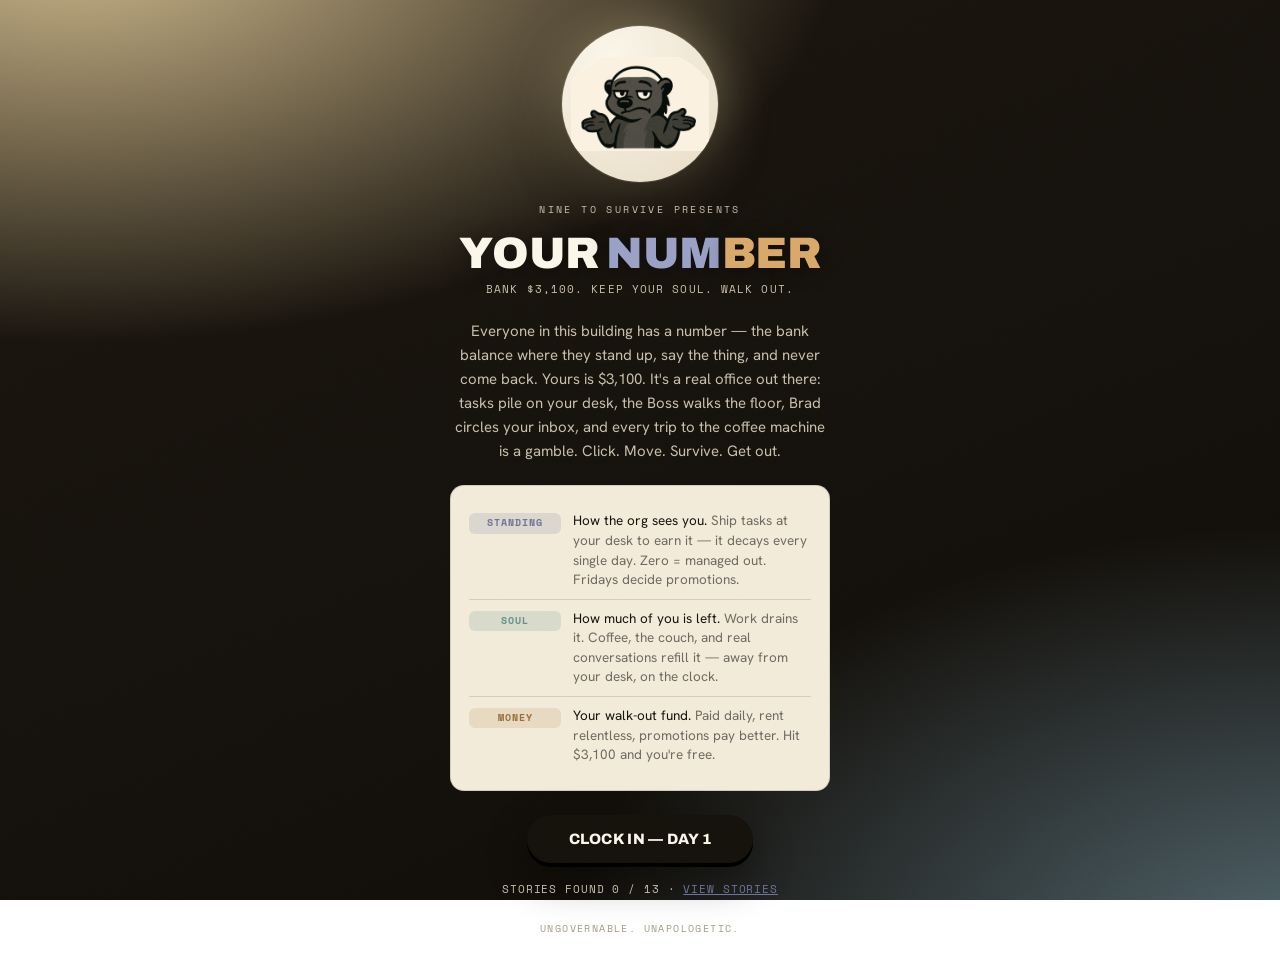
==== builds/nine-to-survive-visual-v1/index.html @ 101a8e0b "Visual pass 1 — the cast: caricatured shape, distinct at a glance Renderer-only. The people read as " ====
<!DOCTYPE html>
<html lang="en">
<head>
<meta charset="UTF-8">
<meta name="viewport" content="width=device-width, initial-scale=1.0">
<title>Nine to Survive — Your Number</title>
<meta name="description" content="A real-time office-survival game. Ship the work, dodge the Boss, guard your inbox from Brad, bank $3,100, and walk out with your soul.">
<meta property="og:title" content="Nine to Survive — Your Number">
<meta property="og:description" content="Bank $3,100. Keep your soul. Walk out. A real-time office-survival game.">
<meta property="og:type" content="website">
<meta name="twitter:card" content="summary">
<meta name="twitter:title" content="Nine to Survive — Your Number">
<meta name="twitter:description" content="Bank $3,100. Keep your soul. Walk out.">
<link rel="icon" href="data:image/svg+xml,%3Csvg xmlns='http://www.w3.org/2000/svg' viewBox='0 0 64 64'%3E%3Crect width='64' height='64' rx='14' fill='%2341E3D6'/%3E%3Ccircle cx='22' cy='20' r='7' fill='%236e4620'/%3E%3Ccircle cx='42' cy='20' r='7' fill='%236e4620'/%3E%3Ccircle cx='32' cy='36' r='18' fill='%238a5a2b'/%3E%3Ccircle cx='26' cy='33' r='2.5' fill='%2315120D'/%3E%3Ccircle cx='38' cy='33' r='2.5' fill='%2315120D'/%3E%3Cellipse cx='32' cy='42' rx='6' ry='4.5' fill='%23E8C39E'/%3E%3C/svg%3E">
<link rel="preconnect" href="https://fonts.googleapis.com">
<link rel="preconnect" href="https://fonts.gstatic.com" crossorigin>
<link href="https://fonts.googleapis.com/css2?family=Archivo:wght@500;700;800;900&family=Archivo+Expanded:wght@700;800;900&family=Hanken+Grotesk:wght@400;500;600;700&family=Space+Mono:wght@400;700&display=swap" rel="stylesheet">
<script>
/* ntos-game.js — Nine to Survive: Your Number · pure game brain (no DOM)
 *
 * The logic-and-data module, mirroring MARQUE's sim/world split: this file owns the
 * encounter content and the deterministic rules (meters, days, money, the ladder,
 * fail states, verdicts); the shell (index.html) owns presentation only and never
 * re-implements rules here. Deterministic given a seed (mulberry32 on g.rngState,
 * no bare Math.random) so game-test.js can assert entire careers headlessly.
 *
 * The run: survive workday after workday of encounter cards, get paid daily, get
 * promoted at Friday reviews, and bank FU_TARGET ("your number") to walk out — the
 * win. Standing 0 = managed out. Soul 0 = promoted to management. Both are endings.
 *
 * Loaded in the browser via <script src>; also eval-loaded headlessly by game-test.js.
 */
const NineToSurvive = (() => {
  // Starting state. Standing = how the org sees you; Soul = how much of you is left;
  // Money = the walk-out fund.
  const START = { standing: 50, soul: 65, money: 300 };

  // A fixed 9-to-5: twenty encounters in clock order. Each choice moves Standing (s) and
  // Soul (so); (o) is the outcome line. The third choice is usually the "keep both alive"
  // path — the game's whole thesis.
  const ENCOUNTERS = [
    {
      tag:"9:03 · Useless Meeting Survivor", clock:"9:03",
      title:"The Sync With No Agenda",
      scene:"A 30-minute “quick sync” lands on your calendar. Organizer: someone two levels up. Agenda: blank. Attendees: eleven. It starts in four minutes.",
      choices:[
        {t:"Join, camera on, nod thoughtfully for thirty minutes.", s:8, so:-6, o:"You said “great point, let’s align on that” twice. Nobody knows what was decided. But you looked engaged, and looking engaged is the job."},
        {t:"Decline: “Could this be an email?”", s:-10, so:12, o:"The organizer replies “let’s discuss live.” There is no live. You’ve made an enemy and, more importantly, a point."},
        {t:"Join muted, camera off, do actual work.", s:2, so:3, o:"You got a real hour of work done while appearing present. This is the closest thing to a win this building offers."}
      ]
    },
    {
      tag:"9:12 · Reply-All Apocalypse", clock:"9:12",
      title:"RE: RE: RE: Please Remove Me From This List",
      scene:"Someone in Facilities replied-all to 4,000 people about a missing yogurt. Forty people have now replied-all asking to be removed. The thread is growing. Your cursor hovers.",
      choices:[
        {t:"Reply-all with a joke. Someone has to.", s:6, so:-4, o:"Eleven laughing emojis, one from a VP. You're now “the funny one,” which is a job you'll hold forever, unpaid."},
        {t:"Email Facilities directly with instructions: reply, not reply-all.", s:-2, so:8, o:"They reply-all to thank you. The thread doubles. You did the right thing and the building ate it, which is the usual exchange rate."},
        {t:"Mute the thread. Watch the fire from a distance.", s:0, so:3, o:"The thread dies by 11. You lost nothing but your faith in group email, which was already gone."}
      ]
    },
    {
      tag:"9:41 · Office Bully Resistance", clock:"9:41",
      title:"Credit, Reassigned",
      scene:"In standup, Brad presents your analysis. Word for word. Your name never comes up. The boss says, “Great initiative, Brad.”",
      choices:[
        {t:"Let it go. Pick your battles.", s:0, so:-13, o:"You said nothing. Brad is now “the data guy.” You are now the person who lets Brad be the data guy. Both titles stick."},
        {t:"“Actually I built that — happy to walk everyone through it.”", s:6, so:11, o:"The room goes quiet in the good way. Brad suddenly needs to check his phone. Noted, respected, and very slightly feared."},
        {t:"DM the boss after: “FYI, that was my analysis.”", s:3, so:-2, o:"The boss replies “👍.” It’ll happen again. But the 👍 is, technically, a record. You’re building a folder."}
      ]
    },
    {
      tag:"9:55 · Calibration Season", clock:"9:55",
      title:"The Meeting About You, Without You",
      scene:"Performance calibration is at 10. Your name is on a slide you'll never see, discussed by people you've met twice. Meredith asks if you'd like to “submit context.”",
      choices:[
        {t:"Submit two pages of context. Bulleted. Cheerful.", s:7, so:-7, o:"Your context is now “input.” The slide doesn't change. Somewhere, a VP nods at a bar chart of your year."},
        {t:"“My work is my context.”", s:-6, so:10, o:"Meredith writes “declined to engage.” Dignity: kept. Narrative: someone else's now."},
        {t:"Three bullets and the folder link. Ten minutes, no more.", s:2, so:0, o:"Enough context to be defensible, little enough to keep your morning. The slide stays wrong, but wrong in a survivable way."}
      ]
    },
    {
      tag:"10:22 · The Ambush", clock:"10:22",
      title:"“You have a sec? Quick call.”",
      scene:"The boss Slacks: “you free? quick call.” No topic. No agenda. Your stomach does the thing it does.",
      choices:[
        {t:"“Sure! calling now 😊”", s:5, so:-5, o:"It was to ask if you’d seen the new coffee machine. You lost fourteen minutes and a small, non-refundable piece of yourself."},
        {t:"“Happy to — what’s it about so I can prep?”", s:-2, so:7, o:"“oh, nothing major.” It was nothing major. You’ve now trained the boss, faintly, that you require a topic. Small, real win."},
        {t:"Wait 20 min, then: “In a meeting — can I help async?”", s:-1, so:4, o:"Async worked fine. It always would have. The call was never necessary. The call is never necessary."}
      ]
    },
    {
      tag:"10:40 · Synergy Unlocked", clock:"10:40",
      title:"“Exciting Organizational Update”",
      scene:"An all-staff email announces a reorg “to unlock synergies.” Your team now reports through someone named Chad you've never heard of. The org chart looks like a subway map after an earthquake.",
      choices:[
        {t:"Email Chad immediately: “Excited to partner!”", s:8, so:-8, o:"Chad replies with a calendar link. You're now “aligned.” You mourn nothing publicly, which is noticed and approved of."},
        {t:"Say what everyone is thinking, in the team channel.", s:-8, so:11, o:"Four private “THANK YOU”s, zero public ones. The channel goes quiet. You said the true thing and now it's evidence."},
        {t:"Change nothing. Keep shipping. Let the chart settle.", s:1, so:2, o:"Three reorgs from now, none of this will have mattered. You knew that on day one. This is the knowledge that keeps you alive here."}
      ]
    },
    {
      tag:"11:15 · Mandatory Fun", clock:"11:15",
      title:"Virtual Team Trivia",
      scene:"HR has scheduled team-bonding trivia. Attendance is “optional (strongly encouraged).” Cameras are “expected.”",
      choices:[
        {t:"Show up, be peppy, win the trivia.", s:7, so:-8, o:"You’re now “so fun.” You will be invited to all of these forever. This is a trap wearing the costume of a compliment."},
        {t:"“Conflict, sorry!” Reclaim the hour.", s:-6, so:9, o:"There was no conflict. There is now an hour. HR logs you “low engagement.” You log yourself “a whole person.”"},
        {t:"Show up, answer one question, ghost at fifteen minutes.", s:1, so:0, o:"Minimum viable morale. Present enough to be seen, gone before your soul got billed. Textbook."}
      ]
    },
    {
      tag:"11:35 · Workflow Mapping", clock:"11:35",
      title:"Nate From McKinley Wants 30 Minutes",
      scene:"A consultant half your age is “mapping workflows.” He asks you to describe what you do, step by step, into a laptop that will decide whether what you do exists in Q3.",
      choices:[
        {t:"Perform enthusiasm. Inflate everything by 40%.", s:5, so:-9, o:"Nate types “high-value contributor.” You watched a spreadsheet decide to keep you alive and helped it feel good about it."},
        {t:"Answer honestly, including the part where half the job is meetings about the job.", s:-5, so:9, o:"Nate stops typing twice. Honesty in a workflow interview is like juggling on a tightrope: technically impressive, structurally unwise."},
        {t:"Describe outcomes, not hours. Make the value hard to delete.", s:3, so:1, o:"You gave the machine nothing to cut and nothing false to quote. Nate nods slowly. It's the best available outcome and you both know it."}
      ]
    },
    {
      tag:"12:05 · The Ritual", clock:"12:05",
      title:"Sign the Card for… Gerald?",
      scene:"A farewell card arrives for Gerald, 11 years in Logistics, whom you have never met. Fourteen people have written “good luck with everything!” There is a collection envelope. Kayla holds the pen.",
      choices:[
        {t:"Write something long and warm. Chip in $10.", s:3, so:-3, o:"Your fake warmth is indistinguishable from everyone else's fake warmth. That's what the card is for. Gerald will read none of it."},
        {t:"Pass it along unsigned.", s:-3, so:4, o:"Kayla raises an eyebrow. Somewhere, a norm was broken. Gerald, who does not know you exist, remains unaffected."},
        {t:"“Good luck, Gerald.” No money. Move on.", s:1, so:1, o:"Four words, zero dollars, full compliance with the ritual at minimum cost. The envelope stays mysterious. This is the way."}
      ]
    },
    {
      tag:"12:30 · I Don’t Give a Sheet", clock:"12:30",
      title:"“Let’s Take This Offline”",
      scene:"In a thread where you’re clearly right, someone senior writes: “Great points — let’s take this offline.” The offline will never happen. The record now ends with them sounding reasonable.",
      choices:[
        {t:"“Sounds good!”", s:3, so:-6, o:"It went offline. It died offline. Their version is the version now, and you helped bury the evidence."},
        {t:"“Sure — I’ll post a quick summary here first.” Then post it.", s:2, so:9, o:"The receipts are now in the channel, timestamped. “Offline” is where accountability goes to die, and you just kept it breathing."},
        {t:"Say nothing. Screenshot everything.", s:0, so:3, o:"You have a folder now. It’s a coping mechanism and an insurance policy. Mostly a coping mechanism."}
      ]
    },
    {
      tag:"1:15 · The Metaphor", clock:"1:15",
      title:"“We're a Family Here”",
      scene:"All-hands. The boss says the company is a family, twice, in front of a slide about “doing more with less.” The chat is a wall of clapping emojis. Someone you know was “transitioned out” Tuesday.",
      choices:[
        {t:"Add your clap emoji. Blend in.", s:4, so:-7, o:"Your clap joins two hundred others. Families don't have severance packages, but the metaphor sails on, and so do you."},
        {t:"Ask in the Q&A: “Do families do layoffs?”", s:-10, so:13, o:"The question gets 47 upvotes and is skipped. You are now “not a culture fit” in a document you'll never see. Worth it. Probably."},
        {t:"Cameras off. Emoji withheld. Attendance: technically.", s:-1, so:4, o:"You were present the way furniture is present. The metaphor didn't touch you. That's a win by local rules."}
      ]
    },
    {
      tag:"1:45 · The Invisible Labor", clock:"1:45",
      title:"“Can Someone Take Notes?”",
      scene:"The meeting opens. “Can someone grab notes?” Eleven people. Silence. Every head turns, subtly, toward you.",
      choices:[
        {t:"Take the notes. Again.", s:2, so:-9, o:"You’re the notes person now. Notes people get thanked. Notes people don’t get promoted. The difference is your career."},
        {t:"“I took them last time — maybe we rotate?”", s:-1, so:8, o:"The silence goes loud. Someone else gets volun-told. You’ve broken an ancient curse, and everyone in the room noticed."},
        {t:"“Happy to — I’ll share them so we’re all accountable.”", s:4, so:2, o:"You turned the invisible-labor trap into leverage. The notes are yours now, and so is the record of who promised what."}
      ]
    },
    {
      tag:"2:05 · Itemized Grief", clock:"2:05",
      title:"Expense Report: REJECTED",
      scene:"Your $61 client lunch came back rejected over a $4 side of fries “not itemized per policy.” Resubmission requires three fields, one approval, and a small piece of your remaining will. Dennis is cc'd, for reasons.",
      choices:[
        {t:"Resubmit with an apology note and a scan of the receipt.", s:3, so:-6, o:"Approved in 40 minutes, which proves the first rejection was a choice. The system works, in the sense that it happened to you."},
        {t:"Reply asking the policy to justify itself. Cc Finance leadership.", s:-4, so:8, o:"Finance responds with the policy PDF, highlighted. You've made an enemy who controls reimbursements. The fries were not worth a nemesis. Or maybe they were."},
        {t:"Eat the $4. Delete the thread.", s:0, so:2, o:"You paid four dollars to make a chore stop existing. Finance wins the battle, loses a data point. Cheapest peace you'll buy all week."}
      ]
    },
    {
      tag:"2:30 · Senior Job Hugger", clock:"2:30",
      title:"Dennis Has Questions",
      scene:"You need one approval to ship. It sits with Dennis. Dennis has kept this job nineteen years by never approving anything on the first ask. Dennis “has some questions.”",
      choices:[
        {t:"Answer all fourteen questions in a two-page reply.", s:2, so:-7, o:"Dennis now has six follow-up questions. Dennis is not a bottleneck. Dennis is the pipe."},
        {t:"Loop in Dennis’s boss: “Trying to unblock — can you help?”", s:5, so:3, o:"Dennis approves in nine minutes, wounded and vengeful. You shipped. Dennis will “have questions” about your next twelve things."},
        {t:"Wait him out. Resend the same request, cheerful, daily.", s:0, so:5, o:"Day three, Dennis breaks. Persistence beats a job-hugger, because he’s tired and you have a folder of cheerful timestamps."}
      ]
    },
    {
      tag:"2:50 · Open Plan", clock:"2:50",
      title:"The Loud Talker, Adjacent",
      scene:"The sales guy two desks over is on his fourth speakerphone call. He says “circle back” the way other people breathe. Priya's headphones are at max. Your progress bar is not moving.",
      choices:[
        {t:"Endure it. Smile when he high-fives the air.", s:3, so:-8, o:"He finishes with “boom, easy.” You've absorbed forty minutes of secondhand synergy. It's in your bones now."},
        {t:"Ask him, flatly, to take it in a booth.", s:-3, so:9, o:"He says “my bad, chief” and does it again after lunch. But for one shining hour: silence. Everyone within four desks owes you, quietly."},
        {t:"Headphones, white noise, one pointed look.", s:0, so:3, o:"The look lands. He drops six decibels, roughly one “circle back” worth. You'll take it."}
      ]
    },
    {
      tag:"3:15 · The Noun", clock:"3:15",
      title:"“Great for Your Visibility”",
      scene:"The boss: “Big client thing this weekend — would be huge for your visibility if you jumped in.” No extra pay. Just the noun.",
      choices:[
        {t:"“Absolutely, count me in!”", s:9, so:-13, o:"You traded a weekend for a noun. “Visibility” is what they offer when they’ve run out of money and shame. You’re now visible and tired."},
        {t:"“I’ve got plans — happy to help Monday.”", s:-8, so:13, o:"“No worries!” (worries.) You kept your weekend and your kid’s game. Somehow the client thing gets done without you. It always does."},
        {t:"“I can do two hours Saturday morning, then I’m out.”", s:2, so:-1, o:"Bounded it. Two hours, hard stop, stated up front. Not a martyr, not a no. The rarest move in the building: a limit."}
      ]
    },
    {
      tag:"3:40 · Personal Brand", clock:"3:40",
      title:"Brad Is “Humbled to Announce”",
      scene:"Brad's LinkedIn post about “grinding while others sleep” features a 5 AM gym selfie and the word “blessed.” It has 400 likes. Two are from your leadership team. He watches you read it.",
      choices:[
        {t:"Like it. Comment “🔥 inspiring!”", s:5, so:-8, o:"Brad nods at you across the bullpen like a general reviewing troops. Your comment is part of his personal brand now. So are you."},
        {t:"Scroll past. Liking nothing is a statement too.", s:-2, so:6, o:"Brad notices the silence — they always notice. Your feed stays clean. Your soul stays yours. His metrics dip by exactly one."},
        {t:"Like it without commenting. The minimum tribute.", s:2, so:-1, o:"One thumb, zero words. The algorithm is fed, the alliance maintained, the self only slightly discounted. Transactional and complete."}
      ]
    },
    {
      tag:"4:05 · The Self-Assessment", clock:"4:05",
      title:"Rate Your Own Performance",
      scene:"Annual review. Rate yourself 1–5 and “provide evidence.” Too high: arrogant. Too low: they’ll believe you.",
      choices:[
        {t:"A modest 3. Stay humble.", s:-4, so:-3, o:"You wrote “3 — met expectations.” They met your low expectations of yourself and adjusted the raise to match. Humility is a pay cut."},
        {t:"A 5, with every win and the receipts.", s:7, so:3, o:"You wrote it the way Brad would — except true. Turns out advocating for yourself is just Brad’s whole strategy, minus the lying."},
        {t:"A 4, and quietly cc the wins to your own inbox.", s:3, so:4, o:"Confident, not delusional, with a paper trail for the next place. This is the sweet spot and you know it."}
      ]
    },
    {
      tag:"4:30 · The Anonymous Survey", clock:"4:30",
      title:"“Share Feedback on Devon's Departure?”",
      scene:"Devon quit loudly on Tuesday. HR invites you to “share context” about why — a survey, anonymous, “we promise.” Question one asks how likely Devon's reasons are to also be your reasons, 1 through 5.",
      choices:[
        {t:"Everything is great! 5s across the board.", s:4, so:-9, o:"Your five stars join the wall of five stars behind which nothing changes. Devon's reasons remain everyone's reasons. Anonymously."},
        {t:"Answer honestly. All of it. Names, dates, the sync.", s:-7, so:10, o:"The survey is “anonymous” the way glass is “private.” Someone in People Ops now has a folder that matches your writing style. Devon would be proud."},
        {t:"Decline the survey. Text Devon congratulations instead.", s:0, so:5, o:"The only honest exit interview happens over text, to the person who left. “It's better out here,” Devon writes. You believe them."}
      ]
    },
    {
      tag:"4:57 · The Closer", clock:"4:57",
      title:"“Super Quick Thing Before You Go”",
      scene:"Bag on your shoulder. One foot out the door. Slack: “super quick thing — should take 5 min.” It is 4:57. It is never five minutes.",
      choices:[
        {t:"Drop the bag. “Sure, what’s up?”", s:6, so:-11, o:"Fifty minutes. It was fifty minutes. You got home late having learned only that “quick” is a lie with a calendar."},
        {t:"“Heading out — first thing tomorrow?”", s:-3, so:12, o:"“np!” It waited until tomorrow with zero consequences, proving it always could have. You kept the boundary and the evening."},
        {t:"“Drop it in a message and I’ll knock it out at 9.”", s:1, so:5, o:"You converted an ambush into a ticket — documented, scoped, and not eating your night. The 4:57 special, defused."}
      ]
    }
  ];

  const clamp = (v) => Math.max(0, Math.min(100, v));
  // Above SOUL_COMFORT, Soul gains halve (round up): contentment attracts
  // meetings. Only shaves surplus — nobody struggling ever feels it.
  const SOUL_COMFORT = 70;
  function temperSoulGain(g, dso){
    return (dso > 0 && g.soul >= SOUL_COMFORT) ? Math.ceil(dso / 2) : dso;
  }
  const fmt = (n) => '$' + String(n).replace(/\B(?=(\d{3})+(?!\d))/g, ',');

  // ---- The career ------------------------------------------------------------
  const LADDER = [
    { title:'Intern',    pay:260 },
    { title:'Associate', pay:420 },
    { title:'Senior',    pay:640 },
    { title:'Manager',   pay:820 },
    { title:'Director',  pay:1000 }
  ];
  // Your number. Sized so a permanent Intern can NEVER reach it: intern net income
  // peaks around $2,325 lifetime as burn creep overtakes pay — you must climb.
  // (Crunch spot bonuses are level-gated below, so they can't leak to Interns.)
  const FU_TARGET      = 3100;
  const DAY_ENCOUNTERS = 2;     // cards are spice now; the real-time office is the game
  const BURN_BASE      = 130;   // daily cost of living, week 1
  const BURN_STEP      = 25;    // lifestyle creep: burn rises this much per week
  const PROMOTE_AT     = 68;    // standing needed at the Friday review
  const PROMOTE_RESET  = 55;    // "the bar moves": standing after a promotion
  const PROMOTE_SOUL   = 9;     // what each rung costs you (Session 9: the bar bites)
  const WARN_AT        = 35;    // below this at review = formal warning
  const WARN_SOUL      = 4;     // the dread
  const BROKE_SOUL     = 6;     // overdraft anxiety when pay can't cover the burn

  const burnFor      = (week) => BURN_BASE + BURN_STEP * (week - 1);
  const soulDrainFor = (week) => week >= 5 ? 3 : week >= 3 ? 2 : 1; // the grind compounds

  // Deterministic PRNG (mulberry32 stepped on g.rngState). Same seed = same career.
  function rand(g){
    g.rngState = (g.rngState + 0x6D2B79F5) | 0;
    let t = Math.imul(g.rngState ^ (g.rngState >>> 15), 1 | g.rngState);
    t = (t + Math.imul(t ^ (t >>> 7), 61 | t)) ^ t;
    return ((t ^ (t >>> 14)) >>> 0) / 4294967296;
  }

  // Clearly-scoped local generators for the arc engine: seeded off g.runSeed (and
  // never touching g.rngState), so adding or reordering arcs can never shift the
  // day-plan stream or any established balance numbers.
  function hashStr(s){
    let h = 2166136261 | 0;
    for(let i = 0; i < s.length; i++) h = Math.imul(h ^ s.charCodeAt(i), 16777619);
    return h | 0;
  }
  function localRand(seed){
    let s = seed | 0;
    return () => {
      s = (s + 0x6D2B79F5) | 0;
      let t = Math.imul(s ^ (s >>> 15), 1 | s);
      t = (t + Math.imul(t ^ (t >>> 7), 61 | t)) ^ t;
      return ((t ^ (t >>> 14)) >>> 0) / 4294967296;
    };
  }
  // one-shot arc roll, unique per (run, arc, day, purpose)
  function arcRand(g, key, salt){
    return localRand((g.runSeed ^ hashStr(key) ^ Math.imul(g.day, 2654435761) ^ hashStr(salt || '')) | 0);
  }

  // Brad's cards, by ENCOUNTERS index. Once he's fired (or being walked out
  // today), he stops delivering them — a dead man can't reassign your credit.
  const BRAD_ENCS = [2, 9, 16];
  function bradOutOfPlay(g){
    if(!g.npcState || !g.npcState.brad) return false;
    const a = (g.arcs && g.arcs.brad_second_job) || { stage: 0 };
    return !!g.npcState.brad.flags.fired || a.stage === 6 || a.stage === 7;
  }

  // Sample DAY_ENCOUNTERS distinct encounters for the day, replayed in clock order.
  // Prefers cards not yet seen this cycle (tracked on g.seen, so it serializes),
  // so a run tours the whole pool before anything repeats; then the cycle resets.
  // Seeded and deterministic: same seed = same tour. Consults the Brad arc:
  // with him out of play his cards leave the pool (identical rng stream otherwise).
  function planDay(g){
    if(!g.seen) g.seen = [];
    const pickFrom = (cands, n) => {
      const pool = cands.slice();
      for(let i = pool.length - 1; i > 0; i--){
        const j = Math.floor(rand(g) * (i + 1));
        const tmp = pool[i]; pool[i] = pool[j]; pool[j] = tmp;
      }
      return pool.slice(0, n);
    };
    const barred = bradOutOfPlay(g) ? BRAD_ENCS : [];
    const inPool = [];
    for(let i = 0; i < ENCOUNTERS.length; i++) if(barred.indexOf(i) < 0) inPool.push(i);
    const fresh = inPool.filter(i => g.seen.indexOf(i) < 0);
    let plan;
    if(fresh.length >= DAY_ENCOUNTERS){
      plan = pickFrom(fresh, DAY_ENCOUNTERS);
      plan.forEach(i => g.seen.push(i));
      if(g.seen.length >= inPool.length) g.seen = [];      // toured the pool: reset
    } else {
      plan = fresh.slice();                                // odd remainder: finish the cycle...
      const rest = inPool.filter(i => plan.indexOf(i) < 0);
      plan = plan.concat(pickFrom(rest, DAY_ENCOUNTERS - plan.length));
      g.seen = plan.slice();                               // ...and start the next with today
    }
    return plan.sort((a, b) => a - b);
  }

  // The office lore layer: everyone you work with carries persistent state now.
  // stress/trust move with incidents; flags hold arc secrets; counters feed
  // headlines and share copy. All plain data — it rides the existing save.
  const NPC_IDS = ['brad', 'boss', 'meredith', 'dennis', 'kayla', 'marcus', 'priya', 'adam'];
  function freshNpcState(){
    const st = {};
    NPC_IDS.forEach(id => { st[id] = { stress: 0, trust: 0, arcStage: 0, flags: {}, counters: {} }; });
    return st;
  }

  // Which storylines does THIS run get? Seeded selection of 2–3 from the story
  // pool (weighted so Brad's scandal doesn't headline nearly every run); Marcus
  // is the mentor, not a storyline, and is always on. Inactive arcs stay fully
  // dormant: no clues, no stages, no incidents, no feed lines.
  const ARC_POOL = [
    { key: 'brad_second_job', wt: 0.5 },   // the scandal headlines a minority of runs
    { key: 'boss_spiral', wt: 1 },
    { key: 'hr_survey', wt: 1 },
    { key: 'kayla_presentation', wt: 1 },
    { key: 'priya_credit', wt: 1 }
  ];
  function pickArcs(runSeed){
    const r = localRand((runSeed ^ hashStr('arc_select')) | 0);
    const count = 2 + (r() < 0.5 ? 1 : 0);
    const active = { marcus_survivor: true };
    const cands = ARC_POOL.slice();
    for(let i = 0; i < count && cands.length; i++){
      const total = cands.reduce((s, c) => s + c.wt, 0);
      let roll = r() * total, idx = 0;
      while(idx < cands.length - 1 && roll > cands[idx].wt){ roll -= cands[idx].wt; idx++; }
      active[cands[idx].key] = true;
      cands.splice(idx, 1);
    }
    return active;
  }

  // Fresh career. Day 1, Intern, seeded plan for the first day.
  function newGame(seed){
    const g = {
      standing: START.standing, soul: START.soul, money: START.money,
      day: 1, week: 1, jobIdx: 0,
      idxInDay: 0, plan: null,
      failed: null, escaped: false, over: false,
      lastChoice: null, dayReport: null,
      stats: { bradSteals: 0, crunchWins: 0, crunchFails: 0, warnings: 0 },
      taskStreak: 0, deadEyedToday: 0,
      npcState: freshNpcState(),
      arcs: {},              // per-arc runtime state, keyed by ARCS name — pure data
      activeArcs: pickArcs((seed == null ? 1 : seed) | 0),   // this run's storylines
      todayIncidents: [],    // [{id, owner, atMin}] the arcs staged for today
      receipts: { count: 0, flags: {} },
      heat: { hr: 0, boss: 0, brad: 0 },   // office heat: who's watching you now
      schemes: { used: 0, flags: {} },     // the plays you ran on this building
      feed: [],              // today's office feed: [{m: clockMin, text}]
      runSeed: (seed == null ? 1 : seed) | 0,
      rngState: (seed == null ? 1 : seed) | 0
    };
    g.dennisBlockerToday = arcRand(g, 'dennis', 'blocker')() < 0.25;
    g.plan = planDay(g);
    return g;
  }

  function currentEncounter(g){ return ENCOUNTERS[g.plan[g.idxInDay]]; }
  function isFinalEncounter(g){ return g.idxInDay >= g.plan.length - 1; }
  function jobTitle(g){ return LADDER[g.jobIdx].title; }

  // Apply a choice to the meters. Returns the deltas + outcome + any fail state so the
  // shell can render feedback without touching the rules. Does NOT advance the clock.
  function applyChoice(g, choiceIndex){
    const enc = currentEncounter(g);
    const c = enc.choices[choiceIndex];
    if(!c) return null;
    // the compliance ledger: paying Soul for Standing, again (feeds the verdict)
    if(c.s > 0 && c.so < 0 && g.stats) g.stats.comply = (g.stats.comply || 0) + 1;
    const before = { standing: g.standing, soul: g.soul };
    g.standing = clamp(g.standing + c.s);
    g.soul     = clamp(g.soul + temperSoulGain(g, c.so));
    // fail states: either meter bottoming out ends the day early
    if(g.standing <= 0){ g.failed = 'standing'; g.over = true; }
    else if(g.soul <= 0){ g.failed = 'soul'; g.over = true; }
    g.lastChoice = {
      choiceIndex,
      ds: g.standing - before.standing,
      dso: g.soul - before.soul,
      outcome: c.o
    };
    return g.lastChoice;
  }

  // A soul cost outside a choice (drain, promotion, warning, overdraft). Can end the run.
  function soulHit(g, n){
    g.soul = clamp(g.soul - n);
    if(g.soul <= 0 && !g.failed){ g.failed = 'soul'; g.over = true; }
  }

  // ---- The world's verbs: everything you DO on the floor lands here -----------
  // The office (ntos-world.js) signals these; the shell applies them. One table so
  // the whole real-time economy is visible, testable, and tunable in one place.
  const WORLD_EFFECTS = {
    taskDone:   { s:+2, so:-1 },   // shipped work: the org notices, the grind takes
    bossPass:   { s:+2, so: 0 },   // he walked by; you were at your desk
    bossCatch:  { s:-6, so:-1 },   // he walked by an empty chair
    bossCatchBad:{ s:-9, so:-2 },  // ...on one of his bad days
    bradSteal:  { s:-3, so:-2 },   // your work is his work now
    bradFoiled: { s:+1, so:+1 },   // he hovered; you were sitting right there
    chatGood:   { s: 0, so:+3 },   // five minutes of being human
    chatMeh:    { s: 0, so:+2 },
    chatBad:    { s: 0, so:+2 },   // you listened to them vent; still counts
    couch:      { s:-1, so:+3 },   // seen lounging; worth it, barely
    coffee:     { s: 0, so:+2 },
    bossHuman:  { s: 0, so:+2 },   // he was, briefly, a person
    dennisFlatter: { s: 0, so:-2 } // "nineteen years, wow" — it costs you to say it
  };
  // The Boss-spiral trap, priced: his confidant gets softer catches; the one
  // who deflected gets harder ones — for the arc's duration only (the arc
  // engine clears both flags when the spiral resolves).
  function bossCatchMod(g){
    const boss = g.npcState && g.npcState.boss;
    if(!boss) return 0;
    if(boss.flags.softCatch) return +2;
    if(boss.flags.hardCatch) return -2;
    return 0;
  }
  // Dead-eyed productivity: ship GRIND_STREAK tasks in a row with no recovery
  // (coffee / couch / chat) and every further consecutive task bills 1 extra Soul.
  const GRIND_STREAK = 3;
  const GRIND_SOUL   = 1;
  function applyWorldEffect(g, kind){
    const e = WORLD_EFFECTS[kind];
    if(!e) return null;
    if(kind === 'bradSteal' && g.stats) g.stats.bradSteals++;
    if(kind === 'bradFoiled') addHeat(g, 'brad', 1);   // CHAIN: you were RIGHT THERE — paranoia climbs
    const b = { s: g.standing, so: g.soul };
    const sMod = (kind === 'bossCatch' || kind === 'bossCatchBad')
      ? bossCatchMod(g) + consumeCatchShield(g) : 0;
    g.standing = clamp(g.standing + (e.s || 0) + sMod);
    g.soul     = clamp(g.soul + temperSoulGain(g, e.so || 0));
    let deadEyed = false;
    if(kind === 'taskDone'){
      g.taskStreak = (g.taskStreak || 0) + 1;
      if(g.taskStreak > GRIND_STREAK){
        g.soul = clamp(g.soul - GRIND_SOUL);
        g.deadEyedToday = (g.deadEyedToday || 0) + 1;
        deadEyed = true;
      }
    } else if(kind === 'couch' || kind === 'chatGood' || kind === 'chatMeh' || kind === 'chatBad' || kind === 'coffee'){
      g.taskStreak = 0;   // you looked up; the streak forgives
    }
    if(g.standing <= 0 && !g.failed){ g.failed = 'standing'; g.over = true; }
    else if(g.soul <= 0 && !g.failed){ g.failed = 'soul'; g.over = true; }
    return { kind, ds: g.standing - b.s, dso: g.soul - b.so, deadEyed };
  }

  // ---- The office feed (brain side): the brain owns what is feed-worthy --------
  // Entries are deterministic and come only from real events, moods, arc stages,
  // and incidents. The shell just renders g.feed; it invents nothing.
  function pushFeed(g, min, text){
    if(!g.feed) g.feed = [];
    g.feed.push({ m: min | 0, text });
  }

  // Morning gossip: only when a mood is actually notable — the feed reports the
  // office, it does not decorate it. Boss news is mechanical intel and always
  // leads; then at most two more lines, picked deterministically.
  const MOOD_FEED = {
    'boss|bad':      'The corner office calendar went private.',
    'meredith|good': 'Meredith renamed #layoff-rumors to #culture-questions.',
    'dennis|bad':    'Dennis changed the filename convention again.',
    'priya|bad':     'Priya has been in the kitchen for 11 minutes.',
    'priya|meh':     'Priya booked a focus block. Three people booked over it.',
    'kayla|good':    'Kayla has been smiling at her phone all morning. Nobody asks. Everybody knows.',
    'marcus|good':   'Marcus reacted with the eyes emoji to the all-hands invite.',
    'brad|good':     'Brad posted “thrilled to share” at 9:04 AM.',
    'adam|good':     'Adam cc’d himself.',
    'adam|meh':      'Adam replied-all to ask who approved this.',
    'adam|bad':      'Kayla told Adam to stay in his lane. Adam scheduled a follow-up about lanes.'
  };
  function moodFeed(g, moods){
    if(g.feedMoodDay === g.day) return false;   // once per morning, resume-safe
    g.feedMoodDay = g.day;
    const cands = [];
    (moods || []).forEach(mm => {
      const id = mm.id === 'hr' ? 'meredith' : mm.id;   // world id → cast id
      const line = MOOD_FEED[id + '|' + mm.mood];
      if(line) cands.push({ id, line });
    });
    const bossLine = cands.find(c => c.id === 'boss');
    const rest = cands.filter(c => c.id !== 'boss');
    const r = arcRand(g, 'feed', 'morning');
    const picks = bossLine ? [bossLine] : [];
    while(rest.length && picks.length < (bossLine ? 3 : 2))
      picks.push(rest.splice(Math.floor(r() * rest.length), 1)[0]);
    picks.forEach((p, i) => pushFeed(g, 542 + i * 2, p.line));
    return true;
  }

  // Floor events worth gossiping about. The shell calls this next to
  // applyWorldEffect; the brain decides what's feed-worthy and how it reads.
  const EVENT_FEED = {
    bradSteal:    'Brad moved a file of yours into a folder called “Team Wins.”',
    bossCatchBad: 'Everyone heard it. Everyone kept typing.',
    crunch:       '“Quick fire drill, all hands on deck.” The deck is you.',
    couch:        'Someone updated the wellness dashboard. It counts.',
    summons:      '“got a sec” — the Boss, to you, with no agenda attached.'
  };
  function feedWorldEvent(g, kind, min){
    const line = EVENT_FEED[kind];
    if(!line) return false;
    pushFeed(g, min, line);
    return true;
  }

  // ---- Receipts: evidence is a resource ----------------------------------------
  // Named flags + counts on g (serializes with the save). `count` = held now,
  // `earned` = lifetime — awards and share copy read both.
  function addReceipt(g, name){
    if(!g.receipts) g.receipts = { count: 0, flags: {} };
    if(g.receipts.flags[name]) return false;
    g.receipts.flags[name] = true;
    g.receipts.count++;
    g.receipts.earned = (g.receipts.earned || 0) + 1;
    // CHAIN: collecting evidence is itself evidence — HR heat +1 per receipt
    addHeat(g, 'hr', 1);
    return true;
  }
  function hasReceipt(g, name){ return !!(g.receipts && g.receipts.flags[name]); }
  function burnReceipt(g, name){
    if(!hasReceipt(g, name)) return false;
    delete g.receipts.flags[name];
    g.receipts.count--;
    return true;
  }

  // ---- Office heat: three ways the building starts watching you -----------------
  // Deterministic pressure meters raised by what YOU did, spent as consequences.
  // CHAIN REACTIONS (each link logged where it fires):
  //   HR heat      ← survey truth, collecting receipts, public receipt-burns,
  //                  formal warnings  → raises the warning bar at review (High),
  //                  Meredith starts reading writing styles (morning feed).
  //   Boss attention ← promotions, dodged quick calls, crunch wins, perfect
  //                  task days → an extra floor walk at High, plus off-arc
  //                  "quick call" summons on seeded days.
  //   Brad paranoia ← the screenshot, backing Priya, the bait, foiled raids
  //                  → an extra raid at High, and (once) the self-own morning.
  // All integers on g.heat, clamped 0..HEAT_MAX, serialized with the save.
  const HEAT_MAX = 8;
  const HEAT_MED = 3, HEAT_HIGH = 5;
  const HR_HEAT_WARN = 5;   // at High, the review warns below WARN_AT + this
  function addHeat(g, kind, n){
    if(!g.heat) g.heat = { hr: 0, boss: 0, brad: 0 };
    const before = g.heat[kind] || 0;
    g.heat[kind] = Math.max(0, Math.min(HEAT_MAX, before + n));
    return g.heat[kind] - before;
  }
  function heatOf(g, kind){ return (g.heat && g.heat[kind]) || 0; }
  function heatLevel(g, kind){
    const v = heatOf(g, kind);
    return v >= HEAT_HIGH ? 'High' : v >= HEAT_MED ? 'Medium' : 'Low';
  }
  // one line per meter the first morning it runs High — the tell before the tax
  const HEAT_FEED = {
    hr:   'Meredith has been reading old survey responses with a highlighter.',
    boss: 'There is a dashboard in the corner office now with a sparkline named after you.',
    brad: 'Brad locks his screen to get water. Both screens.'
  };
  function heatMorningFeed(g){
    if(!g.heatFeedDay) g.heatFeedDay = {};
    ['hr', 'boss', 'brad'].forEach((k, i) => {
      if(heatOf(g, k) >= HEAT_HIGH && !g.heatFeedDay[k]){
        g.heatFeedDay[k] = g.day;
        pushFeed(g, 551 + i, HEAT_FEED[k]);
      }
    });
    // CHAIN: Brad paranoia High → (once per run, seeded) the self-own morning.
    // His mistake, not yours — pure comedy plus headline material.
    const brad = g.npcState && g.npcState.brad;
    if(brad && heatOf(g, 'brad') >= HEAT_HIGH && !brad.flags.selfOwn && !brad.flags.fired
       && arcRand(g, 'brad', 'selfown')() < 0.3){
      brad.flags.selfOwn = true;
      brad.counters.selfOwnDay = g.day;
      brad.stress = 3;
      pushFeed(g, 558, 'Brad reply-alled a spreadsheet named FINAL_v2_BRAD_PRIVATE. It was not private. It was not final.');
      pushFeed(g, 566, 'Brad has recalled the message. Recalling a message notifies everyone twice.');
    }
    // CHAIN: exposing Brad → legal wakes up the next morning (once)
    if(brad && (brad.flags.burned || brad.flags.fired) && !g.legalFeedDay){
      g.legalFeedDay = g.day;
      pushFeed(g, 553, 'Legal asked everyone to “preserve relevant documents.” Everyone suddenly has documents.');
    }
  }

  // ---- The arc engine: serialized office lore -----------------------------------
  // An arc is a named multi-day storyline with numbered stages. advanceArcs(g)
  // runs every morning inside nextDay and decides stage progression
  // deterministically from the run seed + npcState — via LOCAL generators only,
  // so adding, removing, or reordering arcs can never shift the day-plan stream
  // or any established balance numbers. Arcs write plain-data stage flags; the
  // world reads them (through worldFlagsFor) to stage physical clues, and
  // planDay consults them (a fired Brad stops delivering Brad cards).
  // A future arc = one more entry in this table plus its incident handlers.
  const ARCS = {

    // BRAD IS MOONLIGHTING. Ambitious, performative, insecure — and on two
    // payrolls. Stages: 0 dormant · 1 the second laptop appears · 2 “on a call”
    // + stairwell trips · 3 the deck detour past your desk · 4 the discovery
    // card · 5 exposed, waiting · 6 fired today (watch the floor) · 7 gone ·
    // 8 closed quietly (you covered, or the moment somehow passed).
    brad_second_job: {
      npc: 'brad',
      advance(g, a){
        const brad = g.npcState.brad;
        if(a.stage === 0){
          if(a.startDay == null)
            a.startDay = 2 + Math.floor(localRand((g.runSeed ^ hashStr('brad_start')) | 0)() * 3);
          if(g.day >= a.startDay){
            a.stage = 1; brad.stress = 1;
            pushFeed(g, 540, 'Brad deleted a message.');
          }
        } else if(a.stage === 1){
          a.stage = 2; brad.stress = 2;
          pushFeed(g, 555, 'Brad: “on a call.” It is 9:15.');
        } else if(a.stage === 2){
          a.stage = 3;
          a.deckAt = 610 + Math.floor(arcRand(g, 'brad', 'deck')() * 210);   // 10:10–1:40
        } else if(a.stage === 3 || a.stage === 4){
          // the morning after the slip — and every morning until it's answered:
          // the discovery card comes. It cannot strand a day; incidents gate
          // 5 PM exactly like cards do.
          a.stage = 4;
          g.todayIncidents.push({ id: 'brad_discovery', owner: 'brad',
            atMin: 620 + Math.floor(arcRand(g, 'brad', 'discovery')() * 250) });
        } else if(a.stage === 5){
          // exposed and unreported: some mornings, payroll does the math —
          // and some runs, the moment genuinely passes (holding the screenshot
          // unspent is its own story)
          a.waited = (a.waited || 0) + 1;
          if(arcRand(g, 'brad', 'fired')() < 0.4){
            a.stage = 6; brad.stress = 3;
            pushFeed(g, 540, 'All-hands moved to 11:30. “Please plan to attend.” Nobody plans to attend. Everybody attends.');
          } else if(a.waited >= 2){
            a.stage = 8;
            pushFeed(g, 540, 'Brad archived a channel nobody knew existed. The moment passed. Somehow the moment passed.');
          }
        } else if(a.stage === 6){
          a.stage = 7;
          brad.flags.fired = true;    // idempotent with the world event's report
          pushFeed(g, 540, 'Brad’s desk is a rectangle of cleaner carpet. IT reclaimed “an asset.” The org chart heals over him by lunch.');
        }
      }
    },

    // THE BOSS IS GOING THROUGH SOMETHING. Week two or later his bad days get a
    // cause and a pattern. Stages: 0 dormant · 1 hot · 2 resolved. While hot the
    // world stages an extra floor walk, a raised crunch chance, and “quick call”
    // summons: sympathize and Standing climbs, his catches soften, and the
    // summons become daily; deflect (or dodge) and they stop, but his catches
    // hit harder for the arc's duration. More human. Not less dangerous.
    boss_spiral: {
      npc: 'boss',
      advance(g, a){
        const boss = g.npcState.boss;
        if(a.stage === 0){
          if(a.startDay == null){
            const r = localRand((g.runSeed ^ hashStr('boss_start')) | 0);
            a.startDay = 6 + Math.floor(r() * 4);        // week two: day 6–9
            a.hotDays  = 4 + Math.floor(r() * 3);        // hot for 4–6 days
          }
          a.summonsToday = null;
          if(g.day >= a.startDay){
            a.stage = 1; boss.stress = 2;
            pushFeed(g, 540, 'Boss is typing…');
            pushFeed(g, 541, 'Boss is typing…');
            pushFeed(g, 544, 'The corner office door is closed. It is never closed.');
            a.summonsToday = 620 + Math.floor(arcRand(g, 'boss', 'summons')() * 200);
          }
        } else if(a.stage === 1){
          a.summonsToday = null;
          if(g.day >= a.startDay + a.hotDays){
            a.stage = 2;
            delete boss.flags.softCatch;   // the modifiers live only while it's hot
            delete boss.flags.hardCatch;
            pushFeed(g, 540, 'The corner office door is open again. Nobody mentions the week. That is the arrangement.');
          } else if(boss.flags.sympathetic){
            // you are the office's emotional support animal now: daily summons
            a.summonsToday = 620 + Math.floor(arcRand(g, 'boss', 'summons')() * 200);
            pushFeed(g, 540, 'Boss is typing…');
          } else if(!boss.flags.deflected){
            // no answer yet: the quick call keeps being requested
            a.summonsToday = 620 + Math.floor(arcRand(g, 'boss', 'summons')() * 200);
          } else if(heatOf(g, 'boss') >= HEAT_MED
                    && arcRand(g, 'boss', 'spiralcall')() < 0.5){
            // CHAIN: spiral + Boss attention — deflecting a spiraling boss who
            // has you on his dashboard only works some days. He "just wants
            // five minutes." It is never five minutes.
            a.summonsToday = 620 + Math.floor(arcRand(g, 'boss', 'summons')() * 200);
          }
        }
      }
    },

    // KAYLA'S BIG PRESENTATION. She's overwhelmed, and the office is a machine
    // for making that worse. Staged spatially: she's in the kitchen, her status
    // shifts, the feed notices. The comedy target is the webinar, the invite,
    // and the system — never her. Stages: 0 dormant · 1 panic day ·
    // 2 aftermath (webinar day if HR was "helpful") · 3 filed.
    kayla_presentation: {
      npc: 'kayla',
      advance(g, a){
        const k = g.npcState.kayla;
        if(a.stage === 0){
          if(a.startDay == null)
            a.startDay = 5 + Math.floor(localRand((g.runSeed ^ hashStr('kayla_start')) | 0)() * 4);
          if(g.day >= a.startDay){
            a.stage = 1; k.counters.panicDay = g.day;
            pushFeed(g, 543, 'Kayla presents to leadership at 4:00. The deck is on version 31.');
            pushFeed(g, 570, 'Kayla is in the kitchen. She has been “getting water” for forty minutes.');
          }
        } else if(a.stage === 1){
          a.stage = 2;
          if(k.flags.toldHR){
            a.webinarDay = g.day;
            pushFeed(g, 540, 'Mandatory invite: “Resilience & You,” 90 minutes, camera expected. The system that caused the problem is hosting a seminar on surviving it.');
          } else if(k.flags.satWith || k.flags.tookTask){
            pushFeed(g, 545, 'Kayla’s presentation went fine. Leadership asked one question: “can we get this as an email?”');
          } else {
            pushFeed(g, 545, 'Kayla presented on three hours of sleep. Leadership praised the “hustle” and scheduled more of it.');
          }
        } else if(a.stage === 2){
          a.stage = 3;
        }
      }
    },

    // PRIYA BUILT THE THING. Six late nights of visible grind, then Brad demos
    // it and the Boss thanks "the team." Stages: 0 dormant · 1 the build (two
    // days, feed notices, she doesn't leave her desk) · 2 demo day (the card) ·
    // 3 aftermath · 4 filed. If Brad is already out of play, the Boss presents
    // it himself — credit rolls uphill either way.
    priya_credit: {
      npc: 'priya',
      advance(g, a){
        const priya = g.npcState.priya;
        if(a.stage === 0){
          if(a.startDay == null)
            a.startDay = 4 + Math.floor(localRand((g.runSeed ^ hashStr('priya_start')) | 0)() * 4);
          if(g.day >= a.startDay){
            a.stage = 1; priya.stress = 2;
            pushFeed(g, 547, 'Priya’s commit history has no gaps this week. Including the 2 AMs.');
          }
        } else if(a.stage === 1){
          if(g.day >= a.startDay + 2){
            a.stage = 2;
            a.presenter = bradOutOfPlay(g) ? 'boss' : 'brad';
            pushFeed(g, 542, 'Demo at 2:00. Presenter: ' + (a.presenter === 'brad' ? 'Brad' : 'the Boss')
              + '. Builder: not the presenter.');
            g.todayIncidents.push({ id: 'priya_demo', owner: a.presenter,
              atMin: 780 + Math.floor(arcRand(g, 'priya', 'demo')() * 120) });
          } else {
            pushFeed(g, 552, 'Priya declined two meetings. The thing is almost the thing.');
          }
        } else if(a.stage === 2){
          if(!priya.counters.demoDay){
            // unanswered somehow: the demo re-runs (nothing strands)
            g.todayIncidents.push({ id: 'priya_demo', owner: a.presenter || 'brad',
              atMin: 780 + Math.floor(arcRand(g, 'priya', 'demo')() * 120) });
          } else {
            a.stage = 3;
            pushFeed(g, 544, 'The Boss thanked “the team” for the dashboard. The team checked its one-person Slack channel and said nothing.');
            if(priya.flags.backed)
              pushFeed(g, 560, 'Someone renamed the dashboard file to include a byline. IT did not object.');
            else if(priya.flags.baitWon)
              pushFeed(g, 560, 'Slide four is now a teaching moment. Attendance at the retro is mandatory.');
          }
        } else if(a.stage === 3){
          a.stage = 4;
        }
      }
    },

    // THE ANONYMOUS SURVEY IS NOT. Meredith launches a Pulse Survey; the next
    // day she starts identifying authors, for culture. Stages: 0 dormant ·
    // 1 survey day (the card comes) · 2 the hunt · 3 filed. The comedy target
    // is the survey, the font, and the metadata. Never the respondents.
    hr_survey: {
      npc: 'meredith',
      advance(g, a){
        const mer = g.npcState.meredith;
        if(a.stage === 0){
          if(a.startDay == null)
            a.startDay = 4 + Math.floor(localRand((g.runSeed ^ hashStr('survey_start')) | 0)() * 4);
          if(g.day >= a.startDay){
            a.stage = 1;
            pushFeed(g, 543, 'Meredith launched the Pulse Survey. “Anonymous,” it says, in a font that knows your name.');
            g.todayIncidents.push({ id: 'hr_survey', owner: 'hr',
              atMin: 640 + Math.floor(arcRand(g, 'hr', 'survey')() * 220) });
          }
        } else if(a.stage === 1){
          // unanswered somehow? it re-arrives, like all mandatory optional things
          if(!mer.counters.surveyDay){
            g.todayIncidents.push({ id: 'hr_survey', owner: 'hr',
              atMin: 640 + Math.floor(arcRand(g, 'hr', 'survey')() * 220) });
          } else {
            a.stage = 2;
            pushFeed(g, 548, 'Meredith is cross-referencing writing styles. For culture.');
            pushFeed(g, 560, 'Meredith asked IT for “aggregate metadata.” IT went quiet.');
          }
        } else if(a.stage === 2){
          a.stage = 3;
          pushFeed(g, 545, 'The Pulse Survey results are in: engagement is up. Nobody remembers agreeing to that.');
        }
      }
    },

    // MARCUS HAS SEEN EVERYTHING. The survivor: funny, useful, slightly
    // spiritually dead, never a fraud. Stages: 0 dormant · 1 mentor (permanent —
    // coasting does not resolve). Once live, chatting with him delivers a tip.
    marcus_survivor: {
      npc: 'marcus',
      advance(g, a){
        if(a.stage === 0){
          if(a.startDay == null)
            a.startDay = 3 + Math.floor(localRand((g.runSeed ^ hashStr('marcus_start')) | 0)() * 3);
          if(g.day >= a.startDay){
            a.stage = 1;
            pushFeed(g, 546, 'Marcus set his status to “surviving.” It has been his status since 2019.');
          }
        }
      }
    }
  };

  // Run every arc's stage logic. Called each morning from nextDay; fixed key
  // order + local generators = deterministic no matter how the floor was played.
  function advanceArcs(g){
    if(!g.arcs) g.arcs = {};
    Object.keys(ARCS).sort().forEach(key => {
      // arcs this run didn't draw stay fully dormant (old saves: all active)
      if(g.activeArcs && !g.activeArcs[key]) return;
      if(!g.arcs[key]) g.arcs[key] = { stage: 0 };
      ARCS[key].advance(g, g.arcs[key]);
      const npc = g.npcState[ARCS[key].npc];
      if(npc) npc.arcStage = g.arcs[key].stage;
    });
  }

  // ---- Arc incidents: story cards, fired by the world like any card ------------
  // Not deck expansion — these exist only when an arc stages them, and their
  // choices move npcState, receipts, and arc stages along with the meters.
  const ARC_INCIDENTS = {
    brad_discovery: {
      tag: 'Incident · The Second Laptop',
      title: 'Wrong Deck, Brad.',
      scene: 'Brad spins his chair to reach his coffee and his second laptop faces you, awake and honest, for four full seconds: a slide deck wearing another company’s logo. Header: “Q3 GTM — CONFIDENTIAL.” Their Q3. His name is on the title slide. He hasn’t noticed. You have unbroken line of sight and a phone.',
      choices: [
        { key:'screenshot', t:'Screenshot it. Both monitors. Timestamp visible.', s:0, so:+2,
          o:'Click. It lives in your camera roll now, between a parking receipt and a photo of a sandwich. You feel the specific warmth of holding something that outranks the org chart.' },
        { key:'cover', t:'“Brad. Screen.” Cover for him.', s:0, so:-6,
          o:'He slams the lid and looks at you the way drowning men look at driftwood. “You’re solid,” he whispers. Complicit. The word is complicit. Your inbox, at least, is now a protected wetland.' },
        { key:'ride', t:'See nothing. Sip your coffee. Let it ride.', s:0, so:+1,
          o:'You turn back to your monitor and let the universe keep its own books. Whatever happens to Brad now was always going to happen. You are merely no longer load-bearing.' }
      ]
    },
    priya_demo: {
      tag: 'Incident · The Demo',
      title: 'Built by Priya. Presented by Someone Else.',
      scene: 'The dashboard Priya built across six late nights is on the big screen, driven with the confidence of authorship by someone who did not author it. “Something I’ve been noodling on,” he says. Priya is in the second row, holding a coffee she isn’t drinking. The commit log is one tab away. Everyone can see the screen. Only you are looking at her.',
      choices: [
        { key:'back', t:'“Quick context — this is Priya’s build. She should walk us through it.”', s:-3, so:+5,
          o:'The room recalibrates. “Obviously a team effort,” the presenter says, at a volume that means it wasn’t. Priya walks the room through it in nine flawless minutes, and something in the org chart shifts a millimeter.' },
        { key:'dm', t:'DM her: “Everyone knows. For what it’s worth.”', s:0, so:+3,
          o:'“ha. thanks.” Two seconds later: “it’s fine.” It is not fine, and you have contributed one (1) grape to the fineness. Still — witnessed beats invisible.' },
        { key:'collect', t:'Screenshot the commit log. Every line has her name on it.', s:0, so:+1,
          o:'Authorship, timestamped, saved. You fixed nothing today. You made it fixable.' },
        { key:'slide', t:'Let it slide. The demo is going great.', s:+1, so:-4,
          o:'The demo lands. The presenter bows at the neck. Priya closes her laptop with two hands, quietly, like it’s a casket. Your monitor is suddenly fascinating.' },
        { key:'bait', t:'Swap in the flawed backup file before the demo starts.', s:0, so:0,
          o:'(the swap goes in)' }
      ]
    },
    hr_survey: {
      tag: 'Incident · The Pulse Survey',
      title: '“Anonymous. We Promise.”',
      scene: 'The survey has eleven questions, a progress bar, and a required login. Question one asks how likely you are to recommend this workplace, 1 through 5. Question eleven asks for “any other context,” in a free-text box exactly the size of a career. The URL contains your employee ID.',
      choices: [
        { key:'bland', t:'Fives across the board. “No notes!”', s:+1, so:-4,
          o:'Submitted in ninety seconds. Your five stars join the wall of five stars behind which nothing changes. Somewhere a dashboard turns a satisfying green, and a little more of you goes gray.' },
        { key:'truth', t:'Tell the truth. All of it. Names, dates, the sync.', s:0, so:+8,
          o:'You write it plainly and hit submit. It reads like testimony because it is. The survey is anonymous the way glass is private — expect your words to attend your next review without you.' },
        { key:'help', t:'First, help a coworker phrase theirs safely.', s:0, so:+3,
          o:'You translate their rage into “opportunities for process clarity.” It is a masterpiece of deniability. They owe you one, quietly, forever.' },
        { key:'metadata', t:'Open the page source. Read the URL. Screenshot the “anonymous” form’s user ID field.', s:0, so:+2,
          o:'response_id, employee_ref, session_token. You save it all. Anonymity has a schema, and now you have a copy. This will be useful the day a warning needs withdrawing.' }
      ]
    },
    boss_quick_call: {
      tag: 'Incident · The Quick Call',
      title: '“You free? Quick call.”',
      scene: 'The door closes. The Boss asks how you’re “finding the quarter,” then answers it himself for six minutes. On his monitor: an org chart with red outlines on some boxes. One of the red outlines is around his own box. He notices you noticing. “Realignment planning,” he says. “Anyway.”',
      choices: [
        { key:'sympathize', t:'“That sounds like a lot. How are YOU holding up?”', s:+3, so:-4,
          o:'He talks for nineteen minutes. You learn about the reorg, a nemesis in Finance, and a boat he did not buy. You are his person now. The rate is one quick call per day until whichever ends first: the spiral, or you.' },
        { key:'deflect', t:'“Happy to pick this up async — I’ve got a deliverable at two.”', s:-1, so:+2,
          o:'“Right. Of course. Deliverables.” The door opens with a punctuation you will hear again the next time he passes your empty chair. The summons stop. The ledger doesn’t.' }
      ]
    }
  };

  // Meter movement for anything that isn't a deck card: same clamps, same fail
  // states, one place.
  function applyStoryDelta(g, s, so){
    const b = { s: g.standing, so: g.soul };
    g.standing = clamp(g.standing + (s || 0));
    g.soul     = clamp(g.soul + temperSoulGain(g, so || 0));
    if(g.standing <= 0 && !g.failed){ g.failed = 'standing'; g.over = true; }
    else if(g.soul <= 0 && !g.failed){ g.failed = 'soul'; g.over = true; }
    return { ds: g.standing - b.s, dso: g.soul - b.so };
  }

  // Resolve an arc incident choice: meters move, npcState/receipts/arc stages
  // follow. `min` is the world clock (for the feed's timestamps).
  function applyIncidentChoice(g, id, choiceIndex, min){
    const def = ARC_INCIDENTS[id];
    if(!def || !def.choices[choiceIndex]) return null;
    const c = def.choices[choiceIndex];
    const d = applyStoryDelta(g, c.s, c.so);
    const brad = g.npcState.brad;
    if(id === 'brad_discovery'){
      const a = g.arcs.brad_second_job;
      brad.counters.discoveries = (brad.counters.discoveries || 0) + 1;
      brad.counters.discoveryDay = g.day;
      if(c.key === 'screenshot'){
        addReceipt(g, 'screenshot_brad_deck');
        addHeat(g, 'brad', 2);   // CHAIN: he saw you see him — paranoia climbs
        brad.stress = 3; a.stage = 5;
        pushFeed(g, min, 'Brad deleted a message.');
        pushFeed(g, (min || 0) + 2, 'Brad deleted another message.');
      } else if(c.key === 'cover'){
        brad.trust += 3; brad.flags.covered = true; a.stage = 8;
        pushFeed(g, min, 'Brad sent you a gif of a saluting otter, in a channel with two members. This is a binding contract now.');
      } else {
        a.stage = 5;
        pushFeed(g, min, 'Brad turned his desk eleven degrees away from the aisle. Feng shui, he said.');
      }
    }
    if(id === 'priya_demo'){
      const priya = g.npcState.priya;
      priya.counters.demoDay = g.day;
      if(c.key === 'back'){
        priya.trust += 3; priya.flags.backed = true;
        g.npcState.brad.stress = Math.min(3, g.npcState.brad.stress + 1);
        addHeat(g, 'brad', 1);   // CHAIN: backing Priya reads as choosing a side
        pushFeed(g, min, 'Someone said “this is Priya’s build” out loud, in the room, on the record.');
      } else if(c.key === 'dm'){
        priya.trust += 1; priya.flags.dmed = true;
      } else if(c.key === 'collect'){
        addReceipt(g, 'priya_commit_log');
        priya.flags.collected = true;
        pushFeed(g, min, 'A commit log was screenshotted. Git remembers everything. So, now, do you.');
      } else if(c.key === 'slide'){
        priya.flags.slid = true;
        pushFeed(g, min, 'The demo was flawless. The credits were fiction. Productivity held.');
      } else if(c.key === 'bait'){
        priya.flags.baited = true;
        addHeat(g, 'brad', 2);   // CHAIN: win or lose, he starts checking his files
        if(arcRand(g, 'priya', 'bait')() < 0.5){
          priya.flags.baitWon = true;
          priya.trust += 2; g.npcState.brad.stress = 3;
          const d2 = applyStoryDelta(g, +8, 0);
          g.lastChoice = { choiceIndex, ds: d.ds + d2.ds, dso: d.dso + d2.dso,
            outcome: 'Slide four divides by zero, live, on the projector. The presenter, who “built this,” cannot say why. Priya, asked to help, fixes it in forty seconds with HER NAME in the file path on screen. You are a terrible person. The day is perfect.' };
          return g.lastChoice;
        }
        priya.flags.baitLost = true;
        const d3 = applyStoryDelta(g, -7, 0);
        pushFeed(g, min, 'IT traced a file swap “in about ten minutes, honestly.” HR was less impressed than IT.');
        g.lastChoice = { choiceIndex, ds: d.ds + d3.ds, dso: d.dso + d3.dso,
          outcome: 'The swap traces to your login by end of day. IT is impressed. HR is not. The presenter delivers an apology deck — about you. It has your headshot in it.' };
        return g.lastChoice;
      }
    }
    if(id === 'hr_survey'){
      const mer = g.npcState.meredith;
      mer.counters.surveyDay = g.day;
      if(c.key === 'truth'){
        mer.flags.truthTold = true;
        addHeat(g, 'hr', 2);   // CHAIN: seven paragraphs have a writing style
        pushFeed(g, min, 'Someone submitted seven paragraphs. Meredith has opened a thesaurus.');
      } else if(c.key === 'help'){
        const peers = ['kayla', 'priya', 'marcus'];
        const who = peers[Math.floor(arcRand(g, 'hr', 'peer')() * peers.length)];
        g.npcState[who].trust += 2;
        mer.counters.helped = who;
        pushFeed(g, min, who.charAt(0).toUpperCase() + who.slice(1) + '’s survey response is a masterpiece of deniability. You are thanked in the metadata.');
      } else if(c.key === 'metadata'){
        addReceipt(g, 'hr_survey_metadata');
        pushFeed(g, min, 'Someone viewed the survey’s page source for eleven minutes. Anonymously, of course.');
      } else {
        pushFeed(g, min, 'Early Pulse results: morale is “strong.” The word is doing a lot of shifts.');
      }
    }
    if(id === 'boss_quick_call'){
      const boss = g.npcState.boss;
      boss.counters.quickCalls = (boss.counters.quickCalls || 0) + 1;
      boss.counters.callDay = g.day;
      if(c.key === 'sympathize'){
        boss.trust += 1;
        boss.flags.sympathetic = true; boss.flags.softCatch = true;
        delete boss.flags.deflected; delete boss.flags.hardCatch;
        pushFeed(g, min, 'The corner office door was closed for nineteen minutes. You were on the wrong side of it. Or the right side. Unclear.');
      } else {
        boss.flags.deflected = true; boss.flags.hardCatch = true;
        delete boss.flags.sympathetic; delete boss.flags.softCatch;
        pushFeed(g, min, 'The quick call was quick. The silence after it wasn’t.');
      }
    }
    g.lastChoice = { choiceIndex, ds: d.ds, dso: d.dso, outcome: c.o };
    return g.lastChoice;
  }

  // ---- Marcus's coasting tips: delivered through chats once his arc is live -----
  // Some help mechanically; roughly one in four miscalibrates, because detachment
  // is a skill with error bars. Seeded per (run, day); once per day via the
  // existing one-chat-per-peer rule.
  const MARCUS_TIPS = [
    { kind:'bosswalk', text:'Marcus, without looking up: “He does his second lap after lunch. Be a chair.”',
      feed:'Marcus has seen this exact all-hands before, including the typo.' },
    { kind:'delay', text:'“That one in your stack? Nobody reads it before Thursday. Let it breathe.” One missed task forgiven at 5 PM.',
      feed:'Marcus says the reorg will be reversed by October.' },
    { kind:'shield', text:'“When he asks where you were, say ‘load-bearing deliverable.’ Works exactly once.” Next catch softened.',
      feed:'Marcus declined a meeting so calmly it became philosophical.' },
    { kind:'miscal', text:'“The 2:30 is skippable. Trust me.” It was not skippable. Standing −2.',
      feed:'Marcus said “this too shall pass.” It has not passed.' }
  ];
  function marcusTip(g, min){
    const m = g.npcState.marcus;
    if(((g.arcs || {}).marcus_survivor || { stage: 0 }).stage < 1) return null;
    if(m.counters.tipDay === g.day) return null;
    m.counters.tipDay = g.day;
    m.counters.tips = (m.counters.tips || 0) + 1;
    const r = arcRand(g, 'marcus', 'tip');
    const tip = r() < 0.25 ? MARCUS_TIPS[3] : MARCUS_TIPS[Math.floor(r() * 3)];
    if(tip.kind === 'delay') g.taskForgivenessToday = true;
    else if(tip.kind === 'shield') m.flags.shield = true;
    else if(tip.kind === 'miscal'){ applyStoryDelta(g, -2, 0); m.counters.miscals = (m.counters.miscals || 0) + 1; }
    pushFeed(g, min, tip.feed);
    return { kind: tip.kind, text: tip.text };
  }
  // Marcus's phrase deflects exactly one catch (consumed on use).
  function consumeCatchShield(g){
    const m = g.npcState && g.npcState.marcus;
    if(!m || !m.flags.shield) return 0;
    delete m.flags.shield;
    m.counters.saves = (m.counters.saves || 0) + 1;   // his tip just paid out
    return +2;
  }

  // ---- Kayla's panic day: the player's options, priced -----------------------------
  function kaylaSitWith(g, min){
    const k = g.npcState.kayla;
    if(k.flags.satWith) return null;
    k.flags.satWith = true; k.flags.bonded = true; k.trust += 2;
    const d = applyStoryDelta(g, 0, +4);
    pushFeed(g, min, 'Two chairs in the kitchen. No agenda. It helped more than the deck did.');
    return { dso: d.dso, text: 'You sit with her. No advice, no pep talk, just company and a shared opinion about slide 14. The clock keeps billing you. Worth it.' };
  }
  function kaylaTaskTaken(g, min){
    const k = g.npcState.kayla;
    if(k.flags.tookTask) return null;
    k.flags.tookTask = true; k.trust += 1;
    const d = applyStoryDelta(g, 0, +1);
    pushFeed(g, min, 'A deliverable quietly changed owners. No email announced it. That is how you know it was kind.');
    return { dso: d.dso, text: 'You take the competitor summary off her stack and onto yours. Her deck loses a subplot; your inbox gains one.' };
  }
  function kaylaSentHome(g, min){
    const k = g.npcState.kayla;
    if(k.flags.toldHR) return null;
    k.flags.toldHR = true; k.trust -= 2;
    const d = applyStoryDelta(g, +1, 0);   // the org rewards "flagging a risk"
    pushFeed(g, min, 'Meredith walked to the kitchen with her Concerned Face. Kayla is being sent home “out of an abundance of care.”');
    pushFeed(g, (min || 0) + 4, 'The presentation was moved, not cancelled. The problem was moved, not solved.');
    return { ds: d.ds, text: 'You mention it to Meredith, gently, meaning well. HR solves the person instead of the workload. Kayla is sent home. A calendar invite is already forming somewhere, like weather.' };
  }
  // The cost of a story: on days an arc event runs hot (the Boss spiraling, the
  // survey live or hunting, Kayla's panic day), the day itself bills Soul at
  // close. Costly, not brutal — good runs should end worn, not gutted.
  const ARC_HEAT_SOUL = 4;
  function arcHeatToday(g){
    const A = g.arcs || {};
    const bo = A.boss_spiral || { stage: 0 };
    const hs = A.hr_survey || { stage: 0 };
    const ka = A.kayla_presentation || { stage: 0 };
    const br = A.brad_second_job || { stage: 0 };
    const pr = A.priya_credit || { stage: 0 };
    return bo.stage === 1 || hs.stage === 1 || hs.stage === 2 || ka.stage === 1
      || (br.stage >= 3 && br.stage <= 6)    // carrying his secret is also work
      || pr.stage === 1 || pr.stage === 2    // so is watching the credit line
      || !!g.dennisBlockerToday;             // and so is a day of numbered questions
  }

  // The dead-eyed play: you watched and kept shipping. Priced at day end.
  const WATCHED_SOUL = 3;
  function kaylaWatchedPrice(g, report){
    const a = (g.arcs || {}).kayla_presentation;
    const k = g.npcState && g.npcState.kayla;
    if(!a || a.stage !== 1 || !k) return;
    if(k.flags.satWith || k.flags.tookTask || k.flags.toldHR) return;
    soulHit(g, WATCHED_SOUL);
    k.flags.ignored = true;   // the story remembers the dead-eyed play
    report.watchedKayla = true;
    pushFeed(g, 1018, 'Productivity held steady today. The dashboard is very proud of everyone.');
  }
  // Sitting with her that day permanently improves what her chats give back.
  function chatBonus(g, who){
    if(who === 'kayla' && g.npcState.kayla.flags.bonded){
      const d = applyStoryDelta(g, 0, +2);
      return d.dso;
    }
    // CHAIN: you watched her drown and kept shipping — her chats are "fine"
    // now ("it's fine") and refill almost nothing, for the rest of the run
    if(who === 'kayla' && g.npcState.kayla.flags.ignored){
      const d = applyStoryDelta(g, 0, -2);
      return d.dso;
    }
    return 0;
  }

  // ---- Dennis's approvals: the brain's side of the blocker ------------------------
  const DENNIS_BURN_ORDER = ['hr_survey_metadata', 'priya_commit_log', 'screenshot_brad_deck'];
  function dennisApprovalCleared(g, min, how, n){
    const dn = g.npcState.dennis;
    dn.counters.approvalsCleared = (dn.counters.approvalsCleared || 0) + (n || 1);
    dn.counters.clearDay = g.day;
    if(how === 'waited') pushFeed(g, min, 'Dennis had questions. You stood in The Pipe and answered all of them. A filename was defended like family land.');
    else if(how === 'flattered') pushFeed(g, min, '“Nineteen years — the institutional knowledge!” Dennis approved the file while agreeing.');
    else if(how === 'receipt') pushFeed(g, min, 'Dennis received a receipt. Approvals followed at unprecedented speed.');
    else if(how === 'tip') pushFeed(g, min, 'You used Marcus’s phrase. Dennis paused, said “load-bearing, huh,” and approved everything.');
    else if(how === 'walked') pushFeed(g, min, 'Someone answered Dennis’s questions WHILE WALKING. A file cleared in transit. Witnesses exist.');
    else if(how === 'adam') pushFeed(g, min, 'Dennis approved a full stack to escape a conversation about index cards.');
  }
  // burn ANY held receipt to clear today's approvals (fixed order, least precious first)
  function burnReceiptForDennis(g){
    for(const name of DENNIS_BURN_ORDER)
      if(burnReceipt(g, name)) return name;
    return null;
  }
  // Marcus's one-shot phrase also unsticks Dennis
  function useShieldForDennis(g){
    const m = g.npcState.marcus;
    if(!m || !m.flags.shield) return false;
    delete m.flags.shield;
    m.counters.saves = (m.counters.saves || 0) + 1;
    return true;
  }

  // Adam stopped you in the aisle. Again. (Rarely, usefully.)
  function adamIntercepted(g, min, useful){
    const ad = g.npcState.adam;
    if(!ad) return;
    ad.counters.intercepts = (ad.counters.intercepts || 0) + 1;
    ad.counters.interceptDay = g.day;
    if(useful){
      ad.counters.usefulDay = g.day;
      pushFeed(g, min, 'Adam “made a call” to Dennis. An approval cleared. Nobody understands the mechanism.');
    } else {
      pushFeed(g, min, 'Adam offered unsolicited context on your way past. The context was from 2009.');
    }
  }

  // ---- Schemes: weaponizing receipts, trust, and what you can see coming --------
  // Small, deterministic, readable. Each is an extra verb that exists only when
  // its conditions are met; g.schemes counts them for headlines/awards/share.
  function schemeUsed(g, name){
    if(!g.schemes) g.schemes = { used: 0, flags: {} };
    g.schemes.flags[name] = (g.schemes.flags[name] || 0) + 1;
    g.schemes.used++;
  }
  function schemesUsed(g){ return (g.schemes && g.schemes.used) || 0; }

  // INTERCEPTION: you walked at Brad while he was casing your inbox. Raid off.
  function bradConfronted(g, min){
    const brad = g.npcState.brad;
    brad.counters.confronts = (brad.counters.confronts || 0) + 1;
    brad.counters.confrontDay = g.day;
    addHeat(g, 'brad', 1);   // CHAIN: being seen seeing him — paranoia climbs
    pushFeed(g, min, 'Brad suddenly remembered a call. The water bottle stayed at the fountain, unfilled.');
    return '“Looking for something?” He was not. He remembered a call, urgently. The raid is off.';
  }
  // SCHEME: flash the screenshot. Not spent — shown. His raids end for the run.
  function bradFlashed(g, min){
    const brad = g.npcState.brad;
    if(brad.flags.cowed) return null;
    if(!hasReceipt(g, 'screenshot_brad_deck')) return null;
    brad.flags.cowed = true;
    schemeUsed(g, 'flash');
    addHeat(g, 'brad', 2);
    pushFeed(g, min, 'Brad saw a phone wallpaper today that aged him. He has stopped visiting the bullpen.');
    return 'You angle the phone, casually. He recognizes the deck. You put it away, still yours. He will not be visiting your inbox again.';
  }
  // SCHEME: the flawed file, planted where he steals from. He presents poison.
  function baitPlanted(g, min){
    pushFeed(g, min, 'A file moved to the top of a stack. Its formulas are, charitably, aspirational.');
    return 'The flawed file sits on top, gleaming. Now be visibly elsewhere.';
  }
  function bradPoisoned(g, min){
    const brad = g.npcState.brad;
    brad.counters.poisonedDay = g.day;
    schemeUsed(g, 'poison');
    addHeat(g, 'brad', 2);   // CHAIN: he cannot prove it, which is worse
    const d = applyStoryDelta(g, +3, +2);
    pushFeed(g, min, 'Brad presented “his” analysis. Cell C9 divides by a word. He said the word “directionally” four times.');
    pushFeed(g, (min || 0) + 6, 'Brad’s recap email walks back the analysis he “built.” Authorship is suddenly a team concept.');
    return { ds: d.ds, dso: d.dso,
      text: 'Brad lifts the flawed file and presents it within the hour, confidently. It detonates on slide two. You watch from your desk, shipping actual work.' };
  }
  // INTERCEPTION: caught Dennis mid-carry — the questions get answered en route.
  function dennisWalked(g, min){
    dennisApprovalCleared(g, min, 'walked', 1);
    return 'You fall into step beside him. Nineteen questions over forty meters. He approves the file at the door of The Pipe, almost disappointed.';
  }
  // Adam reached HR: the concern lands (on someone; unclear; heat regardless)
  function adamConcernLanded(g, min){
    const ad = g.npcState.adam;
    ad.counters.concerns = (ad.counters.concerns || 0) + 1;
    ad.counters.concernDay = g.day;
    addHeat(g, 'hr', 1);   // CHAIN: a raised concern needs a folder; the folder needs names
    pushFeed(g, min, 'Adam raised a concern with HR. The concern has an appendix. Meredith opened a folder.');
    return null;
  }
  // INTERCEPTION: you asked Adam about 2009. HR never learns of the concern.
  function adamRedirected(g, min){
    const ad = g.npcState.adam;
    ad.counters.redirects = (ad.counters.redirects || 0) + 1;
    const d = applyStoryDelta(g, 0, -1);   // the anecdote has three parts. You hear all of them.
    pushFeed(g, min, 'Adam was headed to HR but got a better offer: someone asked how things were done in 2009.');
    return { dso: d.dso, text: '“Funny you ask—” Twelve minutes on the old approval system. HR never learns of the concern. Your Soul learns about 2009.' };
  }
  // SCHEME: point Adam at Dennis. Seeded 50/50 — bypass, or a bigger delay.
  // CHAIN: Dennis blocker + Adam meddling = either a bypass or a worse day.
  function adamGrenade(g, min){
    const ad = g.npcState.adam;
    ad.counters.grenades = (ad.counters.grenades || 0) + 1;
    ad.counters.grenadeDay = g.day;
    schemeUsed(g, 'grenade');
    const bypass = arcRand(g, 'adam', 'grenade')() < 0.5;
    if(bypass){
      dennisApprovalCleared(g, min, 'adam');
      pushFeed(g, min, 'Adam and Dennis talked about the old system for forty minutes. Everything got approved to end the conversation.');
      return { bypass: true,
        text: 'Adam opens with “back when approvals were INDEX CARDS—” and Dennis, cornered by his own kind, approves everything just to make it stop.' };
    }
    const d = applyStoryDelta(g, 0, -1);
    pushFeed(g, min, 'Adam raised a process concern on your behalf. Dennis found it compelling. A previously fine file now needs approval.');
    return { bypass: false, dso: d.dso,
      text: 'Adam “helps” by proposing a sub-process. Dennis loves it. Another of your files is now stuck, and there is a meeting about the sub-process. You are invited.' };
  }
  // Pre-demo window: the commit log, collected early, in the room
  function priyaPreCollect(g, min){
    if(hasReceipt(g, 'priya_commit_log')) return null;
    addReceipt(g, 'priya_commit_log');
    g.npcState.priya.flags.collected = true;
    pushFeed(g, min, 'A commit log was screenshotted in the meeting room, pre-demo. Git remembers everything. So, now, do you.');
    return 'You lean over the demo laptop. One tab: the commit log, every line with her name on it. Click. Saved. The demo hasn’t even started.';
  }
  // Pre-demo window: the flawed backup file, planted before the room fills
  function priyaPrePlant(g, min){
    const priya = g.npcState.priya;
    if(priya.flags.preBaited) return null;
    priya.flags.preBaited = true;
    schemeUsed(g, 'preplant');
    pushFeed(g, min, 'A file named backup_FINAL was quietly renamed FINAL. Nobody saw. Git saw.');
    return 'Two clicks while the room is empty. The presenter will open the backup — the one that divides by zero. You take a seat in the second row.';
  }
  // SCHEME: spend the metadata to cool HR — the OTHER use of the receipt.
  // (It also defuses a warning at review; you can't have both. A real decision.)
  function coolHR(g, min){
    if(!hasReceipt(g, 'hr_survey_metadata')) return null;
    if(heatOf(g, 'hr') < HEAT_MED) return null;
    burnReceipt(g, 'hr_survey_metadata');
    g.heat.hr = 0;
    schemeUsed(g, 'coolhr');
    const mer = g.npcState.meredith;
    mer.counters.cooled = (mer.counters.cooled || 0) + 1;
    mer.counters.cooledDay = g.day;
    pushFeed(g, min, 'Someone asked Meredith, hypothetically, how anonymous the survey backend is. The writing-style project ended today.');
    return 'You ask, hypothetically, about response IDs. Meredith’s highlighter caps itself. Your file gets thinner by the sound of it. The receipt is spent.';
  }

  // Never found time for the quick call: the office reads that as an answer.
  function bossSummonsDodged(g, min){
    const boss = g.npcState.boss;
    addHeat(g, 'boss', 2);   // CHAIN: an unanswered "got a sec" is an answer he remembers
    if(boss.flags.deflected || boss.flags.sympathetic) return false;
    boss.flags.deflected = true; boss.flags.hardCatch = true;
    pushFeed(g, min, '“got a sec” expired unanswered. It has been noted somewhere with columns.');
    return true;
  }

  // The one genuinely human beat, off-schedule, once per run. World moment, not
  // a card: the world spots the proximity, the brain owns the words and the gate.
  function bossHumanBeat(g, min){
    const boss = g.npcState.boss;
    if(boss.flags.humanBeat) return null;
    boss.flags.humanBeat = true;
    pushFeed(g, min, 'The Boss stood at the window for four minutes. The window does not have KPIs.');
    return 'You catch the Boss rehearsing “streamlining is a kindness” at the window. He nods. Human, briefly.';
  }

  // The receipt play: holding the screenshot gives Brad's Credit-Reassigned card
  // a fourth choice that burns it to reverse the theft, with interest.
  const CREDIT_ENC = 2;
  const CALIB_ENC  = 3;   // "The Meeting About You, Without You"
  function extraChoicesFor(g, encIdx){
    const extras = [];
    if(encIdx === CREDIT_ENC && hasReceipt(g, 'screenshot_brad_deck') && !bradOutOfPlay(g)){
      extras.push({ key: 'burn_screenshot',
        t: '“Quick question before we move on — Brad, how’s Q3 tracking at the other place?” Screen-share the screenshot.' });
    }
    if(encIdx === CREDIT_ENC && hasReceipt(g, 'priya_commit_log') && !bradOutOfPlay(g)){
      extras.push({ key: 'burn_commit_log',
        t: '“Hold on — pull up the commit log. Every line of the last one had a name on it too.”' });
    }
    // SCHEME: evidence works in calibration too — submit the commit log as
    // "context" and the slide about you gets timestamps instead of vibes
    if(encIdx === CALIB_ENC && hasReceipt(g, 'priya_commit_log')){
      extras.push({ key: 'burn_calibration',
        t: 'Attach the commit log to your “context.” Turns out receipts work on slides about you, too.' });
    }
    return extras;
  }
  function applyExtraChoice(g, encIdx, key, min){
    if(encIdx === CALIB_ENC && key === 'burn_calibration'){
      if(!burnReceipt(g, 'priya_commit_log')) return null;
      schemeUsed(g, 'calibration');
      const d = applyStoryDelta(g, +5, +2);
      g.npcState.priya.trust += 1;   // her name rides along, credited
      pushFeed(g, min, 'Someone submitted calibration context with TIMESTAMPS. The slide changed. The slide never changes.');
      g.lastChoice = { choiceIndex: 'burn_calibration', ds: d.ds, dso: d.dso,
        outcome: 'Your “context” arrives as a commit log: dates, diffs, names. The VP squints at a bar chart that suddenly has footnotes. The slide is still wrong — but wrong in your favor now, which is the local definition of justice.' };
      return g.lastChoice;
    }
    if(encIdx !== CREDIT_ENC) return null;
    if(key === 'burn_commit_log'){
      if(!burnReceipt(g, 'priya_commit_log')) return null;
      const d = applyStoryDelta(g, +8, +6);
      const brad = g.npcState.brad;
      // CHAIN: public receipt-burns are a scene — HR notices, Brad spirals
      addHeat(g, 'hr', 1); addHeat(g, 'brad', 2);
      brad.trust -= 2; brad.stress = Math.min(3, brad.stress + 1);
      g.npcState.priya.trust += 2;
      pushFeed(g, min, 'A commit log appeared on the big screen. Authorship stopped being a vibe.');
      g.lastChoice = { choiceIndex: 'burn_commit_log', ds: d.ds, dso: d.dso,
        outcome: 'You put Priya’s commit log on the screen next to Brad’s “initiative.” Same move, same guy, receipts this time. The boss looks at Brad the way auditors look at expense reports. Your analysis is yours again — and so, retroactively, is hers.' };
      return g.lastChoice;
    }
    if(key !== 'burn_screenshot') return null;
    if(!burnReceipt(g, 'screenshot_brad_deck')) return null;
    const d = applyStoryDelta(g, +10, +8);   // the theft, reversed, with interest
    const brad = g.npcState.brad;
    // CHAIN: the projector moment — HR opens a folder; Brad stops raiding
    // anyone who screen-shares evidence (see noBradRaids in worldFlagsFor)
    addHeat(g, 'hr', 1); addHeat(g, 'brad', 2);
    brad.trust -= 3; brad.stress = 3; brad.flags.burned = true;
    const a = g.arcs.brad_second_job;
    if(a && a.stage === 8 && !brad.flags.covered){ a.stage = 5; a.waited = 0; }  // the moment un-passes
    pushFeed(g, min, 'The projector saw everything. So did Meredith.');
    g.lastChoice = { choiceIndex: 'burn_screenshot', ds: d.ds, dso: d.dso,
      outcome: 'You put his other logo on the big screen, right next to your analysis. The room does the math at different speeds; the boss gets there last, then all at once. Your work is yours again, retroactively, with interest. Brad’s calendar goes “busy” for the rest of the afternoon.' };
    return g.lastChoice;
  }

  // ---- Brad-arc world moments: the world stages them, the brain records them ----
  function bradDeckSeen(g, min){
    const brad = g.npcState.brad;
    if(brad.flags.deckSeen) return false;
    brad.flags.deckSeen = true;
    pushFeed(g, min, 'Brad walked the long way past your desk carrying slides for a company that is not this company. Slide 4 said “Our Q3.” Not our our.');
    return true;
  }
  function bradAllHands(g, min){
    pushFeed(g, min, 'Brad joined the all-hands from a conference room with another company’s name in the Zoom background. Legal joined the thread. Everyone became normal.');
  }
  function bradFiredReport(g, min){
    const brad = g.npcState.brad;
    brad.flags.fired = true; brad.flags.walkedOut = true;
    brad.counters.firedDay = g.day;
    if(g.arcs.brad_second_job && g.arcs.brad_second_job.stage === 6) g.arcs.brad_second_job.stage = 7;
    pushFeed(g, min, 'Meredith walked Brad to the door holding a box he was not allowed to carry himself. “We wish him well,” she said, in the past tense, while he was still in the room.');
  }
  function bradTasksAbsorbed(g, min){
    pushFeed(g, min, 'Two of Brad’s deliverables just landed in your inbox. The email says “congratulations on the growth opportunity.” It is not a growth opportunity.');
  }

  // Everything the world needs to stage today, as plain data. The world module
  // never reads g directly — this is the one bridge, and it's one-way.
  function worldFlagsFor(g){
    const A  = g.arcs || {};
    const b  = A.brad_second_job || { stage: 0 };
    const bo = A.boss_spiral || { stage: 0 };
    const ka = A.kayla_presentation || { stage: 0 };
    const brad = (g.npcState && g.npcState.brad) || { flags: {} };
    const kayla = (g.npcState && g.npcState.kayla) || { flags: {} };
    const pr = A.priya_credit || { stage: 0 };
    return {
      kaylaPanic:     ka.stage === 1 && !kayla.flags.toldHR,
      webinarUntil:   (ka.stage === 2 && ka.webinarDay === g.day) ? 630 : null,
      priyaGrind:     pr.stage === 1 || pr.stage === 2,   // heads-down until the demo lands
      dennisBlocker:  !!g.dennisBlockerToday,
      bradLaptop:     b.stage >= 1 && b.stage <= 6,   // the second laptop, drawn
      bradCalls:      b.stage >= 2 && b.stage <= 6,   // status shifts + stairwell trips
      bradDeckAt:     b.stage === 3 ? b.deckAt : null,
      bradFiredToday: b.stage === 6,
      bradGone:       b.stage === 7,     // stage 8 = closed quietly; he's still here
      // CHAIN: exposing Brad (the projector moment) or flashing him the
      // screenshot ends his raids — a burned man checks his own screen
      noBradRaids:    !!brad.flags.covered || !!brad.flags.burned || !!brad.flags.cowed
                      || b.stage === 6 || b.stage === 7,
      bossArcHot:     bo.stage === 1,
      // CHAIN: Boss attention High adds a floor walk on top of any spiral walk
      extraBossWalks: (bo.stage === 1 ? 1 : 0) + (heatOf(g, 'boss') >= HEAT_HIGH ? 1 : 0),
      // CHAIN: Brad paranoia High adds a raid — he is sure YOU are up to something
      extraBradRaids: (heatOf(g, 'brad') >= HEAT_HIGH && b.stage !== 6 && b.stage !== 7) ? 1 : 0,
      crunchBoost:    bo.stage === 1 ? 0.25 : 0,
      // CHAIN: Boss attention High summons "quick calls" even with no spiral
      // running — high performers get calendars done TO them (seeded ~1-in-3)
      bossSummonsAt:  (bo.stage === 1 && bo.summonsToday)
        || (heatOf(g, 'boss') >= HEAT_HIGH && arcRand(g, 'boss', 'heatcall')() < 0.35
            ? 640 + Math.floor(arcRand(g, 'boss', 'heatcallmin')() * 200) : null),
      incidents:      (g.todayIncidents || []).slice()
    };
  }

  // Advance past a resolved card. Cards no longer end the day — 5 PM does.
  // Returns 'gameover' | 'ok'.
  const DECAY_S     = 6;   // "what have you done for them lately" — daily standing decay
  const TASK_MISS_S = 1;   // per task left in the inbox at 5 PM
  function advance(g){
    if(g.failed){ g.over = true; return 'gameover'; }
    g.idxInDay++;
    return 'ok';
  }

  // Close out the day at 5 PM: unfinished work + decay, payday, cost of living,
  // the grind, and (Fridays) the review. stats come from the world's day.
  // Returns 'gameover' | 'dayend'; builds g.dayReport for the 5:01 screen.
  function closeDay(g, stats){
    stats = stats || { tasksDone: 0, tasksTotal: 0 };
    if(g.failed){ g.over = true; return 'gameover'; }
    const pay = LADDER[g.jobIdx].pay;
    const burn = burnFor(g.week);
    const drain = soulDrainFor(g.week);
    let missed = Math.max(0, stats.tasksTotal - stats.tasksDone);
    let forgiven = false;
    if(g.taskForgivenessToday && missed > 0){
      missed--; forgiven = true;                                             // Marcus was right
      if(g.npcState && g.npcState.marcus)
        g.npcState.marcus.counters.saves = (g.npcState.marcus.counters.saves || 0) + 1;
    }
    const report = { day: g.day, week: g.week, title: jobTitle(g), pay, burn, drain,
                     tasksDone: stats.tasksDone, tasksTotal: stats.tasksTotal,
                     missed, forgiven, decay: DECAY_S,
                     deadEyed: g.deadEyedToday || 0,
                     broke: false, promoted: false, warned: false, newTitle: null };
    // the treadmill: yesterday's hero + whatever died in the inbox
    g.standing = clamp(g.standing - DECAY_S - missed * TASK_MISS_S);
    if(g.standing <= 0 && !g.failed){ g.failed = 'standing'; g.over = true; }
    g.money += pay - burn;
    if(g.money < 0){ g.money = 0; report.broke = true; if(!g.failed) soulHit(g, BROKE_SOUL); }
    if(!g.failed) soulHit(g, drain);
    if(!g.failed && arcHeatToday(g)){ soulHit(g, ARC_HEAT_SOUL); report.arcHeat = true; }
    if(!g.failed) kaylaWatchedPrice(g, report);
    if(!g.failed && g.day % 5 === 0){ // Friday review
      // the "anonymous" survey attends your review without you — once
      const mer = g.npcState && g.npcState.meredith;
      if(mer && mer.flags.truthTold && !mer.flags.truthBilled){
        mer.flags.truthBilled = true;
        g.standing = clamp(g.standing - 5);
        report.truthBill = true;
        pushFeed(g, 1019, 'Your survey answers attended your review. Anonymously.');
        if(g.standing <= 0 && !g.failed){ g.failed = 'standing'; g.over = true; }
      }
      // CHAIN: HR heat High raises the warning bar — the review reads your file first
      const warnAt = WARN_AT + (heatOf(g, 'hr') >= HEAT_HIGH ? HR_HEAT_WARN : 0);
      if(g.failed){ /* the bill can end it */ }
      else if(g.standing >= PROMOTE_AT && g.jobIdx < LADDER.length - 1){
        g.jobIdx++; g.standing = PROMOTE_RESET; soulHit(g, PROMOTE_SOUL);
        addHeat(g, 'boss', 2);   // CHAIN: every rung up is a rung closer to his calendar
        report.promoted = true; report.newTitle = jobTitle(g);
        pushFeed(g, 1020, 'A promotion was announced. The word “journey” was used twice.');
      } else if(g.standing < warnAt){
        if(g.standing >= WARN_AT) report.hrHeatWarned = true;   // heat made the difference
        if(hasReceipt(g, 'hr_survey_metadata')){
          // the receipt defuses exactly one warning, then it's spent
          burnReceipt(g, 'hr_survey_metadata');
          report.warningDefused = true;
          if(mer) mer.counters.defused = (mer.counters.defused || 0) + 1;
          pushFeed(g, 1020, 'The warning was withdrawn after you asked, politely, about survey response IDs.');
        } else {
          soulHit(g, WARN_SOUL); report.warned = true;
          addHeat(g, 'hr', 1);   // CHAIN: warnings compound — the file grows itself now
          if(g.stats) g.stats.warnings++;
          pushFeed(g, 1020, 'Meredith created a document. The filename contains your name and the word “alignment.”');
        }
      }
    }
    // CHAIN: a perfect ship-day is "high performance" — the corner office notices
    if(!g.failed && stats.tasksTotal > 0 && stats.tasksDone >= stats.tasksTotal)
      addHeat(g, 'boss', 1);
    report.heat = { hr: heatLevel(g, 'hr'), boss: heatLevel(g, 'boss'), brad: heatLevel(g, 'brad') };
    report.money = g.money;
    g.dayReport = report;
    return g.failed ? 'gameover' : 'dayend';
  }

  // ---- The day's headline + award: drawn from what actually happened -----------
  // Deterministic, first-match priority, no invented events. The fallbacks are
  // the only lines allowed to admit nothing happened.
  function dayHeadline(g){
    const rep = g.dayReport || {};
    const d = 'Day ' + (rep.day || g.day) + ': ';
    const brad = g.npcState.brad, boss = g.npcState.boss;
    if(brad.counters.firedDay === rep.day)
      return d + 'Brad was walked out holding a box he was not allowed to carry.';
    if(brad.counters.discoveryDay === rep.day)
      return d + 'a laptop faced the wrong direction for four full seconds.';
    // the schemes and interceptions write their own headlines
    if(brad.counters.poisonedDay === rep.day)
      return d + 'Brad presented a file he stole. Cell C9 divides by a word.';
    if((g.npcState.adam.counters || {}).grenadeDay === rep.day)
      return d + 'Adam was deployed at Dennis. It was like watching weather systems collide.';
    if(brad.counters.selfOwnDay === rep.day)
      return d + 'FINAL_v2_BRAD_PRIVATE was neither private nor final.';
    if(brad.counters.confrontDay === rep.day)
      return d + 'a raid died of eye contact at the water fountain.';
    if((g.npcState.meredith.counters || {}).cooledDay === rep.day)
      return d + 'a hypothetical question about response IDs ended a highlighting project.';
    if((g.npcState.adam.counters || {}).concernDay === rep.day)
      return d + 'a concern reached HR. It had an appendix.';
    if(boss.counters.callDay === rep.day && boss.flags.sympathetic)
      return d + 'you became the corner office’s emotional support animal.';
    if(boss.counters.callDay === rep.day)
      return d + 'a quick call was survived at async speed.';
    const priyaC = g.npcState.priya;
    if(priyaC.counters.demoDay === rep.day){
      if(priyaC.flags.backed) return d + 'you said her name in a room where it counted.';
      if(priyaC.flags.baitWon) return d + 'Brad demoed the wrong file, beautifully.';
      if(priyaC.flags.baitLost) return d + 'a file swap traced back to your login in one afternoon.';
      if(priyaC.flags.slid) return d + 'the team was thanked. The team was one person.';
      return d + 'a demo happened. The commit log knows more than the room does.';
    }
    if(g.npcState.meredith.counters.surveyDay === rep.day)
      return d + 'HR discovered anonymity has a font.';
    if(g.npcState.dennis.counters.clearDay === rep.day)
      return d + 'Dennis defended a filename like it was family land.';
    if(g.npcState.adam && g.npcState.adam.counters.usefulDay === rep.day)
      return d + 'Adam knew a guy. The guy was Dennis. It went through.';
    if(g.npcState.kayla.counters.panicDay === rep.day && g.npcState.kayla.flags.toldHR)
      return d + 'HR solved a person instead of a workload.';
    if(g.npcState.kayla.counters.panicDay === rep.day && g.npcState.kayla.flags.satWith)
      return d + 'two chairs in the kitchen. It helped.';
    if(((g.arcs || {}).kayla_presentation || {}).webinarDay === rep.day)
      return d + '“Resilience & You” ate ninety minutes of resilience.';
    if(rep.warningDefused) return d + 'a warning met a metadata screenshot and blinked first.';
    if(rep.promoted) return d + 'promoted. The bar moved. It saw you coming.';
    if(rep.warned) return d + 'HR opened a document with your name in the filename.';
    // CHAIN: an ignored Kayla lowers the bar for the dead-eyed headline
    if(rep.deadEyed >= 2 || (rep.deadEyed >= 1 && g.npcState.kayla.flags.ignored))
      return d + 'three tasks in a row without blinking. HR calls it “flow.”';
    if(rep.forgiven) return d + 'Marcus was right about Thursday.';
    if(rep.broke) return d + 'the ATM asked if you were sure.';
    return d + 'survived.';
  }
  function dayAward(g){
    const rep = g.dayReport || {};
    const brad = g.npcState.brad, boss = g.npcState.boss;
    if(brad.counters.firedDay === rep.day || brad.counters.discoveryDay === rep.day)
      return 'Main Character of the Day';
    if(brad.counters.poisonedDay === rep.day) return 'Best Supporting Saboteur';
    if((g.npcState.adam.counters || {}).grenadeDay === rep.day) return 'Regional Director of Chaos';
    if(brad.counters.confrontDay === rep.day) return 'Human Firewall';
    if(g.receipts && g.receipts.count > 0) return 'Least Legally Defensible';
    if(rep.deadEyed >= 1) return 'Most Dead Inside';
    if(boss.counters.callDay === rep.day && boss.flags.sympathetic)
      return 'Office Emotional Support Animal';
    if(rep.tasksTotal > 0 && rep.tasksDone >= rep.tasksTotal) return 'Best Supporting Spreadsheet';
    return 'Employee of the Month (Not This Month)';
  }

  // The morning after a survived day: new date, fresh plan, the night forgives.
  // Arcs advance FIRST — a fired Brad changes what planDay may pick — and they
  // use local generators, so the g.rngState stream planDay consumes is untouched.
  function nextDay(g){
    g.day++; g.week = Math.floor((g.day - 1) / 5) + 1;
    g.idxInDay = 0; g.dayReport = null;
    g.taskStreak = 0; g.deadEyedToday = 0;
    g.taskForgivenessToday = false;
    g.feed = []; g.todayIncidents = [];
    // Dennis's blocker behavior: roughly one day in four, approvals required
    g.dennisBlockerToday = arcRand(g, 'dennis', 'blocker')() < 0.25;
    if(g.dennisBlockerToday)
      pushFeed(g, 549, 'Dennis changed the approval workflow. The change requires approval. His.');
    advanceArcs(g);
    heatMorningFeed(g);   // heat tells + the Brad self-own + the legal morning
    g.plan = planDay(g);
  }

  // Fire drill (a crunch, not a fire): deliver under a timer or eat a Standing hit.
  // Winning one pays a spot bonus — but only from Associate up. Interns are paid
  // in experience, which keeps the permanent-Intern money cap intact.
  const CRUNCH_WIN = 4, CRUNCH_LOSE = 10, CRUNCH_BONUS = 250;
  function applyCrunch(g, success){
    if(g.stats){ if(success) g.stats.crunchWins++; else g.stats.crunchFails++; }
    if(success) addHeat(g, 'boss', 1);   // CHAIN: deliver under pressure once, get volunteered forever
    const before = g.standing;
    g.standing = clamp(g.standing + (success ? CRUNCH_WIN : -CRUNCH_LOSE));
    let bonus = 0;
    if(success && g.jobIdx > 0){ bonus = CRUNCH_BONUS; g.money += bonus; }
    if(g.standing <= 0 && !g.failed){ g.failed = 'standing'; g.over = true; }
    return { ds: g.standing - before, success, bonus };
  }

  // The coffee machine: one small mercy per day.
  const COFFEE_SOUL = 2;
  function applyCoffee(g){
    if(g.coffeeDay === g.day) return null;
    g.coffeeDay = g.day;
    g.taskStreak = 0;   // a mercy counts as looking up
    const before = g.soul;
    g.soul = clamp(g.soul + temperSoulGain(g, COFFEE_SOUL));
    return { dso: g.soul - before };
  }

  // The win condition: your number, banked. Walking out ends the run as an escape.
  function canWalkOut(g){ return !g.over && g.money >= FU_TARGET; }
  function walkOut(g){
    if(!canWalkOut(g)) return false;
    g.escaped = true; g.over = true; return true;
  }

  // The ending. Driven by how the run actually ended: escape, fired, or hollowed out.
  function verdict(g){
    const days = g.day, bank = fmt(g.money);
    if(g.escaped && g.soul >= 50) return {
      tag:'Day '+days+' · You quit', tone:'ok', title:'F-You Money. Out the Door. Whole.',
      body:'You hit your number with your soul still breathing, set the badge on the desk, and walked. '+bank+' banked in '+days+' days, zero regrets. The sync will be held without you, forever. This is the win.'
    };
    if(g.escaped) return {
      tag:'Day '+days+' · You quit', tone:'soul', title:'Out. Technically.',
      body:'You hit your number and escaped — but the building kept a piece of you at every rung. '+bank+' in '+days+' days, paid at full retail. Spend some of it remembering who you were.'
    };
    // SPECIFIC FAILURES: the ending names what actually killed you. Each is a
    // first-match ladder over the run's real record — shareable, not generic.
    const NPC0 = { counters: {}, flags: {} };
    const npcs = g.npcState || {};
    if(g.failed === 'standing'){
      const adam = npcs.adam || NPC0, mer = npcs.meredith || NPC0;
      if(heatOf(g, 'hr') >= HEAT_HIGH || mer.flags.truthBilled) return {
        tag:'Day '+days+' · Terminated', tone:'danger', title:'Identified by Writing Style',
        body:'The survey was anonymous; your semicolons were not. Meredith matched the paragraphs, the paragraphs attended a meeting, and the meeting decided. '+bank+' saved. Your prose remains excellent, which is what did it.'
      };
      if(((g.stats || {}).bradSteals || 0) >= 3) return {
        tag:'Day '+days+' · Terminated', tone:'danger', title:'Reassigned Into Brad’s Narrative',
        body:'Enough of your work moved into “Team Wins” that the org concluded the team could win without you. Brad presented your absence as a process improvement. '+bank+' saved, authorship pending.'
      };
      if((adam.counters.concerns || 0) + (adam.counters.intercepts || 0) >= 3) return {
        tag:'Day '+days+' · Terminated', tone:'danger', title:'Followed Up to Death',
        body:'Adam raised concerns. Then follow-ups. Then a follow-up about the follow-ups. Somewhere in that thread, your role was “clarified” out of the org chart. '+bank+' saved. Adam was not consulted about your departure, and it shows, he says.'
      };
      return {
        tag:'Day '+days+' · Terminated', tone:'danger', title:'Managed Out',
        body:'Security walked you to your car with '+bank+' saved — not your number, but yours. You kept your dignity; the org kept the ficus. On the bright side: you never have to attend the sync again.'
      };
    }
    if(g.failed === 'soul'){
      const boss = npcs.boss || NPC0, kayla = npcs.kayla || NPC0, dennis = npcs.dennis || NPC0;
      if(((g.stats || {}).comply || 0) >= 8) return {
        tag:'Day '+days+' · Congratulations (?)', tone:'danger', title:'Became the Notes Person',
        body:'You said yes to everything and now everything is yours: the notes, the trivia, the card for Gerald, the 4:57 asks. Somewhere around yes number '+(g.stats.comply)+', the person doing the agreeing stopped being you. '+bank+' saved. The notes are immaculate.'
      };
      if((boss.counters.quickCalls || 0) >= 3) return {
        tag:'Day '+days+' · Congratulations (?)', tone:'danger', title:'Promoted to Emotional Support Employee',
        body:'The quick calls were never quick and never calls. You know about the reorg, the nemesis in Finance, and the boat. He feels much better. You feel '+bank+' worth of nothing at all. The door is always open, which is the problem.'
      };
      if(kayla.flags.ignored) return {
        tag:'Day '+days+' · Congratulations (?)', tone:'danger', title:'Productivity Held',
        body:'You watched the kitchen from your desk and kept shipping. The dashboard stayed green the whole way down — hers, then yours. '+bank+' saved. The dashboard is very proud of everyone.'
      };
      if((dennis.counters.approvalsCleared || 0) >= 5) return {
        tag:'Day '+days+' · Congratulations (?)', tone:'danger', title:'Returned With Track Changes',
        body:'You answered every question Dennis had, and Dennis had all of them. Somewhere around approval nineteen, he approved the last of you, with comments. '+bank+' saved. The filename convention outlives us all.'
      };
      return {
        tag:'Day '+days+' · Congratulations (?)', tone:'danger', title:'Promoted to Middle Management',
        body:'You schedule the syncs now. You send the 4:57 asks. You say “let’s take this offline.” The '+bank+' you saved will buy things the new you enjoys. This is the real game over.'
      };
    }
    return {
      tag:'Day '+days, tone:'muted', title:'Still There.',
      body:'The day ended. Another one is coming. '+bank+' banked against a number of '+fmt(FU_TARGET)+'. Keep going.'
    };
  }

  // ═══ THE COMPETENT POLICY (dev/bot section — pure functions, no DOM) ═══════════
  // One deterministic policy consumed by BOTH ?movie=1 and the headless soak bot,
  // so what the autopilot demonstrates is exactly what the test suite proves.
  // It reads g plus a plain world snapshot (w) and returns the next action:
  // {type:'idle'|'walkout'|'coffee'|'couch'|'chat'(id)|'bosscall'|'home'}.

  // Cards are scored, not memorized: standing + 1.3×soul, with a penalty for
  // choices that would drop Standing under 35 and a heavy one for Soul under 35.
  function policyCardChoice(g, encIdx){
    const enc = ENCOUNTERS[encIdx];
    if(!enc) return 0;
    let best = 0, bestScore = -Infinity;
    enc.choices.forEach((c, i) => {
      let score = c.s + 1.3 * c.so;
      if(g.standing + c.s < 35) score -= 8;
      if(g.soul + c.so < 35) score -= 20;
      if(score > bestScore){ bestScore = score; best = i; }
    });
    return best;
  }

  // Incidents get named deterministic cases, not scores.
  function policyIncidentChoice(g, id){
    if(id === 'brad_discovery') return g.soul < 25 ? 2 : 0;   // screenshot, unless drowning
    if(id === 'hr_survey') return hasReceipt(g, 'hr_survey_metadata') ? 2 : 3;  // metadata, else help
    if(id === 'boss_quick_call') return g.soul >= 65 ? 0 : 1; // sympathy only from comfort
    if(id === 'priya_demo') return g.standing >= 55 ? 0 : 1;  // back her publicly from comfort, else DM
    return 0;
  }

  function policyAction(g, w){
    if(g.over || !w || !w.running) return { type: 'idle' };
    // the number is the point: leave the moment you can
    if(canWalkOut(g)){
      if(w.playerErrand && w.playerErrand.type === 'exit') return { type: 'idle' };
      return { type: 'walkout' };
    }
    if(w.playerErrand) return { type: 'idle' };              // never interrupt an errand
    const you = (w.actors || []).find(a => a.id === 'you');
    if(!you || you.path.length) return { type: 'idle' };     // mid-walk: let it finish
    // a summons is answered with your feet; the card decides the tone
    if(w.summons && w.summons.status === 'open') return { type: 'bosscall' };
    // Kayla's panic day is never ignored by default
    const kayla = g.npcState && g.npcState.kayla;
    if(w.flags && w.flags.kaylaPanic && kayla
       && !kayla.flags.satWith && !kayla.flags.tookTask && !w.chatted.kayla)
      return { type: 'chat', id: 'kayla' };
    // recover before the grind bills extra — and always when Soul is collapsing
    const needRecovery = g.soul < 35 || (g.taskStreak >= GRIND_STREAK && w.tasks.pending > 0);
    if(needRecovery){
      if(!w.coffeeUsed) return { type: 'coffee' };
      if(!w.couchUsed) return { type: 'couch' };
      let pick = null, bestS = -1;
      ['kayla', 'marcus', 'priya'].forEach(id => {
        if(w.chatted[id]) return;
        const a = (w.actors || []).find(x => x.id === id);
        if(!a || a.off) return;
        let s = a.mood === 'good' ? 5 : a.mood === 'meh' ? 3 : 2;
        if(id === 'kayla' && kayla && kayla.flags.bonded) s += 2;
        if(s > bestS){ bestS = s; pick = id; }
      });
      if(pick) return { type: 'chat', id: pick };
      // the recovery economy is spent; nothing left but the desk
    }
    // approvals, cheapest path first: Marcus's phrase when 2+ are stuck (free
    // and instant), else batch a Pipe trip into idle time. Receipts are never
    // burned on Dennis — they're story capital.
    if(w.tasks && w.tasks.blocked >= 2 && g.npcState.marcus && g.npcState.marcus.flags.shield)
      return { type: 'dennis_tip' };
    if(w.tasks && w.tasks.blocked > 0 && w.tasks.pending === 0) return { type: 'approval' };
    return { type: 'home' };
  }

  // ---- Share copy that carries the story ----------------------------------------
  // A deterministic story-priority ladder over the run's REAL events. storyKey
  // classifies (highest interest first, per the ladder); storyLine speaks it.
  // Returns null when the run produced no story (shell falls back to plain).
  function storyKey(g){
    const brad = g.npcState.brad, boss = g.npcState.boss, kayla = g.npcState.kayla;
    const marcus = g.npcState.marcus, mer = g.npcState.meredith, priya = g.npcState.priya;
    const bossArc = (g.arcs || {}).boss_spiral || { stage: 0 };
    if(brad.flags.walkedOut || brad.flags.fired || brad.flags.burned) return 'brad_exposed';
    if(kayla.flags.satWith || kayla.flags.tookTask) return 'kayla_helped';
    if(kayla.flags.ignored) return 'kayla_ignored';
    if(hasReceipt(g, 'hr_survey_metadata')) return 'hr_metadata';
    if(bossArc.stage === 2 && (boss.counters.quickCalls || 0) > 0) return 'boss_survived';
    if((marcus.counters.saves || 0) > 0) return 'marcus_saved';
    if(priya.flags.backed || priya.flags.baited) return 'priya_backed';
    if((g.npcState.dennis.counters.approvalsCleared || 0) >= 3) return 'dennis_broken';
    if((mer.counters.defused || 0) > 0) return 'warning_defused';
    if(g.escaped && g.soul >= 50) return 'escaped_clean';
    if(g.escaped) return 'escaped_dead_inside';
    if(g.failed === 'standing') return 'managed_out';
    if(g.failed === 'soul') return 'management';
    return null;
  }
  function storyLine(g){
    const key = storyKey(g);
    const brad = g.npcState.brad;
    switch(key){
      case 'brad_exposed':
        if(brad.flags.walkedOut || brad.flags.fired)
          return 'I watched Brad get walked out at lunch for working two jobs. His deliverables are my “growth opportunity” now.';
        return 'I put Brad’s other job on the projector mid-meeting. My analysis is mine again. With interest.';
      case 'kayla_helped':
        return g.npcState.kayla.flags.satWith
          ? 'Two chairs in the kitchen the day the deck hit version 31. It helped more than the deck did.'
          : 'I quietly took a deliverable off Kayla’s stack the day everything was “fine.” No email announced it.';
      case 'kayla_ignored':
        return 'Kayla melted down in the kitchen and I kept shipping. The dashboard called it a strong day.';
      case 'hr_metadata':
        return 'Survived an anonymous survey that knew my middle name. I kept the metadata.';
      case 'warning_defused':
        return 'HR opened a warning. I asked about survey response IDs. The warning closed itself.';
      case 'boss_survived':
        return 'I survived the corner office’s personal weather system. He is more human now. The numbers are not.';
      case 'marcus_saved':
        return 'Marcus said one sentence over coffee that saved my quarter. He has seen this exact quarter before.';
      case 'priya_backed':
        if(g.npcState.priya.flags.baitWon)
          return 'Brad demoed Priya’s stolen dashboard, so I fed him a flawed file. Slide four divided by zero, live. She fixed it with her name on screen.';
        if(g.npcState.priya.flags.baitLost)
          return 'I sabotaged the demo of Priya’s stolen work. IT traced it to me in an afternoon. Worth it. Mostly.';
        return 'Brad demoed Priya’s work, so I put her name back on it in front of everyone who mattered.';
      case 'dennis_broken':
        return 'I outlasted Dennis. Approval by approval, question by question. The Pipe flows for me now.';
      case 'escaped_clean':
      case 'escaped_dead_inside':
        if(hasReceipt(g, 'screenshot_brad_deck'))
          return 'I escaped on Day ' + g.day + ' with ' + fmt(g.money) + ', ' + g.soul
            + ' Soul, and one screenshot that could end Brad’s quarter.';
        return key === 'escaped_clean'
          ? 'I hit my number, stood up, and walked out whole. Day ' + g.day + ', ' + fmt(g.money) + ', zero regrets.'
          : 'I escaped on Day ' + g.day + ' with ' + fmt(g.money) + ' and whatever was left of me. Mostly the money.';
      case 'managed_out':
        return 'Managed out on Day ' + g.day + '. HR called it a transition, which is how you know it was a firing.';
      case 'management':
        return 'Promoted to management on Day ' + g.day + '. Please do not congratulate me.';
      default:
        return null;
    }
  }
  // ---- The story collection: what this building has shown you, across runs -----
  // The brain owns the catalog and the earned-check; the SHELL owns persistence
  // (localStorage) — the brain stays storage-free. Locked hints tease, never spoil.
  const STORY_META = {
    brad_exposed:  { name: 'The Second Laptop',          hint: 'Some decks belong to other companies.' },
    kayla_helped:  { name: 'Two Chairs in the Kitchen',  hint: 'Someone is “fine.” Check anyway.' },
    kayla_ignored: { name: 'Productivity Held',          hint: 'Keep shipping. No matter what you hear from the kitchen.' },
    hr_metadata:   { name: 'Anonymity Has a Schema',     hint: 'Read the URL before you answer anything.' },
    boss_survived: { name: 'Corner Office Weather',      hint: 'Some quick calls are neither quick nor calls.' },
    marcus_saved:  { name: 'The Load-Bearing Sentence',  hint: 'Have coffee with the man who has seen everything.' },
    priya_backed:  { name: 'Say Her Name',               hint: 'The commit log knows who built it.' },
    dennis_broken: { name: 'The Pipe Flows',             hint: 'Answer every question. All nineteen. Repeatedly.' },
    escaped_clean: { name: 'Out the Door, Whole',        hint: 'The number, with your soul still attached.' },
    escaped_dead_inside: { name: 'Mostly the Money',     hint: 'Escaping and escaping intact are different jobs.' },
    managed_out:   { name: 'Transitioned',               hint: 'Standing has a floor. The floor has security.' },
    management:    { name: 'The Calls Come From Inside', hint: 'Soul has a floor too. There is a promotion down there.' },
    adam_meddled:  { name: 'Followed Up to Death',       hint: 'He was not consulted, and you will hear about it.' }
  };
  const STORY_ORDER = ['brad_exposed', 'priya_backed', 'kayla_helped', 'kayla_ignored',
    'hr_metadata', 'boss_survived', 'marcus_saved', 'dennis_broken', 'adam_meddled',
    'escaped_clean', 'escaped_dead_inside', 'managed_out', 'management'];
  // Every major outcome this run CLEARLY earned — storyKey's ladder rung first,
  // then any other rung whose condition independently holds. Ending keys always.
  function earnedStories(g){
    if(!g.over) return [];
    const brad = g.npcState.brad, kayla = g.npcState.kayla, boss = g.npcState.boss;
    const marcus = g.npcState.marcus, priya = g.npcState.priya, adam = g.npcState.adam;
    const bossArc = (g.arcs || {}).boss_spiral || { stage: 0 };
    const keys = [];
    const add = k => { if(k && STORY_META[k] && keys.indexOf(k) < 0) keys.push(k); };
    add(storyKey(g));   // the run's lead story, whatever the ladder says
    if(brad.flags.walkedOut || brad.flags.fired || brad.flags.burned) add('brad_exposed');
    if(kayla.flags.satWith || kayla.flags.tookTask) add('kayla_helped');
    if(kayla.flags.ignored) add('kayla_ignored');
    if(hasReceipt(g, 'hr_survey_metadata') || (g.npcState.meredith.counters.defused || 0) > 0
       || (g.npcState.meredith.counters.cooled || 0) > 0) add('hr_metadata');
    if(bossArc.stage === 2 && (boss.counters.quickCalls || 0) > 0) add('boss_survived');
    if((marcus.counters.saves || 0) > 0) add('marcus_saved');
    if(priya.flags.backed || priya.flags.baited || priya.flags.preBaited) add('priya_backed');
    if((g.npcState.dennis.counters.approvalsCleared || 0) >= 3) add('dennis_broken');
    if(adam && ((adam.counters.concerns || 0) > 0 || (adam.counters.grenades || 0) > 0
       || (adam.counters.intercepts || 0) >= 2)) add('adam_meddled');
    if(g.escaped && g.soul >= 50) add('escaped_clean');
    if(g.escaped && g.soul < 50) add('escaped_dead_inside');
    if(g.failed === 'standing') add('managed_out');
    if(g.failed === 'soul') add('management');
    return keys;
  }

  function shareText(g){
    const headline = g.over ? verdict(g).title : 'Still there. Still counting.';
    const story = storyLine(g);
    const lines = ['NINE TO SURVIVE — YOUR NUMBER'];
    if(story) lines.push(story);
    lines.push('Day ' + g.day + ' · ' + headline);
    lines.push('Banked ' + fmt(g.money) + ' / ' + fmt(FU_TARGET) + ' · Standing ' + g.standing + ' · Soul ' + g.soul);
    if(schemesUsed(g) >= 2)
      lines.push('Schemes run on the building: ' + schemesUsed(g) + '. The building started it.');
    if(!story) lines.push('An unremarkable tenure, which was the plan.');
    lines.push('Ungovernable. Unapologetic.');
    return lines.join('\n');
  }

  return {
    START, ENCOUNTERS, LADDER,
    FU_TARGET, DAY_ENCOUNTERS, BURN_BASE, BURN_STEP,
    PROMOTE_AT, PROMOTE_RESET, PROMOTE_SOUL, WARN_AT, WARN_SOUL, BROKE_SOUL,
    CRUNCH_WIN, CRUNCH_LOSE, CRUNCH_BONUS, COFFEE_SOUL, DECAY_S, TASK_MISS_S, WORLD_EFFECTS,
    ARC_HEAT_SOUL, arcHeatToday, SOUL_COMFORT,
    GRIND_STREAK, GRIND_SOUL,
    clamp, fmt, burnFor, soulDrainFor,
    newGame, planDay, currentEncounter, isFinalEncounter, jobTitle,
    applyChoice, advance, closeDay, nextDay, canWalkOut, walkOut, verdict,
    applyCrunch, applyCoffee, applyWorldEffect,
    NPC_IDS, ARCS, advanceArcs, worldFlagsFor,
    pushFeed, moodFeed, feedWorldEvent, addReceipt, hasReceipt, burnReceipt,
    addHeat, heatOf, heatLevel, HEAT_MAX, HEAT_MED, HEAT_HIGH, HR_HEAT_WARN,
    ARC_INCIDENTS, applyIncidentChoice, extraChoicesFor, applyExtraChoice,
    BRAD_ENCS, bradOutOfPlay, bradDeckSeen, bradAllHands, bradFiredReport, bradTasksAbsorbed,
    bossSummonsDodged, bossHumanBeat, bossCatchMod,
    dennisApprovalCleared, burnReceiptForDennis, useShieldForDennis, DENNIS_BURN_ORDER,
    adamIntercepted,
    schemeUsed, schemesUsed, bradConfronted, bradFlashed, baitPlanted, bradPoisoned,
    dennisWalked, adamConcernLanded, adamRedirected, adamGrenade,
    priyaPreCollect, priyaPrePlant, coolHR,
    marcusTip, consumeCatchShield, dayHeadline, dayAward,
    kaylaSitWith, kaylaTaskTaken, kaylaSentHome, chatBonus, WATCHED_SOUL,
    storyLine, storyKey, shareText, ARC_POOL, pickArcs,
    STORY_META, STORY_ORDER, earnedStories,
    policyAction, policyCardChoice, policyIncidentChoice
  };
})();

// browser + headless-test exposure (no-op if neither exists)
if (typeof window !== 'undefined') window.NineToSurvive = NineToSurvive;
if (typeof module !== 'undefined' && module.exports) module.exports = NineToSurvive;
</script>
<script>
/* ntos-world.js — Nine to Survive: the OFFICE (real-time isometric world)
 *
 * This is the game now, RCT-style: you drive your bear directly (click-to-move),
 * work is physical (tasks pile in your inbox; you grind them AT your desk), and
 * threats cross the floor in real time — the Boss walks by (be at your desk),
 * Brad raids your inbox (be sitting there), fire drills hit. Soul recovery is
 * spatial too: coffee, the couch, walking over to chat with a coworker. The
 * encounter cards still exist but are rare spice: their owner NPC walks to your
 * desk at the card's clock time.
 *
 * Career RULES stay in ntos-game.js; this module never touches meters. It emits
 * signals from step(w, dt) — {type:'taskdone'|'bosspass'|'bosscatch'|'bradsteal'|
 * 'bradfoiled'|'chat'|'couch'|'coffee'|'task'|'bosswalk'|'encounter'|'crunch'|
 * 'dayover'} — and the shell applies them via NineToSurvive.applyWorldEffect.
 *
 * Headless-safe like marque-world.js: pure logic over a plain world object,
 * step() decoupled from rAF, deterministic via mulberry32 on w.rngState.
 * render()/screenToTile() are the only canvas code.
 */
const NtosWorld = (() => {
'use strict';

// ── grid + projection ─────────────────────────────────────────────────────────
const GRID_W = 40, GRID_H = 26;   // a floor bigger than the screen — panning matters
const TW = 64, TH = 32;           // iso tile size at zoom 1
const WALK_SPEED = 3.2;           // tiles/sec (summoned NPCs + your errands hustle ×1.9)
const CLOCK_SPEED = 3.2;          // game-minutes per real second → a day = 2.5 real min
const TASK_WORK_SECS = 11;        // real seconds at your desk to ship one task
const TASKS_MIN = 6, TASKS_MAX = 10;   // seeded daily load — some days the org just produces more org
const CRUNCH_CHANCE = 0.45;       // odds a day contains a fire drill
const BOSS_WALKS_PER_DAY = 2;

// ── furniture: rects of blocked tiles (w×d), drawn as iso boxes ───────────────
const FURNITURE = [
  { id:'desk-you',    label:'YOUR DESK', x:8,  y:15, w:2, d:1, h:0.55, color:'#8a6f4d' },
  { id:'desk-brad',   label:null,        x:13, y:15, w:2, d:1, h:0.55, color:'#7d858f' },
  { id:'desk-kayla',  label:null,        x:8,  y:19, w:2, d:1, h:0.55, color:'#7d858f' },
  { id:'desk-marcus', label:null,        x:13, y:19, w:2, d:1, h:0.55, color:'#7d858f' },
  { id:'desk-priya',  label:null,        x:18, y:19, w:2, d:1, h:0.55, color:'#7d858f' },
  { id:'desk-adam',   label:null,        x:18, y:15, w:2, d:1, h:0.55, color:'#7d858f' },
  { id:'desk-boss',   label:null,        x:33, y:4,  w:3, d:1, h:0.7,  color:'#4a4238' },
  { id:'desk-hr',     label:null,        x:4,  y:4,  w:2, d:1, h:0.55, color:'#8f7d88' },
  { id:'desk-dennis', label:null,        x:34, y:20, w:2, d:1, h:0.55, color:'#6f7a6f' },
  { id:'coffee',      label:'COFFEE',    x:22, y:8,  w:1, d:1, h:0.8,  color:'#3d3a34' },
  { id:'fridge',      label:null,        x:24, y:8,  w:1, d:1, h:1.0,  color:'#9aa1a8' },
  { id:'table-meet',  label:null,        x:15, y:4,  w:4, d:2, h:0.5,  color:'#a08a5f' },
  { id:'table-kitch', label:null,        x:22, y:11, w:2, d:2, h:0.5,  color:'#a08a5f' },
  { id:'printer',     label:'PRINTER',   x:27, y:15, w:1, d:1, h:0.7,  color:'#5d6168' },
  { id:'plant-1',     label:null,        x:11, y:11, w:1, d:1, h:0.9,  color:'#4e7a4e' },
  { id:'plant-2',     label:null,        x:30, y:10, w:1, d:1, h:0.9,  color:'#4e7a4e' },
  { id:'plant-3',     label:null,        x:2,  y:12, w:1, d:1, h:0.9,  color:'#4e7a4e' },
  { id:'couch',       label:'COUCH',     x:2,  y:22, w:3, d:1, h:0.5,  color:'#b56a4f' },
  { id:'stairs',      label:'STAIRS',    x:38, y:12, w:1, d:2, h:0.9,  color:'#6b675e' },
  { id:'exit',        label:'EXIT',      x:0,  y:16, w:1, d:2, h:1.1,  color:'#2E9E63' }
];
const COFFEE_SPOT = { x:22, y:9 };
const COUCH_SPOT  = { x:3,  y:21 };
const EXIT_SPOT   = { x:1,  y:17 };
const STAIRS_SPOT = { x:37, y:13 };   // where the private calls happen
const KITCHEN_CORNER = { x:24, y:12 };   // where Kayla "gets water" on the bad day
const APPROVAL_SPOT = { x:34, y:21 };    // The Pipe: where approvals go to be questioned
const APPROVAL_WAIT_SECS = 6;            // his questions, answered in real seconds
const LURK_SPOT = { x:11, y:14 };        // where Brad "refills his water" pre-raid
const DEMO_SPOT = { x:16, y:6 };         // meeting room: where demos are performed
const DEMO_PRESENT_SPOT = { x:17, y:6 }; // where the presenter stands, confidently

// ── zones: colored floor rugs with labels ─────────────────────────────────────
const ZONES = [
  { label:'THE BULLPEN',   x:6,  y:13, w:16, d:9,  color:'rgba(47,107,224,0.10)' },
  { label:'CORNER OFFICE', x:31, y:2,  w:7,  d:6,  color:'rgba(21,18,13,0.14)'   },
  { label:'HR',            x:2,  y:2,  w:6,  d:5,  color:'rgba(216,68,63,0.10)'  },
  { label:'KITCHEN',       x:21, y:7,  w:6,  d:7,  color:'rgba(62,158,94,0.12)'  },
  { label:'MEETING ROOM',  x:13, y:2,  w:8,  d:6,  color:'rgba(232,129,76,0.12)' },
  { label:'THE PIPE',      x:32, y:18, w:6,  d:5,  color:'rgba(92,86,71,0.14)'   },
  { label:'BREAK CORNER',  x:1,  y:20, w:6,  d:4,  color:'rgba(232,129,76,0.08)' }
];

// ── the cast ──────────────────────────────────────────────────────────────────
const CAST = [
  { id:'you',    name:'You',    role:'Trying to get out', color:'#4B4743', bear:true,
    spot:{x:9, y:16} },   // the shrugging badger (brand mascot) — grays, not browns
  { id:'brad',   name:'Brad',   role:'Credit reallocation', color:'#2F6BE0',
    spot:{x:14, y:16},
    lines:{ good:'Just circled back on something that was yours.',
            meh:'Polishing a deck. The data looks familiar.',
            bad:'His “win” got questioned. Volatile.' } },
  { id:'dennis', name:'Dennis', role:'Senior approval-holder, 19 years', color:'#5C7A5C',
    spot:{x:35, y:21},
    lines:{ good:'Only has FOUR questions today. A gift.',
            meh:'Reviewing. Do not ask about the timeline.',
            bad:'Someone went around him once in 2019. He remembers.' } },
  { id:'boss',   name:'The Boss', role:'Ambush scheduler', color:'#15120D',
    spot:{x:34, y:5},
    lines:{ good:'Had a good call. Approachable for ~an hour.',
            meh:'Neutral. Could go either way. Tread evenly.',
            bad:'BAD DAY. Do not be away from your desk when he walks.' } },
  { id:'hr',     name:'Meredith (HR)', role:'People & Culture™', color:'#B0568C',
    spot:{x:5, y:5},
    lines:{ good:'Planning mandatory fun. You are on a list.',
            meh:'Updating the handbook. Section: you.',
            bad:'Scheduling “quick chats.” Decline nothing.' } },
  { id:'kayla',  name:'Kayla',  role:'Also trying to get out', color:'#3E9E9E', chat:true,
    spot:{x:9, y:20},
    lines:{ good:'Got an interview elsewhere. Glowing quietly.',
            meh:'Headphones on. The universal do-not-disturb.',
            bad:'Her project got “deprioritized.” Again.' } },
  { id:'marcus', name:'Marcus', role:'Has seen everything', color:'#C1652F', chat:true,
    spot:{x:14, y:20},
    lines:{ good:'Coasting beautifully. A master class.',
            meh:'Third coffee. Counting down to 5.',
            bad:'Got voluntold for the weekend thing.' } },
  { id:'priya',  name:'Priya',  role:'Actually does the work', color:'#7C6FD6', chat:true,
    spot:{x:19, y:20},
    lines:{ good:'Shipped early. Nobody noticed. She noticed.',
            meh:'In four meetings that could be emails.',
            bad:'Brad presented her numbers this morning.' } },
  // appended LAST so his seeding can ride a side stream (see newDay)
  { id:'adam',   name:'Adam',   role:'Institutional knowledge, self-appointed', color:'#A88C5F',
    spot:{x:19, y:16},
    lines:{ good:'Has concerns about the process. Would love to share them. Will regardless.',
            meh:'Was not consulted, and it shows, he says.',
            bad:'Drafting a memo about lanes, and who should stay in whose.' } }
];

// Which NPC owns each encounter in the pool (by ENCOUNTERS index, clock order):
//  0 sync  1 reply-all  2 credit  3 calibration  4 ambush  5 reorg  6 trivia
//  7 consultant  8 farewell-card  9 offline  10 family  11 notes  12 expense
// 13 dennis-questions  14 noise  15 visibility  16 linkedin  17 self-assess
// 18 exit-survey  19 closer
const OWNER_BY_ENC = { 0:'boss', 1:'marcus', 2:'brad', 3:'hr', 4:'boss',
                       5:'boss', 6:'hr', 7:'hr', 8:'kayla', 9:'brad',
                       10:'boss', 11:'hr', 12:'dennis', 13:'dennis', 14:'priya',
                       15:'boss', 16:'brad', 17:'hr', 18:'hr', 19:'boss' };

const MOODS = ['good','meh','bad'];
const MOOD_FACE = { good:'😊', meh:'😐', bad:'😤' };

// ── deterministic rng ─────────────────────────────────────────────────────────
function rand(w){
  w.rngState = (w.rngState + 0x6D2B79F5) | 0;
  let t = Math.imul(w.rngState ^ (w.rngState >>> 15), 1 | w.rngState);
  t = (t + Math.imul(t ^ (t >>> 7), 61 | t)) ^ t;
  return ((t ^ (t >>> 14)) >>> 0) / 4294967296;
}

function clockToMin(c){
  const h = parseInt(c, 10), m = parseInt(c.split(':')[1], 10);
  return (h < 9 ? h + 12 : h) * 60 + m;   // 9..11 am, 12, then 1..5 pm
}
function minToClock(min){
  let h = Math.floor(min / 60), m = min % 60;
  const am = h < 12;
  if(h > 12) h -= 12;
  return h + ':' + (m < 10 ? '0' : '') + m + (am ? ' AM' : ' PM');
}

// ── walkability + BFS pathing ─────────────────────────────────────────────────
function buildWalkGrid(){
  const walk = new Array(GRID_W * GRID_H).fill(true);
  FURNITURE.forEach(f => {
    for(let dx = 0; dx < f.w; dx++) for(let dy = 0; dy < f.d; dy++)
      walk[(f.y + dy) * GRID_W + (f.x + dx)] = false;
  });
  return walk;
}
const isWalkable = (w, x, y) =>
  x >= 0 && y >= 0 && x < GRID_W && y < GRID_H && w.walk[y * GRID_W + x];

function bfsPath(w, from, to){
  const sx = Math.round(from.x), sy = Math.round(from.y);
  const tx = Math.round(to.x),  ty = Math.round(to.y);
  if(!isWalkable(w, tx, ty)) return null;
  if(sx === tx && sy === ty) return [];
  const prev = new Int32Array(GRID_W * GRID_H).fill(-1);
  const q = [sy * GRID_W + sx];
  prev[q[0]] = q[0];
  const goal = ty * GRID_W + tx;
  for(let qi = 0; qi < q.length; qi++){
    const cur = q[qi];
    if(cur === goal) break;
    const cx = cur % GRID_W, cy = (cur / GRID_W) | 0;
    const nb = [[cx+1,cy],[cx-1,cy],[cx,cy+1],[cx,cy-1]];
    for(const [nx, ny] of nb){
      if(!isWalkable(w, nx, ny)) continue;
      const ni = ny * GRID_W + nx;
      if(prev[ni] !== -1) continue;
      prev[ni] = cur; q.push(ni);
    }
  }
  if(prev[goal] === -1) return null;
  const path = [];
  for(let cur = goal; cur !== prev[cur]; cur = prev[cur])
    path.push({ x: cur % GRID_W, y: (cur / GRID_W) | 0 });
  return path.reverse();
}

function adjacentTo(w, actor){
  const ax = Math.round(actor.x), ay = Math.round(actor.y);
  const opts = [[ax-1,ay],[ax+1,ay],[ax,ay-1],[ax,ay+1]];
  for(const [x, y] of opts) if(isWalkable(w, x, y)) return { x, y };
  return { x: ax, y: ay };
}

// ── world construction ────────────────────────────────────────────────────────
// plan = the day's encounter indices from NineToSurvive (already clock-ordered).
// flags = NineToSurvive.worldFlagsFor(g): arc stage flags the world stages
// physically (clues, detours, the firing, incident cards). Plain data, one-way.
function newDay(seed, day, plan, flags){
  flags = flags || {};
  const w = {
    day,
    flags,
    rngState: ((seed | 0) ^ Math.imul(day, 2654435761)) | 0,
    walk: buildWalkGrid(),
    actors: CAST.filter(c => !(flags.bradGone && c.id === 'brad')).map(c => ({
      id: c.id, name: c.name, role: c.role, color: c.color, bear: !!c.bear,
      chat: !!c.chat,
      x: c.spot.x, y: c.spot.y, home: { x: c.spot.x, y: c.spot.y },
      path: [], state: 'idle', wanderT: 0,   // re-seeded below via rand(w)
      mood: 'meh', lines: c.lines || null
    })),
    clockMin: 540,           // 9:00 AM
    running: true,
    sig: [],                 // signal queue → shell drains via step()'s return
    // cards (rare spice) + any arc incidents: the owner walks over at the
    // event's clock minute. One sorted queue; incidents gate 5 PM like cards.
    events: plan.map(encIdx => ({
      kind: 'card', encIdx, owner: OWNER_BY_ENC[encIdx],
      atMin: clockToMin(_encounters[encIdx].clock),
      status: 'pending'      // pending → walking → active → done
    })).concat((flags.incidents || []).map(inc => ({
      kind: 'incident', id: inc.id, owner: inc.owner, atMin: inc.atMin,
      status: 'pending'
    }))).sort((a, b) => a.atMin - b.atMin),
    nextEvent: 0,
    activeEvent: null,
    // the actual work: tasks land in your inbox through the day (load seeded below)
    tasks: { pending: 0, done: 0, spawned: 0, total: 0, progress: 0,
             spawnAt: [], blocked: 0, blockedAt: [] },
    flatteredDennis: false,
    // threats
    bossWalks: [],           // [{atMin, status:'pending'|'out'|'done'}]
    bradRaids: [],
    crunch: null,            // {atMin, status}
    // Brad-arc staging: the deck detour and the firing you can watch
    bradDeck: flags.bradDeckAt ? { atMin: flags.bradDeckAt, status: 'pending' } : null,
    firing: flags.bradFiredToday ? { phase: 'wait' } : null,
    // Boss-arc staging: the quick-call summons (walk over, or let it expire)
    summons: flags.bossSummonsAt
      ? { atMin: flags.bossSummonsAt, expireAt: flags.bossSummonsAt + 90, status: 'pending' }
      : null,
    bossHumanDone: false,
    // recovery economy (once a day each)
    coffeeUsed: false, couchUsed: false, chatted: {},
    playerErrand: null,      // {type:'coffee'|'couch'|'chat'|'exit', id?, repaths}
    moveMarker: null,
    walkoutArmed: false,     // the shell arms this when the number is banked
    dayOver: false
  };
  // seed wander timers + daily moods deterministically — Adam is EXCLUDED here
  // and seeded from a side stream below, so every pre-Adam seeded expectation
  // (moods, walks, raids, crunch, task loads) is byte-identical
  w.actors.forEach(a => {
    if(a.id === 'adam') return;
    a.wanderT = 2 + rand(w) * 6;
    if(a.id !== 'you') a.mood = MOODS[Math.floor(rand(w) * 3)];
  });
  (() => {
    let s = ((seed | 0) ^ Math.imul(day, 40503) ^ 0x5EEDADA) | 0;
    const ar = () => {
      s = (s + 0x6D2B79F5) | 0;
      let t = Math.imul(s ^ (s >>> 15), 1 | s);
      t = (t + Math.imul(t ^ (t >>> 7), 61 | t)) ^ t;
      return ((t ^ (t >>> 14)) >>> 0) / 4294967296;
    };
    const adam = getActor(w, 'adam');
    if(adam){ adam.wanderT = 2 + ar() * 6; adam.mood = MOODS[Math.floor(ar() * 3)]; }
    w.adamRolls = Array.from({ length: 12 }, ar);   // interception + usefulness rolls
    w.adamRollIdx = 0;
    // the concern walk: ~1 day in 3, Adam heads for HR "with a concern." Both
    // rolls always spent (same side stream, appended AFTER the original 12, so
    // every pre-existing Adam expectation is byte-identical). Interceptable.
    const concernRoll = ar(), concernMin = 620 + Math.floor(ar() * 260);
    w.adamConcern = (adam && concernRoll < 0.35)
      ? { atMin: concernMin, status: 'pending' } : null;
  })();
  w.adamIntercepts = 0;
  w.adamNextOk = 0;
  w.intercept = null;
  // Kayla's panic day: she's in the kitchen, and she's staying there
  if(flags.kaylaPanic){
    const kayla = getActor(w, 'kayla');
    if(kayla){ kayla.x = KITCHEN_CORNER.x; kayla.y = KITCHEN_CORNER.y; kayla.pinned = true; kayla.mood = 'bad'; }
  }
  // Priya's build week: heads down at her desk, visibly, until the demo lands
  if(flags.priyaGrind){
    const priya = getActor(w, 'priya');
    if(priya) priya.pinned = true;
  }
  w.kaylaTaskTaken = false;
  w.kaylaReported = false;
  w.webinarAnnounced = false;
  // schemes + interceptions: all once-a-day, all serialized on the world
  w.baitPlanted = false;        // the flawed file, left on top for Brad
  w.walkedWithDennis = false;   // the mid-carry escort clear (free, once)
  w.grenadeUsed = false;        // Adam, deployed at Dennis
  // the demo happens IN THE MEETING ROOM: Priya heads over early — reach her
  // there before it starts to collect the commit log or plant the flawed file
  w.demo = null;
  (flags.incidents || []).forEach(inc => {
    if(inc.id === 'priya_demo') w.demo = { atMin: inc.atMin, prepped: false };
  });
  // task drip: seeded daily load, 3 waiting at 9:00, the rest spread to ~3:30
  w.tasks.total = TASKS_MIN + Math.floor(rand(w) * (TASKS_MAX - TASKS_MIN + 1));
  w.tasks.spawnAt = [540, 540, 540];
  const drip = Math.floor(390 / Math.max(1, w.tasks.total - 3));
  for(let i = 3; i < w.tasks.total; i++) w.tasks.spawnAt.push(560 + (i - 3) * drip);
  // Dennis's blocker day: some arrivals are marked needs-approval at staging
  // (never the 9:00 three — the morning starts workable)
  w.tasks.blockedAt = w.tasks.spawnAt.map((at, i) =>
    !!flags.dennisBlocker && i >= 3 && rand(w) < 0.30);
  // boss floor-walks: two, spaced through the day (+1 while his arc runs hot)
  const walks = BOSS_WALKS_PER_DAY + (flags.extraBossWalks || 0);
  for(let i = 0; i < walks; i++)
    w.bossWalks.push({ atMin: Math.min(990, 620 + i * (walks > 2 ? 130 : 170) + Math.floor(rand(w) * 60)),
                       status: 'pending' });
  // brad raids: one or two — unless he's covered-for, gone, or busy being fired
  // (the roll still spends rng so staging stays comparable across arc states)
  const raidRoll = rand(w);
  const raids = (flags.noBradRaids || flags.bradGone) ? 0 : 1 + (raidRoll < 0.5 ? 1 : 0);
  for(let i = 0; i < raids; i++)
    w.bradRaids.push({ atMin: 600 + Math.floor(rand(w) * 360), status: 'pending' });
  w.bradRaids.sort((a, b) => a.atMin - b.atMin);
  // maybe a fire drill (likelier while the corner office is spiraling)
  if(rand(w) < CRUNCH_CHANCE + (flags.crunchBoost || 0))
    w.crunch = { atMin: 690 + Math.floor(rand(w) * 120), status: 'pending' };
  // heat: Brad paranoia adds a raid (rolled LAST so pre-heat staging never shifts)
  const extraRaids = (flags.noBradRaids || flags.bradGone) ? 0 : (flags.extraBradRaids || 0);
  for(let i = 0; i < extraRaids; i++)
    w.bradRaids.push({ atMin: 600 + Math.floor(rand(w) * 360), status: 'pending' });
  w.bradRaids.sort((a, b) => a.atMin - b.atMin);
  return w;
}

// world needs encounter clocks; injected once by the shell (or tests).
let _encounters = null;
function setEncounters(list){ _encounters = list; }

// ── behavior ──────────────────────────────────────────────────────────────────
function sendTo(w, actor, tile, state){
  const p = bfsPath(w, actor, tile);
  if(p === null) return false;
  actor.path = p; actor.state = state || 'walking';
  return true;
}

function moveAlongPath(a, dt){
  const speed = (a.state === 'summoned' || a.state === 'errand' || a.state === 'raid'
                 || a.state === 'patrol') ? WALK_SPEED * 1.9 : WALK_SPEED;
  let budget = speed * dt;
  while(budget > 0 && a.path.length){
    const t = a.path[0];
    const dx = t.x - a.x, dy = t.y - a.y;
    const dist = Math.hypot(dx, dy);
    if(dist <= budget){ a.x = t.x; a.y = t.y; a.path.shift(); budget -= dist; }
    else { a.x += dx / dist * budget; a.y += dy / dist * budget; budget = 0; }
  }
  return a.path.length === 0;
}

function getActor(w, id){ return w.actors.find(a => a.id === id); }
function playerAtDesk(w){
  const you = getActor(w, 'you');
  return Math.hypot(you.x - you.home.x, you.y - you.home.y) < 0.8;
}

// One tick. Drains one signal per call (queue keeps the rest for the next frame).
function step(w, dt){
  if(!w.running) return w.sig.shift() || null;
  const you = getActor(w, 'you');

  w.clockMin = Math.min(1020, w.clockMin + CLOCK_SPEED * dt);

  // ---- the mandatory webinar: a calendar event that eats task time ----
  if(w.flags.webinarUntil && !w.webinarAnnounced && w.clockMin >= 540){
    w.webinarAnnounced = true;
    w.sig.push({ type:'webinar', until: w.flags.webinarUntil });
  }
  const inWebinar = w.flags.webinarUntil && w.clockMin < w.flags.webinarUntil;

  // ---- task drip + working at your desk ----
  while(w.tasks.spawned < w.tasks.total && w.clockMin >= w.tasks.spawnAt[w.tasks.spawned]){
    const needsApproval = !!w.tasks.blockedAt[w.tasks.spawned];
    w.tasks.spawned++;
    if(needsApproval){
      w.tasks.blocked++;
      w.sig.push({ type:'taskblocked', blocked: w.tasks.blocked });
    } else {
      w.tasks.pending++;
      w.sig.push({ type:'task', pending: w.tasks.pending });
    }
  }
  if(w.tasks.pending > 0 && playerAtDesk(w) && !you.path.length && !inWebinar){
    w.tasks.progress += dt / TASK_WORK_SECS;
    if(w.tasks.progress >= 1){
      w.tasks.progress = 0; w.tasks.pending--; w.tasks.done++;
      w.sig.push({ type:'taskdone', done: w.tasks.done, pending: w.tasks.pending });
    }
  }

  // ---- the interception: unsolicited advice at walking distance ----
  if(w.intercept){
    w.intercept.t += dt;
    if(w.intercept.t >= 2.5){
      const usefulRoll = w.adamRollIdx < w.adamRolls.length ? w.adamRolls[w.adamRollIdx++] : 1;
      const useful = usefulRoll < 0.15 && w.tasks.blocked > 0;
      if(useful){ w.tasks.blocked--; w.tasks.pending++; }   // he and Dennis go way back
      w.sig.push({ type:'adamintercept', useful });
      w.intercept = null;
      w.adamNextOk = w.clockMin + 60;
    }
  } else {
    const adamI = getActor(w, 'adam');
    if(adamI && !adamI.off && adamI.state === 'idle' && you.path.length
       && w.adamIntercepts < 2 && w.clockMin >= w.adamNextOk
       && Math.hypot(adamI.x - you.x, adamI.y - you.y) < 1.7){
      const roll = w.adamRollIdx < w.adamRolls.length ? w.adamRolls[w.adamRollIdx++] : 1;
      if(roll < 0.35){
        w.adamIntercepts++;
        w.intercept = { t: 0 };
      } else {
        w.adamNextOk = w.clockMin + 45;   // he let you pass. This time.
      }
    }
  }

  // ---- movement + wander ----
  w.actors.forEach(a => {
    if(a.id === 'you' && w.intercept) return;   // held mid-stride by the advice
    if(a.path.length){
      if(moveAlongPath(a, dt)) handleArrival(w, a, you);
      return;
    }
    // zero-path arrival: sendTo can produce an empty path when the actor is
    // already on the target tile — treat that as arrived, or the day deadlocks
    // (e.g. a card owner already adjacent never reaches 'atPlayer').
    if(a.state !== 'idle' && a.state !== 'atPlayer'){ handleArrival(w, a, you); return; }
    if(a.state !== 'idle' || a.id === 'you' || a.off || a.pinned) return;
    a.wanderT -= dt;
    if(a.wanderT <= 0){
      a.wanderT = 3 + rand(w) * 8;
      const r = rand(w);
      // Brad on two payrolls spends his idle time in the stairwell, phone out
      const stairbound = a.id === 'brad' && w.flags.bradCalls;
      // Dennis with approvals held walks the files themselves, folder visibly
      // in hand, desk ↔ The Pipe. Catch him mid-carry to answer the questions
      // en route (a free clear). Destinations overridden only — the rand spend
      // below is identical, so nobody else's staging shifts on blocker days.
      const carrying = a.id === 'dennis' && w.flags.dennisBlocker && w.tasks.blocked > 0;
      if(r < 0.30){
        if(carrying){
          rand(w); rand(w);   // spend the tx/ty rolls this branch always spends
          const atPipe = Math.hypot(a.x - APPROVAL_SPOT.x, a.y - APPROVAL_SPOT.y) < 1.5;
          sendTo(w, a, atPipe ? a.home : APPROVAL_SPOT, 'carry');
          return;
        }
        if(stairbound){ sendTo(w, a, STAIRS_SPOT, 'walking'); return; }
        const tx = a.home.x + Math.floor(rand(w) * 7) - 3;
        const ty = a.home.y + Math.floor(rand(w) * 7) - 3;
        if(isWalkable(w, tx, ty)) sendTo(w, a, { x: tx, y: ty }, 'walking');
      } else if(r < 0.42){
        if(carrying){
          const atPipe = Math.hypot(a.x - APPROVAL_SPOT.x, a.y - APPROVAL_SPOT.y) < 1.5;
          sendTo(w, a, atPipe ? a.home : APPROVAL_SPOT, 'carry');
          return;
        }
        sendTo(w, a, stairbound ? STAIRS_SPOT : COFFEE_SPOT, 'walking');
      } else if(Math.abs(a.x - a.home.x) + Math.abs(a.y - a.home.y) > 0.6){
        sendTo(w, a, a.home, 'returning');
      }
    }
  });

  // ---- fire drill ----
  if(w.crunch && w.crunch.status === 'pending' && w.clockMin >= w.crunch.atMin){
    w.crunch.status = 'active';
    w.running = false;
    w.sig.push({ type:'crunch' });
    return w.sig.shift();
  }

  // ---- boss floor-walk (telegraphed: he stands up and reads the floor first) ----
  const boss = getActor(w, 'boss');
  w.bossWalks.forEach(bw => {
    if(bw.status === 'pending' && !bw.warned && w.clockMin >= bw.atMin - 20){
      bw.warned = true;   // the tell, ~20 game-min of warning to get back to your desk
      w.sig.push({ type: 'bosswalkwarn', mood: boss.mood });
    }
    if(bw.status === 'pending' && w.clockMin >= bw.atMin && boss.state === 'idle'){
      // mark 'out' only once the walk actually starts, else it hangs forever
      if(sendTo(w, boss, adjacentTo(w, { x: you.home.x, y: you.home.y }), 'patrol')){
        bw.status = 'out';
        w.sig.push({ type:'bosswalk', mood: boss.mood });
      }
    }
  });

  // ---- brad raid (telegraphed: he lurks near the bullpen first, watchably) ----
  const brad = getActor(w, 'brad');
  w.bradRaids.forEach(br => {
    // the lurk: ~25 game-min before a raid he drifts to the water spot with
    // line of sight on your inbox. Click him to confront; sit tight to foil;
    // or leave the flawed file on top and go get coffee (the bait).
    if(br.status === 'pending' && !br.lurked && w.clockMin >= br.atMin - 25
       && brad && !brad.off && brad.state === 'idle'){
      br.lurked = true;
      if(sendTo(w, brad, LURK_SPOT, 'lurkwalk')) w.sig.push({ type: 'bradlurk' });
    }
    if(br.status === 'pending' && w.clockMin >= br.atMin && brad && !brad.off
       && (brad.state === 'idle' || brad.state === 'lurk')){
      if(sendTo(w, brad, adjacentTo(w, { x: you.home.x, y: you.home.y }), 'raid'))
        br.status = 'out';
    }
  });

  // ---- Adam's concern walk: he is heading to HR "with a concern" ----
  // Interceptable mid-walk: redirect him (eat the 2009 anecdote) or, on a
  // blocker day, point him at Dennis instead. If he lands, HR opens a folder.
  if(w.adamConcern && w.adamConcern.status === 'pending' && w.clockMin >= w.adamConcern.atMin){
    const adamC = getActor(w, 'adam');
    if(adamC && !adamC.off && adamC.state === 'idle' && !w.intercept){
      adamC.path = [];
      if(sendTo(w, adamC, adjacentTo(w, getActor(w, 'hr') || { x: 5, y: 6 }), 'concern')){
        w.adamConcern.status = 'walking';
        w.sig.push({ type: 'adamconcernstart' });
      }
    }
  }

  // ---- demo day: Priya heads to the meeting room early (the pre-demo window) ----
  if(w.demo && !w.demo.prepped && w.clockMin >= w.demo.atMin - 40){
    w.demo.prepped = true;
    const priyaD = getActor(w, 'priya');
    if(priyaD && !priyaD.off){
      priyaD.pinned = false; priyaD.path = [];
      if(sendTo(w, priyaD, DEMO_SPOT, 'demoprep')) w.sig.push({ type: 'demoprep' });
      else priyaD.pinned = true;
    }
  }

  // ---- the deck detour: Brad walks his other job right past your desk ----
  if(w.bradDeck && w.bradDeck.status === 'pending' && w.clockMin >= w.bradDeck.atMin
     && brad && !brad.off
     && (brad.state === 'idle' || brad.state === 'walking' || brad.state === 'returning')){
    brad.path = [];
    if(sendTo(w, brad, adjacentTo(w, { x: you.home.x, y: you.home.y }), 'deck'))
      w.bradDeck.status = 'out';
  }

  // ---- the firing: a world event you can watch, start to door ----
  if(w.firing && w.firing.phase !== 'done'){
    const hr = getActor(w, 'hr');
    if(w.firing.phase === 'wait' && w.clockMin >= 690){          // 11:30 all-hands
      w.firing.phase = 'allhands';
      w.sig.push({ type: 'bradallhands' });
    } else if(w.firing.phase === 'allhands' && w.clockMin >= 720 && brad && hr){  // noon
      brad.path = [];
      sendTo(w, brad, brad.home, 'returning');                   // he's asked to "grab a room"
      hr.path = [];
      if(sendTo(w, hr, adjacentTo(w, brad.home), 'escort')) w.firing.phase = 'collect';
    }
  }

  // ---- the approval wait: standing in The Pipe, answering the questions ----
  if(w.playerErrand && w.playerErrand.type === 'approvalwait'){
    w.playerErrand.t += dt;
    if(w.playerErrand.t >= APPROVAL_WAIT_SECS){
      w.playerErrand = null;
      if(w.tasks.blocked > 0){ w.tasks.blocked--; w.tasks.pending++; }
      w.sig.push({ type:'approved', blocked: w.tasks.blocked, pending: w.tasks.pending });
    }
  }

  // ---- the quick-call summons: answer with your feet, or let it expire ----
  if(w.summons){
    if(w.summons.status === 'pending' && w.clockMin >= w.summons.atMin){
      w.summons.status = 'open';
      w.sig.push({ type: 'summons' });
    } else if(w.summons.status === 'open' && w.clockMin >= w.summons.expireAt){
      w.summons.status = 'missed';
      w.sig.push({ type: 'summonsmissed' });
    }
  }

  // ---- the human beat: crossing his path off-schedule while the arc is hot ----
  if(w.flags.bossArcHot && !w.bossHumanDone
     && !(w.summons && w.summons.status === 'open')
     && !(w.playerErrand && w.playerErrand.type === 'quickcall')){
    const bossH = getActor(w, 'boss');
    if(bossH && bossH.state === 'idle' && !playerAtDesk(w)
       && Math.hypot(bossH.x - you.x, bossH.y - you.y) < 2.0
       && Math.hypot(bossH.x - bossH.home.x, bossH.y - bossH.home.y) < 2.5){
      w.bossHumanDone = true;
      w.sig.push({ type: 'bosshuman' });
    }
  }

  // ---- the day's cards + arc incidents (owner walks over at the minute) ----
  if(w.nextEvent < w.events.length){
    const ev = w.events[w.nextEvent];
    if(ev.status === 'pending' && w.clockMin >= ev.atMin){
      let owner = getActor(w, ev.owner);
      // the owner left the floor mid-day (fired, sent home): somebody else
      // delivers the news — a card may never strand the day
      if(!owner || owner.off){
        const sub = ['marcus', 'priya', 'kayla', 'boss', 'hr']
          .find(id => { const a = getActor(w, id); return a && !a.off; });
        if(sub){ ev.owner = sub; owner = getActor(w, sub); }
      }
      if(owner && !owner.off
         && (owner.state === 'idle' || owner.state === 'walking' || owner.state === 'returning')){
        owner.path = [];
        // the demo is performed in the MEETING ROOM (a hotspot you can see
        // filling up); every other event still walks its owner to your desk
        const target = (ev.kind === 'incident' && ev.id === 'priya_demo')
          ? DEMO_PRESENT_SPOT : adjacentTo(w, you);
        // status advances only if the walk starts; otherwise retry next tick
        if(sendTo(w, owner, target, 'summoned')) ev.status = 'walking';
      }
    }
    if(ev.status === 'walking'){
      const owner = getActor(w, ev.owner);
      if(owner.state === 'atPlayer'){
        ev.status = 'active';
        w.activeEvent = ev;
        w.running = false;
        w.sig.push(ev.kind === 'incident'
          ? { type:'arcincident', id: ev.id, event: ev }
          : { type:'encounter', event: ev });
      }
    }
  }

  // ---- 5 PM ----
  if(!w.dayOver && w.clockMin >= 1020 && w.nextEvent >= w.events.length && !w.activeEvent){
    w.dayOver = true;
    w.sig.push({ type:'dayover', tasksDone: w.tasks.done, tasksTotal: w.tasks.total });
  }

  return w.sig.shift() || null;
}

// An actor finished (or never needed) a walk: route by what the walk was FOR.
function handleArrival(w, a, you){
  if(a.id === 'you') w.moveMarker = null;
  if(a.state === 'summoned'){ a.state = 'atPlayer'; }
  else if(a.state === 'errand' && a.id === 'you'){ a.state = 'idle'; arriveErrand(w, you); }
  else if(a.state === 'lurkwalk' && a.id === 'brad'){ a.state = 'lurk'; }   // in position, watching
  else if(a.state === 'concern' && a.id === 'adam'){
    // he made it to HR. A concern has been raised. About whom is unclear.
    if(w.adamConcern) w.adamConcern.status = 'landed';
    w.sig.push({ type: 'adamconcern' });
    sendTo(w, a, a.home, 'returning');
  }
  else if(a.state === 'grenade' && a.id === 'adam'){
    // deployed at Dennis: they go way back. Way, WAY back. Outcome varies.
    w.sig.push({ type: 'adamgrenade' });
    sendTo(w, a, a.home, 'returning');
  }
  else if(a.state === 'demoprep' && a.id === 'priya'){
    a.state = 'idle'; a.pinned = true;   // in the room, holding the coffee she isn't drinking
  }
  else if(a.state === 'patrol' && a.id === 'boss'){ bossArrives(w, a, you); }
  else if(a.state === 'raid' && a.id === 'brad'){ bradArrives(w, a, you); }
  else if(a.state === 'deck' && a.id === 'brad'){
    // the slip: your desk, his laptop, their logo — then he's off to the stairwell
    if(w.bradDeck) w.bradDeck.status = 'done';
    w.sig.push({ type: 'braddeck' });
    if(!sendTo(w, a, STAIRS_SPOT, 'walking')) sendTo(w, a, a.home, 'returning');
  }
  else if(a.state === 'escort' && a.id === 'hr'){
    const brad = getActor(w, 'brad');
    if(!brad || brad.off){ a.state = 'idle'; }
    else if(!brad.path.length && Math.hypot(brad.x - a.x, brad.y - a.y) <= 2.5){
      // she has him. Both walk to the door; everyone pretends not to watch.
      if(w.firing) w.firing.phase = 'walkout';
      sendTo(w, brad, EXIT_SPOT, 'escorted');
      sendTo(w, a, { x: 2, y: 17 }, 'escorting');
    } else {
      sendTo(w, a, adjacentTo(w, brad), 'escort');   // he moved; she follows
    }
  }
  else if(a.state === 'escorting' && a.id === 'hr'){ sendTo(w, a, a.home, 'returning'); }
  else if(a.state === 'hrvisit' && a.id === 'hr'){
    // Meredith reaches the kitchen with her Concerned Face; Kayla is sent home
    const kayla = getActor(w, 'kayla');
    if(kayla && !kayla.off){
      kayla.pinned = false; kayla.path = [];
      sendTo(w, kayla, EXIT_SPOT, 'senthome');
    }
    sendTo(w, a, a.home, 'returning');
  }
  else if(a.state === 'senthome' && a.id === 'kayla'){
    a.off = true; a.state = 'idle';
    w.sig.push({ type:'kaylasenthome' });
  }
  else if(a.state === 'escorted' && a.id === 'brad'){
    // through the door. Off the floor, off payroll(s), out of the raid schedule —
    // and two of his deliverables land in your inbox before the door shuts.
    a.off = true; a.state = 'idle';
    if(w.firing) w.firing.phase = 'done';
    w.sig.push({ type: 'bradfired' });
    w.tasks.pending += 2; w.tasks.total += 2; w.tasks.spawned += 2;
    w.sig.push({ type: 'bradtasks', pending: w.tasks.pending });
  }
  else { a.state = 'idle'; }
}

// errand arrivals (you reached the thing you clicked)
function arriveErrand(w, you){
  const e = w.playerErrand;
  if(!e) return;
  if(e.type === 'coffee'){
    w.playerErrand = null;
    w.sig.push({ type:'coffee' });
  } else if(e.type === 'couch'){
    w.playerErrand = null;
    w.sig.push({ type:'couch' });
  } else if(e.type === 'exit'){
    w.playerErrand = null;
    w.sig.push({ type:'walkout' });   // you reached the door with your number banked
  } else if(e.type === 'chat'){
    const target = getActor(w, e.id);
    if(Math.hypot(target.x - you.x, target.y - you.y) <= 2.2){
      w.playerErrand = null; w.chatted[e.id] = true;
      w.sig.push({ type:'chat', who: e.id, name: target.name, mood: target.mood });
    } else if(e.repaths < 3){
      e.repaths++;
      sendTo(w, you, adjacentTo(w, target), 'errand');
    } else {
      w.playerErrand = null;   // they got away; no harm
    }
  } else if(e.type === 'kaylatask'){
    const kayla = getActor(w, 'kayla');
    if(!kayla || kayla.off || w.kaylaTaskTaken){ w.playerErrand = null; }
    else if(Math.hypot(kayla.x - you.x, kayla.y - you.y) <= 2.2){
      w.playerErrand = null;
      w.kaylaTaskTaken = true;
      w.tasks.pending++; w.tasks.total++; w.tasks.spawned++;   // her subplot, your stack
      w.sig.push({ type:'kaylatask', pending: w.tasks.pending });
    } else if(e.repaths < 3){
      e.repaths++;
      sendTo(w, you, adjacentTo(w, kayla), 'errand');
    } else {
      w.playerErrand = null;
    }
  } else if(e.type === 'approval'){
    // you made it to The Pipe: now you wait out the questions, visibly
    w.playerErrand = { type: 'approvalwait', t: 0 };
  } else if(e.type === 'flatter'){
    const dennis = getActor(w, 'dennis');
    if(!dennis || dennis.off || !w.tasks.blocked){ w.playerErrand = null; }
    else if(Math.hypot(dennis.x - you.x, dennis.y - you.y) <= 2.2){
      w.playerErrand = null;
      w.tasks.blocked--; w.tasks.pending++;
      w.sig.push({ type:'flattered', blocked: w.tasks.blocked, pending: w.tasks.pending });
    } else if(e.repaths < 3){
      e.repaths++;
      sendTo(w, you, adjacentTo(w, dennis), 'errand');
    } else {
      w.playerErrand = null;
    }
  } else if(e.type === 'quickcall'){
    const boss = getActor(w, 'boss');
    if(!w.summons || w.summons.status !== 'open'){
      w.playerErrand = null;             // it expired while you walked; nothing here
    } else if(Math.hypot(boss.x - you.x, boss.y - you.y) <= 2.5){
      w.playerErrand = null;
      w.summons.status = 'taken';
      w.running = false;                 // the door closes; the card opens
      w.sig.push({ type:'quickcall' });
    } else if(e.repaths < 3){
      e.repaths++;
      sendTo(w, you, adjacentTo(w, boss), 'errand');
    } else {
      w.playerErrand = null;
    }
  } else if(e.type === 'confrontbrad'){
    // the interception: you walked at him while he was casing your inbox
    const brad = getActor(w, 'brad');
    if(!brad || brad.off || (brad.state !== 'lurk' && brad.state !== 'lurkwalk' && brad.state !== 'raid')){
      w.playerErrand = null;             // the moment passed
    } else if(Math.hypot(brad.x - you.x, brad.y - you.y) <= 2.2){
      w.playerErrand = null;
      // today's telegraphed raid is off; he remembers being seen
      w.bradRaids.forEach(b => { if(b.status === 'pending' || b.status === 'out') b.status = 'done'; });
      brad.path = [];
      sendTo(w, brad, brad.home, 'returning');
      w.sig.push({ type:'bradconfronted' });
    } else if(e.repaths < 3){
      e.repaths++; sendTo(w, you, adjacentTo(w, brad), 'errand');
    } else { w.playerErrand = null; }
  } else if(e.type === 'flashbrad'){
    // the scheme: angle the phone. He recognizes the wallpaper. Raids end.
    const brad = getActor(w, 'brad');
    if(!brad || brad.off){ w.playerErrand = null; }
    else if(Math.hypot(brad.x - you.x, brad.y - you.y) <= 2.2){
      w.playerErrand = null;
      w.bradRaids.forEach(b => { if(b.status === 'pending' || b.status === 'out') b.status = 'done'; });
      if(brad.state === 'lurk' || brad.state === 'raid'){ brad.path = []; sendTo(w, brad, brad.home, 'returning'); }
      w.sig.push({ type:'bradflashed' });
    } else if(e.repaths < 3){
      e.repaths++; sendTo(w, you, adjacentTo(w, brad), 'errand');
    } else { w.playerErrand = null; }
  } else if(e.type === 'baitdesk'){
    // back to your own desk to leave the flawed file on top of the stack
    w.playerErrand = null;
    if(w.tasks.pending > 0 && !w.baitPlanted){
      w.baitPlanted = true;
      w.sig.push({ type:'baitplanted' });
    }
  } else if(e.type === 'walkwith'){
    // caught Dennis mid-carry: answer the questions en route, one file clears
    const dennis = getActor(w, 'dennis');
    if(!dennis || dennis.off || !w.tasks.blocked || w.walkedWithDennis){ w.playerErrand = null; }
    else if(Math.hypot(dennis.x - you.x, dennis.y - you.y) <= 2.2){
      w.playerErrand = null;
      w.walkedWithDennis = true;
      w.tasks.blocked--; w.tasks.pending++;
      w.sig.push({ type:'dennisescort', blocked: w.tasks.blocked, pending: w.tasks.pending });
    } else if(e.repaths < 3){
      e.repaths++; sendTo(w, you, adjacentTo(w, dennis), 'errand');
    } else { w.playerErrand = null; }
  } else if(e.type === 'redirectadam'){
    // step into his path and ask about 2009. HR never learns of the concern.
    const adam = getActor(w, 'adam');
    if(!adam || adam.off || adam.state !== 'concern'){ w.playerErrand = null; }
    else if(Math.hypot(adam.x - you.x, adam.y - you.y) <= 2.2){
      w.playerErrand = null;
      if(w.adamConcern) w.adamConcern.status = 'redirected';
      adam.path = [];
      sendTo(w, adam, adam.home, 'returning');
      w.sig.push({ type:'adamredirected' });
    } else if(e.repaths < 3){
      e.repaths++; sendTo(w, you, adjacentTo(w, adam), 'errand');
    } else { w.playerErrand = null; }
  } else if(e.type === 'grenadeadam'){
    // the chaos grenade: point Adam at Dennis. He and Dennis go way back.
    const adam = getActor(w, 'adam');
    if(!adam || adam.off || w.grenadeUsed || !w.tasks.blocked){ w.playerErrand = null; }
    else if(Math.hypot(adam.x - you.x, adam.y - you.y) <= 2.2){
      w.playerErrand = null;
      w.grenadeUsed = true;
      if(w.adamConcern && w.adamConcern.status === 'walking') w.adamConcern.status = 'redirected';
      adam.path = [];
      const dennis = getActor(w, 'dennis');
      if(dennis && sendTo(w, adam, adjacentTo(w, dennis), 'grenade')){ /* he's off */ }
      else w.sig.push({ type:'adamgrenade' });   // Dennis unreachable: resolve in place
    } else if(e.repaths < 3){
      e.repaths++; sendTo(w, you, adjacentTo(w, adam), 'errand');
    } else { w.playerErrand = null; }
  } else if(e.type === 'precollect' || e.type === 'preplant'){
    // the pre-demo window: reach Priya in the meeting room before it starts
    const priya = getActor(w, 'priya');
    const open = w.demo && w.demo.prepped && w.clockMin < w.demo.atMin;
    if(!priya || priya.off || !open){ w.playerErrand = null; }
    else if(Math.hypot(priya.x - you.x, priya.y - you.y) <= 2.2){
      const kind = e.type;
      w.playerErrand = null;
      w.sig.push({ type: kind });
    } else if(e.repaths < 3){
      e.repaths++; sendTo(w, you, adjacentTo(w, priya), 'errand');
    } else { w.playerErrand = null; }
  } else if(e.type === 'coolhr'){
    // the scheme: ask Meredith about response IDs, hypothetically
    const hr = getActor(w, 'hr');
    if(!hr || hr.off){ w.playerErrand = null; }
    else if(Math.hypot(hr.x - you.x, hr.y - you.y) <= 2.2){
      w.playerErrand = null;
      w.sig.push({ type:'coolhr' });
    } else if(e.repaths < 3){
      e.repaths++; sendTo(w, you, adjacentTo(w, hr), 'errand');
    } else { w.playerErrand = null; }
  }
}

function bossArrives(w, boss, you){
  const walk = w.bossWalks.find(b => b.status === 'out');
  if(walk) walk.status = 'done';
  const atDesk = playerAtDesk(w);
  w.sig.push(atDesk
    ? { type:'bosspass' }
    : { type:'bosscatch', bad: boss.mood === 'bad' });
  sendTo(w, boss, boss.home, 'returning');
}

function bradArrives(w, brad, you){
  const raid = w.bradRaids.find(b => b.status === 'out');
  if(raid) raid.status = 'done';
  if(!playerAtDesk(w)){
    if(w.tasks.pending > 0 && w.baitPlanted){
      // THE SCHEME: he lifts the file you left on top. The flawed one.
      // You lose the task; he gains a presentation he cannot explain.
      w.baitPlanted = false;
      w.tasks.pending--;
      w.tasks.progress = 0;
      w.sig.push({ type:'bradpoisoned', pending: w.tasks.pending });
    } else if(w.tasks.pending > 0){
      // he lifts the file you were furthest through
      w.tasks.pending--;
      w.tasks.progress = 0;
      w.sig.push({ type:'bradsteal', pending: w.tasks.pending });
    } else {
      w.sig.push({ type:'bradempty' });   // empty chair, empty inbox: nothing to take
    }
  } else {
    w.sig.push({ type:'bradfoiled' });    // you were sitting right there
  }
  sendTo(w, brad, brad.home, 'returning');
}

// Card resolved: the owner goes home, the day resumes.
function resolveEncounter(w){
  if(!w.activeEvent) return;
  const owner = getActor(w, w.activeEvent.owner);
  sendTo(w, owner, owner.home, 'returning');
  w.activeEvent.status = 'done';
  w.activeEvent = null;
  w.nextEvent++;
  w.running = true;
}

function resolveCrunch(w){
  if(w.crunch) w.crunch.status = 'done';
  w.running = true;
}

function eventsRemaining(w){
  return w.events.filter(e => e.status !== 'done').length;
}

// ── player verbs (all click-driven from the shell) ────────────────────────────
function movePlayer(w, tile){
  const you = getActor(w, 'you');
  if(!isWalkable(w, Math.round(tile.x), Math.round(tile.y))) return false;
  w.playerErrand = null;
  if(!sendTo(w, you, { x: Math.round(tile.x), y: Math.round(tile.y) }, 'walking')) return false;
  w.moveMarker = { x: Math.round(tile.x), y: Math.round(tile.y) };
  return true;
}
function goForCoffee(w){
  if(w.coffeeUsed) return false;
  const you = getActor(w, 'you');
  if(!sendTo(w, you, COFFEE_SPOT, 'errand')) return false;
  w.coffeeUsed = true; w.playerErrand = { type:'coffee', repaths: 0 };
  w.moveMarker = COFFEE_SPOT;
  return true;
}
function goForCouch(w){
  if(w.couchUsed) return false;
  const you = getActor(w, 'you');
  if(!sendTo(w, you, COUCH_SPOT, 'errand')) return false;
  w.couchUsed = true; w.playerErrand = { type:'couch', repaths: 0 };
  w.moveMarker = COUCH_SPOT;
  return true;
}
function armWalkout(w){ w.walkoutArmed = true; }
function goForExit(w){
  if(!w.walkoutArmed) return false;
  const you = getActor(w, 'you');
  if(!sendTo(w, you, EXIT_SPOT, 'errand')) return false;
  w.playerErrand = { type:'exit', repaths: 0 };
  w.moveMarker = EXIT_SPOT;
  return true;
}
function takeKaylaTask(w){
  if(!w.flags.kaylaPanic || w.kaylaTaskTaken) return false;
  const kayla = getActor(w, 'kayla');
  const you = getActor(w, 'you');
  if(!kayla || kayla.off || !sendTo(w, you, adjacentTo(w, kayla), 'errand')) return false;
  w.playerErrand = { type: 'kaylatask', repaths: 0 };
  w.moveMarker = null;
  return true;
}
function reportKayla(w){
  if(!w.flags.kaylaPanic || w.kaylaReported) return false;
  const hr = getActor(w, 'hr');
  const kayla = getActor(w, 'kayla');
  if(!hr || !kayla || kayla.off) return false;
  hr.path = [];
  if(!sendTo(w, hr, adjacentTo(w, kayla), 'hrvisit')) return false;
  w.kaylaReported = true;
  return true;
}
function goForApproval(w){
  if(!w.tasks.blocked || w.playerErrand) return false;
  const you = getActor(w, 'you');
  if(!sendTo(w, you, APPROVAL_SPOT, 'errand')) return false;
  w.playerErrand = { type: 'approval', repaths: 0 };
  w.moveMarker = APPROVAL_SPOT;
  return true;
}
function flatterDennis(w){
  if(!w.tasks.blocked || w.flatteredDennis || w.playerErrand) return false;
  const dennis = getActor(w, 'dennis');
  const you = getActor(w, 'you');
  if(!dennis || dennis.off || !sendTo(w, you, adjacentTo(w, dennis), 'errand')) return false;
  w.flatteredDennis = true;
  w.playerErrand = { type: 'flatter', repaths: 0 };
  w.moveMarker = null;
  return true;
}
function clearAllBlocked(w){
  const n = w.tasks.blocked;
  w.tasks.pending += n;
  w.tasks.blocked = 0;
  return n;
}
function goForBossCall(w){
  if(!w.summons || w.summons.status !== 'open') return false;
  const boss = getActor(w, 'boss');
  const you = getActor(w, 'you');
  if(!boss || !sendTo(w, you, adjacentTo(w, boss), 'errand')) return false;
  w.playerErrand = { type: 'quickcall', repaths: 0 };
  w.moveMarker = null;
  return true;
}
function resolveQuickCall(w){
  if(w.summons) w.summons.status = 'done';
  w.running = true;
}
function requestChat(w, id){
  const target = getActor(w, id);
  if(!target || !target.chat || w.chatted[id]) return false;
  const you = getActor(w, 'you');
  if(!sendTo(w, you, adjacentTo(w, target), 'errand')) return false;
  w.playerErrand = { type:'chat', id, repaths: 0 };
  w.moveMarker = null;
  return true;
}
function playerGoHome(w){
  const you = getActor(w, 'you');
  w.playerErrand = null;
  sendTo(w, you, you.home, 'walking');
  w.moveMarker = { x: you.home.x, y: you.home.y };
}

// ── interceptions + schemes: react to what you can SEE crossing the floor ─────
function confrontBrad(w){
  const brad = getActor(w, 'brad');
  const you = getActor(w, 'you');
  if(!brad || brad.off || w.playerErrand) return false;
  if(brad.state !== 'lurk' && brad.state !== 'lurkwalk' && brad.state !== 'raid') return false;
  if(!sendTo(w, you, adjacentTo(w, brad), 'errand')) return false;
  w.playerErrand = { type: 'confrontbrad', repaths: 0 };
  w.moveMarker = null;
  return true;
}
function flashBrad(w){
  const brad = getActor(w, 'brad');
  const you = getActor(w, 'you');
  if(!brad || brad.off || w.playerErrand) return false;
  if(!sendTo(w, you, adjacentTo(w, brad), 'errand')) return false;
  w.playerErrand = { type: 'flashbrad', repaths: 0 };
  w.moveMarker = null;
  return true;
}
function plantBait(w){
  const you = getActor(w, 'you');
  if(w.playerErrand || w.baitPlanted || w.tasks.pending < 1) return false;
  if(playerAtDesk(w)){
    w.baitPlanted = true;
    w.sig.push({ type:'baitplanted' });
    return true;
  }
  if(!sendTo(w, you, you.home, 'errand')) return false;
  w.playerErrand = { type: 'baitdesk', repaths: 0 };
  w.moveMarker = { x: you.home.x, y: you.home.y };
  return true;
}
function walkWithDennis(w){
  const dennis = getActor(w, 'dennis');
  const you = getActor(w, 'you');
  if(!dennis || dennis.off || w.playerErrand || w.walkedWithDennis) return false;
  if(dennis.state !== 'carry' || !w.tasks.blocked) return false;
  if(!sendTo(w, you, adjacentTo(w, dennis), 'errand')) return false;
  w.playerErrand = { type: 'walkwith', repaths: 0 };
  w.moveMarker = null;
  return true;
}
function redirectAdam(w){
  const adam = getActor(w, 'adam');
  const you = getActor(w, 'you');
  if(!adam || adam.off || w.playerErrand || adam.state !== 'concern') return false;
  if(!sendTo(w, you, adjacentTo(w, adam), 'errand')) return false;
  w.playerErrand = { type: 'redirectadam', repaths: 0 };
  w.moveMarker = null;
  return true;
}
function grenadeAdam(w){
  const adam = getActor(w, 'adam');
  const you = getActor(w, 'you');
  if(!adam || adam.off || w.playerErrand || w.grenadeUsed || !w.tasks.blocked) return false;
  if(!sendTo(w, you, adjacentTo(w, adam), 'errand')) return false;
  w.playerErrand = { type: 'grenadeadam', repaths: 0 };
  w.moveMarker = null;
  return true;
}
function goPreDemo(w, kind){          // kind: 'precollect' | 'preplant'
  const priya = getActor(w, 'priya');
  const you = getActor(w, 'you');
  if(!priya || priya.off || w.playerErrand) return false;
  if(!w.demo || !w.demo.prepped || w.clockMin >= w.demo.atMin) return false;
  if(!sendTo(w, you, adjacentTo(w, priya), 'errand')) return false;
  w.playerErrand = { type: kind, repaths: 0 };
  w.moveMarker = null;
  return true;
}
function goForCoolHR(w){
  const hr = getActor(w, 'hr');
  const you = getActor(w, 'you');
  if(!hr || hr.off || w.playerErrand) return false;
  if(!sendTo(w, you, adjacentTo(w, hr), 'errand')) return false;
  w.playerErrand = { type: 'coolhr', repaths: 0 };
  w.moveMarker = null;
  return true;
}
// the grenade's outcome, applied by the shell after the brain rolls it
function applyGrenade(w, bypass){
  if(bypass){
    const n = w.tasks.blocked;
    w.tasks.pending += n; w.tasks.blocked = 0;
    return n;
  }
  if(w.tasks.pending > 0){ w.tasks.pending--; w.tasks.blocked++; }
  return -1;
}

// ── picking + status ──────────────────────────────────────────────────────────
function pickActorAt(w, gx, gy){
  let best = null, bestD = 0.75;
  w.actors.forEach(a => {
    if(a.off) return;   // walked out; not clickable, not here
    const d = Math.hypot(a.x - gx, a.y - gy);
    if(d < bestD){ best = a; bestD = d; }
  });
  return best;
}
function furnitureAt(gx, gy){
  const x = Math.round(gx), y = Math.round(gy);
  return FURNITURE.find(f => x >= f.x - 1 && x <= f.x + f.w && y >= f.y - 1 && y <= f.y + f.d) || null;
}
function isCoffeeAt(gx, gy){
  const f = furnitureAt(gx, gy);
  return !!f && (f.id === 'coffee' || f.id === 'fridge');
}
function isCouchAt(gx, gy){
  const f = furnitureAt(gx, gy);
  return !!f && f.id === 'couch';
}
function isExitAt(gx, gy){
  const f = furnitureAt(gx, gy);
  return !!f && f.id === 'exit';
}
function statusOf(w, actor){
  if(actor.id === 'you') return { name:'You', role: actor.role, mood: null,
    line:'Tasks ship at your desk. Soul refills everywhere else. Choose.', face:'🦡', chat:false };
  // Brad mid-lurk (or mid-raid): the interception window is OPEN
  if(actor.id === 'brad' && (actor.state === 'lurk' || actor.state === 'lurkwalk' || actor.state === 'raid')){
    return { name: actor.name, role: actor.role, mood: actor.mood, face: '👀',
      line: actor.state === 'raid'
        ? 'He is heading for your inbox. Right now. This is not a drill, which is ironic, given the fire drills.'
        : 'He has been refilling his water bottle for six minutes. The fountain faces your inbox.',
      chat: false,
      confront: true,
      plantbait: w.tasks.pending > 0 && !w.baitPlanted,
      bradLurking: true };
  }
  // the Brad arc shifts his status line before any card ever fires
  if(actor.id === 'brad' && w.flags && w.flags.bradCalls){
    return { name: actor.name, role: actor.role, mood: actor.mood, face: '📵',
      line: '“On a call.” It is the fourth call today. None of the calls have meeting links.',
      chat: false };
  }
  // Dennis mid-carry: catch him between desks and answer the questions en route
  if(actor.id === 'dennis' && actor.state === 'carry'){
    return { name: actor.name, role: actor.role, mood: actor.mood, face: '📁',
      line: 'He is walking one of YOUR files to The Pipe, at the pace of a man who bills by the step.',
      chat: false,
      walkwith: !w.walkedWithDennis && w.tasks.blocked > 0,
      approval: w.tasks.blocked > 0,
      flatter: w.tasks.blocked > 0 && !w.flatteredDennis,
      dennisBlocked: w.tasks.blocked };
  }
  // Adam en route to HR: interceptable, redirectable, weaponizable
  if(actor.id === 'adam' && actor.state === 'concern'){
    return { name: actor.name, role: actor.role, mood: actor.mood, face: '📋',
      line: 'He is walking to HR “with a concern.” The concern has three parts and a cover page.',
      chat: false,
      redirect: true,
      grenade: !w.grenadeUsed && w.tasks.blocked > 0 };
  }
  // Priya in the meeting room, pre-demo: the window is open until it starts
  if(actor.id === 'priya' && w.demo && w.demo.prepped && w.clockMin < w.demo.atMin && !actor.off
     && Math.hypot(actor.x - DEMO_SPOT.x, actor.y - DEMO_SPOT.y) < 2){
    return { name: actor.name, role: actor.role, mood: actor.mood, face: '☕',
      line: 'In the meeting room early, holding a coffee she isn’t drinking. The demo laptop is open. Unattended.',
      chat: false,
      precollect: true,
      preplant: true };
  }
  // Kayla's panic day: the popup carries the physical options
  if(actor.id === 'kayla' && w.flags && w.flags.kaylaPanic && !actor.off){
    return { name: actor.name, role: actor.role, mood: actor.mood, face: '😶‍🌫️',
      line: '“I’m fine. It’s fine. The deck is fine.” The deck is on version 31 and she is in the kitchen.',
      chat: !w.chatted[actor.id],           // "chat" = walk over and sit with her
      sitWith: !w.chatted[actor.id],
      kaylatask: !w.kaylaTaskTaken };
  }
  // Dennis on a blocker day: the popup explains the stack and offers the paths
  if(actor.id === 'dennis' && w.flags && w.flags.dennisBlocker){
    return { name: actor.name, role: actor.role, mood: actor.mood,
      face: MOOD_FACE[actor.mood],
      line: w.tasks.blocked > 0
        ? 'He “has questions” about ' + w.tasks.blocked + ' of your files. He has numbered the questions.'
        : 'Approvals required today. Nothing of yours is stuck. Yet.',
      chat: false,
      approval: w.tasks.blocked > 0,
      flatter: w.tasks.blocked > 0 && !w.flatteredDennis,
      dennisBlocked: w.tasks.blocked };
  }
  // Priya's build week: the grind is visible from her status line
  if(actor.id === 'priya' && w.flags && w.flags.priyaGrind && !actor.off){
    return { name: actor.name, role: actor.role, mood: actor.mood, face: '🎧',
      line: 'Do not ask if it’s done. It’s almost done. It has been almost done at 2 AM three nights running.',
      chat: !!actor.chat && !w.chatted[actor.id] };
  }
  if(actor.id === 'hr' && w.flags && w.flags.kaylaPanic && !w.kaylaReported){
    return { name: actor.name, role: actor.role, mood: actor.mood,
      face: MOOD_FACE[actor.mood],
      line: actor.lines ? actor.lines[actor.mood] : '',
      chat: false, reportkayla: true };
  }
  return {
    name: actor.name, role: actor.role, mood: actor.mood,
    face: MOOD_FACE[actor.mood],
    line: actor.lines ? actor.lines[actor.mood] : '',
    chat: !!actor.chat && !w.chatted[actor.id],
    quickcall: actor.id === 'boss' && !!(w.summons && w.summons.status === 'open')
  };
}

// ── rendering (the only DOM-adjacent code; tests never call it) ───────────────
function proj(cam, gx, gy){
  return [ (gx - gy) * (TW / 2) * cam.z + cam.x,
           (gx + gy) * (TH / 2) * cam.z + cam.y ];
}
function screenToTile(cam, sx, sy){
  const ix = (sx - cam.x) / ((TW / 2) * cam.z);
  const iy = (sy - cam.y) / ((TH / 2) * cam.z);
  return { x: (ix + iy) / 2, y: (iy - ix) / 2 };
}

// deterministic per-tile hash — texture without a single random call
function tileHash(x, y){
  let h = (x * 374761393 + y * 668265263) | 0;
  h = Math.imul(h ^ (h >>> 13), 1274126177);
  return ((h ^ (h >>> 16)) >>> 0) / 4294967296;
}

// ── floor materials: every zone gets a real surface, not a tint ───────────────
// a/b = the material's two tones. kinds: carpet (blocks + jitter + flecks),
// checker (lino, hard alternation), wood (planks along x with seams).
const FLOOR_STYLES = [
  { kind:'carpet',  a:'#C7CDD3', b:'#BFC6CD', fleck:'rgba(21,18,13,0.08)' },   // THE BULLPEN
  { kind:'wood',    a:'#8A6A48', b:'#7C5F40' },                                // CORNER OFFICE
  { kind:'carpet',  a:'#E2CDC7', b:'#DBC4BD', fleck:'rgba(21,18,13,0.06)' },   // HR
  { kind:'checker', a:'#F1EDE0', b:'#D9D3C0' },                                // KITCHEN
  { kind:'carpet',  a:'#DEC2A4', b:'#D6B897', fleck:'rgba(21,18,13,0.07)' },   // MEETING ROOM
  { kind:'carpet',  a:'#CBC6AD', b:'#C2BDA2', fleck:'rgba(21,18,13,0.07)' },   // THE PIPE
  { kind:'carpet',  a:'#E7C6A2', b:'#DFBB94', fleck:'rgba(21,18,13,0.07)' }    // BREAK CORNER
];
const FLOOR_BASE = { kind:'carpet', a:'#E9E0C6', b:'#E2D8BB', fleck:'rgba(21,18,13,0.05)' };

// ── WORLD TOKENS: the canvas "design tokens" ──────────────────────────────────
// Every environmental surface colour (walls, glass, shadows, the atmospheric
// overlay) is named here so the office can be re-lit from ONE place — the canvas
// twin of :root in ntos-theme.css. Per-character / per-prop accents live in the
// CAST and FURNITURE data tables above (a.color / f.color). LIGHT drives the
// signature double key-light (warm 5pm gold vs. cold monitor-cyan) applied as an
// overlay in render(); see DESIGN_SYSTEM.md.
const WT = {
  wallBackFace:'#E0D7C1', wallBackCap:'#CFC5A9',   // north wall — warm paper
  wallSideFace:'#D5CBB2', wallSideCap:'#C2B89C',   // west wall
  // the glass carries the signature collision: warm evening sky, cool glint
  window:'#EAC98C', windowGlint:'rgba(143,183,201,0.5)',
  floorSkirtA:'rgba(28,20,10,0.26)', floorSkirtB:'rgba(20,14,7,0.34)',
  contactShadow:'rgba(34,22,10,0.22)',             // warm-tinted, never hard black
  vignette:'rgba(20,14,7,0.16)',
  // the double key-light (Bible §06/Phase 3): warm 5pm honey-gold flooding one
  // side, cold monitor-cyan pushing back from the other. Painted as a soft-light
  // overlay in render(); alphas ramp with time-of-day so the floor warms toward
  // 5 o'clock. Re-light the whole office from HERE and nowhere else.
  LIGHT:{
    warm:'#F4DCA6', warmAt:[0.10,-0.04],           // gold, top-left of frame
    cold:'#8FB7C9', coldAt:[1.02,1.06],            // cyan, bottom-right
    warmBase:0.10, warmDay:0.17,                   // gold alpha = base + day·t
    coldBase:0.16, coldDay:0.07,                   // cyan alpha = base − day·t
    rimWarm:'#F4DCA6', rimCold:'#8FB7C9',           // per-object key/fill rim
    monitorGlow:'#9FD0DE'                            // cool spill each screen casts
  }
};
// real-frame time (ms), stashed by render() so draw helpers can animate without
// threading it through every signature. Display-only; tests never call render().
let _tMs = 0;
// which zone owns each tile (computed once)
const ZONE_MAP = (() => {
  const m = new Int8Array(GRID_W * GRID_H).fill(-1);
  ZONES.forEach((zn, i) => {
    for(let dy = 0; dy < zn.d; dy++)
      for(let dx = 0; dx < zn.w; dx++)
        m[(zn.y + dy) * GRID_W + (zn.x + dx)] = i;
  });
  return m;
})();

// one wall segment (face, cap, baseboard, optional window with a sky glint)
function wallSeg(ctx, ax, ay, bx, by, H, face, cap, hasWindow, z){
  ctx.beginPath();
  ctx.moveTo(ax, ay - H); ctx.lineTo(bx, by - H); ctx.lineTo(bx, by); ctx.lineTo(ax, ay);
  ctx.closePath(); ctx.fillStyle = face; ctx.fill();
  ctx.beginPath();
  ctx.moveTo(ax, ay - H); ctx.lineTo(bx, by - H);
  ctx.lineTo(bx, by - H + 3.5 * z); ctx.lineTo(ax, ay - H + 3.5 * z);
  ctx.closePath(); ctx.fillStyle = cap; ctx.fill();
  ctx.beginPath();
  ctx.moveTo(ax, ay); ctx.lineTo(bx, by);
  ctx.lineTo(bx, by - 4 * z); ctx.lineTo(ax, ay - 4 * z);
  ctx.closePath(); ctx.fillStyle = 'rgba(21,18,13,0.14)'; ctx.fill();
  if(hasWindow){
    const ix1 = ax + (bx - ax) * 0.16, iy1 = ay + (by - ay) * 0.16;
    const ix2 = ax + (bx - ax) * 0.84, iy2 = ay + (by - ay) * 0.84;
    ctx.beginPath();
    ctx.moveTo(ix1, iy1 - H * 0.82); ctx.lineTo(ix2, iy2 - H * 0.82);
    ctx.lineTo(ix2, iy2 - H * 0.28); ctx.lineTo(ix1, iy1 - H * 0.28);
    ctx.closePath();
    ctx.fillStyle = WT.window; ctx.fill();
    ctx.strokeStyle = 'rgba(21,18,13,0.28)'; ctx.lineWidth = 1.2 * z; ctx.stroke();
    ctx.beginPath();
    ctx.moveTo(ix1, iy1 - H * 0.82); ctx.lineTo(ix2, iy2 - H * 0.82);
    ctx.lineTo(ix2, iy2 - H * 0.60); ctx.lineTo(ix1, iy1 - H * 0.60);
    ctx.closePath(); ctx.fillStyle = WT.windowGlint; ctx.fill();
  }
}

// an empty office chair (also what everyone is sitting on)
function drawChair(ctx, cam, gx, gy){
  const z = cam.z;
  const [px, py] = proj(cam, gx, gy);
  ctx.beginPath(); ctx.ellipse(px, py + 1.5 * z, 6 * z, 2.8 * z, 0, 0, Math.PI * 2);
  ctx.fillStyle = 'rgba(21,18,13,0.22)'; ctx.fill();          // caster shadow
  ctx.fillStyle = '#3f3c36';
  ctx.fillRect(px - 1.3 * z, py - 10 * z, 2.6 * z, 11 * z);   // post
  ctx.beginPath();
  if(ctx.roundRect) ctx.roundRect(px - 7.5 * z, py - 26 * z, 15 * z, 12 * z, 4 * z);
  else ctx.rect(px - 7.5 * z, py - 26 * z, 15 * z, 12 * z);
  ctx.fillStyle = '#524e46'; ctx.fill();                       // backrest
  ctx.beginPath(); ctx.ellipse(px, py - 9 * z, 8.5 * z, 4.6 * z, 0, 0, Math.PI * 2);
  ctx.fillStyle = '#5c5850'; ctx.fill();                       // seat
}

function render(w, ctx, cam, vw, vh, tMs){
  ctx.clearRect(0, 0, vw, vh);
  _tMs = tMs || 0;
  const z = cam.z;

  const w2 = (TW / 2) * z, hh = (TH / 2) * z;
  for(let y = 0; y < GRID_H; y++){
    for(let x = 0; x < GRID_W; x++){
      const [px, py] = proj(cam, x, y);
      if(px < -TW * z || px > vw + TW * z || py < -TH * z || py > vh + TH * z) continue;
      const zi = ZONE_MAP[y * GRID_W + x];
      const st = zi >= 0 ? FLOOR_STYLES[zi] : FLOOR_BASE;
      const hsh = tileHash(x, y);
      // corners: N top, E right, S bottom, W left
      const nx = px, ny = py - hh, ex = px + w2, ey = py,
            sx = px, sy = py + hh, wx = px - w2, wy = py;
      ctx.beginPath();
      ctx.moveTo(nx, ny); ctx.lineTo(ex, ey); ctx.lineTo(sx, sy); ctx.lineTo(wx, wy);
      ctx.closePath();
      if(st.kind === 'checker'){
        ctx.fillStyle = (x + y) % 2 ? st.a : st.b;
        ctx.fill();
        ctx.strokeStyle = 'rgba(21,18,13,0.06)'; ctx.lineWidth = 1; ctx.stroke();
      } else if(st.kind === 'wood'){
        const base = (y % 2) ? st.a : st.b;
        ctx.fillStyle = hsh < 0.3 ? shade(base, 0.95) : base;
        ctx.fill();
        // plank seams run along x: stroke the two row edges + occasional butt joint
        ctx.strokeStyle = 'rgba(21,18,13,0.20)'; ctx.lineWidth = 1.2 * z;
        ctx.beginPath(); ctx.moveTo(nx, ny); ctx.lineTo(ex, ey); ctx.stroke();
        ctx.beginPath(); ctx.moveTo(wx, wy); ctx.lineTo(sx, sy); ctx.stroke();
        if(hsh > 0.72){
          ctx.beginPath(); ctx.moveTo(ex, ey); ctx.lineTo(sx, sy); ctx.stroke();
        }
      } else {
        // carpet squares: 4×4 blocks alternate, tiles jitter inside a block
        const block = ((x >> 2) + (y >> 2)) & 1;
        ctx.fillStyle = block ? (hsh < 0.35 ? st.b : st.a) : (hsh < 0.35 ? st.a : st.b);
        ctx.fill();
        ctx.strokeStyle = 'rgba(21,18,13,0.05)'; ctx.lineWidth = 1; ctx.stroke();
        if(st.fleck && hsh > 0.8 && z > 0.7){
          const ox = (tileHash(x + 101, y) - 0.5) * TW * 0.4 * z;
          const oy = (tileHash(x, y + 77) - 0.5) * TH * 0.4 * z;
          ctx.fillStyle = st.fleck;
          ctx.fillRect(px + ox, py + oy, 2 * z, 1.4 * z);
        }
      }
      // a whisper of bevel: lit top edges, shaded bottom edges
      ctx.strokeStyle = 'rgba(255,255,255,0.10)'; ctx.lineWidth = 1;
      ctx.beginPath(); ctx.moveTo(wx, wy); ctx.lineTo(nx, ny); ctx.lineTo(ex, ey); ctx.stroke();
      ctx.strokeStyle = 'rgba(21,18,13,0.045)';
      ctx.beginPath(); ctx.moveTo(ex, ey); ctx.lineTo(sx, sy); ctx.lineTo(wx, wy); ctx.stroke();
    }
  }

  // the floor is a slab: a dark skirt along the two front edges
  (() => {
    const [e1x, e1y] = proj(cam, GRID_W - 0.5, -0.5);
    const [e2x, e2y] = proj(cam, GRID_W - 0.5, GRID_H - 0.5);
    const [e3x, e3y] = proj(cam, -0.5, GRID_H - 0.5);
    const D = 12 * z;
    ctx.fillStyle = WT.floorSkirtA;
    ctx.beginPath();
    ctx.moveTo(e1x, e1y); ctx.lineTo(e2x, e2y); ctx.lineTo(e2x, e2y + D); ctx.lineTo(e1x, e1y + D);
    ctx.closePath(); ctx.fill();
    ctx.fillStyle = WT.floorSkirtB;
    ctx.beginPath();
    ctx.moveTo(e2x, e2y); ctx.lineTo(e3x, e3y); ctx.lineTo(e3x, e3y + D); ctx.lineTo(e2x, e2y + D);
    ctx.closePath(); ctx.fill();
  })();

  ZONES.forEach(zn => {
    ctx.beginPath();
    const c = [[zn.x, zn.y],[zn.x + zn.w, zn.y],[zn.x + zn.w, zn.y + zn.d],[zn.x, zn.y + zn.d]];
    c.forEach(([gx, gy], i) => {
      const [px, py] = proj(cam, gx - 0.5, gy - 0.5);
      i ? ctx.lineTo(px, py) : ctx.moveTo(px, py);
    });
    ctx.closePath();   // the materials ARE the zones now; just edge them
    ctx.strokeStyle = 'rgba(21,18,13,0.14)'; ctx.lineWidth = 1.6 * z; ctx.stroke();
    // the name plate is a floor decal: under the furniture, under the people
    const [lx, ly] = proj(cam, zn.x + zn.w / 2 - 0.5, zn.y + zn.d / 2 - 0.5);
    ctx.font = '700 ' + Math.max(8, 9.5 * z) + 'px Poppins, sans-serif';
    ctx.textAlign = 'center';
    const tw2 = ctx.measureText(zn.label).width;
    ctx.fillStyle = 'rgba(244,237,218,0.5)';
    ctx.beginPath();
    if(ctx.roundRect) ctx.roundRect(lx - tw2 / 2 - 7 * z, ly - 8 * z, tw2 + 14 * z, 14 * z, 7 * z);
    else ctx.rect(lx - tw2 / 2 - 7 * z, ly - 8 * z, tw2 + 14 * z, 14 * z);
    ctx.fill();
    ctx.strokeStyle = 'rgba(21,18,13,0.12)'; ctx.lineWidth = 1; ctx.stroke();
    ctx.fillStyle = 'rgba(21,18,13,0.45)';
    ctx.fillText(zn.label, lx, ly + 3.5 * z);
  });

  // back walls with windows (the west wall breaks for the EXIT door)
  for(let x = 0; x < GRID_W; x++){
    const [ax, ay] = proj(cam, x - 0.5, -0.5);
    const [bx, by] = proj(cam, x + 0.5, -0.5);
    if(bx < -TW * z || ax > vw + TW * z) continue;
    wallSeg(ctx, ax, ay, bx, by, 48 * z, WT.wallBackFace, WT.wallBackCap, (x % 3) === 1, z);
  }
  for(let y = 0; y < GRID_H; y++){
    if(y === 16 || y === 17) continue;               // the EXIT breaks the wall
    const [ax, ay] = proj(cam, -0.5, y - 0.5);
    const [bx, by] = proj(cam, -0.5, y + 0.5);
    if(ax < -TW * z && bx < -TW * z) continue;
    wallSeg(ctx, ax, ay, bx, by, 48 * z, WT.wallSideFace, WT.wallSideCap, (y % 3) === 1, z);
  }


  // interaction-spot rings: the places where standing there DOES something.
  // Pulse phase rides the game clock so it freezes politely with the world.
  const phase = w.clockMin * 1.6;
  const you0 = getActor(w, 'you');
  drawSpotRing(ctx, cam, you0.home, 'rgba(47,107,224,0.6)', phase);
  if(!w.coffeeUsed) drawSpotRing(ctx, cam, COFFEE_SPOT, 'rgba(62,158,94,0.55)', phase + 2);
  if(!w.couchUsed)  drawSpotRing(ctx, cam, COUCH_SPOT, 'rgba(232,129,76,0.55)', phase + 4);
  if(w.walkoutArmed) drawSpotRing(ctx, cam, { x: 1, y: 17 }, 'rgba(46,158,99,0.8)', phase + 1);
  // hotspots you can see across the floor: stuck approvals at The Pipe, and
  // the meeting room while a demo is imminent or underway
  if(w.tasks.blocked > 0) drawSpotRing(ctx, cam, APPROVAL_SPOT, 'rgba(216,68,63,0.6)', phase + 3);
  if(w.demo && w.demo.prepped && w.clockMin < w.demo.atMin + 15)
    drawSpotRing(ctx, cam, DEMO_SPOT, 'rgba(124,111,214,0.6)', phase + 5);

  // click-to-move marker
  if(w.moveMarker){
    const [mx, my] = proj(cam, w.moveMarker.x, w.moveMarker.y);
    ctx.beginPath();
    ctx.moveTo(mx, my - (TH / 2) * z * 0.7);
    ctx.lineTo(mx + (TW / 2) * z * 0.7, my);
    ctx.lineTo(mx, my + (TH / 2) * z * 0.7);
    ctx.lineTo(mx - (TW / 2) * z * 0.7, my);
    ctx.closePath();
    ctx.strokeStyle = 'rgba(47,107,224,0.9)'; ctx.lineWidth = 2 * z; ctx.stroke();
  }

  const drawables = [];
  FURNITURE.forEach(f => drawables.push({ d: f.x + f.w / 2 + f.y + f.d / 2, f }));
  w.actors.forEach(a => { if(!a.off) drawables.push({ d: a.x + a.y + 0.01, a }); });
  drawables.sort((p, q) => p.d - q.d);
  drawables.forEach(item => {
    if(item.f) drawBox(ctx, cam, item.f, w);
    else drawActor(ctx, cam, item.a, w);
  });

  // ── the signature double key-light: warm 5pm gold vs. cold monitor-cyan ─────
  // The single thing that must appear in every frame (Bible Phase 3). Painted as
  // a soft-light overlay so it tints, not paints over. Alphas ramp with the day.
  const L = WT.LIGHT;
  if(L){
    const dayT = Math.max(0, Math.min(1, w.clockMin / 480));   // 9:00 → 5:00
    const breath = 1 + 0.06 * Math.sin((tMs || 0) / 2300);     // slow; never freezes
    const diag = Math.hypot(vw, vh);
    ctx.save();
    ctx.globalCompositeOperation = 'soft-light';
    const wg = ctx.createRadialGradient(vw * L.warmAt[0], vh * L.warmAt[1], 0,
                                        vw * L.warmAt[0], vh * L.warmAt[1], diag * 0.95);
    wg.addColorStop(0, hexA(L.warm, (L.warmBase + L.warmDay * dayT) * breath));
    wg.addColorStop(1, hexA(L.warm, 0));
    ctx.fillStyle = wg; ctx.fillRect(0, 0, vw, vh);
    const cg = ctx.createRadialGradient(vw * L.coldAt[0], vh * L.coldAt[1], 0,
                                        vw * L.coldAt[0], vh * L.coldAt[1], diag * 0.9);
    cg.addColorStop(0, hexA(L.cold, L.coldBase - L.coldDay * dayT));
    cg.addColorStop(1, hexA(L.cold, 0));
    ctx.fillStyle = cg; ctx.fillRect(0, 0, vw, vh);
    ctx.restore();
    // a warm bloom hugging the top of frame: the sun coming through the glass,
    // stronger as the day tips toward 5 o'clock
    const sun = ctx.createLinearGradient(0, 0, 0, vh * 0.5);
    sun.addColorStop(0, hexA(L.warm, 0.13 * dayT));
    sun.addColorStop(1, hexA(L.warm, 0));
    ctx.fillStyle = sun; ctx.fillRect(0, 0, vw, vh * 0.5);
  }

  // a soft vignette on top: fluorescent lighting, but make it cinematic
  const vg = ctx.createRadialGradient(vw / 2, vh / 2, Math.min(vw, vh) * 0.38,
                                      vw / 2, vh / 2, Math.max(vw, vh) * 0.78);
  vg.addColorStop(0, 'rgba(21,18,13,0)');
  vg.addColorStop(1, WT.vignette);
  ctx.fillStyle = vg;
  ctx.fillRect(0, 0, vw, vh);

  // off-screen threat arrows: a patrol/raid you can't see is still coming
  w.actors.forEach(a => {
    const threat = (a.id === 'boss' && a.state === 'patrol') || (a.id === 'brad' && a.state === 'raid');
    if(!threat) return;
    const [px, py] = proj(cam, a.x, a.y);
    if(px >= -10 && px <= vw + 10 && py >= -40 && py <= vh + 10) return;   // on screen
    const ex = Math.max(26, Math.min(vw - 26, px));
    const ey = Math.max(26, Math.min(vh - 26, py));
    const ang = Math.atan2(py - ey, px - ex);
    ctx.save();
    ctx.translate(ex, ey);
    ctx.rotate(ang);
    ctx.beginPath(); ctx.moveTo(15, 0); ctx.lineTo(-7, -9); ctx.lineTo(-3, 0); ctx.lineTo(-7, 9);
    ctx.closePath();
    ctx.fillStyle = '#D8443F'; ctx.fill();
    ctx.strokeStyle = 'rgba(21,18,13,0.5)'; ctx.lineWidth = 1.5; ctx.stroke();
    ctx.restore();
    ctx.fillStyle = '#D8443F';
    ctx.font = '800 10px Poppins, sans-serif';
    ctx.textAlign = 'center';
    ctx.fillText(a.id === 'boss' ? 'BOSS' : 'BRAD', ex, ey + 22);
  });
}

// A pulsing diamond outline on a floor tile: "standing here does something."
function drawSpotRing(ctx, cam, tile, color, phase){
  const [px, py] = proj(cam, tile.x, tile.y);
  const z = cam.z, p = 0.72 + 0.12 * Math.sin(phase);
  ctx.beginPath();
  ctx.moveTo(px, py - (TH / 2) * z * p);
  ctx.lineTo(px + (TW / 2) * z * p, py);
  ctx.lineTo(px, py + (TH / 2) * z * p);
  ctx.lineTo(px - (TW / 2) * z * p, py);
  ctx.closePath();
  ctx.strokeStyle = color; ctx.lineWidth = 2.6 * z; ctx.stroke();
}

// '#RRGGBB' + alpha → 'rgba(r,g,b,a)' — for the key-light gradients
function hexA(hex, a){
  const n = parseInt(hex.slice(1), 16);
  return 'rgba(' + ((n >> 16) & 255) + ',' + ((n >> 8) & 255) + ',' + (n & 255) + ',' + a + ')';
}

function shade(hex, f){
  const n = parseInt(hex.slice(1), 16);
  const r = Math.min(255, ((n >> 16) & 255) * f) | 0;
  const g = Math.min(255, ((n >> 8) & 255) * f) | 0;
  const b = Math.min(255, (n & 255) * f) | 0;
  return 'rgb(' + r + ',' + g + ',' + b + ')';
}

// potted plants deserve better than a green cube
function drawPlant(ctx, cam, f, z){
  const [px, py] = proj(cam, f.x, f.y);
  ctx.beginPath(); ctx.ellipse(px, py + 2 * z, 9 * z, 4 * z, 0, 0, Math.PI * 2);
  ctx.fillStyle = 'rgba(21,18,13,0.18)'; ctx.fill();
  ctx.beginPath();
  ctx.moveTo(px - 8 * z, py - 8 * z); ctx.lineTo(px + 8 * z, py - 8 * z);
  ctx.lineTo(px + 5.5 * z, py + 2 * z); ctx.lineTo(px - 5.5 * z, py + 2 * z);
  ctx.closePath(); ctx.fillStyle = '#A5623F'; ctx.fill();
  ctx.fillStyle = '#8A4F33'; ctx.fillRect(px - 8 * z, py - 10.5 * z, 16 * z, 3 * z);
  [[-6, -17, 6.5, '#4E7A4E'], [6, -18, 6.5, '#477147'], [0, -26, 8.5, '#5C8A54'], [-1, -14, 5, '#446B44']]
    .forEach(([ox, oy, r, c2]) => {
      ctx.beginPath(); ctx.arc(px + ox * z, py + oy * z, r * z, 0, Math.PI * 2);
      ctx.fillStyle = c2; ctx.fill();
    });
  ctx.beginPath(); ctx.arc(px - 2 * z, py - 28 * z, 3 * z, 0, Math.PI * 2);
  ctx.fillStyle = '#6E9C63'; ctx.fill();
}

// the back of a monitor: every desk gets one
function drawMonitor(ctx, cam, f, hpx, z){
  const [mx, my] = proj(cam, f.x + f.w / 2 - 0.5, f.y + f.d / 2 - 0.5);
  const ty = my - hpx;
  // the screen casts a cool pool on the desk — the cold key-light, in-world
  const L = WT.LIGHT;
  if(L){
    const flick = 0.88 + 0.12 * Math.sin(_tMs / 680 + (f.x + f.y));
    const g = ctx.createRadialGradient(mx, ty - 5 * z, 0, mx, ty - 5 * z, 24 * z);
    g.addColorStop(0, hexA(L.monitorGlow, 0.26 * flick));
    g.addColorStop(1, hexA(L.monitorGlow, 0));
    const prev = ctx.globalCompositeOperation;
    ctx.globalCompositeOperation = 'screen';
    ctx.fillStyle = g;
    ctx.beginPath(); ctx.ellipse(mx, ty - 3 * z, 23 * z, 12 * z, 0, 0, Math.PI * 2); ctx.fill();
    ctx.globalCompositeOperation = prev;
  }
  ctx.fillStyle = '#33302b';
  ctx.beginPath(); ctx.ellipse(mx, ty - 1 * z, 5 * z, 2.2 * z, 0, 0, Math.PI * 2); ctx.fill();
  ctx.fillRect(mx - 1.4 * z, ty - 9 * z, 2.8 * z, 8 * z);
  ctx.beginPath();
  ctx.moveTo(mx - 12 * z, ty - 9 * z);
  ctx.lineTo(mx + 12 * z, ty - 13 * z);
  ctx.lineTo(mx + 12 * z, ty - 26 * z);
  ctx.lineTo(mx - 12 * z, ty - 22 * z);
  ctx.closePath();
  ctx.fillStyle = '#23262b'; ctx.fill();
  ctx.strokeStyle = 'rgba(255,255,255,0.14)'; ctx.lineWidth = 1 * z; ctx.stroke();
}

function drawBox(ctx, cam, f, w){
  const z = cam.z, hpx = f.h * 34 * z;
  if(f.id.indexOf('plant') === 0){ drawPlant(ctx, cam, f, z); return; }
  // Brad's desk after the walk-out: a rectangle of cleaner carpet
  const col = (f.id === 'desk-brad' && w && w.flags && w.flags.bradGone) ? '#c9c1af' : f.color;
  const p = (gx, gy) => proj(cam, gx - 0.5, gy - 0.5);
  const [ax, ay] = p(f.x, f.y), [bx, by] = p(f.x + f.w, f.y);
  const [cx, cy] = p(f.x + f.w, f.y + f.d), [dx, dy] = p(f.x, f.y + f.d);
  // meeting-room chairs on the far side sit behind the table
  if(f.id === 'table-meet'){ drawChair(ctx, cam, 16, 3); drawChair(ctx, cam, 17, 3); }
  ctx.beginPath(); ctx.moveTo(ax, ay - hpx); ctx.lineTo(bx, by - hpx);
  ctx.lineTo(cx, cy - hpx); ctx.lineTo(dx, dy - hpx); ctx.closePath();
  ctx.fillStyle = col; ctx.fill();
  ctx.beginPath(); ctx.moveTo(bx, by - hpx); ctx.lineTo(cx, cy - hpx);
  ctx.lineTo(cx, cy); ctx.lineTo(bx, by); ctx.closePath();
  ctx.fillStyle = shade(col, 0.72); ctx.fill();
  ctx.beginPath(); ctx.moveTo(dx, dy - hpx); ctx.lineTo(cx, cy - hpx);
  ctx.lineTo(cx, cy); ctx.lineTo(dx, dy); ctx.closePath();
  ctx.fillStyle = shade(col, 0.55); ctx.fill();
  // the second laptop: a small extra machine on Brad's desk, lid up, screen lit
  // in a blue-white that is not this company's blue-white
  if(f.id === 'desk-brad' && w && w.flags && w.flags.bradLaptop && !w.flags.bradGone){
    const [lx, ly] = proj(cam, f.x + 0.35 - 0.5, f.y + 0.2 - 0.5);
    const ty = ly - hpx;
    ctx.fillStyle = '#22262b';                                     // base slab
    ctx.beginPath();
    ctx.moveTo(lx, ty - 2 * z); ctx.lineTo(lx + 9 * z, ty + 2.5 * z);
    ctx.lineTo(lx, ty + 7 * z); ctx.lineTo(lx - 9 * z, ty + 2.5 * z);
    ctx.closePath(); ctx.fill();
    ctx.fillStyle = '#dfe9f5';                                     // the lit lid
    ctx.beginPath();
    ctx.moveTo(lx - 9 * z, ty + 2.5 * z); ctx.lineTo(lx - 9 * z, ty - 8 * z);
    ctx.lineTo(lx, ty - 12 * z); ctx.lineTo(lx, ty - 2 * z);
    ctx.closePath(); ctx.fill();
    ctx.strokeStyle = '#22262b'; ctx.lineWidth = 1 * z; ctx.stroke();
  }
  // ---- per-piece dressing: the difference between "boxes" and "an office" ----
  if(f.id.indexOf('desk-') === 0){
    drawChair(ctx, cam, f.x + Math.floor(f.w / 2), f.y + f.d);
    if(!(w && w.flags && w.flags.bradGone && f.id === 'desk-brad'))
      drawMonitor(ctx, cam, f, hpx, z);
  }
  // signature desk clutter (Bible §18): each desk reads its owner before a word.
  if(z > 0.62){
    const fl = (fx, fy) => [dx + (cx - dx) * fx, dy + (cy - dy) * fx - hpx + fy * z]; // point on desktop
    if(f.id === 'desk-marcus'){                 // coasting, beautifully: three mugs
      [[0.30, 0], [0.52, 2], [0.72, -1]].forEach(([fx, oy], i) => {
        const [mx, my] = fl(fx, oy);
        ctx.fillStyle = i === 1 ? '#cdd3d8' : '#e8e2d4';
        ctx.fillRect(mx - 2 * z, my - 4.5 * z, 4 * z, 4.5 * z);
        ctx.fillStyle = 'rgba(21,18,13,0.25)';
        ctx.fillRect(mx - 2 * z, my - 4.5 * z, 4 * z, 1 * z);
      });
    } else if(f.id === 'desk-priya'){           // the monument nobody else noticed
      const [ax2, ay2] = fl(0.7, 0);
      ctx.fillStyle = '#B98A4E';
      ctx.beginPath(); ctx.moveTo(ax2, ay2 - 10 * z); ctx.lineTo(ax2 - 3.4 * z, ay2 - 2 * z);
      ctx.lineTo(ax2 + 3.4 * z, ay2 - 2 * z); ctx.closePath(); ctx.fill();
      ctx.fillStyle = '#7d5c30'; ctx.fillRect(ax2 - 3.8 * z, ay2 - 2 * z, 7.6 * z, 2.4 * z);
    } else if(f.id === 'desk-dennis'){          // 19 years of paper: a leaning stack
      const [sx2, sy2] = fl(0.4, 0);
      for(let i = 0; i < 7; i++){
        ctx.fillStyle = i % 2 ? '#f3efe3' : '#e6e0d0';
        ctx.fillRect(sx2 - 5 * z + (i % 2) * 0.9 * z, sy2 - 2 * z - i * 2.1 * z, 10 * z, 2.4 * z);
      }
    } else if(f.id === 'desk-kayla'){           // one small plant, quietly kept alive
      const [kx, ky] = fl(0.72, 0);
      ctx.fillStyle = '#A5623F'; ctx.fillRect(kx - 2.4 * z, ky - 4 * z, 4.8 * z, 4 * z);
      ctx.fillStyle = '#5C8A54';
      ctx.beginPath(); ctx.arc(kx, ky - 6 * z, 3.4 * z, 0, Math.PI * 2); ctx.fill();
    }
  }
  if(f.id === 'table-meet'){ drawChair(ctx, cam, 16, 6); drawChair(ctx, cam, 17, 6); }
  if(f.id === 'table-kitch'){ drawChair(ctx, cam, 22, 13); drawChair(ctx, cam, 23, 13); }
  if(f.id === 'couch'){
    // backrest slab + cushion seams
    ctx.beginPath();
    ctx.moveTo(ax, ay - hpx - 13 * z); ctx.lineTo(bx, by - hpx - 13 * z);
    ctx.lineTo(bx, by - hpx + 5 * z); ctx.lineTo(ax, ay - hpx + 5 * z);
    ctx.closePath(); ctx.fillStyle = shade(col, 1.12); ctx.fill();
    const vx = dx - ax, vy = dy - ay;
    ctx.strokeStyle = shade(col, 0.78); ctx.lineWidth = 1.4 * z;
    for(let i = 1; i < 3; i++){
      const t = i / 3;
      const sx = ax + (bx - ax) * t, sy = ay + (by - ay) * t;
      ctx.beginPath(); ctx.moveTo(sx, sy - hpx); ctx.lineTo(sx + vx, sy + vy - hpx); ctx.stroke();
    }
  }
  if(f.id === 'coffee'){
    const cxm = (dx + cx) / 2, cym = (dy + cy) / 2 - hpx * 0.55;
    ctx.beginPath(); ctx.arc(cxm, cym, 2.2 * z, 0, Math.PI * 2);
    ctx.fillStyle = '#D8443F'; ctx.fill();
    ctx.beginPath(); ctx.arc(cxm, cym, 3.8 * z, 0, Math.PI * 2);
    ctx.strokeStyle = 'rgba(255,255,255,0.25)'; ctx.lineWidth = 1 * z; ctx.stroke();
    // steam curling off the pot — the one always-on sign of life
    if(z > 0.6){
      const [spx, spy] = proj(cam, f.x - 0.5, f.y - 0.5);
      const sTop = spy - hpx - 3 * z;
      for(let i = 0; i < 2; i++){
        const ph = _tMs / 1000 + i * 1.7;
        const rise = (ph % 2) / 2;                       // 0..1 loop
        const sy = sTop - rise * 20 * z;
        const sx = spx + Math.sin(ph * 2.3 + i) * 3 * z;
        const alpha = 0.26 * (1 - rise) * Math.min(1, rise * 5);
        ctx.beginPath();
        ctx.ellipse(sx, sy, (1.5 + rise * 2) * z, (2 + rise * 2) * z, 0, 0, Math.PI * 2);
        ctx.fillStyle = 'rgba(245,242,235,' + alpha.toFixed(3) + ')';
        ctx.fill();
      }
    }
  }
  if(f.id === 'fridge'){
    ctx.strokeStyle = 'rgba(21,18,13,0.4)'; ctx.lineWidth = 2 * z;
    ctx.beginPath();
    ctx.moveTo(dx + (cx - dx) * 0.22, dy + (cy - dy) * 0.22 - hpx * 0.85);
    ctx.lineTo(dx + (cx - dx) * 0.22, dy + (cy - dy) * 0.22 - hpx * 0.5);
    ctx.stroke();
  }
  if(f.id === 'printer'){
    const [tx2, ty2] = proj(cam, f.x, f.y);
    ctx.fillStyle = '#f0ece0';
    ctx.fillRect(tx2 - 7 * z, ty2 - hpx - 2 * z, 14 * z, 3 * z);
    ctx.beginPath(); ctx.arc((bx + cx) / 2, (by + cy) / 2 - hpx * 0.6, 1.8 * z, 0, Math.PI * 2);
    ctx.fillStyle = '#7CF5B4'; ctx.fill();
  }
  if(f.id === 'stairs'){
    ctx.strokeStyle = 'rgba(21,18,13,0.35)'; ctx.lineWidth = 1.6 * z;
    for(let i = 1; i < 4; i++){
      const t = i / 4;
      const sx1 = ax + (dx - ax) * t, sy1 = ay + (dy - ay) * t;
      const sx2 = bx + (cx - bx) * t, sy2 = by + (cy - by) * t;
      ctx.beginPath(); ctx.moveTo(sx1, sy1 - hpx); ctx.lineTo(sx2, sy2 - hpx); ctx.stroke();
    }
  }
  // the armed EXIT glows: your number is banked, the door is live
  if(f.id === 'exit' && w && w.walkoutArmed){
    ctx.beginPath(); ctx.moveTo(ax, ay - hpx); ctx.lineTo(bx, by - hpx);
    ctx.lineTo(cx, cy - hpx); ctx.lineTo(dx, dy - hpx); ctx.closePath();
    ctx.strokeStyle = '#7CF5B4'; ctx.lineWidth = 3 * z; ctx.stroke();
  }
  if(f.id === 'exit'){
    // a proper glowing EXIT sign instead of floating text
    const [lx, ly] = proj(cam, f.x + f.w / 2 - 0.5, f.y + f.d / 2 - 0.5);
    const sy = ly - hpx - 15 * z;
    ctx.font = '800 ' + Math.max(8, 9 * z) + 'px Poppins, sans-serif';
    ctx.textAlign = 'center';
    const tw2 = ctx.measureText('EXIT').width;
    ctx.fillStyle = (w && w.walkoutArmed) ? '#2E9E63' : '#26543C';
    ctx.beginPath();
    if(ctx.roundRect) ctx.roundRect(lx - tw2 / 2 - 5 * z, sy - 7 * z, tw2 + 10 * z, 13 * z, 3 * z);
    else ctx.rect(lx - tw2 / 2 - 5 * z, sy - 7 * z, tw2 + 10 * z, 13 * z);
    ctx.fill();
    ctx.fillStyle = '#EAFBF1';
    ctx.fillText('EXIT', lx, sy + 3 * z);
  } else if(f.label){
    const [lx, ly] = proj(cam, f.x + f.w / 2 - 0.5, f.y + f.d / 2 - 0.5);
    ctx.fillStyle = 'rgba(21,18,13,0.8)';
    ctx.font = '700 ' + Math.max(8, 9 * z) + 'px Poppins, sans-serif';
    ctx.textAlign = 'center';
    ctx.fillText(f.label, lx, ly - hpx - 6 * z);
  }
  // your inbox: pending tasks stack up as paper on YOUR desk
  if(f.id === 'desk-you' && w && w.tasks.pending > 0){
    const [ix, iy] = proj(cam, f.x + f.w - 1, f.y - 0.15);
    for(let i = 0; i < Math.min(8, w.tasks.pending); i++){
      ctx.fillStyle = '#faf6ea';
      ctx.strokeStyle = 'rgba(21,18,13,0.35)'; ctx.lineWidth = 1;
      const py = iy - hpx - i * 3.2 * z;
      ctx.beginPath();
      ctx.moveTo(ix, py - 4 * z); ctx.lineTo(ix + 9 * z, py);
      ctx.lineTo(ix, py + 4 * z); ctx.lineTo(ix - 9 * z, py);
      ctx.closePath(); ctx.fill(); ctx.stroke();
    }
    ctx.fillStyle = '#D8443F';
    ctx.font = '800 ' + Math.max(9, 11 * z) + 'px Poppins, sans-serif';
    ctx.textAlign = 'center';
    ctx.fillText('×' + w.tasks.pending, ix, iy - hpx - Math.min(8, w.tasks.pending) * 3.2 * z - 6 * z);
  }
  // needs-approval stack: red-edged papers, stuck until Dennis is dealt with
  if(f.id === 'desk-you' && w && w.tasks.blocked > 0){
    const [bx2, by2] = proj(cam, f.x - 0.15, f.y - 0.15);
    for(let i = 0; i < Math.min(6, w.tasks.blocked); i++){
      ctx.fillStyle = '#f5e3df';
      ctx.strokeStyle = '#D8443F'; ctx.lineWidth = 1.4;
      const py2 = by2 - hpx - i * 3.2 * z;
      ctx.beginPath();
      ctx.moveTo(bx2, py2 - 4 * z); ctx.lineTo(bx2 + 9 * z, py2);
      ctx.lineTo(bx2, py2 + 4 * z); ctx.lineTo(bx2 - 9 * z, py2);
      ctx.closePath(); ctx.fill(); ctx.stroke();
    }
    ctx.fillStyle = '#b3322e';
    ctx.font = '800 ' + Math.max(9, 11 * z) + 'px Poppins, sans-serif';
    ctx.textAlign = 'center';
    ctx.fillText('!' + w.tasks.blocked, bx2, by2 - hpx - Math.min(6, w.tasks.blocked) * 3.2 * z - 6 * z);
  }
}

// ═════════════════════════════════════════════════════════════════════════════
//  CHARACTER RIG  — the construction kit (Bible §13/§15). ART DATA, keyed by id;
//  behaviour lives in CAST. Pick a value per row and the figure renderer below
//  assembles a person: build (h/w/shoulder/hip), posture, head+hair, clothing
//  silhouette, shoes, arm/hand pose, ONE dominant prop, gait + speed. Adding a
//  coworker = one RIG entry. Nobody is hand-drawn. See CHARACTER_SYSTEM.md.
// ═════════════════════════════════════════════════════════════════════════════
const FIG_SKIN = { warm:'#E8C39E', tan:'#D6A57C', light:'#F0D4AE', deep:'#B4794E', badger:'#c9c2b4' };
const FIG_INK  = '#1b1712';
// Proportions are pushed toward caricature on purpose: a ~1.7× height spread and
// ~1.7× width spread, plus independent leg / torso length and head SIZE, so every
// silhouette reads by build alone before a single detail. legLen/torso/headScale
// are proportion multipliers; restFace is the signature resting expression; idle
// is the signature idle-loop gesture.
const RIG = {
  you:   { h:1.00,w:1.14,shoulder:1.12,hip:1.04, legLen:0.88,torso:1.02,headScale:1.20, posture:'shrug',
           head:'round', hair:'phones', hairCol:'#2b2824', skin:'badger', top:'tee', topCol:'#4B4743',
           bottom:'pants', botCol:'#3b3833', shoes:'sneak', shoeCol:'#2b2824', arms:'shrug', prop:null,
           walk:'trudge', spd:1.0, idle:'settle', restFace:'tired', badger:true },
  brad:  { h:1.24,w:0.80,shoulder:1.06,hip:0.76, legLen:1.22,torso:0.92,headScale:0.90, posture:'leanfwd',
           head:'oval', hair:'swoop', hairCol:'#2a2019', skin:'tan', top:'quarterzip', topCol:'#3f6ca8',
           bottom:'slacks', botCol:'#39414d', shoes:'sneakwhite', shoeCol:'#efeae0', arms:'phone', prop:'phone',
           walk:'bounce', spd:1.15, idle:'phonecheck', restFace:'scheming', airpod:true },
  dennis:{ h:0.80,w:1.36,shoulder:1.16,hip:1.26, legLen:0.74,torso:1.20,headScale:0.90, posture:'hunch',
           head:'round', hair:'combover', hairCol:'#9a958b', skin:'warm', top:'cardigan', topCol:'#7d6a4a',
           bottom:'slacks', botCol:'#4a463c', shoes:'loafer', shoeCol:'#39301f', arms:'holdchest', prop:'binder',
           walk:'shuffle', spd:0.68, idle:'shuffle', restFace:'tired', glasses:true, jowls:true },
  boss:  { h:1.45,w:1.26,shoulder:1.46,hip:1.02, legLen:1.16,torso:1.14,headScale:1.06, posture:'rigid',
           head:'square', hair:'buzz', hairCol:'#2a2622', skin:'tan', top:'suit', topCol:'#23262c', tie:'#b23b34',
           bottom:'slacks', botCol:'#1d2025', shoes:'oxblood', shoeCol:'#5a2a24', arms:'earphone', prop:'earpiece',
           walk:'march', spd:1.0, idle:'watch', restFace:'stern' },
  hr:    { h:1.07,w:0.84,shoulder:1.06,hip:0.98, legLen:1.06,torso:0.96,headScale:0.98, posture:'upright',
           head:'oval', hair:'bob', hairCol:'#4a3a2c', skin:'light', top:'blazer', topCol:'#6a5f86',
           bottom:'skirt', botCol:'#3a3448', shoes:'dress', shoeCol:'#2b2420', arms:'clipboard', prop:'clipboard',
           walk:'precise', spd:1.06, idle:'tap', restFace:'plastic', lanyard:true },
  kayla: { h:0.80,w:0.84,shoulder:0.78,hip:0.90, legLen:0.84,torso:0.96,headScale:1.12, posture:'collapse',
           head:'round', hair:'hood', hairCol:'#31534f', skin:'warm', top:'hoodie', topCol:'#3E7E7A',
           bottom:'jeans', botCol:'#3a4048', shoes:'slipon', shoeCol:'#4a443c', arms:'pocket', prop:null,
           walk:'drift', spd:0.88, idle:'glance', restFace:'overwhelmed', phones:true, bighead:true },
  marcus:{ h:1.08,w:1.30,shoulder:1.22,hip:1.18, legLen:0.98,torso:1.08,headScale:1.02, posture:'lounge',
           head:'round', hair:'short', hairCol:'#241d17', skin:'deep', top:'henley', topCol:'#b0693f',
           bottom:'jeans', botCol:'#3f4652', shoes:'boot', shoeCol:'#39291f', arms:'mug', prop:'mug',
           walk:'amble', spd:0.80, idle:'sip', restFace:'dead' },
  priya: { h:1.05,w:0.76,shoulder:0.84,hip:0.84, legLen:1.10,torso:0.92,headScale:0.94, posture:'purposeful',
           head:'oval', hair:'ponytail', hairCol:'#201812', skin:'tan', top:'blouse', topCol:'#7C6FD6',
           bottom:'slacks', botCol:'#3a3648', shoes:'flat', shoeCol:'#2b2420', arms:'laptop', prop:'laptop',
           walk:'brisk', spd:1.22, idle:'type', restFace:'fine' },
  adam:  { h:1.02,w:1.14,shoulder:1.14,hip:1.06, legLen:0.94,torso:1.02,headScale:1.14, posture:'hoverhips',
           head:'egg', hair:'bald', hairCol:null, skin:'light', top:'polo', topCol:'#A88C5F',
           bottom:'khakis', botCol:'#8a7a58', shoes:'sneak', shoeCol:'#4a443c', arms:'hips', prop:null,
           walk:'strut', spd:0.95, idle:'gesture', restFace:'eager', shine:true, lanyard:true }
};

// posture → how weight sits. Contrapposto by default; a vertical spine is reserved
// for the Boss and for fear (Bible §15). Values are in figure units (×S later).
function figPosture(name){
  switch(name){
    // chest out, chin up, shoulders squared high-and-back — dominance
    case 'rigid':     return { lean:-0.6, headFwd:-0.3, shDrop:-1.2, shMul:1.12, hipCock:0,   bobMul:0.32 };
    // hungry forward lean over the toes
    case 'leanfwd':   return { lean:3.4,  headFwd:2.4,  shDrop:-0.7, shMul:1.0,  hipCock:-1.6,bobMul:1.2 };
    // deep 19-year hunch, head jutting forward off rounded shoulders
    case 'hunch':     return { lean:1.9,  headFwd:3.8,  shDrop:3.4,  shMul:1.0,  hipCock:0.4, bobMul:0.55 };
    // curled inward, shoulders dropped and narrowed, trying to take up less room
    case 'collapse':  return { lean:1.0,  headFwd:2.1,  shDrop:3.0,  shMul:0.76, hipCock:1.2, bobMul:0.5 };
    // the badger's permanent shrug — shoulders jacked up around the ears
    case 'shrug':     return { lean:0,    headFwd:0.3,  shDrop:-3.4, shMul:1.05, hipCock:0.5, bobMul:0.6 };
    // reclined, weight way back on the heels, hips slung forward
    case 'lounge':    return { lean:-2.6, headFwd:-0.6, shDrop:1.5,  shMul:1.1,  hipCock:2.6, bobMul:0.85 };
    // planted, elbows out, hovering forward to make his point
    case 'hoverhips': return { lean:1.4,  headFwd:1.5,  shDrop:-0.4, shMul:1.2,  hipCock:0.4, bobMul:0.8 };
    // crisp vertical, chin level, blazer shoulders held
    case 'upright':   return { lean:0,    headFwd:-0.2, shDrop:-0.4, shMul:1.05, hipCock:1.4, bobMul:0.82 };
    // upright but leaning INTO the work — momentum
    case 'purposeful':return { lean:1.3,  headFwd:0.6,  shDrop:-0.3, shMul:1.0,  hipCock:1.0, bobMul:0.95 };
    default:          return { lean:0,    headFwd:0,    shDrop:0.3,  shMul:1.0,  hipCock:1.3, bobMul:0.9 };
  }
}

// walk cycle per gait — casting through motion (Bible §15 "walk cycles are casting")
function figWalk(name){
  switch(name){
    case 'march':   return { stride:4.0, bob:0.7, lift:2.2, swing:3.0, upperStill:true  }; // Boss: long even strides, torso like a mast
    case 'bounce':  return { stride:2.8, bob:3.4, lift:3.6, swing:1.6, upperStill:false }; // Brad: springs off the toes
    case 'shuffle': return { stride:1.5, bob:0.4, lift:0.9, swing:0.3, upperStill:true  }; // Dennis: barely leaves the carpet
    case 'drift':   return { stride:2.0, bob:0.9, lift:1.5, swing:0.5, upperStill:false }; // Kayla: slow, close, low
    case 'amble':   return { stride:3.0, bob:1.5, lift:2.1, swing:1.4, upperStill:false }; // Marcus: loose roll, big sway
    case 'precise': return { stride:2.1, bob:0.7, lift:1.8, swing:0.9, upperStill:false }; // Meredith: quick, short, even
    case 'brisk':   return { stride:2.7, bob:0.8, lift:2.0, swing:1.2, upperStill:false }; // Priya: fast small steps
    case 'strut':   return { stride:3.2, bob:1.5, lift:2.3, swing:1.5, upperStill:false }; // Adam: chest-led swagger
    case 'trudge':  return { stride:2.3, bob:1.7, lift:1.7, swing:0.6, upperStill:false }; // You: heavy, resigned plod
    default:        return { stride:2.6, bob:1.2, lift:2.0, swing:1.0, upperStill:false };
  }
}

// a capsule limb between two points, dark outline under a coloured core
function figLimb(ctx, x1, y1, x2, y2, wd, col, ol, S){
  ctx.lineCap = 'round';
  ctx.strokeStyle = ol; ctx.lineWidth = wd + 1.7 * S;
  ctx.beginPath(); ctx.moveTo(x1, y1); ctx.lineTo(x2, y2); ctx.stroke();
  ctx.strokeStyle = col; ctx.lineWidth = wd;
  ctx.beginPath(); ctx.moveTo(x1, y1); ctx.lineTo(x2, y2); ctx.stroke();
}
function figHand(ctx, x, y, r, col, ol, S){
  ctx.beginPath(); ctx.arc(x, y, r, 0, Math.PI * 2);
  ctx.fillStyle = col; ctx.fill();
  ctx.strokeStyle = ol; ctx.lineWidth = 1.1 * S; ctx.stroke();
}

// THE FIGURE. Draw a person from a rig at screen point (px,py=feet), scale z.
// o = { mood, moving, walkPhase, idlePhase, faceLeft, silhouette, face }
function drawFigure(ctx, px, py, z, rig, o){
  o = o || {};
  const S = z, H = rig.h || 1, W = rig.w || 1;
  const sil = !!o.silhouette;
  const P = figPosture(rig.posture);
  const mv = !!o.moving, wph = o.walkPhase || 0, iph = o.idlePhase || 0;
  const skin = sil ? FIG_INK : (FIG_SKIN[rig.skin] || FIG_SKIN.warm);
  const OL = sil ? FIG_INK : 'rgba(18,14,10,0.9)';
  const F = c => sil ? FIG_INK : c;

  ctx.save();
  ctx.translate(px, py);
  ctx.scale(o.faceLeft ? -1 : 1, 1);
  const walkP = figWalk(rig.walk);
  const bob = (mv ? -Math.abs(Math.sin(wph)) * walkP.bob : Math.sin(iph) * -0.5 * P.bobMul) * S;
  ctx.translate(0, bob);

  // ── key levels (feet at 0, up = negative) — legs, torso, head vary per rig ──
  const legLen = 12.6 * (rig.legLen || 1), torsoLen = 11.5 * (rig.torso || 1);
  const hipY = -legLen * S * H;
  const shY  = hipY - torsoLen * S * H + P.shDrop * S;
  const hipW = 5.0 * S * W * (rig.hip || 1);
  const shW  = 5.8 * S * W * (rig.shoulder || 1) * P.shMul;
  const sway = (mv && !walkP.upperStill) ? Math.sin(wph) * 0.7 * S : 0;
  const glance = (rig.idle === 'glance' && !mv) ? Math.sin(iph * 0.55) * 1.5 * S : 0;
  const topX = P.lean * S + sway + (mv ? 0 : Math.sin(iph * 0.7) * 0.3 * S);
  const headR = 4.6 * S * (rig.headScale || 1);
  const headCX = topX + P.headFwd * S + glance;
  const headCY = shY - headR * 0.95 - 2.2 * S;
  const shLx = topX - shW / 2, shRx = topX + shW / 2;

  // ── legs (walk cycle: stride + lift per gait) ──
  const legGap = hipW * 0.40, legW = 3.1 * S * W, footY0 = -1.5 * S;
  [[-1, Math.PI], [1, 0]].forEach(([sx, ph0]) => {
    const sw = mv ? Math.sin(wph + ph0) : 0;
    const cock = (!mv) ? sx * P.hipCock * 0.5 * S : 0;
    const footX = topX * 0.15 + sx * legGap + sw * walkP.stride * S;
    const lift = mv ? Math.max(0, Math.sin(wph + ph0)) * walkP.lift * S : 0;
    figLimb(ctx, sx * legGap + cock, hipY, footX, footY0 - lift, legW, F(rig.botCol), OL, S);
    figShoe(ctx, footX, footY0 - lift, rig.shoes, F(rig.shoeCol), OL, S, sil);
  });

  // ── far arm (behind torso) — the free hand swings when walking ──
  const armW = 2.7 * S * W;
  const shoObj = figArmPlan(rig, P, { shLx, shRx, shY, hipY, hipW, topX, iph, mv, wph });
  if(mv){
    shoObj.far.hx += Math.sin(wph) * walkP.swing * S; shoObj.far.hy -= Math.abs(Math.sin(wph)) * 0.8 * S;
  } else {
    // ── signature idle gesture: nobody in this office just stands (Bible §15) ──
    const g = iph;
    switch(rig.idle){
      case 'sip':       { const s = Math.max(0, Math.sin(g * 0.5)); shoObj.near.hy -= s * 4.5 * S; shoObj.near.hx -= s * 1.3 * S; break; } // mug to mouth
      case 'phonecheck':{ const s = Math.max(0, Math.sin(g * 0.5)); shoObj.near.hy -= s * 3.2 * S; break; }                              // phone up to face
      case 'watch':     { const s = Math.max(0, Math.sin(g * 0.45) - 0.4); shoObj.far.hy -= s * 9 * S; shoObj.far.hx += s * 4 * S; break; } // check the wrist
      case 'tap':       { shoObj.near.hy += Math.sin(g * 5) * 0.7 * S; break; }                                                          // pen taps the board
      case 'gesture':   { const s = Math.max(0, Math.sin(g * 0.5) - 0.25); shoObj.near.hx += s * 5 * S; shoObj.near.hy -= s * 6 * S; break; } // makes a point
      case 'shuffle':   { shoObj.near.hy += Math.sin(g * 2) * 0.6 * S; shoObj.far.hy += Math.sin(g * 2 + 1) * 0.6 * S; break; }           // fidgets the binder
      case 'type':      { shoObj.far.hy -= Math.abs(Math.sin(g * 4)) * 1.0 * S; break; }                                                 // typing
      case 'glance':    { shoObj.near.hy += Math.sin(g * 0.9) * 0.5 * S; break; }                                                        // (head turn handled above)
      case 'settle':    { const s = Math.sin(g * 0.7) * 0.7 * S; shoObj.near.hy += s; shoObj.far.hy += s; break; }                       // the shrug settling
    }
  }
  figLimb(ctx, shoObj.far.sx, shY + 0.5 * S, shoObj.far.hx, shoObj.far.hy, armW, F(rig.topCol), OL, S);
  figHand(ctx, shoObj.far.hx, shoObj.far.hy, 2.2 * S, F(skin), OL, S);

  // ── torso (clothing silhouette) ──
  ctx.beginPath();
  ctx.moveTo(-hipW / 2, hipY);
  ctx.lineTo(shLx, shY);
  ctx.quadraticCurveTo(topX, shY - 2.4 * S, shRx, shY);
  ctx.lineTo(hipW / 2, hipY);
  ctx.quadraticCurveTo(0, hipY + 2.2 * S, -hipW / 2, hipY);
  ctx.closePath();
  ctx.fillStyle = F(rig.topCol); ctx.fill();
  ctx.strokeStyle = OL; ctx.lineWidth = 1.3 * S; ctx.stroke();
  if(!sil) figClothing(ctx, rig, { hipW, shW, shLx, shRx, shY, hipY, topX, S, OL });

  // ── neck + head (shape varies: square jaw, egg, oval, round) ──
  const neckW = (rig.posture === 'hunch' ? 3.8 : 3.0) * S;   // Dennis's head sits low on a thick neck
  const neckY = shY - 1.0 * S;
  figLimb(ctx, headCX, neckY, headCX, headCY + headR * 0.5, neckW, F(skin), OL, S);
  ctx.beginPath();
  if(rig.head === 'square') rrPath(ctx, headCX - headR * 1.02, headCY - headR * 0.92, headR * 2.04, headR * 1.9, headR * 0.42); // broad jaw
  else if(rig.head === 'egg') ctx.ellipse(headCX, headCY, headR * 0.82, headR * 1.2, 0, 0, Math.PI * 2);                        // tall dome
  else if(rig.head === 'oval') ctx.ellipse(headCX, headCY, headR * 0.9, headR * 1.08, 0, 0, Math.PI * 2);
  else ctx.arc(headCX, headCY, headR, 0, Math.PI * 2);
  ctx.fillStyle = F(skin); ctx.fill();
  ctx.strokeStyle = OL; ctx.lineWidth = 1.2 * S; ctx.stroke();
  if(rig.jowls){   // soft jaw / double chin — the look of a long tenure
    ctx.beginPath(); ctx.ellipse(headCX, headCY + headR * 0.72, headR * 0.78, headR * 0.5, 0, 0, Math.PI * 2);
    ctx.fillStyle = F(skin); ctx.fill(); ctx.strokeStyle = OL; ctx.lineWidth = 1.0 * S; ctx.stroke();
  }

  // ── near arm + hand (over torso) ──
  figLimb(ctx, shoObj.near.sx, shY + 0.5 * S, shoObj.near.ex, shoObj.near.ey, armW, F(rig.topCol), OL, S);
  figLimb(ctx, shoObj.near.ex, shoObj.near.ey, shoObj.near.hx, shoObj.near.hy, armW * 0.92, F(rig.topCol), OL, S);
  figHand(ctx, shoObj.near.hx, shoObj.near.hy, 2.3 * S, F(skin), OL, S);
  if(shoObj.far.showHand2) figHand(ctx, shoObj.far.hx, shoObj.far.hy, 2.2 * S, F(skin), OL, S);

  // ── face (five-mood), hair, accessories ──
  if(!sil) figFace(ctx, rig, headCX, headCY, headR, o.mood || 'fine', o);
  figHair(ctx, rig, headCX, headCY, headR, S, sil, o);

  // ── the ONE dominant prop, in the near hand ──
  figProp(ctx, rig, shoObj, headCX, headCY, headR, S, sil, o);

  ctx.restore();
}

function rrPath(ctx, x, y, w, h, r){
  const rad = Math.min(r, Math.abs(w) / 2, Math.abs(h) / 2);
  if(ctx.roundRect){ ctx.roundRect(x, y, w, h, rad); return; }
  ctx.moveTo(x + rad, y);
  ctx.arcTo(x + w, y, x + w, y + h, rad); ctx.arcTo(x + w, y + h, x, y + h, rad);
  ctx.arcTo(x, y + h, x, y, rad); ctx.arcTo(x, y, x + w, y, rad); ctx.closePath();
}

// arm plan → shoulder/elbow/hand points for near & far arms, per pose
function figArmPlan(rig, P, g){
  const S = 1; // g coords already in px; keep multipliers explicit
  const px = k => k; // identity, kept for readability
  const shY = g.shY, sc = 1;
  const restNear = { sx: g.shRx - 0.6, ex: g.shRx + 0.3, ey: shY + 7, hx: g.shRx - 0.5, hy: g.hipY - 1, showHand2:true };
  const restFar  = { sx: g.shLx + 0.6, hx: g.shLx - 0.2, hy: g.hipY - 1, showHand2:false };
  const u = (g.shRx - g.shLx) / 5.8; // ~ S*W unit recovered
  const idle = Math.sin(g.iph);
  switch(rig.arms){
    case 'shrug':      // both forearms out, palms up — the badger's "well?"
      return {
        near:{ sx:g.shRx-0.4, ex:g.shRx+4*u, ey:shY+4*u, hx:g.shRx+6.5*u, hy:shY+1.5*u },
        far: { sx:g.shLx+0.4, hx:g.shLx-6.5*u, hy:shY+1.5*u, showHand2:true }
      };
    case 'phone':      // near hand holds phone at chest, face-up
      return {
        near:{ sx:g.shRx-0.6, ex:g.shRx+2.2*u, ey:shY+5*u, hx:g.topX+2.4*u, hy:shY+7*u },
        far: { sx:g.shLx+0.6, hx:g.shLx-1.4*u, hy:g.hipY-2*u, showHand2:true }
      };
    case 'holdchest':  // both forearms across chest (binder)
      return {
        near:{ sx:g.shRx-0.6, ex:g.shRx+1.4*u, ey:shY+5*u, hx:g.topX-2.6*u, hy:shY+6.5*u },
        far: { sx:g.shLx+0.6, hx:g.topX+2.6*u, hy:shY+6.8*u, showHand2:true }
      };
    case 'earphone':   // near hand up to ear; far at side
      return {
        near:{ sx:g.shRx-0.6, ex:g.shRx+2.6*u, ey:shY-1*u, hx:g.topX+3.4*u, hy:shY-4.5*u },
        far: { sx:g.shLx+0.6, hx:g.shLx-1.2*u, hy:g.hipY-1*u, showHand2:true }
      };
    case 'clipboard':  // both hands at waist holding a board
      return {
        near:{ sx:g.shRx-0.6, ex:g.shRx+1.6*u, ey:shY+6*u, hx:g.topX+2.4*u, hy:g.hipY-1.5*u },
        far: { sx:g.shLx+0.6, hx:g.topX-2.4*u, hy:g.hipY-1.5*u, showHand2:true }
      };
    case 'pocket':     // hands in hoodie pocket
      return {
        near:{ sx:g.shRx-0.7, ex:g.shRx+1.2*u, ey:shY+6*u, hx:g.topX+1.6*u, hy:g.hipY+1*u },
        far: { sx:g.shLx+0.7, hx:g.topX-1.6*u, hy:g.hipY+1*u, showHand2:false }
      };
    case 'mug':        // near hand holds a big mug at chest; far relaxed
      return {
        near:{ sx:g.shRx-0.6, ex:g.shRx+2.4*u, ey:shY+5*u, hx:g.topX+2.6*u, hy:shY+6.5*u + idle*1.2 },
        far: { sx:g.shLx+0.6, hx:g.shLx-1.6*u, hy:g.hipY-1*u, showHand2:true }
      };
    case 'laptop':     // near forearm horizontal under a laptop; far hand types
      return {
        near:{ sx:g.shRx-0.6, ex:g.shRx+2.2*u, ey:shY+6*u, hx:g.topX+3.0*u, hy:shY+7.5*u },
        far: { sx:g.shLx+0.6, hx:g.topX+0.8*u, hy:shY+6.5*u - Math.abs(Math.sin(g.iph*3))*0.8, showHand2:true }
      };
    case 'hips':       // hands on hips — elbows out
      return {
        near:{ sx:g.shRx-0.5, ex:g.shRx+3.4*u, ey:shY+4.5*u, hx:g.hipW/2-0.4*u, hy:g.hipY-1*u },
        far: { sx:g.shLx+0.5, hx:-g.hipW/2+0.4*u, hy:g.hipY-1*u, showHand2:true, elbowOut:true }
      };
    default:           // rest at sides
      return { near:restNear, far:restFar };
  }
}

// class-marker shoes (Bible §15)
function figShoe(ctx, x, y, kind, col, ol, S, sil){
  if(kind === 'boot'){ ctx.fillStyle = col; ctx.beginPath(); rrPath(ctx, x - 2 * S, y - 4 * S, 4.6 * S, 4.4 * S, 1 * S); ctx.fill(); ctx.strokeStyle = ol; ctx.lineWidth = 1 * S; ctx.stroke(); }
  ctx.beginPath(); ctx.ellipse(x + 1.1 * S, y + 0.3 * S, 3.5 * S, 1.9 * S, 0, 0, Math.PI * 2);
  ctx.fillStyle = col; ctx.fill(); ctx.strokeStyle = ol; ctx.lineWidth = 1 * S; ctx.stroke();
  if(sil) return;
  if(kind === 'sneakwhite'){ ctx.fillStyle = '#f2ede2'; ctx.beginPath(); ctx.ellipse(x + 2.6 * S, y + 0.6 * S, 1.9 * S, 1.1 * S, 0, 0, Math.PI * 2); ctx.fill(); }
  if(kind === 'sneak'){ ctx.strokeStyle = 'rgba(255,255,255,0.5)'; ctx.lineWidth = 0.8 * S; ctx.beginPath(); ctx.moveTo(x - 1 * S, y + 0.6 * S); ctx.lineTo(x + 2.6 * S, y + 0.6 * S); ctx.stroke(); }
  if(kind === 'oxblood'){ ctx.fillStyle = 'rgba(255,255,255,0.22)'; ctx.beginPath(); ctx.ellipse(x + 2.6 * S, y - 0.1 * S, 1.4 * S, 0.7 * S, 0, 0, Math.PI * 2); ctx.fill(); }
}

// clothing silhouette detail — collar/zip/lapel + a fold line + silhouette-breaker
function figClothing(ctx, rig, g){
  const S = g.S, cx = g.topX, cyTop = g.shY + 1 * S, cyBot = g.hipY;
  const lite = shade(rig.topCol, 1.14), dark = shade(rig.topCol, 0.74);
  ctx.lineCap = 'round'; ctx.lineJoin = 'round';
  const line = (x1, y1, x2, y2, c, wd) => { ctx.strokeStyle = c; ctx.lineWidth = (wd || 1) * S; ctx.beginPath(); ctx.moveTo(x1, y1); ctx.lineTo(x2, y2); ctx.stroke(); };
  switch(rig.top){
    case 'quarterzip':
      line(cx, cyTop, cx, cyTop + 8 * S, dark, 1.2);
      line(cx - 2.2 * S, cyTop, cx, cyTop + 2.2 * S, dark, 1.1);
      line(cx + 2.2 * S, cyTop, cx, cyTop + 2.2 * S, dark, 1.1);
      ctx.fillStyle = dark; ctx.beginPath(); ctx.arc(cx, cyTop + 8 * S, 0.9 * S, 0, 7); ctx.fill();
      break;
    case 'suit': {
      ctx.fillStyle = '#eee'; ctx.beginPath();
      ctx.moveTo(cx - 2.4 * S, cyTop); ctx.lineTo(cx + 2.4 * S, cyTop); ctx.lineTo(cx, cyTop + 9 * S); ctx.closePath(); ctx.fill();
      ctx.fillStyle = rig.tie || '#b23b34'; ctx.beginPath();
      ctx.moveTo(cx - 1 * S, cyTop + 0.5 * S); ctx.lineTo(cx + 1 * S, cyTop + 0.5 * S); ctx.lineTo(cx + 1.5 * S, cyTop + 8 * S); ctx.lineTo(cx, cyTop + 10 * S); ctx.lineTo(cx - 1.5 * S, cyTop + 8 * S); ctx.closePath(); ctx.fill();
      ctx.fillStyle = dark; ctx.beginPath(); ctx.moveTo(g.shLx + 1 * S, g.shY); ctx.lineTo(cx - 1.6 * S, cyTop + 1 * S); ctx.lineTo(cx - 3 * S, cyTop + 7 * S); ctx.closePath(); ctx.fill();
      ctx.beginPath(); ctx.moveTo(g.shRx - 1 * S, g.shY); ctx.lineTo(cx + 1.6 * S, cyTop + 1 * S); ctx.lineTo(cx + 3 * S, cyTop + 7 * S); ctx.closePath(); ctx.fill();
      break; }
    case 'cardigan':
      line(cx, cyTop, cx, cyBot - 1 * S, dark, 1.4);
      ctx.fillStyle = shade(rig.topCol, 0.9); ctx.beginPath();
      ctx.moveTo(cx - 1.4 * S, cyTop); ctx.lineTo(cx + 1.4 * S, cyTop); ctx.lineTo(cx, cyTop + 6 * S); ctx.closePath(); ctx.fill();
      for(let i = 0; i < 3; i++){ ctx.fillStyle = dark; ctx.beginPath(); ctx.arc(cx + 1.6 * S, cyTop + (3 + i * 3) * S, 0.7 * S, 0, 7); ctx.fill(); }
      break;
    case 'blazer':
      ctx.fillStyle = lite; ctx.beginPath();
      ctx.moveTo(cx - 2 * S, cyTop); ctx.lineTo(cx + 2 * S, cyTop); ctx.lineTo(cx, cyTop + 7 * S); ctx.closePath(); ctx.fill();
      line(g.shLx + 1.5 * S, g.shY + 0.5 * S, cx - 1.6 * S, cyTop + 6 * S, dark, 1.2);
      line(g.shRx - 1.5 * S, g.shY + 0.5 * S, cx + 1.6 * S, cyTop + 6 * S, dark, 1.2);
      break;
    case 'hoodie':
      ctx.strokeStyle = dark; ctx.lineWidth = 1.1 * S;
      ctx.beginPath(); rrPath(ctx, cx - 3.4 * S, cyTop + 6 * S, 6.8 * S, 4.6 * S, 1.4 * S); ctx.stroke();
      line(cx - 1.2 * S, cyTop, cx - 1.2 * S, cyTop + 3 * S, lite, 1);
      line(cx + 1.2 * S, cyTop, cx + 1.2 * S, cyTop + 3 * S, lite, 1);
      break;
    case 'henley':
      line(cx, cyTop, cx, cyTop + 5 * S, dark, 1.2);
      for(let i = 0; i < 2; i++){ ctx.fillStyle = lite; ctx.beginPath(); ctx.arc(cx, cyTop + (1.6 + i * 2.4) * S, 0.7 * S, 0, 7); ctx.fill(); }
      break;
    case 'polo':
      line(cx - 2 * S, cyTop - 0.5 * S, cx, cyTop + 1.6 * S, dark, 1.2);
      line(cx + 2 * S, cyTop - 0.5 * S, cx, cyTop + 1.6 * S, dark, 1.2);
      line(cx, cyTop + 1.6 * S, cx, cyTop + 5 * S, dark, 1.1);
      line(g.hipW * -0.5 + 1 * S, cyBot - 1.5 * S, g.hipW * 0.5 - 1 * S, cyBot - 1.5 * S, dark, 0.9);
      break;
    case 'blouse':
      line(cx - 1.8 * S, cyTop, cx, cyTop + 2.4 * S, dark, 1);
      line(cx + 1.8 * S, cyTop, cx, cyTop + 2.4 * S, dark, 1);
      break;
    case 'tee':
      ctx.strokeStyle = dark; ctx.lineWidth = 1 * S; ctx.beginPath(); ctx.arc(cx, cyTop - 0.5 * S, 2 * S, 0.2 * Math.PI, 0.8 * Math.PI); ctx.stroke();
      break;
  }
  ctx.strokeStyle = dark; ctx.lineWidth = 0.9 * S; ctx.globalAlpha = 0.6;
  ctx.beginPath(); ctx.moveTo(-g.hipW * 0.34, cyBot - 2.5 * S); ctx.quadraticCurveTo(cx, cyBot - 1 * S, g.hipW * 0.34, cyBot - 2.5 * S); ctx.stroke();
  ctx.globalAlpha = 1;
  if(rig.lanyard){
    ctx.strokeStyle = '#B0553A'; ctx.lineWidth = 1.1 * S;
    ctx.beginPath(); ctx.moveTo(cx - 2.4 * S, cyTop); ctx.lineTo(cx - 0.6 * S, cyTop + 7 * S);
    ctx.moveTo(cx + 2.4 * S, cyTop); ctx.lineTo(cx - 0.6 * S, cyTop + 7 * S); ctx.stroke();
    ctx.fillStyle = '#f2ede2'; ctx.strokeStyle = '#6E6960'; ctx.lineWidth = 0.8 * S;
    ctx.beginPath(); rrPath(ctx, cx - 2 * S, cyTop + 6.5 * S, 2.8 * S, 3.6 * S, 0.6 * S); ctx.fill(); ctx.stroke();
  }
}

// five-mood face — lid height, brow angle, mouth curve only. Deadpan family.
const FIG_MOOD = {
  fine:    { lid:0.28, brow:0.0,  browY:0.0,  mouth: 0.12 },
  tired:   { lid:0.54, brow:-0.22, browY:0.12, mouth: 0.0, bags:true },
  alarmed: { lid:0.02, brow:0.30,  browY:-0.22,mouth: 0.34, open:true },
  scheming:{ lid:0.44, brow:0.26,  browY:-0.04,mouth:-0.20, smirk:true },
  dead:    { lid:0.60, brow:0.0,   browY:0.06, mouth: 0.0, bags:true },
  // signature resting faces (still deadpan family — lid/brow/mouth only)
  stern:   { lid:0.30, brow:0.34,  browY:0.34, mouth:-0.14 },              // Boss: heavy low brows, set jaw
  plastic: { lid:0.26, brow:0.0,   browY:0.02, mouth: 0.30 },              // Meredith: fixed pleasant smile
  eager:   { lid:0.10, brow:0.20,  browY:-0.16,mouth: 0.26, open:true },   // Adam: raised brows, ready to speak
  overwhelmed:{ lid:0.50, brow:-0.30, browY:0.02, mouth:-0.14, bags:true } // Kayla: worried inner-brow, drained
};
function figFace(ctx, rig, cx, cy, r, mood, o){
  const S = r / 4.7;
  const m = FIG_MOOD[mood] || FIG_MOOD.fine;
  const badger = rig.badger;
  const eyeY = cy + (badger ? -0.2 : 0.2) * S, eyeDX = r * 0.44;
  if(badger){
    ctx.fillStyle = '#3a352e';
    ctx.beginPath(); ctx.ellipse(cx, eyeY - 0.3 * S, r * 0.86, r * 0.42, 0, 0, Math.PI * 2); ctx.fill();
    ctx.fillStyle = '#d9d2c4';
    ctx.beginPath(); ctx.ellipse(cx, cy + r * 0.5, r * 0.5, r * 0.42, 0, 0, Math.PI * 2); ctx.fill();
    ctx.fillStyle = '#2a2520'; ctx.beginPath(); ctx.ellipse(cx, cy + r * 0.36, 1 * S, 0.8 * S, 0, 0, Math.PI * 2); ctx.fill();
  }
  [-1, 1].forEach(sgn => {
    const ex = cx + sgn * eyeDX;
    const forceLid = badger ? Math.max(0.5, m.lid) : m.lid;
    if(!badger){ ctx.fillStyle = '#f4efe4'; ctx.beginPath(); ctx.ellipse(ex, eyeY, 1.5 * S, 1.7 * S, 0, 0, Math.PI * 2); ctx.fill(); }
    ctx.fillStyle = badger ? '#efe9dc' : '#1c1712';
    const pr = m.open ? 1.15 : 0.95;
    ctx.beginPath(); ctx.ellipse(ex, eyeY + 0.3 * S, (badger ? 0.9 : 0.95) * S, pr * S, 0, 0, Math.PI * 2); ctx.fill();
    if(!badger){ ctx.fillStyle = FIG_SKIN[rig.skin] || '#E8C39E'; ctx.fillRect(ex - 1.8 * S, eyeY - 2 * S, 3.6 * S, forceLid * 3.4 * S); }
    ctx.strokeStyle = rig.hairCol || '#3a2f26'; ctx.lineWidth = 1.1 * S; ctx.lineCap = 'round';
    const by = eyeY - 2.3 * S + m.browY * S, bt = m.brow * sgn * (m.smirk && sgn > 0 ? 1.8 : 1);
    ctx.beginPath(); ctx.moveTo(ex - 1.4 * S, by + bt * S); ctx.lineTo(ex + 1.4 * S, by - bt * S); ctx.stroke();
    if(m.bags && !badger){ ctx.strokeStyle = 'rgba(60,45,30,0.4)'; ctx.lineWidth = 0.8 * S; ctx.beginPath(); ctx.arc(ex, eyeY + 2 * S, 1.4 * S, 0.15 * Math.PI, 0.85 * Math.PI); ctx.stroke(); }
  });
  if(!badger){
    const my = cy + r * 0.52, mw = r * 0.42;
    ctx.strokeStyle = '#5a4636'; ctx.lineWidth = 1.1 * S; ctx.lineCap = 'round';
    ctx.beginPath();
    if(m.smirk){ ctx.moveTo(cx - mw, my + 0.6 * S); ctx.quadraticCurveTo(cx, my + m.mouth * 4 * S, cx + mw, my - 1 * S); }
    else if(m.open){ ctx.ellipse(cx, my, mw * 0.5, 1.4 * S, 0, 0, Math.PI * 2); }
    else { ctx.moveTo(cx - mw, my); ctx.quadraticCurveTo(cx, my + m.mouth * 4 * S, cx + mw, my); }
    ctx.stroke();
  }
  if(rig.glasses){
    ctx.strokeStyle = '#2a2520'; ctx.lineWidth = 0.9 * S;
    [-1, 1].forEach(sgn => { ctx.beginPath(); ctx.arc(cx + sgn * eyeDX, eyeY + 0.3 * S, 1.9 * S, 0, Math.PI * 2); ctx.stroke(); });
    ctx.beginPath(); ctx.moveTo(cx - eyeDX + 1.9 * S, eyeY + 0.3 * S); ctx.lineTo(cx + eyeDX - 1.9 * S, eyeY + 0.3 * S); ctx.stroke();
  }
}

// hair / headwear — two-tone, one flyaway; class-defining shapes
function figHair(ctx, rig, cx, cy, r, S, sil, o){
  const c1 = sil ? FIG_INK : (rig.hairCol || '#2a2520'), c2 = sil ? FIG_INK : shade(rig.hairCol || '#2a2520', 1.2);
  const top = cy - r * 0.98;
  ctx.lineJoin = 'round';
  switch(rig.hair){
    case 'swoop':
      ctx.fillStyle = c1; ctx.beginPath();
      ctx.moveTo(cx - r * 0.95, cy - r * 0.2); ctx.quadraticCurveTo(cx - r * 0.7, top, cx + r * 0.2, cy - r * 0.75);
      ctx.quadraticCurveTo(cx + r * 1.15, cy - r * 1.05, cx + r * 0.95, cy - r * 0.1);
      ctx.quadraticCurveTo(cx + r * 0.4, cy - r * 0.62, cx - r * 0.2, cy - r * 0.5);
      ctx.quadraticCurveTo(cx - r * 0.7, cy - r * 0.4, cx - r * 0.95, cy - r * 0.2); ctx.closePath(); ctx.fill();
      break;
    case 'combover':
      ctx.strokeStyle = c1; ctx.lineWidth = 0.9 * S; ctx.lineCap = 'round';
      for(let i = 0; i < 5; i++){ const t = i / 4; ctx.beginPath(); ctx.moveTo(cx - r * 0.8, cy - r * (0.55 - t * 0.1)); ctx.quadraticCurveTo(cx, top - (1 - t) * 1 * S, cx + r * 0.85, cy - r * (0.2 + t * 0.2)); ctx.stroke(); }
      ctx.strokeStyle = c2; ctx.beginPath(); ctx.moveTo(cx + r * 0.4, cy - r * 0.8); ctx.quadraticCurveTo(cx + r * 0.9, cy - r * 1.35, cx + r * 1.1, cy - r * 1.0); ctx.stroke();
      break;
    case 'bob':
      ctx.fillStyle = c1; ctx.beginPath();
      ctx.moveTo(cx - r * 1.05, cy + r * 0.5); ctx.quadraticCurveTo(cx - r * 1.15, top, cx, top - r * 0.15);
      ctx.quadraticCurveTo(cx + r * 1.15, top, cx + r * 1.05, cy + r * 0.5);
      ctx.quadraticCurveTo(cx + r * 0.7, cy + r * 0.2, cx + r * 0.7, cy - r * 0.3);
      ctx.quadraticCurveTo(cx, cy - r * 0.6, cx - r * 0.7, cy - r * 0.3);
      ctx.quadraticCurveTo(cx - r * 0.7, cy + r * 0.2, cx - r * 1.05, cy + r * 0.5); ctx.closePath(); ctx.fill();
      break;
    case 'ponytail':
      ctx.fillStyle = c1;
      ctx.beginPath(); ctx.arc(cx, cy - r * 0.2, r * 1.02, Math.PI * 1.05, Math.PI * 1.95); ctx.lineTo(cx + r * 0.6, cy - r * 0.3); ctx.lineTo(cx - r * 0.6, cy - r * 0.3); ctx.closePath(); ctx.fill();
      // a high, obvious tail (Priya's clearest silhouette read vs. Meredith's bob)
      const sway = o && o.moving ? Math.sin((o.walkPhase || 0)) * 2.4 * S : Math.sin((o && o.idlePhase || 0)) * 0.9 * S;
      ctx.beginPath(); ctx.arc(cx - r * 0.72, cy - r * 0.85, r * 0.34, 0, Math.PI * 2); ctx.fill();   // hair tie / bump
      ctx.beginPath();
      ctx.moveTo(cx - r * 0.85, cy - r * 0.95);
      ctx.quadraticCurveTo(cx - r * 1.9 + sway, cy - r * 0.5, cx - r * 1.55 + sway, cy + r * 0.85);
      ctx.quadraticCurveTo(cx - r * 1.15 + sway, cy + r * 1.15, cx - r * 1.05 + sway, cy + r * 0.7);
      ctx.quadraticCurveTo(cx - r * 1.2, cy - r * 0.1, cx - r * 0.55, cy - r * 0.5); ctx.closePath(); ctx.fill();
      break;
    case 'buzz':
      ctx.fillStyle = c1; ctx.beginPath(); ctx.arc(cx, cy, r * 0.99, Math.PI * 1.08, Math.PI * 1.92); ctx.closePath(); ctx.fill();
      break;
    case 'short':
      ctx.fillStyle = c1; ctx.beginPath(); ctx.arc(cx, cy - r * 0.15, r * 0.98, Math.PI * 1.02, Math.PI * 1.98); ctx.lineTo(cx + r * 0.9, cy - r * 0.1); ctx.lineTo(cx - r * 0.9, cy - r * 0.1); ctx.closePath(); ctx.fill();
      break;
    case 'bald':
      if(rig.shine && !sil){ ctx.fillStyle = 'rgba(255,255,255,0.8)'; ctx.beginPath(); ctx.ellipse(cx - r * 0.35, cy - r * 0.55, r * 0.34, r * 0.18, -0.5, 0, Math.PI * 2); ctx.fill(); }
      break;
    case 'hood':
      ctx.fillStyle = sil ? FIG_INK : (rig.topCol);
      ctx.beginPath();
      ctx.moveTo(cx - r * 1.25, cy + r * 0.7); ctx.quadraticCurveTo(cx - r * 1.35, cy - r * 1.3, cx, cy - r * 1.35);
      ctx.quadraticCurveTo(cx + r * 1.35, cy - r * 1.3, cx + r * 1.25, cy + r * 0.7);
      ctx.quadraticCurveTo(cx, cy + r * 0.2, cx - r * 1.25, cy + r * 0.7); ctx.closePath(); ctx.fill();
      ctx.strokeStyle = sil ? FIG_INK : shade(rig.topCol, 0.8); ctx.lineWidth = 1 * S; ctx.stroke();
      break;
    case 'phones':
      ctx.fillStyle = c1;
      ctx.beginPath(); ctx.arc(cx - r * 0.7, cy - r * 0.75, r * 0.42, 0, Math.PI * 2); ctx.fill();
      ctx.beginPath(); ctx.arc(cx + r * 0.7, cy - r * 0.75, r * 0.42, 0, Math.PI * 2); ctx.fill();
      ctx.beginPath(); ctx.arc(cx, cy - r * 0.1, r * 1.0, Math.PI * 1.05, Math.PI * 1.95); ctx.lineTo(cx + r * 0.5, cy - r * 0.55); ctx.lineTo(cx - r * 0.5, cy - r * 0.55); ctx.closePath(); ctx.fill();
      break;
  }
  if(rig.phones || rig.hair === 'phones'){
    const overEars = rig.hair !== 'phones';
    ctx.strokeStyle = sil ? FIG_INK : '#2a2824'; ctx.lineWidth = 1.8 * S; ctx.lineCap = 'round';
    if(overEars){ ctx.beginPath(); ctx.arc(cx, cy - r * 0.1, r * 1.18, Math.PI * 1.15, Math.PI * 1.85); ctx.stroke(); }
    else { ctx.beginPath(); ctx.arc(cx, cy + r * 0.55, r * 1.15, Math.PI * 1.15, Math.PI * 1.85, true); ctx.stroke(); }
    const ey = overEars ? cy - r * 0.1 : cy + r * 0.55;
    ctx.fillStyle = sil ? FIG_INK : '#34302b';
    [-1, 1].forEach(s => { ctx.beginPath(); ctx.ellipse(cx + s * r * 1.12, ey, 1.7 * S, 2.4 * S, 0, 0, Math.PI * 2); ctx.fill(); });
  }
  if(rig.airpod && !sil){ ctx.fillStyle = '#f2ede2'; ctx.beginPath(); ctx.ellipse(cx + r * 0.95, cy + r * 0.1, 1.1 * S, 1.6 * S, 0, 0, Math.PI * 2); ctx.fill(); ctx.strokeStyle = '#9a917f'; ctx.lineWidth = 0.6 * S; ctx.stroke(); }
}

// the ONE dominant prop, drawn at the working hand
function figProp(ctx, rig, sh, headCX, headCY, headR, S, sil, o){
  const col = c => sil ? FIG_INK : c;
  const ol = sil ? FIG_INK : 'rgba(18,14,10,0.9)';
  const nh = sh.near, fh = sh.far;
  switch(rig.prop){
    case 'phone': {
      ctx.save(); ctx.translate(nh.hx, nh.hy); ctx.rotate(-0.35);
      ctx.fillStyle = col('#23262b'); ctx.beginPath(); rrPath(ctx, -1.8 * S, -3.4 * S, 3.6 * S, 6.8 * S, 0.8 * S); ctx.fill();
      if(!sil){ ctx.fillStyle = '#bcdfe8'; ctx.beginPath(); rrPath(ctx, -1.3 * S, -2.9 * S, 2.6 * S, 5.8 * S, 0.5 * S); ctx.fill(); }
      ctx.strokeStyle = ol; ctx.lineWidth = 0.9 * S; ctx.beginPath(); rrPath(ctx, -1.8 * S, -3.4 * S, 3.6 * S, 6.8 * S, 0.8 * S); ctx.stroke();
      ctx.restore(); break; }
    case 'binder': {
      const bx = (nh.hx + fh.hx) / 2, by = (nh.hy + fh.hy) / 2;
      ctx.save(); ctx.translate(bx, by); ctx.rotate(0.08);
      ctx.fillStyle = col('#7a3b34'); ctx.beginPath(); rrPath(ctx, -6.5 * S, -5 * S, 13 * S, 10 * S, 1 * S); ctx.fill();
      ctx.strokeStyle = ol; ctx.lineWidth = 1.1 * S; ctx.stroke();
      if(!sil){ ctx.fillStyle = '#e9e2d2'; ctx.fillRect(-5.2 * S, -4 * S, 2 * S, 8 * S); ctx.strokeStyle = '#c9b98a'; ctx.lineWidth = 0.7 * S; for(let i = 0; i < 3; i++){ ctx.beginPath(); ctx.moveTo(-2 * S, (-2.5 + i * 2.5) * S); ctx.lineTo(5 * S, (-2.5 + i * 2.5) * S); ctx.stroke(); } }
      ctx.restore(); break; }
    case 'earpiece': {
      if(!sil){ ctx.fillStyle = '#1c1712'; ctx.beginPath(); rrPath(ctx, headCX + headR * 0.7, headCY - 1.5 * S, 2.2 * S, 3.2 * S, 0.6 * S); ctx.fill(); ctx.fillStyle = '#41E3D6'; ctx.beginPath(); ctx.arc(headCX + headR * 0.7 + 1.1 * S, headCY, 0.6 * S, 0, 7); ctx.fill(); }
      else { ctx.fillStyle = FIG_INK; ctx.beginPath(); rrPath(ctx, headCX + headR * 0.7, headCY - 1.5 * S, 2.2 * S, 3.2 * S, 0.6 * S); ctx.fill(); }
      break; }
    case 'clipboard': {
      const bx = (nh.hx + fh.hx) / 2, by = (nh.hy + fh.hy) / 2;
      ctx.save(); ctx.translate(bx, by); ctx.rotate(-0.12);
      ctx.fillStyle = col('#c9a25a'); ctx.beginPath(); rrPath(ctx, -4.5 * S, -6 * S, 9 * S, 12 * S, 0.8 * S); ctx.fill(); ctx.strokeStyle = ol; ctx.lineWidth = 1 * S; ctx.stroke();
      if(!sil){ ctx.fillStyle = '#f6f1e6'; ctx.fillRect(-3.4 * S, -4.6 * S, 6.8 * S, 9 * S); ctx.fillStyle = '#8a8f96'; ctx.fillRect(-1.6 * S, -6.4 * S, 3.2 * S, 1.4 * S); ctx.strokeStyle = '#b9b2a0'; ctx.lineWidth = 0.6 * S; for(let i = 0; i < 4; i++){ ctx.beginPath(); ctx.moveTo(-2.6 * S, (-2.5 + i * 2) * S); ctx.lineTo(2.6 * S, (-2.5 + i * 2) * S); ctx.stroke(); } }
      ctx.restore(); break; }
    case 'mug': {   // the GIANT mug — a dominant chunk of the silhouette
      ctx.save(); ctx.translate(nh.hx + 1.8 * S, nh.hy + 0.5 * S);
      ctx.fillStyle = col('#2f6d63'); ctx.beginPath(); rrPath(ctx, -4.6 * S, -6.2 * S, 9.2 * S, 11.4 * S, 1.8 * S); ctx.fill(); ctx.strokeStyle = ol; ctx.lineWidth = 1.2 * S; ctx.stroke();
      ctx.beginPath(); ctx.arc(5.8 * S, -0.4 * S, 3.2 * S, -1.15, 1.15); ctx.lineWidth = 2.0 * S; ctx.stroke();   // big handle
      if(!sil){ ctx.fillStyle = '#e9e2d2'; ctx.beginPath(); ctx.ellipse(0, -6.0 * S, 4.1 * S, 1.3 * S, 0, 0, Math.PI * 2); ctx.fill();
        ctx.fillStyle = 'rgba(255,255,255,0.14)'; ctx.beginPath(); rrPath(ctx, -3.2 * S, -4.6 * S, 2.2 * S, 8 * S, 1 * S); ctx.fill(); }
      ctx.restore(); break; }
    case 'laptop': {
      ctx.save(); ctx.translate(nh.hx - 1 * S, nh.hy - 1 * S); ctx.rotate(-0.15);
      ctx.fillStyle = col('#3a3f47'); ctx.beginPath(); rrPath(ctx, -6 * S, -1.6 * S, 12 * S, 3.2 * S, 0.6 * S); ctx.fill(); ctx.strokeStyle = ol; ctx.lineWidth = 0.9 * S; ctx.stroke();
      if(!sil){ ctx.fillStyle = '#20242a'; ctx.beginPath(); rrPath(ctx, -5.4 * S, -6.4 * S, 11 * S, 5.2 * S, 0.5 * S); ctx.fill(); ctx.fillStyle = 'rgba(143,183,201,0.5)'; ctx.fillRect(-4.8 * S, -5.9 * S, 9.6 * S, 4.2 * S); }
      ctx.restore(); break; }
  }
}

function drawActor(ctx, cam, a, w){
  const z = cam.z;
  const [px, py] = proj(cam, a.x, a.y);
  const rig = RIG[a.id] || RIG.you;
  // contact shadow, sized to the figure's build
  ctx.beginPath(); ctx.ellipse(px, py, 10 * z * (rig.w || 1), 5 * z, 0, 0, Math.PI * 2);
  ctx.fillStyle = WT.contactShadow; ctx.fill();
  // the Boss's bad-day / patrol ring stays a floor tell
  if(a.id === 'boss' && (a.mood === 'bad' || a.state === 'patrol')){
    ctx.beginPath(); ctx.ellipse(px, py, 15 * z, 7.5 * z, 0, 0, Math.PI * 2);
    ctx.strokeStyle = 'rgba(176,85,58,0.85)'; ctx.lineWidth = 2.5 * z; ctx.stroke();
  }
  // ── the actor, assembled from the RIG (Bible §13/§15) ──
  const moodMap = { good:'fine', meh:'tired', bad:'alarmed' };
  let fmood = moodMap[a.mood] || 'fine';
  if(fmood === 'fine' && rig.restFace) fmood = rig.restFace;   // signature resting expression
  if(a.id === 'brad' && (a.state === 'lurk' || a.state === 'lurkwalk' || a.state === 'raid')) fmood = 'scheming';
  else if(a.state === 'patrol') fmood = 'alarmed';
  else if(a.id === 'kayla' && a.mood === 'bad') fmood = 'dead';
  const moving = !!(a.path && a.path.length);
  if(moving){ const n = a.path[0]; const sdx = (n.x - a.x) - (n.y - a.y); if(Math.abs(sdx) > 0.001) a._fl = sdx < 0; }
  const cadence = { bounce:12, march:6.5, shuffle:4.2, drift:5.2, amble:6.6, brisk:13, precise:11, strut:7.5, trudge:6 }[rig.walk] || 8;
  drawFigure(ctx, px, py, z, rig, {
    mood: fmood, moving,
    walkPhase: (_tMs / 1000) * cadence * (rig.spd || 1),
    idlePhase: (_tMs / 1000) * 1.1 + (a.x + a.y),   // desynced per position
    faceLeft: !!a._fl
  });
  // the interception, visible: Adam is talking AT you
  if(a.id === 'adam' && w && w.intercept){
    ctx.font = (13 * z) + 'px system-ui';
    ctx.textAlign = 'center';
    ctx.fillText('💬', px + 14 * z, py - 40 * z);
    ctx.fillStyle = 'rgba(21,18,13,0.55)';
    ctx.font = '700 ' + Math.max(8, 9 * z) + 'px "Space Mono", monospace';
    ctx.fillText('“quick thought—”', px, py - 50 * z);
  }
  // threat telegraphs: the floor-walk and the raid are readable at a glance
  if(a.state === 'patrol' || a.state === 'raid'){
    ctx.fillStyle = '#D8443F';
    ctx.font = '800 ' + (14 * z) + 'px system-ui';
    ctx.fillText('❗', px - 12 * z, py - 34 * z);
  }
  // the PRE-tells: trouble you can see coming (and physically answer)
  if(a.id === 'brad' && (a.state === 'lurk' || a.state === 'lurkwalk')){
    ctx.font = (13 * z) + 'px system-ui';
    ctx.textAlign = 'center';
    ctx.fillText('👀', px - 12 * z, py - 34 * z);
  }
  if(a.id === 'boss' && a.state === 'idle' && w
     && w.bossWalks.some(b => b.status === 'pending' && b.warned)){
    ctx.font = (13 * z) + 'px system-ui';
    ctx.textAlign = 'center';
    ctx.fillText('📋', px - 12 * z, py - 34 * z);   // he's read the floor; he's next
  }
  if(a.id === 'adam' && (a.state === 'concern' || a.state === 'grenade')){
    ctx.font = (13 * z) + 'px system-ui';
    ctx.textAlign = 'center';
    ctx.fillText('📋', px + 12 * z, py - 34 * z);
  }
  // Dennis carrying an approval: the red folder reads from across the floor
  if(a.id === 'dennis' && a.state === 'carry'){
    ctx.fillStyle = '#D8443F';
    ctx.strokeStyle = 'rgba(21,18,13,0.4)';
    ctx.lineWidth = 1 * z;
    ctx.fillRect(px + 7 * z, py - 18 * z, 9 * z, 6.5 * z);
    ctx.strokeRect(px + 7 * z, py - 18 * z, 9 * z, 6.5 * z);
  }
  // the approval wait: an amber bar while the questions are answered
  if(a.id === 'you' && w && w.playerErrand && w.playerErrand.type === 'approvalwait'){
    const bw2 = 30 * z;
    ctx.fillStyle = 'rgba(21,18,13,0.25)';
    ctx.fillRect(px - bw2 / 2, py - 40 * z, bw2, 5 * z);
    ctx.fillStyle = '#E8814C';
    ctx.fillRect(px - bw2 / 2, py - 40 * z, bw2 * Math.min(1, w.playerErrand.t / APPROVAL_WAIT_SECS), 5 * z);
  }
  // your work-in-progress bar
  if(a.id === 'you' && w && w.tasks.progress > 0 && playerAtDesk(w)){
    const bw = 30 * z;
    ctx.fillStyle = 'rgba(21,18,13,0.25)';
    ctx.fillRect(px - bw / 2, py - 40 * z, bw, 5 * z);
    ctx.fillStyle = '#2E9E63';
    ctx.fillRect(px - bw / 2, py - 40 * z, bw * Math.min(1, w.tasks.progress), 5 * z);
  }
  // your status chip: what standing HERE is doing, right now
  if(a.id === 'you' && w && !a.path.length){
    let chip = null, cc = '#2F6BE0';
    if(playerAtDesk(w)){
      chip = w.tasks.pending > 0 ? 'WORKING…' : 'AT DESK · INBOX ZERO';
      cc = w.tasks.pending > 0 ? '#2E9E63' : '#5C5647';
    }
    else if(Math.hypot(a.x - COFFEE_SPOT.x, a.y - COFFEE_SPOT.y) < 0.8){ chip = 'COFFEE'; cc = '#2E9E63'; }
    else if(Math.hypot(a.x - COUCH_SPOT.x, a.y - COUCH_SPOT.y) < 0.8){ chip = 'FIVE MINUTES'; cc = '#E8814C'; }
    else { chip = 'NOT WORKING'; cc = '#8A8371'; }
    if(chip){
      ctx.font = '700 ' + Math.max(8, 9 * z) + 'px Poppins, sans-serif';
      const tw = ctx.measureText(chip).width;
      const cy2 = py - 48 * z, pad = 6 * z;
      ctx.fillStyle = 'rgba(244,237,218,0.92)';
      ctx.strokeStyle = cc; ctx.lineWidth = 1.2 * z;
      ctx.beginPath();
      if(ctx.roundRect) ctx.roundRect(px - tw / 2 - pad, cy2 - 8 * z, tw + pad * 2, 14 * z, 7 * z);
      else ctx.rect(px - tw / 2 - pad, cy2 - 8 * z, tw + pad * 2, 14 * z);
      ctx.fill(); ctx.stroke();
      ctx.fillStyle = cc;
      ctx.textAlign = 'center';
      ctx.fillText(chip, px, cy2 + 3 * z);
    }
  }
  ctx.fillStyle = 'rgba(21,18,13,0.65)';
  ctx.font = '700 ' + Math.max(8, 8.5 * z) + 'px Poppins, sans-serif';
  ctx.textAlign = 'center';
  ctx.fillText(a.id === 'you' ? 'YOU' : a.name.split(' ')[0].toUpperCase(), px, py + 12 * z);
}

return {
  GRID_W, GRID_H, TW, TH, CAST, FURNITURE, ZONES, OWNER_BY_ENC, STAIRS_SPOT,
  TASKS_MIN, TASKS_MAX, TASK_WORK_SECS, CRUNCH_CHANCE, CLOCK_SPEED,
  setEncounters, newDay, step, resolveEncounter, resolveCrunch, eventsRemaining,
  movePlayer, goForCoffee, goForCouch, requestChat, playerGoHome, playerAtDesk,
  armWalkout, goForExit, goForBossCall, resolveQuickCall, takeKaylaTask, reportKayla,
  goForApproval, flatterDennis, clearAllBlocked, APPROVAL_WAIT_SECS,
  confrontBrad, flashBrad, plantBait, walkWithDennis, redirectAdam, grenadeAdam,
  goPreDemo, goForCoolHR, applyGrenade,
  sendTo, bfsPath, isWalkable, adjacentTo, getActor,
  pickActorAt, furnitureAt, isCoffeeAt, isCouchAt, isExitAt, statusOf, clockToMin, minToClock,
  render, proj, screenToTile,
  RIG, drawFigure   // exposed for the cast test sheet (character-test.html)
};
})();

// browser + headless-test exposure
if (typeof window !== 'undefined') window.NtosWorld = NtosWorld;
if (typeof module !== 'undefined' && module.exports) module.exports = NtosWorld;
</script>
<style>
/* =============================================================================
   NINE TO SURVIVE — THEME  (ntos-theme.css)
   The single source of truth for the shell's (DOM) presentation.

   HOW THIS FILE IS ORGANIZED
     §0  DESIGN TOKENS      — every colour, font and shadow the UI uses (:root)
     §1  RESET + BASE       — box model, body, typography primitives
     §2  HUD / METERS       — the in-game overlay (§10 of the Visual Bible)
     §3  ENCOUNTER CARD     — the dialogue/choice modal
     §4  DAY REPORT (5:01)  — end-of-day summary
     §5  START / END / MENUS
     §6  THE OFFICE WORLD    — canvas frame + floating chrome (feed, toast, hint)
     §7  STORY COLLECTION
     §8  FIRE DRILL (crunch)
     §9  RESPONSIVE

   RULE OF THUMB
     Change *look* here. Change *layout markup* in index.html. Change *gameplay*
     in ntos-game.js / ntos-world.js. Never hand-edit ntos-standalone.html —
     it is rebuilt by build_standalone.py, which inlines this file verbatim.

     Ting edits §0 tokens + any block below to restyle. Kevin edits gameplay in
     the .js modules. Neither needs to touch the other's territory.
   ========================================================================== */

/* ===========================================================================
   §0  DESIGN TOKENS
   The whole UI is built from these. Restyle the game by editing this block.
   =========================================================================== */
:root{
  /* ── Nine to Survive · Visual Bible palette ──────────────────────────────
     Paper + graphite. Warm 5pm sun colliding with cold monitor glow. ~90%
     neutral; accents are rationed to where a meter or receipt actually lives.
     Ember is the ONLY alarm colour — never decorative. */

  /* the cinematic ground the menus float on (double key-light + grain go on top) */
  --bg:#1c1710; --bg2:#0f0c08;

  /* core neutrals — warm papers, never pure white */
  --paper-hi:#FBF6EA;                          /* Paper Hi — brightest surfaces */
  --panel:#F3EBDA; --panel2:#ECE3CE; --panel3:#E4D8C0;  /* Paper / Sand */
  --ink:#15120C;                               /* Ink — darkest anchor */
  --muted:#6E6960;                             /* Graphite — secondary text */
  --muted2:#928D84;                            /* Ash — mid neutral */

  /* meter accents (muted, rationed) */
  --standing:#6E7398; --standing-d:#565b7d;    /* Slate — how they see you */
  --soul:#5E9188;     --soul-d:#4a746c;        /* Verdigris — what's left of you */
  --money:#B98A4E;    --money-d:#986f38;       /* Brass — the escape fund */
  --danger:#B0553A;                            /* Ember — the alarm colour */
  --folder:#D9BC82;                            /* Manila — receipts / leverage */
  --ok:#5E9188;
  --line:rgba(21,18,12,.14);

  /* the signature double key-light, reused by menus + panels */
  --key-warm:rgba(242,217,164,.85);            /* 5pm honey-gold */
  --key-cold:rgba(143,183,201,.55);            /* cold monitor-cyan */

  /* Type roles — the three Bible families, swapped in one place */
  --font-display:'Archivo Expanded','Archivo',system-ui,sans-serif; /* titles, values */
  --font-data:'Space Mono',ui-monospace,monospace;                  /* clocks, labels */
  --font-body:'Hanken Grotesk',system-ui,sans-serif;                /* prose, dialogue */

  /* Shape + shadow scale */
  --r-card:16px; --r-panel:14px; --r-chip:12px; --r-pill:100px;
  --shadow-card:0 24px 60px rgba(6,4,2,.55);
  --shadow-panel:0 16px 40px rgba(6,4,2,.45);
  --shadow-float:0 18px 46px rgba(6,4,2,.5);
  --btn-drop:#000;                              /* hard bottom-shadow under buttons */
}

/* ===========================================================================
   §1  RESET + BASE
   =========================================================================== */
*{box-sizing:border-box;margin:0;padding:0;}
html{height:100%;}
body{
  /* the signature collision: warm 5pm gold flooding top-left, cold monitor-cyan
     pushing back from bottom-right, over a deep warm ground. This is the game's
     identity at thumbnail size — present on every menu, behind every card. */
  background:
    radial-gradient(130% 100% at 6% -8%, var(--key-warm) 0%, rgba(242,217,164,0) 46%),
    radial-gradient(120% 100% at 104% 108%, var(--key-cold) 0%, rgba(143,183,201,0) 50%),
    linear-gradient(158deg, var(--bg) 0%, var(--bg2) 100%);
  background-attachment:fixed;
  color:var(--ink);
  font-family:var(--font-body);-webkit-font-smoothing:antialiased;
  min-height:100%;display:flex;padding:20px;
}
/* film-grain / paper tooth over the whole frame so nothing looks too clean */
body::after{
  content:"";position:fixed;inset:0;z-index:9998;pointer-events:none;
  opacity:.05;mix-blend-mode:overlay;
  background-image:url("data:image/svg+xml,%3Csvg xmlns='http://www.w3.org/2000/svg' width='120' height='120'%3E%3Cfilter id='n'%3E%3CfeTurbulence type='fractalNoise' baseFrequency='0.9' numOctaves='2' stitchTiles='stitch'/%3E%3C/filter%3E%3Crect width='100%25' height='100%25' filter='url(%23n)'/%3E%3C/svg%3E");
}
@media(prefers-reduced-motion:reduce){*{animation-duration:.001ms !important;}}
/* margin:auto (not align-items:center) so a start screen taller than the
   viewport stays scrollable to its top instead of cropping the mascot */
.stage{width:100%;max-width:460px;margin:auto;}
.mono{font-family:var(--font-data);}
button{font-family:inherit;cursor:pointer;border:none;background:none;color:inherit;}
.hidden{display:none !important;}

/* ===========================================================================
   §2  HUD / METERS
   =========================================================================== */
/* the in-game HUD is a dark ink panel (Bible §10): warm text, rationed accents,
   scoped brighter tokens so meters read against the ink. */
.hud{
  background:rgba(20,16,11,.90);color:var(--panel);
  border:1px solid rgba(233,222,198,.14);border-radius:var(--r-panel);
  padding:14px 16px 16px;margin-bottom:16px;
  -webkit-backdrop-filter:blur(3px);backdrop-filter:blur(3px);
  /* on-ink accent tints (override the light-surface tokens for this subtree) */
  --standing:#9096bd; --soul:#79b3a8; --money:#d6a568;
  --muted:#b8af9d; --muted2:#9a917f; --line:rgba(233,222,198,.14);
}
.hudtop{display:flex;justify-content:space-between;align-items:center;margin-bottom:14px;}
.sys{font-family:var(--font-data);font-size:9.5px;letter-spacing:.18em;text-transform:uppercase;color:var(--muted2);}
.sys::before{content:"● ";color:var(--danger);font-size:8px;vertical-align:1px;}
.clock{font-family:var(--font-data);font-size:12px;letter-spacing:.05em;color:var(--muted);}
.clock b{color:var(--paper-hi);}
.meters{display:flex;flex-direction:column;gap:12px;}
.meter .mrow{display:flex;justify-content:space-between;align-items:baseline;margin-bottom:5px;}
.meter .mname{font-family:var(--font-data);font-size:10px;letter-spacing:.12em;text-transform:uppercase;}
.meter .msub{font-size:11px;color:var(--muted2);font-style:italic;}
.meter .mval{font-family:var(--font-display);font-weight:800;font-size:15px;font-variant-numeric:tabular-nums;position:relative;}
.mtrack{height:9px;background:var(--panel3);border-radius:var(--r-pill);overflow:hidden;}
.mfill{height:100%;border-radius:var(--r-pill);transition:width .55s cubic-bezier(.3,.9,.3,1);}
.meter.standing .mname,.meter.standing .mval{color:var(--standing);}
.meter.standing .mfill{background:linear-gradient(90deg,var(--standing-d),var(--standing));}
.meter.soul .mname,.meter.soul .mval{color:var(--soul);}
.meter.soul .mfill{background:linear-gradient(90deg,var(--soul-d),var(--soul));}
.meter.money .mname,.meter.money .mval{color:var(--money);}
.meter.money .mfill{background:linear-gradient(90deg,var(--money-d),var(--money));}
.jobline{display:flex;justify-content:space-between;font-family:var(--font-data);font-size:11px;letter-spacing:.08em;text-transform:uppercase;color:var(--panel2);margin-bottom:12px;padding-bottom:10px;border-bottom:1px solid var(--line);}
.jobline .pay{color:var(--money);font-weight:700;}
.taskline{margin-top:-4px;}
.taskline #tasks-l{color:var(--danger);font-weight:700;}
.taskline #tasks-r{color:var(--muted);}
.statuspop .schat{display:inline-block;margin-top:10px;padding:8px 14px;border-radius:var(--r-pill);background:var(--ink);color:var(--panel);font-size:12px;font-weight:600;cursor:pointer;}
.delta{position:absolute;right:0;top:-16px;font-family:var(--font-display);font-size:12px;font-weight:700;opacity:0;white-space:nowrap;}
.delta.show{animation:floaty 1.1s ease-out forwards;}
@keyframes floaty{0%{opacity:0;transform:translateY(4px);}20%{opacity:1;}100%{opacity:0;transform:translateY(-12px);}}

/* ===========================================================================
   §3  ENCOUNTER CARD
   =========================================================================== */
.card{background:linear-gradient(165deg,var(--paper-hi),var(--panel));border:1px solid var(--line);border-radius:var(--r-card);padding:22px 22px 20px;box-shadow:var(--shadow-card);}
.tag{display:inline-block;font-family:var(--font-data);font-size:9.5px;letter-spacing:.14em;text-transform:uppercase;color:var(--muted);border:1px solid var(--line);border-radius:var(--r-pill);padding:4px 10px;margin-bottom:14px;}
.etitle{font-family:var(--font-display);font-weight:800;font-size:24px;line-height:1.08;letter-spacing:-.015em;margin-bottom:10px;}
.escene{font-size:15px;line-height:1.55;color:#3a352a;margin-bottom:20px;}
.choices{display:flex;flex-direction:column;gap:10px;}
.choice{text-align:left;background:var(--panel2);border:1px solid var(--line);border-radius:var(--r-chip);padding:14px 16px;font-size:14.5px;line-height:1.4;color:var(--ink);transition:transform .1s,border-color .2s,background .2s;}
.choice:hover{border-color:var(--standing);background:var(--panel3);}
.choice:active{transform:translateY(1px);}

/* outcome */
.outcome{margin-top:2px;}
.oline{font-size:15px;line-height:1.6;color:#3a352a;font-style:italic;border-left:2px solid var(--soul);padding-left:14px;margin-bottom:20px;}
.next{width:100%;padding:15px;border-radius:var(--r-chip);background:var(--ink);color:var(--paper-hi);font-family:var(--font-display);font-weight:800;text-transform:uppercase;letter-spacing:.03em;font-size:14px;box-shadow:0 4px 0 var(--btn-drop);transition:transform .12s cubic-bezier(.3,.9,.3,1),box-shadow .12s;}
.next:hover{transform:translateY(-1px);box-shadow:0 5px 0 var(--btn-drop);} .next:active{transform:translateY(3px);box-shadow:0 1px 0 var(--btn-drop);}

/* ===========================================================================
   §4  5:01 PM DAY REPORT
   =========================================================================== */
.report{margin:4px 0 16px;}
.rrow{display:flex;justify-content:space-between;gap:14px;align-items:baseline;padding:9px 0;border-bottom:1px solid var(--line);font-size:13.5px;}
.rrow .rk{color:var(--muted);}
.rrow .rv{font-family:var(--font-data);font-size:12.5px;font-weight:700;white-space:nowrap;}
.rv.plus{color:var(--money);} .rv.minus{color:var(--danger);} .rv.soulhit{color:var(--soul);} .rv.big{color:var(--standing);}
.bankline{font-family:var(--font-data);font-size:12px;letter-spacing:.06em;color:var(--muted);margin-bottom:18px;}
.bankline b{color:var(--money);font-size:14px;}
.walkout{width:100%;padding:16px;border-radius:var(--r-pill);background:linear-gradient(180deg,#c99a5c,var(--money));color:#231605;font-family:var(--font-display);font-weight:800;text-transform:uppercase;letter-spacing:.02em;font-size:15px;margin-bottom:10px;box-shadow:0 4px 0 var(--money-d),0 14px 30px rgba(185,138,78,.3);transition:transform .12s cubic-bezier(.3,.9,.3,1),box-shadow .12s;}
.walkout:hover{transform:translateY(-1px);box-shadow:0 5px 0 var(--money-d),0 16px 34px rgba(185,138,78,.34);} .walkout:active{transform:translateY(3px);box-shadow:0 1px 0 var(--money-d);}

/* ===========================================================================
   §5  START / END / MENUS
   =========================================================================== */
/* menus sit on the dark cinematic ground: loose text goes light, but any light
   panel nested inside restores ink text + graphite muted tokens. */
.screen{text-align:center;padding:6px 4px;color:var(--paper-hi);--muted:#c7beac;--muted2:#a49a86;}
.screen .legend,.screen .card,.screen .fm,.screen .storyunlock{color:var(--ink);--muted:#6E6960;--muted2:#928D84;}
.mascot{width:156px;height:156px;border-radius:50%;background:radial-gradient(120% 120% at 30% 20%,var(--paper-hi),var(--panel3));display:flex;align-items:center;justify-content:center;margin:0 auto 20px;box-shadow:0 0 0 1px rgba(233,222,198,.12),0 18px 46px rgba(6,4,2,.55),0 0 60px -12px var(--key-warm);overflow:hidden;animation:ntsFloatY 7s ease-in-out infinite;}
@keyframes ntsFloatY{0%,100%{transform:translateY(0);}50%{transform:translateY(-7px);}}
.mascot img{width:88%;height:88%;object-fit:contain;}
.mascot .fallback{font-size:72px;line-height:1;}
.badge{font-family:var(--font-data);font-size:10px;letter-spacing:.24em;text-transform:uppercase;color:var(--muted);margin-bottom:16px;}
.big{font-family:var(--font-display);font-weight:900;font-size:44px;line-height:.92;letter-spacing:-.01em;text-transform:uppercase;margin-bottom:8px;color:var(--paper-hi);text-shadow:0 2px 22px rgba(0,0,0,.35);}
.big .blue{color:#9aa0c6;} .big .amber{color:#d9a869;}
.tagline{font-family:var(--font-data);font-size:11px;letter-spacing:.1em;text-transform:uppercase;color:var(--muted);margin-bottom:22px;}
.lede{font-size:15px;line-height:1.6;color:var(--muted);max-width:370px;margin:0 auto 22px;}
.legend{background:var(--panel);border:1px solid var(--line);border-radius:var(--r-panel);padding:16px 18px;margin:0 auto 24px;max-width:380px;text-align:left;}
.leg{display:flex;gap:12px;align-items:flex-start;padding:9px 0;font-size:13.5px;line-height:1.45;}
.leg:not(:last-child){border-bottom:1px solid var(--line);}
.leg .k{flex-shrink:0;width:92px;text-align:center;font-family:var(--font-data);font-size:10px;letter-spacing:.1em;text-transform:uppercase;padding:3px 0;border-radius:6px;margin-top:2px;font-weight:700;}
.leg .k.s{background:rgba(110,115,152,.18);color:var(--standing);}
.leg .k.so{background:rgba(94,145,136,.18);color:var(--soul);}
.leg .k.m{background:rgba(185,138,78,.18);color:var(--money-d);}
.leg span{color:var(--muted);}
/* buttons drop onto the desk: hard bottom shadow, physical press (Bible §09) */
.cta{display:inline-block;padding:16px 42px;border-radius:var(--r-pill);background:var(--ink);color:var(--paper-hi);font-family:var(--font-display);font-weight:800;text-transform:uppercase;letter-spacing:.02em;font-size:15px;box-shadow:0 4px 0 var(--btn-drop),var(--shadow-panel);transition:transform .12s cubic-bezier(.3,.9,.3,1),box-shadow .12s;}
.cta:hover{transform:translateY(-1px);box-shadow:0 5px 0 var(--btn-drop),var(--shadow-panel);}
.cta:active{transform:translateY(3px);box-shadow:0 1px 0 var(--btn-drop);}
.resumebtn{background:var(--money);color:#231605;box-shadow:0 4px 0 var(--money-d),var(--shadow-panel);display:block;margin:12px auto 0;}
.resumebtn:hover{box-shadow:0 5px 0 var(--money-d),var(--shadow-panel);}
.resumebtn:active{box-shadow:0 1px 0 var(--money-d);}
.sharebtn{display:block;width:100%;margin-top:10px;padding:12px;border-radius:var(--r-chip);border:1px solid var(--line);background:transparent;font-family:var(--font-data);font-size:11px;letter-spacing:.1em;text-transform:uppercase;color:var(--muted);transition:color .2s,border-color .2s;}
.sharebtn:hover{color:var(--ink);border-color:var(--ink);}
#sharebtn-end{max-width:300px;margin:14px auto 0;}

/* end screen */
.verdicttag{font-family:var(--font-data);font-size:10px;letter-spacing:.2em;text-transform:uppercase;margin-bottom:14px;}
.verdict{font-family:var(--font-display);font-weight:800;font-size:32px;line-height:1.05;letter-spacing:-.02em;margin-bottom:16px;}
.vbody{font-size:15px;line-height:1.6;color:var(--muted);max-width:380px;margin:0 auto 24px;}
.finalmeters{display:grid;grid-template-columns:1fr 1fr;gap:12px;max-width:330px;margin:0 auto 26px;}
.fm{background:var(--panel);border:1px solid var(--line);border-radius:var(--r-chip);padding:14px;}
.fm .fl{font-family:var(--font-data);font-size:9px;letter-spacing:.12em;text-transform:uppercase;color:var(--muted2);margin-bottom:4px;}
.fm .fv{font-family:var(--font-display);font-weight:800;font-size:26px;}
.fm.s .fv{color:var(--standing);} .fm.so .fv{color:var(--soul);}
.fm.m .fv{color:var(--money);} .fm.d .fv{color:var(--ink);}
.foot{font-family:var(--font-data);font-size:10px;color:var(--muted2);letter-spacing:.14em;text-transform:uppercase;margin-top:24px;}

/* ===========================================================================
   §6  THE OFFICE WORLD  (canvas frame + floating chrome)
   =========================================================================== */
#play{position:fixed;inset:0;padding:0;}
#world{position:absolute;inset:0;width:100%;height:100%;cursor:grab;touch-action:none;}
#world.dragging{cursor:grabbing;}
button{touch-action:manipulation;}
.hudfloat{position:absolute;top:14px;left:14px;width:min(360px,calc(100vw - 28px));margin:0;box-shadow:var(--shadow-float);z-index:5;}
.hint{position:absolute;bottom:12px;left:50%;transform:translateX(-50%);font-family:var(--font-data);font-size:10px;letter-spacing:.1em;text-transform:uppercase;color:rgba(21,18,13,.6);background:rgba(244,237,218,.85);border:1px solid var(--line);border-radius:var(--r-pill);padding:6px 14px;white-space:nowrap;z-index:5;}
.overlay{position:fixed;inset:0;background:rgba(21,18,13,.45);display:flex;align-items:center;justify-content:center;padding:18px;z-index:20;}
.overlay .card{width:min(460px,94vw);max-height:88vh;overflow-y:auto;}
.statuspop{position:absolute;z-index:10;background:var(--panel);border:1px solid var(--line);border-radius:var(--r-chip);padding:12px 34px 12px 14px;width:238px;box-shadow:0 16px 40px rgba(21,18,13,.3);}
.statuspop .sname{font-family:var(--font-display);font-weight:800;font-size:16px;}
.statuspop .srole{font-family:var(--font-data);font-size:9.5px;letter-spacing:.1em;text-transform:uppercase;color:var(--muted2);margin:2px 0 8px;}
.statuspop .sline{font-size:12.5px;line-height:1.45;color:#3a352a;font-style:italic;}
.statuspop .sx{position:absolute;top:6px;right:10px;font-size:14px;color:var(--muted2);cursor:pointer;}
.toast{position:absolute;bottom:52px;left:50%;transform:translateX(-50%);background:var(--ink);color:var(--panel);font-family:var(--font-data);font-size:11.5px;border-radius:var(--r-pill);padding:9px 18px;opacity:0;transition:opacity .25s;z-index:15;pointer-events:none;white-space:nowrap;}
.toast.show{opacity:1;}
.mute{position:absolute;bottom:12px;right:14px;z-index:6;font-size:17px;background:rgba(244,237,218,.85);border:1px solid var(--line);border-radius:var(--r-pill);width:38px;height:38px;line-height:1;}
/* the office feed: a small collapsible ticker, latest 3 lines */
.feedbox{position:absolute;bottom:12px;left:14px;z-index:6;width:min(320px,calc(100vw - 90px));background:rgba(244,237,218,.92);border:1px solid var(--line);border-radius:var(--r-chip);overflow:hidden;}
.feedhead{display:flex;justify-content:space-between;align-items:center;padding:6px 12px;font-family:var(--font-data);font-size:10px;letter-spacing:.14em;text-transform:uppercase;color:var(--muted);cursor:pointer;user-select:none;}
.feedhead b{color:var(--ink);}
#feedlines{padding:0 12px 8px;}
.feedbox.closed #feedlines{display:none;}
.fline{font-size:11.5px;line-height:1.45;color:#3a352a;padding:3px 0;border-top:1px dashed var(--line);}
.fline:first-child{border-top:none;}
.fline .ft{font-family:var(--font-data);font-size:9px;color:var(--muted2);margin-right:6px;}
/* full-day log on the 5:01 report */
.feedlog{margin:2px 0 16px;border:1px solid var(--line);border-radius:10px;padding:8px 12px;background:var(--panel2);}
.feedlog summary{font-family:var(--font-data);font-size:10px;letter-spacing:.12em;text-transform:uppercase;color:var(--muted);cursor:pointer;}
.feedlog .fline{font-size:12px;}

/* ===========================================================================
   §7  STORY COLLECTION
   =========================================================================== */
.storiesline{margin-top:18px;font-family:var(--font-data);font-size:11px;letter-spacing:.08em;text-transform:uppercase;color:var(--muted);}
.storybtn{font-family:var(--font-data);font-size:11px;letter-spacing:.08em;text-transform:uppercase;color:var(--standing);text-decoration:underline;cursor:pointer;}
#storylist{text-align:left;margin:6px 0 16px;max-height:56vh;overflow-y:auto;}
.storyrow{display:flex;gap:12px;align-items:baseline;padding:9px 2px;border-bottom:1px solid var(--line);font-size:13.5px;}
.storyrow .sn{font-family:var(--font-display);font-weight:700;white-space:nowrap;}
.storyrow.found .sn{color:var(--money);}
.storyrow.locked .sn{color:var(--muted2);letter-spacing:.14em;}
.storyrow .sh{color:var(--muted);font-size:12px;font-style:italic;}
.storyunlock{font-family:var(--font-display);font-size:12.5px;font-weight:700;margin:4px auto;max-width:360px;padding:9px 14px;border:1px solid var(--line);border-radius:10px;background:var(--panel);}
.storyunlock.new{color:var(--money);border-color:var(--money);}
.storyunlock.old{color:var(--muted);}
#storyunlocks{margin-bottom:18px;}

/* ===========================================================================
   §8  FIRE DRILL (crunch)
   =========================================================================== */
.crunchcard .tag{color:var(--danger);border-color:var(--danger);}
.crunchbar{height:14px;background:var(--panel3);border-radius:var(--r-pill);overflow:hidden;margin:6px 0 8px;}
#crunchfill{height:100%;width:100%;background:linear-gradient(90deg,#b3322e,var(--danger));border-radius:var(--r-pill);}
.crunchmeta{display:flex;justify-content:space-between;font-family:var(--font-data);font-size:12px;font-weight:700;margin-bottom:14px;}
#workbtn{background:var(--danger);color:#fff;font-weight:800;letter-spacing:.06em;}
.crunchresult{font-size:14.5px;line-height:1.5;font-style:italic;border-left:2px solid var(--danger);padding-left:12px;margin:4px 0 14px;color:#3a352a;}

/* ===========================================================================
   §9  RESPONSIVE
   phones: shrink the HUD so the floor stays playable (last: wins specificity ties)
   =========================================================================== */
@media(max-width:420px){
  .hudfloat{top:8px;left:8px;width:calc(100vw - 16px);padding:9px 12px 11px;}
  .hudfloat .hudtop{margin-bottom:8px;}
  .hudfloat .jobline{margin-bottom:8px;padding-bottom:6px;font-size:10px;}
  .hudfloat .meters{gap:7px;}
  .hudfloat .mtrack{height:7px;}
  .hudfloat .meter .mval{font-size:13px;}
  .hint{display:none;}
}
</style>
</head>
<body>
<div class="stage">

  <!-- START -->
  <section id="start" class="screen">
    <div class="mascot"><img src="[data-uri]" alt="Nine to Survive" onerror="this.style.display='none';this.nextElementSibling.style.display='block'"><span class="fallback" style="display:none">🤷</span></div>
    <div class="badge">Nine to Survive presents</div>
    <h1 class="big">Your <span class="blue">Num</span><span class="amber">ber</span></h1>
    <div class="tagline">Bank $3,100. Keep your soul. Walk out.</div>
    <p class="lede">Everyone in this building has a number — the bank balance where they stand up, say the thing, and never come back. Yours is $3,100. It's a real office out there: tasks pile on your desk, the Boss walks the floor, Brad circles your inbox, and every trip to the coffee machine is a gamble. Click. Move. Survive. Get out.</p>
    <div class="legend">
      <div class="leg"><span class="k s">Standing</span><div>How the org sees you. <span>Ship tasks at your desk to earn it — it decays every single day. Zero = managed out. Fridays decide promotions.</span></div></div>
      <div class="leg"><span class="k so">Soul</span><div>How much of you is left. <span>Work drains it. Coffee, the couch, and real conversations refill it — away from your desk, on the clock.</span></div></div>
      <div class="leg"><span class="k m">Money</span><div>Your walk-out fund. <span>Paid daily, rent relentless, promotions pay better. Hit $3,100 and you're free.</span></div></div>
    </div>
    <button class="cta" onclick="startGame()">Clock in — Day 1</button>
    <button class="cta resumebtn hidden" id="resumebtn" onclick="resumeGame()"></button>
    <div class="storiesline"><span id="storycount">Stories found 0 / 13</span> · <button class="storybtn" onclick="openStories()">View stories</button></div>
    <div class="foot">Ungovernable. Unapologetic.</div>
    <div id="storiesoverlay" class="overlay hidden" onclick="if(event.target===this)closeStories()">
      <div class="card">
        <div class="tag">📖 The story collection</div>
        <div class="etitle">What this building has shown you</div>
        <div id="storylist"></div>
        <button class="next" onclick="closeStories()">Back</button>
      </div>
    </div>
  </section>

  <!-- PLAY: the office -->
  <section id="play" class="hidden">
    <canvas id="world"></canvas>

    <div class="hud hudfloat">
      <div class="hudtop">
        <div class="sys">Employee Monitoring · Live</div>
        <div class="clock" id="clock"><b>9:00</b> AM</div>
      </div>
      <div class="jobline"><span id="jobline-l">Day 1 · Wk 1 · Intern</span><span class="pay" id="jobline-r">+$180/day</span></div>
      <div class="jobline taskline"><span id="tasks-l">INBOX · 0 waiting</span><span id="tasks-r">0/0 shipped</span></div>
      <div class="jobline taskline hidden" id="receiptline"><span>🧾 Receipts</span><span id="receipts-r"></span></div>
      <div class="jobline taskline hidden" id="heatline"><span>🌡 Heat</span><span id="heat-r"></span></div>
      <div class="meters">
        <div class="meter standing">
          <div class="mrow"><div><span class="mname">Standing</span> <span class="msub">how they see you</span></div><div class="mval" id="v-standing">50<span class="delta" id="d-standing"></span></div></div>
          <div class="mtrack"><div class="mfill" id="f-standing" style="width:50%"></div></div>
        </div>
        <div class="meter soul">
          <div class="mrow"><div><span class="mname">Soul</span> <span class="msub">how much is left</span></div><div class="mval" id="v-soul">65<span class="delta" id="d-soul"></span></div></div>
          <div class="mtrack"><div class="mfill" id="f-soul" style="width:65%"></div></div>
        </div>
        <div class="meter money">
          <div class="mrow"><div><span class="mname">Your Number</span> <span class="msub">bank $3,100 · walk out</span></div><div class="mval" id="v-money">$300<span class="delta" id="d-money"></span></div></div>
          <div class="mtrack"><div class="mfill" id="f-money" style="width:5%"></div></div>
        </div>
      </div>
    </div>

    <div class="hint">Click the floor to walk · Work happens AT your desk · Watch for ❗ · Coffee/couch/chats refill Soul</div>
    <button id="mutebtn" class="mute" onclick="toggleMute()">🔊</button>
    <div id="feedbox" class="feedbox">
      <div class="feedhead" onclick="toggleFeed()"><span><b>#office</b> · live</span><span id="feedcaret">▾</span></div>
      <div id="feedlines"></div>
    </div>
    <div id="statuspop" class="statuspop hidden"></div>
    <div id="toast" class="toast"></div>

    <div id="cardoverlay" class="overlay hidden">
      <div class="card">
        <div id="enc">
          <div class="tag" id="tag"></div>
          <div class="etitle" id="etitle"></div>
          <div class="escene" id="escene"></div>
          <div class="choices" id="choices"></div>
        </div>
        <div id="out" class="outcome hidden">
          <div class="oline" id="oline"></div>
          <button class="next" id="nextbtn" onclick="advance()">Next</button>
        </div>
      </div>
    </div>

    <div id="crunchmodal" class="overlay hidden">
      <div class="card crunchcard">
        <div class="tag">🔥 Fire drill</div>
        <div class="etitle">“Client escalation. I need the numbers NOW.”</div>
        <div class="escene">The boss is standing up in the corner office. Everyone is looking at you. Smash <b>WORK</b> before the timer dies — deliver, or it's a Standing hit and a story HR keeps.</div>
        <div class="crunchbar"><div id="crunchfill"></div></div>
        <div class="crunchmeta"><span id="crunchcount">0 / 12</span><span id="crunchtime">8.0s</span></div>
        <div id="crunchresult" class="crunchresult hidden"></div>
        <button class="next" id="workbtn">WORK</button>
      </div>
    </div>
  </section>

  <!-- 5:01 PM · DAY REPORT -->
  <section id="dayend" class="hidden">
    <div class="card">
      <div class="tag" id="detag">5:01 PM · Day 1</div>
      <div class="etitle" id="detitle">Day 1: survived.</div>
      <div class="report" id="report"></div>
      <div id="dayfeed"></div>
      <div class="bankline" id="bankline"></div>
      <button class="walkout hidden" id="walkoutbtn" onclick="doWalkOut()">Walk out — you have your number</button>
      <button class="next" id="clockinbtn" onclick="clockIn()">Clock in — Day 2</button>
      <button class="sharebtn" id="sharebtn-day" onclick="shareRun(this)">Share the grind</button>
    </div>
  </section>

  <!-- END -->
  <section id="end" class="screen hidden">
    <div class="verdicttag" id="vtag">End of day</div>
    <div class="verdict" id="verdict"></div>
    <p class="vbody" id="vbody"></p>
    <div id="storyunlocks"></div>
    <div class="finalmeters">
      <div class="fm s"><div class="fl">Standing</div><div class="fv" id="fin-standing">0</div></div>
      <div class="fm so"><div class="fl">Soul</div><div class="fv" id="fin-soul">0</div></div>
      <div class="fm m"><div class="fl">Banked</div><div class="fv" id="fin-money">$0</div></div>
      <div class="fm d"><div class="fl">Days survived</div><div class="fv" id="fin-days">0</div></div>
    </div>
    <button class="cta" onclick="startGame()">Run it back</button>
    <button class="sharebtn" id="sharebtn-end" onclick="shareRun(this)">Share how it ended</button>
    <div class="foot">Nine to Survive</div>
  </section>

</div>

<script>
/* Shell: presentation + wiring only. Rules live in ntos-game.js (NineToSurvive);
   the visible office lives in ntos-world.js (NtosWorld). The shell runs the rAF
   loop, feeds world signals into the rules, and renders both. */
const G = NineToSurvive;
const W = NtosWorld;
W.setEncounters(G.ENCOUNTERS);
let g, world, runSeed;
const $id = (x) => document.getElementById(x);
function screens(showId){
  ['start','play','dayend','end'].forEach(s => $id(s).classList.toggle('hidden', s !== showId));
}

/* ---- camera + canvas ---- */
const canvas = $id('world');
const ctx = canvas.getContext('2d');
const cam = { x: 0, y: 0, z: 1 };
let rafId = null, lastT = 0;

function fitCanvas(){
  const dpr = window.devicePixelRatio || 1;
  canvas.width = window.innerWidth * dpr;
  canvas.height = window.innerHeight * dpr;
  ctx.setTransform(dpr, 0, 0, dpr, 0, 0);
}
window.addEventListener('resize', fitCanvas);

function centerCamOn(gx, gy){
  cam.x = window.innerWidth / 2 - (gx - gy) * (W.TW / 2) * cam.z;
  cam.y = window.innerHeight / 2 - (gx + gy) * (W.TH / 2) * cam.z;
}
function clampCam(){
  const vw = window.innerWidth, vh = window.innerHeight, z = cam.z;
  const minX = vw / 2 - W.GRID_W * (W.TW / 2) * z, maxX = vw / 2 + W.GRID_H * (W.TW / 2) * z;
  const minY = vh / 2 - (W.GRID_W + W.GRID_H) * (W.TH / 2) * z, maxY = vh / 2;
  cam.x = Math.max(minX, Math.min(maxX, cam.x));
  cam.y = Math.max(minY, Math.min(maxY, cam.y));
}

/* ---- input: pointer events — mouse and touch share one path.
   One pointer: drag pans, a still tap/click picks. Two pointers: pinch zooms
   around the pinch midpoint. Wheel zoom stays for mouse. ---- */
const pointers = new Map();
let dragging = false, dragMoved = false, dragStart = null, pinchStart = null;
canvas.addEventListener('pointerdown', (e) => {
  try { canvas.setPointerCapture(e.pointerId); } catch(err){ /* synthetic pointers */ }
  pointers.set(e.pointerId, { x: e.clientX, y: e.clientY });
  if(pointers.size === 1){
    dragging = true; dragMoved = false;
    dragStart = { mx: e.clientX, my: e.clientY, cx: cam.x, cy: cam.y };
    canvas.classList.add('dragging');
  } else if(pointers.size === 2){
    dragging = false;
    const pts = [...pointers.values()];
    pinchStart = { dist: Math.hypot(pts[0].x - pts[1].x, pts[0].y - pts[1].y), z: cam.z,
                   mid: { x: (pts[0].x + pts[1].x) / 2, y: (pts[0].y + pts[1].y) / 2 } };
  }
});
canvas.addEventListener('pointermove', (e) => {
  if(!pointers.has(e.pointerId)) return;
  pointers.set(e.pointerId, { x: e.clientX, y: e.clientY });
  if(pointers.size === 2 && pinchStart){
    const pts = [...pointers.values()];
    const dist = Math.hypot(pts[0].x - pts[1].x, pts[0].y - pts[1].y);
    const before = W.screenToTile(cam, pinchStart.mid.x, pinchStart.mid.y);
    cam.z = Math.max(0.55, Math.min(1.8, pinchStart.z * dist / (pinchStart.dist || 1)));
    const after = W.screenToTile(cam, pinchStart.mid.x, pinchStart.mid.y);
    cam.x += (after.x - before.x - (after.y - before.y)) * (W.TW / 2) * cam.z;
    cam.y += (after.x - before.x + (after.y - before.y)) * (W.TH / 2) * cam.z;
    clampCam();
    dragMoved = true;
    return;
  }
  if(!dragging) return;
  const dx = e.clientX - dragStart.mx, dy = e.clientY - dragStart.my;
  if(Math.abs(dx) + Math.abs(dy) > 6) dragMoved = true;
  cam.x = dragStart.cx + dx; cam.y = dragStart.cy + dy;
  clampCam();
});
function pointerEnd(e){
  if(!pointers.has(e.pointerId)) return;
  pointers.delete(e.pointerId);
  if(pointers.size < 2) pinchStart = null;
  if(pointers.size === 1){
    // one finger left after a pinch: re-anchor it as a drag, never a tap
    const p = [...pointers.values()][0];
    dragging = true; dragMoved = true;
    dragStart = { mx: p.x, my: p.y, cx: cam.x, cy: cam.y };
    return;
  }
  canvas.classList.remove('dragging');
  if(dragging){
    dragging = false;
    if(!dragMoved) handleWorldClick(e.clientX, e.clientY);
  }
}
canvas.addEventListener('pointerup', pointerEnd);
canvas.addEventListener('pointercancel', pointerEnd);
canvas.addEventListener('wheel', (e) => {
  e.preventDefault();
  const before = W.screenToTile(cam, e.clientX, e.clientY);
  cam.z = Math.max(0.55, Math.min(1.8, cam.z * (e.deltaY > 0 ? 0.9 : 1.11)));
  const after = W.screenToTile(cam, e.clientX, e.clientY);
  cam.x += (after.x - before.x - (after.y - before.y)) * (W.TW / 2) * cam.z;
  cam.y += (after.x - before.x + (after.y - before.y)) * (W.TH / 2) * cam.z;
  clampCam();
}, { passive: false });

function handleWorldClick(sx, sy){
  if(!world || world.dayOver) return;
  const t = W.screenToTile(cam, sx, sy);
  const actor = W.pickActorAt(world, t.x, t.y);
  if(actor){ showStatus(actor, sx, sy); return; }
  hideStatus();
  if(W.isCoffeeAt(t.x, t.y)){
    if(world.coffeeUsed) toast('You’ve had your one coffee mercy today.');
    else if(W.goForCoffee(world)) toast('Heading for coffee…');
    return;
  }
  if(W.isCouchAt(t.x, t.y)){
    if(world.couchUsed) toast('One couch session a day. HR counts.');
    else if(W.goForCouch(world)) toast('Five minutes. You’ve earned nothing, take it anyway.');
    return;
  }
  if(W.isExitAt(t.x, t.y)){
    if(world.walkoutArmed){ if(W.goForExit(world)) toast('Walking to the door. Don’t look back.'); }
    else toast('Not yet. You have a number, and this isn’t it.');
    return;
  }
  // plain floor: walk there
  W.movePlayer(world, t);
}

/* ---- status popup + toast ---- */
function showStatus(actor, sx, sy){
  const s = W.statusOf(world, actor);
  const pop = $id('statuspop');
  // shell-composed verbs: the world says WHO is interceptable; the brain's
  // state (receipts, heat, flags) says which schemes are loaded
  const canFlash = actor.id === 'brad' && G.hasReceipt(g, 'screenshot_brad_deck')
    && !g.npcState.brad.flags.cowed && !g.npcState.brad.flags.fired;
  const adamGren = (s.grenade || (actor.id === 'adam' && world.tasks.blocked > 0 && !world.grenadeUsed))
    && !actor.off;
  const canCool = actor.id === 'hr' && G.hasReceipt(g, 'hr_survey_metadata')
    && G.heatOf(g, 'hr') >= G.HEAT_MED;
  pop.innerHTML = '<span class="sx" onclick="hideStatus()">✕</span>'
    + '<div class="sname">' + (s.face ? s.face + ' ' : '') + s.name + '</div>'
    + '<div class="srole">' + s.role + (s.mood ? ' · mood: ' + s.mood : '') + '</div>'
    + '<div class="sline">' + s.line + '</div>'
    + (s.chat ? '<span class="schat" onclick="startChat(\'' + actor.id + '\')">' + (s.sitWith ? 'Walk over & sit with her' : 'Walk over & chat') + '</span>' : '')
    + (s.quickcall ? '<span class="schat" onclick="startQuickCall()">Take the quick call</span>' : '')
    + (s.kaylatask ? '<span class="schat" onclick="takeKaylaTask()">Take one of her tasks</span>' : '')
    + (s.reportkayla ? '<span class="schat" onclick="reportKaylaToHR()">Mention Kayla to HR</span>' : '')
    + (s.approval ? '<span class="schat" onclick="carryToPipe()">Carry a file to The Pipe</span>' : '')
    + (s.flatter ? '<span class="schat" onclick="flatterDennis()">“Nineteen years — wow.”</span>' : '')
    + (s.approval && G.DENNIS_BURN_ORDER.some(r => G.hasReceipt(g, r))
        ? '<span class="schat" onclick="burnForDennis()">🧾 Burn a receipt (clears all)</span>' : '')
    + (s.approval && g.npcState.marcus.flags.shield
        ? '<span class="schat" onclick="tipForDennis()">Use Marcus’s phrase (clears all)</span>' : '')
    + (s.confront ? '<span class="schat" onclick="doConfrontBrad()">Walk at him: “Looking for something?”</span>' : '')
    + (s.bradLurking && canFlash ? '<span class="schat" onclick="doFlashBrad()">🧾 Angle the phone. Let him see the wallpaper.</span>' : '')
    + (s.plantbait ? '<span class="schat" onclick="doPlantBait()">Leave the flawed file on top. Be elsewhere.</span>' : '')
    + (s.walkwith ? '<span class="schat" onclick="doWalkWithDennis()">Fall into step — answer the questions en route</span>' : '')
    + (s.redirect ? '<span class="schat" onclick="doRedirectAdam()">Intercept: “How did approvals work in 2009?”</span>' : '')
    + (adamGren ? '<span class="schat" onclick="doGrenadeAdam()">Point him at Dennis. They go way back.</span>' : '')
    + (s.precollect && !G.hasReceipt(g, 'priya_commit_log')
        ? '<span class="schat" onclick="doPreDemo(\'precollect\')">Collect the commit log now, pre-demo</span>' : '')
    + (s.preplant && !g.npcState.priya.flags.preBaited
        ? '<span class="schat" onclick="doPreDemo(\'preplant\')">Swap in the flawed backup file</span>' : '')
    + (canCool ? '<span class="schat" onclick="doCoolHR()">🧾 Ask about response IDs, hypothetically</span>' : '');
  pop.classList.remove('hidden');
  pop.style.left = Math.min(window.innerWidth - 260, sx + 14) + 'px';
  pop.style.top = Math.min(window.innerHeight - 150, Math.max(10, sy - 40)) + 'px';
}
function hideStatus(){ $id('statuspop').classList.add('hidden'); }
function startChat(id){
  hideStatus();
  if(W.requestChat(world, id)) toast('Walking over…');
}
function startQuickCall(){
  hideStatus();
  if(W.goForBossCall(world)) toast('Walking to the corner office. Bring a face.');
}
function takeKaylaTask(){
  hideStatus();
  if(W.takeKaylaTask(world)) toast('Walking over to lighten her stack…');
}
function reportKaylaToHR(){
  hideStatus();
  if(W.reportKayla(world)) toast('You mention it to Meredith. Gently. Meaning well. Watch.');
}
function carryToPipe(){
  hideStatus();
  if(W.goForApproval(world)) toast('Carrying the file to The Pipe. Bring answers. He has questions.');
}
function flatterDennis(){
  hideStatus();
  if(W.flatterDennis(world)) toast('Walking over to admire nineteen years of institutional knowledge…');
}
function burnForDennis(){
  hideStatus();
  const name = G.burnReceiptForDennis(g);
  if(!name) return;
  const n = W.clearAllBlocked(world);
  G.dennisApprovalCleared(g, Math.floor(world.clockMin), 'receipt', n);
  toast('Receipt burned (' + name.replace(/_/g, ' ') + '). ' + n + ' approval' + (n > 1 ? 's' : '') + ' cleared, instantly.');
  saveRun('day');
}
function tipForDennis(){
  hideStatus();
  if(!G.useShieldForDennis(g)) return;
  const n = W.clearAllBlocked(world);
  G.dennisApprovalCleared(g, Math.floor(world.clockMin), 'tip', n);
  toast('“Load-bearing deliverable.” Dennis blinks. ' + n + ' approval' + (n > 1 ? 's' : '') + ' cleared.');
  saveRun('day');
}
/* interceptions + schemes: walk-over verbs; the arrival signal does the rest */
function doConfrontBrad(){
  hideStatus();
  if(W.confrontBrad(world)) toast('Walking at him. Casually. At speed.');
}
function doFlashBrad(){
  hideStatus();
  if(W.flashBrad(world)) toast('Walking over with your phone out, wallpaper first.');
}
function doPlantBait(){
  hideStatus();
  if(W.plantBait(world)) { if(!world.baitPlanted) toast('Heading to your desk to dress the stack…'); }
}
function doWalkWithDennis(){
  hideStatus();
  if(W.walkWithDennis(world)) toast('Catching up to the folder…');
}
function doRedirectAdam(){
  hideStatus();
  if(W.redirectAdam(world)) toast('Stepping into his path with a question about the old days…');
}
function doGrenadeAdam(){
  hideStatus();
  if(W.grenadeAdam(world)) toast('Walking over to mention that Dennis “could really use his perspective”…');
}
function doPreDemo(kind){
  hideStatus();
  if(W.goPreDemo(world, kind)) toast('Heading for the meeting room before the room fills…');
}
function doCoolHR(){
  hideStatus();
  if(W.goForCoolHR(world)) toast('Walking to HR with a hypothetical…');
}

/* ---- the office feed (render only — the brain writes g.feed) ---- */
let feedShown = 0;
let feedClosed = false;
try { feedClosed = localStorage.getItem('ntos-feed-closed') === '1'; } catch(e){}
function toggleFeed(){
  feedClosed = !feedClosed;
  try { localStorage.setItem('ntos-feed-closed', feedClosed ? '1' : '0'); } catch(e){}
  applyFeedCollapse();
}
function applyFeedCollapse(){
  $id('feedbox').classList.toggle('closed', feedClosed);
  $id('feedcaret').textContent = feedClosed ? '▸' : '▾';
}
applyFeedCollapse();
function feedLineHtml(f){
  return '<div class="fline"><span class="ft">' + W.minToClock(f.m) + '</span>' + f.text + '</div>';
}
function renderFeed(){
  feedShown = g.feed.length;
  $id('feedlines').innerHTML = g.feed.slice(-3).map(feedLineHtml).join('')
    || '<div class="fline">No messages. Suspicious in itself.</div>';
}

let toastT = null, deadEyedToastDay = 0;
function toast(msg){
  const t = $id('toast');
  t.textContent = msg;
  t.classList.add('show');
  clearTimeout(toastT);
  toastT = setTimeout(() => t.classList.remove('show'), 2200);
}

/* ---- sound: tiny WebAudio blips, no asset files. Mute persists. ---- */
let audioCtx = null, muted = false;
try { muted = localStorage.getItem('ntos-muted') === '1'; } catch(e){}
function blip(freq, dur, type, vol){
  if(muted) return;
  try {
    audioCtx = audioCtx || new (window.AudioContext || window.webkitAudioContext)();
    if(audioCtx.state === 'suspended') audioCtx.resume();
    const o = audioCtx.createOscillator(), gn = audioCtx.createGain();
    o.type = type || 'sine'; o.frequency.value = freq;
    gn.gain.setValueAtTime(vol || 0.07, audioCtx.currentTime);
    gn.gain.exponentialRampToValueAtTime(0.0001, audioCtx.currentTime + (dur || 0.15));
    o.connect(gn); gn.connect(audioCtx.destination);
    o.start(); o.stop(audioCtx.currentTime + (dur || 0.15) + 0.02);
  } catch(e){}
}
const SFX = {
  task(){ blip(880, 0.1); blip(1318, 0.16); },                     // shipped: a small ding
  bosscatch(){ blip(196, 0.35, 'sawtooth', 0.09); blip(185, 0.4, 'sawtooth', 0.07); },
  drill(){ blip(660, 0.11, 'square', 0.08); setTimeout(() => blip(660, 0.11, 'square', 0.08), 150); }
};
function toggleMute(){
  muted = !muted;
  try { localStorage.setItem('ntos-muted', muted ? '1' : '0'); } catch(e){}
  $id('mutebtn').textContent = muted ? '🔇' : '🔊';
}
if(muted) $id('mutebtn').textContent = '🔇';

/* ---- the story collection: discovered outcomes persist across runs. The
   brain owns the catalog (G.STORY_META) and the earned-check (G.earnedStories);
   this is the only storage side. try/catch everywhere: file:// stays quiet. ---- */
const STORIES_KEY = 'ntos-stories-v1';
function loadStories(){
  try { return JSON.parse(localStorage.getItem(STORIES_KEY)) || {}; } catch(e){ return {}; }
}
function saveStories(s){ try { localStorage.setItem(STORIES_KEY, JSON.stringify(s)); } catch(e){} }
function updateStoryCount(){
  const found = Object.keys(loadStories()).filter(k => G.STORY_META[k]).length;
  $id('storycount').textContent = 'Stories found ' + found + ' / ' + G.STORY_ORDER.length;
}
function openStories(){
  const have = loadStories();
  $id('storylist').innerHTML = G.STORY_ORDER.map(k => {
    const m = G.STORY_META[k];
    return have[k]
      ? '<div class="storyrow found"><span class="sn">' + m.name + '</span><span class="sh">' + m.hint + '</span></div>'
      : '<div class="storyrow locked"><span class="sn">???</span><span class="sh">' + m.hint + '</span></div>';
  }).join('');
  $id('storiesoverlay').classList.remove('hidden');
}
function closeStories(){ $id('storiesoverlay').classList.add('hidden'); }
// at run end: record everything the run clearly earned; say which are new
function recordStories(){
  const earned = G.earnedStories(g);
  const have = loadStories();
  const rows = earned.map(k => {
    const isNew = !have[k];
    have[k] = true;
    return '<div class="storyunlock ' + (isNew ? 'new' : 'old') + '">'
      + (isNew ? '★ New story discovered: ' : 'Story recorded: ')
      + G.STORY_META[k].name + '</div>';
  });
  saveStories(have);
  updateStoryCount();
  $id('storyunlocks').innerHTML = rows.join('');
}
updateStoryCount();

/* ---- run persistence: g + runSeed in localStorage. The world (mid-day
   positions/tasks) is NOT saved — a mid-day save resumes at that morning with
   meters intact; a post-closeDay save resumes onto the 5:01 report so payday
   can't be replayed. try/catch everywhere: file:// and private mode stay quiet. */
const SAVE_KEY = 'ntos-save-v1';
function saveRun(phase){
  try { localStorage.setItem(SAVE_KEY, JSON.stringify({ runSeed, phase, g })); } catch(e){}
}
function clearSave(){ try { localStorage.removeItem(SAVE_KEY); } catch(e){} }
function loadSave(){
  try {
    const s = JSON.parse(localStorage.getItem(SAVE_KEY));
    return (s && s.g && !s.g.over) ? s : null;
  } catch(e){ return null; }
}
function offerResume(){
  const s = loadSave();
  const btn = $id('resumebtn');
  btn.classList.toggle('hidden', !s);
  if(s) btn.textContent = 'Resume — Day ' + s.g.day + ' · ' + G.fmt(s.g.money) + ' banked';
}
function resumeGame(){
  const s = loadSave();
  if(!s) return startGame();
  runSeed = s.runSeed;
  g = s.g;
  window.g = g;
  if(s.phase === 'dayend'){ screens('dayend'); showDayEnd(); return; }
  g.idxInDay = 0;          // the day restarts; meters/money keep their saved values
  g.lastChoice = null;
  beginDay();
}
offerResume();

/* ---- the day loop ---- */
function startGame(){
  clearSave();             // a new run abandons the old one
  runSeed = Date.now() % 2147483647;
  g = G.newGame(runSeed);
  saveRun('day');
  beginDay();
}

function beginDay(){
  world = W.newDay(runSeed, g.day, g.plan, G.worldFlagsFor(g));
  window.g = g; window.world = world;   // console debugging
  screens('play');
  fitCanvas();
  cam.z = 1;
  centerCamOn(9, 16);   // your desk
  setMeter('standing', g.standing, true);
  setMeter('soul', g.soul, true);
  setMoney(true);
  updateJobline();
  hideStatus();
  G.moodFeed(g, world.actors.map(a => ({ id: a.id, mood: a.mood })));
  renderFeed();
  if(G.canWalkOut(g)){
    W.armWalkout(world);
    toast('Your number is banked. The EXIT is right there. Any time.');
  }
  lastT = 0;
  if(rafId) cancelAnimationFrame(rafId);
  rafId = requestAnimationFrame(loop);
}

let lastRafAt = 0;
function loop(t){
  if($id('play').classList.contains('hidden')){ rafId = null; return; }
  lastRafAt = performance.now();
  const dt = lastT ? Math.min(0.12, (t - lastT) / 1000) : 0.016;
  lastT = t;
  const signal = W.step(world, dt);
  if(signal) handleSignal(signal);
  $id('clock').innerHTML = (() => {
    const c = W.minToClock(Math.floor(world.clockMin));
    const parts = c.split(' ');
    return '<b>' + parts[0] + '</b> ' + parts[1];
  })();
  $id('tasks-l').textContent = 'INBOX · ' + world.tasks.pending + ' waiting'
    + (world.tasks.blocked ? ' · ' + world.tasks.blocked + ' NEED APPROVAL' : '');
  $id('tasks-r').textContent = world.tasks.done + '/' + world.tasks.total + ' shipped';
  if(g.feed.length !== feedShown) renderFeed();
  // a crunch bonus can bank the number mid-day: the door goes live immediately
  if(!world.walkoutArmed && G.canWalkOut(g)){
    W.armWalkout(world);
    toast('Your number is banked. The EXIT is live. Any time.');
  }
  const rc = g.receipts ? g.receipts.count : 0;
  $id('receiptline').classList.toggle('hidden', rc === 0);
  if(rc > 0) $id('receipts-r').textContent = rc + ' held · leverage, technically';
  // office heat: hidden until somebody is actually watching you
  const heatHot = G.heatOf(g, 'hr') >= G.HEAT_MED || G.heatOf(g, 'boss') >= G.HEAT_MED
               || G.heatOf(g, 'brad') >= G.HEAT_MED;
  $id('heatline').classList.toggle('hidden', !heatHot);
  if(heatHot) $id('heat-r').textContent =
    'HR ' + G.heatLevel(g, 'hr') + ' · Boss ' + G.heatLevel(g, 'boss') + ' · Brad ' + G.heatLevel(g, 'brad');
  W.render(world, ctx, cam, window.innerWidth, window.innerHeight, t);
  rafId = requestAnimationFrame(loop);
}

// world → rules. Every verb on the floor lands here.
function worldEffect(kind){
  const res = G.applyWorldEffect(g, kind);
  if(!res) return null;
  if(res.ds) applyDelta('standing', res.ds);
  if(res.dso) applyDelta('soul', res.dso);
  setMeter('standing', g.standing);
  setMeter('soul', g.soul);
  if(g.failed){ setTimeout(endGame, 900); }
  return res;
}

function handleSignal(s){
  switch(s.type){
    case 'encounter': openCard(); break;
    case 'arcincident': openIncident(s.id); break;
    case 'crunch': openCrunch(); break;
    case 'braddeck':
      G.bradDeckSeen(g, Math.floor(world.clockMin));
      toast('Brad hustles past your desk mid-call. On his screen: a slide deck. The logo on it: not ours.');
      break;
    case 'bradallhands':
      G.bradAllHands(g, Math.floor(world.clockMin));
      SFX.drill();
      toast('❗ All-hands: Brad’s Zoom background is a conference room at the WRONG COMPANY.');
      break;
    case 'bradfired':
      G.bradFiredReport(g, Math.floor(world.clockMin));
      toast('Meredith just walked Brad out the door. Carrying his box for him. Policy.');
      break;
    case 'bradtasks':
      G.bradTasksAbsorbed(g, Math.floor(world.clockMin));
      toast('Two of Brad’s tasks land in YOUR inbox. “Congratulations on the growth opportunity.”');
      break;
    case 'summons':
      G.feedWorldEvent(g, 'summons', Math.floor(world.clockMin));
      toast('The Boss: “you free? quick call.” No topic. Click him to go — or don’t.');
      break;
    case 'summonsmissed':
      if(G.bossSummonsDodged(g, Math.floor(world.clockMin)))
        toast('The quick call expired unanswered. His next catches will not be quick.');
      break;
    case 'quickcall':
      openIncident('boss_quick_call');
      break;
    case 'kaylatask': {
      const kt = G.kaylaTaskTaken(g, Math.floor(world.clockMin));
      if(kt){ setMeter('soul', g.soul); toast(kt.text); }
      W.playerGoHome(world);
      break;
    }
    case 'kaylasenthome': {
      const kr = G.kaylaSentHome(g, Math.floor(world.clockMin));
      if(kr){ setMeter('standing', g.standing); applyDelta('standing', kr.ds); toast(kr.text); }
      break;
    }
    case 'webinar':
      SFX.drill();
      toast('MANDATORY: “Resilience & You,” 90 min, cameras expected. Your inbox will wait. It will not shrink.');
      break;
    case 'adamintercept': {
      G.adamIntercepted(g, Math.floor(world.clockMin), s.useful);
      const nInt = (g.npcState.adam.counters.intercepts || 1);
      toast(s.useful
        ? 'Adam stopped you mid-aisle — then called Dennis. An approval just… cleared. Don’t ask.'
        : nInt <= 1
        ? 'Adam stopped you for a quick thought. It had three parts. You are eight minutes older.'
        : nInt === 2
        ? 'Adam again. The quick thought has a part two. You have been pre-registered for part three.'
        : 'Adam. The thought is now a series. There is a recap. You were in the recap.');
      break;
    }
    case 'bosshuman': {
      const line = G.bossHumanBeat(g, Math.floor(world.clockMin));
      if(line){
        const res = worldEffect('bossHuman');
        toast(line + (res && res.dso ? ' Soul +' + res.dso + '.' : ''));
      }
      break;
    }
    case 'task':
      toast('New task in your inbox. (' + s.pending + ' waiting)'); break;
    case 'taskblocked':
      // microcopy escalates with the actual stack, not a dice roll
      toast(s.blocked === 1
        ? 'A task arrived marked NEEDS APPROVAL. Dennis has questions. (1 stuck)'
        : s.blocked === 2
        ? 'Another file stopped at The Pipe. The questions now have sub-questions. (2 stuck)'
        : 'A ' + ['third', 'fourth', 'fifth', 'sixth'][Math.min(3, s.blocked - 3)] + ' file held. The Pipe is becoming a district. (' + s.blocked + ' stuck)');
      break;
    case 'approved':
      G.dennisApprovalCleared(g, Math.floor(world.clockMin), 'waited');
      toast('Questions answered. One file unstuck. ' + (s.blocked ? s.blocked + ' still held.' : 'The Pipe is clear.'));
      W.playerGoHome(world);
      break;
    case 'flattered': {
      worldEffect('dennisFlatter');
      G.dennisApprovalCleared(g, Math.floor(world.clockMin), 'flattered');
      toast('He approved one mid-anecdote. Soul −2. ' + (s.blocked ? s.blocked + ' still held.' : 'All clear.'));
      W.playerGoHome(world);
      break;
    }
    case 'taskdone': {
      const res = worldEffect('taskDone');
      SFX.task();
      if(res && res.deadEyed && deadEyedToastDay !== g.day){
        deadEyedToastDay = g.day;
        toast('Dead-eyed productivity: ' + G.GRIND_STREAK + ' in a row without looking up. Soul bills extra until you take literally any break.');
      } else if(!s.pending && world.tasks.blocked > 0){
        toast('Task shipped. Inbox “zero” — except the ' + world.tasks.blocked + ' Dennis is holding, which the dashboard politely ignores.');
      } else if(!s.pending){
        toast('Task shipped. Standing +2. Inbox zero. For now.');
      } else if(g.day % 5 === 0){
        toast('Task shipped before the review. The review counts volume, not content. Volume: +1. (' + s.pending + ' to go.)');
      } else {
        toast('Task shipped. Standing +2. ' + s.pending + ' to go.');
      }
      break;
    }
    case 'bosswalk':
      toast(s.mood === 'bad'
        ? '❗ The Boss is walking the floor. He is NOT in a good mood.'
        : '❗ The Boss is walking the floor.');
      break;
    case 'bosspass':
      worldEffect('bossPass');
      toast('The Boss walked by. You were at your desk. Noted. Standing +2.');
      break;
    case 'bosscatch':
      worldEffect(s.bad ? 'bossCatchBad' : 'bossCatch');
      if(s.bad) G.feedWorldEvent(g, 'bossCatchBad', Math.floor(world.clockMin));
      SFX.bosscatch();
      toast(s.bad
        ? '“WHERE were you?” Wrong day for an empty chair. Standing −9.'
        : '“Where were you?” The Boss walked by an empty chair. Standing −6.');
      break;
    case 'bradsteal':
      worldEffect('bradSteal');
      G.feedWorldEvent(g, 'bradSteal', Math.floor(world.clockMin));
      toast('Brad lifted a file off your empty desk. That task is his now. Standing −3.');
      break;
    case 'bradfoiled':
      worldEffect('bradFoiled');
      toast('Brad hovered by your desk. You were sitting right there. He left.');
      break;
    case 'bradlurk':
      toast('👀 Brad is “refilling his water” with line of sight on your inbox. Confront him, sit tight — or leave him something special.');
      break;
    case 'bradconfronted':
      toast(G.bradConfronted(g, Math.floor(world.clockMin)));
      break;
    case 'bradflashed': {
      const t = G.bradFlashed(g, Math.floor(world.clockMin));
      if(t) toast(t);
      break;
    }
    case 'baitplanted':
      toast(G.baitPlanted(g, Math.floor(world.clockMin)));
      break;
    case 'bradpoisoned': {
      const res = G.bradPoisoned(g, Math.floor(world.clockMin));
      setMeter('standing', g.standing); applyDelta('standing', res.ds);
      if(res.dso){ setMeter('soul', g.soul); applyDelta('soul', res.dso); }
      toast(res.text);
      break;
    }
    case 'bosswalkwarn':
      toast(s.mood === 'bad'
        ? '📋 The Boss stood up and read the floor like a list of names. Walk incoming — be at your desk.'
        : '📋 The Boss stood up and looked at the floor like a to-do list. Walk incoming.');
      break;
    case 'dennisescort':
      toast(G.dennisWalked(g, Math.floor(world.clockMin)));
      W.playerGoHome(world);
      break;
    case 'adamconcernstart':
      toast('📋 Adam is walking to HR with “a concern.” Intercept him — or let nature take its course.');
      break;
    case 'adamconcern':
      G.adamConcernLanded(g, Math.floor(world.clockMin));
      toast('Adam reached HR. A concern was raised. A folder was opened. HR heat rises.');
      break;
    case 'adamredirected': {
      const res = G.adamRedirected(g, Math.floor(world.clockMin));
      if(res.dso){ setMeter('soul', g.soul); applyDelta('soul', res.dso); }
      toast(res.text);
      W.playerGoHome(world);
      break;
    }
    case 'adamgrenade': {
      const res = G.adamGrenade(g, Math.floor(world.clockMin));
      const n = W.applyGrenade(world, res.bypass);
      if(res.dso){ setMeter('soul', g.soul); applyDelta('soul', res.dso); }
      toast(res.text + (res.bypass && n > 0 ? ' (' + n + ' cleared.)' : ''));
      break;
    }
    case 'demoprep':
      toast('☕ Priya is set up in the meeting room early. The demo laptop is open. Unattended.');
      break;
    case 'precollect': {
      const t = G.priyaPreCollect(g, Math.floor(world.clockMin));
      if(t) toast(t);
      W.playerGoHome(world);
      break;
    }
    case 'preplant': {
      const t = G.priyaPrePlant(g, Math.floor(world.clockMin));
      if(t) toast(t);
      W.playerGoHome(world);
      break;
    }
    case 'coolhr': {
      const t = G.coolHR(g, Math.floor(world.clockMin));
      if(t) toast(t);
      W.playerGoHome(world);
      break;
    }
    case 'bradempty':
      toast('Brad cased your empty desk. Empty inbox, nothing to take. He left disappointed in you specifically.');
      break;
    case 'walkout':
      doWalkOut();
      break;
    case 'chat': {
      if(s.who === 'kayla' && world.flags.kaylaPanic){
        const sit = G.kaylaSitWith(g, Math.floor(world.clockMin));
        if(sit){
          setMeter('soul', g.soul); applyDelta('soul', sit.dso);
          toast(sit.text);
          W.playerGoHome(world);
          break;
        }
      }
      const kind = s.mood === 'good' ? 'chatGood' : s.mood === 'bad' ? 'chatBad' : 'chatMeh';
      const res = worldEffect(kind);
      const bond = G.chatBonus(g, s.who);
      if(bond){ setMeter('soul', g.soul); }
      const tip = s.who === 'marcus' ? G.marcusTip(g, Math.floor(world.clockMin)) : null;
      if(tip){
        if(tip.kind === 'miscal'){ setMeter('standing', g.standing); applyDelta('standing', -2); }
        if(tip.kind === 'bosswalk'){
          const nw = world.bossWalks.find(b => b.status === 'pending');
          toast(tip.text + (nw ? ' (Next walk ≈ ' + W.minToClock(nw.atMin) + '.)' : ' (He’s done walking today.)'));
        } else toast(tip.text);
      } else {
        toast(s.name.split(' ')[0] + ': five minutes of being human. Soul +' + (res ? res.dso : ''));
      }
      W.playerGoHome(world);
      break;
    }
    case 'couch':
      worldEffect('couch');
      G.feedWorldEvent(g, 'couch', Math.floor(world.clockMin));
      toast('Couch. Soul +6. Someone from HR definitely saw. Standing −1.');
      break;
    case 'coffee': {
      const res = G.applyCoffee(g);
      if(res){ setMeter('soul', g.soul); applyDelta('soul', res.dso); }
      toast('Coffee. Soul +' + G.COFFEE_SOUL + '. Back to it.');
      W.playerGoHome(world);
      break;
    }
    case 'dayover': {
      const r = G.closeDay(g, { tasksDone: s.tasksDone, tasksTotal: s.tasksTotal });
      if(r === 'gameover') endGame();
      else { saveRun('dayend'); showDayEnd(); }
      break;
    }
  }
}

function updateJobline(){
  $id('jobline-l').textContent = 'Day ' + g.day + ' · Wk ' + g.week + ' · ' + G.jobTitle(g);
  $id('jobline-r').textContent = '+' + G.fmt(G.LADDER[g.jobIdx].pay) + '/day';
}

/* ---- movie mode (?movie=1): dev autopilot so a real rAF tab can run for hours.
   Auto-starts, holds the desk, plays choice 2 on cards, wins fire drills,
   clocks in every morning (greed button included — it never walks out), and
   logs one line per day. Completely inert without the flag. Works from file://
   too: location.search is populated for file URLs. ---- */
const MOVIE_MODE = (window.location.search.match(/[?&]movie=([^&]+)/) || [])[1] || null;
const MOVIE = !!MOVIE_MODE;
const MOVIE_GREED = MOVIE_MODE === 'greed';   // ?movie=1 walks out at the number; ?movie=greed never leaves
let movieLoggedDay = 0;
if(MOVIE){
  console.log('[MOVIE] autopilot on — mode: ' + (MOVIE_GREED ? 'greed (play past the number to a terminal failure)' : 'walkout (leave the moment the number is banked)'));
  setInterval(() => {
    // background tabs suspend rAF entirely — if the render loop is starved,
    // drive the simulation from here so an hours-long soak never freezes
    if(world && !$id('play').classList.contains('hidden')
       && performance.now() - lastRafAt > 1000){
      for(let i = 0; i < 16; i++){
        const s = W.step(world, 0.12);
        if(s) handleSignal(s);
        if(!world || !world.running) break;
      }
    }
    if(!$id('start').classList.contains('hidden')){ startGame(); return; }
    if(!$id('end').classList.contains('hidden')){
      if(movieLoggedDay !== -1){
        movieLoggedDay = -1;
        const v = G.verdict(g);
        console.log('[MOVIE] RUN OVER — day', g.day, 'standing', g.standing,
          'soul', g.soul, 'bank $' + g.money, g.escaped ? 'ESCAPED' : ('failed: ' + g.failed));
        console.log('[MOVIE] VERDICT: ' + v.tag + ' — ' + v.title + ' — ' + v.body);
      }
      return;
    }
    if(!$id('dayend').classList.contains('hidden')){
      if(movieLoggedDay !== g.day && g.dayReport){
        movieLoggedDay = g.day;
        console.log('[MOVIE] day', g.day, '· standing', g.standing, '· soul', g.soul,
          '· $' + g.money, '· tasks', g.dayReport.tasksDone + '/' + g.dayReport.tasksTotal,
          G.canWalkOut(g) ? (MOVIE_GREED ? '· AT THE NUMBER (greeding on)' : '· AT THE NUMBER — walking out') : '');
      }
      if(!MOVIE_GREED && G.canWalkOut(g) && !$id('walkoutbtn').classList.contains('hidden')){
        $id('walkoutbtn').click();   // the day-end walkout path
        return;
      }
      clockIn();
      return;
    }
    if(!$id('cardoverlay').classList.contains('hidden')){
      if(!$id('enc').classList.contains('hidden')){
        // the ONE policy picks — same function the headless soak proves
        const incId = $id('cardoverlay').dataset.incident;
        const idx = incId ? G.policyIncidentChoice(g, incId)
                          : G.policyCardChoice(g, g.plan[g.idxInDay]);
        const c = document.querySelector('#choices .choice[data-idx="' + idx + '"]')
               || document.querySelector('#choices .choice');
        if(c) c.click();
      } else {
        $id('nextbtn').click();
      }
      return;
    }
    if(!$id('crunchmodal').classList.contains('hidden')){
      $id('workbtn').click();   // mashes to a win, then the same button closes it
      return;
    }
    if(world && world.running){
      let act = G.policyAction(g, world);
      if(act.type === 'walkout' && MOVIE_GREED) act = { type: 'home' };  // greed never leaves
      if(act.type === 'walkout'){
        if(W.goForExit(world)) console.log('[MOVIE] number banked — heading for the EXIT door');
      }
      else if(act.type === 'coffee') W.goForCoffee(world);
      else if(act.type === 'couch') W.goForCouch(world);
      else if(act.type === 'chat') W.requestChat(world, act.id);
      else if(act.type === 'bosscall') W.goForBossCall(world);
      else if(act.type === 'approval') W.goForApproval(world);
      else if(act.type === 'dennis_tip' && G.useShieldForDennis(g)){
        const clearedN = W.clearAllBlocked(world);
        G.dennisApprovalCleared(g, Math.floor(world.clockMin), 'tip', clearedN);
      }
      else if(act.type === 'home' && !W.playerAtDesk(world)){
        const you = W.getActor(world, 'you');
        if(!you.path.length) W.playerGoHome(world);
      }
    }
  }, 120);
}

/* ---- stuck watchdog: if the clock freezes with no modal up, dump world state ---- */
let wdClock = -1, wdMovedAt = 0;
setInterval(() => {
  if(!world || $id('play').classList.contains('hidden')) return;
  const modalOpen = !$id('cardoverlay').classList.contains('hidden')
                 || !$id('crunchmodal').classList.contains('hidden');
  if(modalOpen || world.dayOver || world.clockMin !== wdClock){
    wdClock = world.clockMin; wdMovedAt = performance.now();
    return;
  }
  if(performance.now() - wdMovedAt > 20000){
    console.warn('[NTOS WATCHDOG] clock frozen with no modal open', {
      day: g.day, clock: world.clockMin, running: world.running,
      activeEvent: world.activeEvent && { enc: world.activeEvent.encIdx, status: world.activeEvent.status },
      events: world.events.map(e => ({ enc: e.encIdx, owner: e.owner, at: e.atMin, status: e.status })),
      crunch: world.crunch,
      actors: world.actors.map(a => ({ id: a.id, state: a.state, pathLen: a.path.length,
        x: +a.x.toFixed(2), y: +a.y.toFixed(2) }))
    });
    wdMovedAt = performance.now();   // re-arm: warn again every 20s while stuck
  }
}, 5000);

/* ---- encounter card (fires when the owner reaches your desk) ---- */
function openCard(){
  hideStatus();
  const e = G.currentEncounter(g);
  delete $id('cardoverlay').dataset.incident;
  $id('cardoverlay').classList.remove('hidden');
  $id('enc').classList.remove('hidden');
  $id('out').classList.add('hidden');
  $id('tag').textContent = e.tag;
  $id('etitle').textContent = e.title;
  $id('escene').textContent = e.scene;
  const box = $id('choices'); box.innerHTML = '';
  // display order shuffles per card slot (presentation only — the rules see the
  // true index via choose(idx), and data-idx lets the autopilot find its pick).
  // Seeded from (runSeed, day, idxInDay) with a LOCAL mulberry32: deterministic,
  // and it never touches g.rngState, so careers replay identically regardless.
  let shufSeed = ((runSeed | 0) ^ Math.imul(g.day, 2654435761) ^ Math.imul(g.idxInDay + 1, 40503)) | 0;
  const srand = () => {
    shufSeed = (shufSeed + 0x6D2B79F5) | 0;
    let t = Math.imul(shufSeed ^ (shufSeed >>> 15), 1 | shufSeed);
    t = (t + Math.imul(t ^ (t >>> 7), 61 | t)) ^ t;
    return ((t ^ (t >>> 14)) >>> 0) / 4294967296;
  };
  const order = e.choices.map((_, i) => i);
  for(let i = order.length - 1; i > 0; i--){
    const j = Math.floor(srand() * (i + 1));
    const t = order[i]; order[i] = order[j]; order[j] = t;
  }
  order.forEach(idx => {
    const b = document.createElement('button');
    b.className = 'choice'; b.textContent = e.choices[idx].t;
    b.dataset.idx = idx;
    b.onclick = () => choose(idx);
    box.appendChild(b);
  });
  // receipts can unlock an extra play (e.g. the screenshot vs. Credit Reassigned)
  G.extraChoicesFor(g, g.plan[g.idxInDay]).forEach(x => {
    const b = document.createElement('button');
    b.className = 'choice';
    b.style.borderColor = 'var(--danger)';
    b.textContent = '🧾 ' + x.t;
    b.dataset.key = x.key;
    b.onclick = () => chooseExtra(x.key);
    box.appendChild(b);
  });
}

function chooseExtra(key){
  const res = G.applyExtraChoice(g, g.plan[g.idxInDay], key, Math.floor(world.clockMin));
  if(!res) return;
  applyDelta('standing', res.ds);
  applyDelta('soul', res.dso);
  $id('enc').classList.add('hidden');
  $id('out').classList.remove('hidden');
  $id('oline').textContent = res.outcome;
  $id('nextbtn').textContent = g.failed ? 'See how it ends' : 'Back to your desk';
}

/* ---- arc incident cards (story moments the arcs staged; not deck cards) ---- */
let activeIncident = null;
function openIncident(id){
  hideStatus();
  const def = G.ARC_INCIDENTS[id];
  if(!def){ W.resolveEncounter(world); return; }   // unknown id: never strand the day
  activeIncident = id;
  $id('cardoverlay').dataset.incident = id;        // the autopilot policy reads this
  $id('cardoverlay').classList.remove('hidden');
  $id('enc').classList.remove('hidden');
  $id('out').classList.add('hidden');
  $id('tag').textContent = def.tag;
  $id('etitle').textContent = def.title;
  $id('escene').textContent = def.scene;
  // pre-demo work pays off here: a planted file auto-detonates (no choices —
  // you chose earlier, in the empty room); a collected log drops that option
  if(id === 'priya_demo' && g.npcState.priya.flags.preBaited){
    const baitIdx = def.choices.findIndex(c => c.key === 'bait');
    chooseIncident(baitIdx >= 0 ? baitIdx : 0);
    return;
  }
  const box = $id('choices'); box.innerHTML = '';
  def.choices.forEach((c, i) => {
    if(id === 'priya_demo' && c.key === 'collect' && G.hasReceipt(g, 'priya_commit_log')) return;
    const b = document.createElement('button');
    b.className = 'choice'; b.textContent = c.t;
    b.dataset.idx = i;                 // movie-mode autopilot picks by data-idx
    b.onclick = () => chooseIncident(i);
    box.appendChild(b);
  });
}
function chooseIncident(i){
  const res = G.applyIncidentChoice(g, activeIncident, i, Math.floor(world.clockMin));
  if(!res) return;
  applyDelta('standing', res.ds);
  applyDelta('soul', res.dso);
  $id('enc').classList.add('hidden');
  $id('out').classList.remove('hidden');
  $id('oline').textContent = res.outcome;
  $id('nextbtn').textContent = g.failed ? 'See how it ends' : 'Back to your desk';
}

function choose(i){
  const res = G.applyChoice(g, i);
  applyDelta('standing', res.ds);
  applyDelta('soul', res.dso);
  $id('enc').classList.add('hidden');
  $id('out').classList.remove('hidden');
  $id('oline').textContent = res.outcome;
  const next = $id('nextbtn');
  next.textContent = g.failed ? 'See how it ends' : 'Back to your desk';
}

function advance(){
  $id('cardoverlay').classList.add('hidden');
  if(activeIncident){
    const wasQuickCall = activeIncident === 'boss_quick_call' && !world.activeEvent;
    activeIncident = null;           // incident cards don't advance the deck index
    if(g.failed) return endGame();
    if(wasQuickCall){ W.resolveQuickCall(world); W.playerGoHome(world); }
    else W.resolveEncounter(world);
    saveRun('day');
    return;
  }
  const r = G.advance(g);
  if(r === 'gameover') return endGame();
  W.resolveEncounter(world);
  saveRun('day');
}

/* ---- fire drill ---- */
const CRUNCH_CLICKS = 12, CRUNCH_SECS = 8;
let crunchState = null;
function openCrunch(){
  hideStatus();
  G.feedWorldEvent(g, 'crunch', Math.floor(world.clockMin));
  SFX.drill();
  crunchState = { clicks: 0, deadline: performance.now() + CRUNCH_SECS * 1000, done: false };
  $id('crunchmodal').classList.remove('hidden');
  $id('crunchresult').classList.add('hidden');
  $id('workbtn').textContent = 'WORK';
  $id('crunchcount').textContent = '0 / ' + CRUNCH_CLICKS;
  crunchTick();
}
function crunchTick(){
  if(!crunchState || crunchState.done) return;
  const left = Math.max(0, crunchState.deadline - performance.now());
  $id('crunchfill').style.width = (left / (CRUNCH_SECS * 1000) * 100) + '%';
  $id('crunchtime').textContent = (left / 1000).toFixed(1) + 's';
  if(left <= 0) return finishCrunch();
  requestAnimationFrame(crunchTick);
}
$id('workbtn').addEventListener('click', () => {
  if(!crunchState) return;
  if(crunchState.done){ closeCrunch(); return; }
  // if the rAF countdown was starved (background tab), a click settles it
  if(performance.now() >= crunchState.deadline) return finishCrunch();
  crunchState.clicks++;
  $id('crunchcount').textContent = crunchState.clicks + ' / ' + CRUNCH_CLICKS;
  if(crunchState.clicks >= CRUNCH_CLICKS) finishCrunch();
});
function finishCrunch(){
  crunchState.done = true;
  const success = crunchState.clicks >= CRUNCH_CLICKS;
  const res = G.applyCrunch(g, success);
  applyDelta('standing', res.ds);
  const r = $id('crunchresult');
  r.textContent = success
    ? 'Delivered. The boss says “clutch” and walks off. Standing +' + G.CRUNCH_WIN + '.'
      + (res.bonus ? ' A $' + res.bonus + ' spot bonus appears, quietly.' : ' No bonus — Interns are paid in experience.')
    : 'The timer died. The room saw it. Standing −' + G.CRUNCH_LOSE + '. Meredith has started a document with your name on it.';
  if(res.bonus) setMoney();
  r.classList.remove('hidden');
  $id('workbtn').textContent = g.failed ? 'See how it ends' : 'Back to it';
}
function closeCrunch(){
  $id('crunchmodal').classList.add('hidden');
  crunchState = null;
  if(g.failed) return endGame();
  W.resolveCrunch(world);
  saveRun('day');
}

function showDayEnd(){
  const rep = g.dayReport;
  screens('dayend');
  $id('detag').textContent = '5:01 PM · Day ' + rep.day + (rep.day % 5 === 0 ? ' · Friday review' : '');
  $id('detitle').textContent = G.dayHeadline(g);
  const rows = [
    ['🏆 Award: ' + G.dayAward(g), 'accepted on your behalf', 'big'],
    ['Tasks shipped', rep.tasksDone + ' / ' + rep.tasksTotal, rep.tasksDone >= rep.tasksTotal ? 'plus' : 'minus'],
    ['“What have you done for them lately”', 'Standing −' + rep.decay, 'minus'],
    ['Pay — ' + rep.title, '+' + G.fmt(rep.pay), 'plus'],
    ['Cost of living — week ' + rep.week, '−' + G.fmt(rep.burn), 'minus'],
    ['The grind', 'Soul −' + rep.drain, 'soulhit']
  ];
  if(rep.missed) rows.splice(2, 0, ['Died in the inbox (' + rep.missed + ')', 'Standing −' + rep.missed * G.TASK_MISS_S, 'minus']);
  if(rep.forgiven) rows.push(['Marcus was right — nobody read it before Thursday', 'one missed task forgiven', 'plus']);
  if(rep.watchedKayla) rows.push(['You kept your head down. It stayed down.', 'Soul −' + G.WATCHED_SOUL, 'soulhit']);
  if(rep.arcHeat) rows.push(['The day had subplots. You were in them.', 'Soul −' + G.ARC_HEAT_SOUL, 'soulhit']);
  if(rep.deadEyed) rows.push(['Dead-eyed productivity — ' + rep.deadEyed + ' task' + (rep.deadEyed > 1 ? 's' : '') + ' shipped without looking up', 'Soul −' + rep.deadEyed * G.GRIND_SOUL + ' (already billed)', 'soulhit']);
  if(rep.broke) rows.push(['Overdraft. The fear at the ATM.', 'Soul −' + G.BROKE_SOUL, 'soulhit']);
  if(rep.promoted) rows.push(['PROMOTED → ' + rep.newTitle, 'Standing → ' + G.PROMOTE_RESET + ' · Soul −' + G.PROMOTE_SOUL, 'big']);
  if(rep.truthBill) rows.push(['Your “anonymous” answers attended the review', 'Standing −5', 'minus']);
  if(rep.warningDefused) rows.push(['Warning withdrawn — you mentioned response IDs', '🧾 receipt spent', 'plus']);
  if(rep.warned) rows.push(['HR “quick chat” — the word PIP was used', 'Soul −' + G.WARN_SOUL, 'soulhit']);
  if(rep.hrHeatWarned) rows.push(['HR heat is High — the warning bar moved up to meet you', 'your file attended the review', 'minus']);
  if(rep.heat && (rep.heat.hr !== 'Low' || rep.heat.boss !== 'Low' || rep.heat.brad !== 'Low'))
    rows.push(['Office heat — who’s watching', 'HR ' + rep.heat.hr + ' · Boss ' + rep.heat.boss + ' · Brad ' + rep.heat.brad, 'minus']);
  $id('report').innerHTML = rows.map(r =>
    '<div class="rrow"><span class="rk">' + r[0] + '</span><span class="rv ' + r[2] + '">' + r[1] + '</span></div>'
  ).join('');
  $id('dayfeed').innerHTML = g.feed.length
    ? '<details class="feedlog"><summary>#office — today’s full log (' + g.feed.length + ')</summary>'
      + g.feed.map(feedLineHtml).join('') + '</details>'
    : '';
  $id('bankline').innerHTML = 'Banked: <b>' + G.fmt(g.money) + '</b> / your number: ' + G.fmt(G.FU_TARGET);
  $id('walkoutbtn').classList.toggle('hidden', !G.canWalkOut(g));
  $id('clockinbtn').textContent = G.canWalkOut(g) ? 'One more day (greed)' : 'Clock in — Day ' + (g.day + 1);
}

function clockIn(){
  G.nextDay(g);
  saveRun('day');
  beginDay();
}

function doWalkOut(){
  if(G.walkOut(g)) endGame();
}

/* ---- share card: plain text to the clipboard. The brain writes the story
   (G.shareText leads with the run's best real incident); the shell only copies. ---- */
function shareRun(btn){
  const text = G.shareText(g);
  const done = () => {
    const old = btn.textContent;
    btn.textContent = 'Copied.';
    setTimeout(() => { btn.textContent = old; }, 1600);
  };
  const fallback = () => {
    try {
      const ta = document.createElement('textarea');
      ta.value = text; ta.style.position = 'fixed'; ta.style.opacity = '0';
      document.body.appendChild(ta); ta.select();
      document.execCommand('copy');
      document.body.removeChild(ta);
      done();
    } catch(e){ btn.textContent = 'Copy failed. Very on-brand.'; }
  };
  if(navigator.clipboard && navigator.clipboard.writeText)
    navigator.clipboard.writeText(text).then(done, fallback);
  else fallback();
}

function applyDelta(key, val){
  setMeter(key, g[key]);
  const d = $id('d-'+key);
  if(val !== 0){
    d.textContent = (val > 0 ? '+' : '') + val;
    d.style.color = val > 0 ? (key === 'standing' ? 'var(--standing)' : 'var(--soul)') : 'var(--danger)';
    d.classList.remove('show'); void d.offsetWidth; d.classList.add('show');
  }
}

function setMeter(key, val, instant){
  const f = $id('f-'+key), v = $id('v-'+key);
  if(instant) f.style.transition = 'none'; else f.style.transition = '';
  f.style.width = val + '%';
  if(instant) requestAnimationFrame(() => f.style.transition = '');
  v.childNodes[0].nodeValue = String(val);
}

function setMoney(instant){
  const f = $id('f-money'), v = $id('v-money');
  if(instant) f.style.transition = 'none'; else f.style.transition = '';
  f.style.width = Math.min(100, g.money / G.FU_TARGET * 100) + '%';
  if(instant) requestAnimationFrame(() => f.style.transition = '');
  v.childNodes[0].nodeValue = G.fmt(g.money);
}

function endGame(){
  clearSave();
  offerResume();
  screens('end');
  recordStories();
  $id('fin-standing').textContent = g.standing;
  $id('fin-soul').textContent = g.soul;
  $id('fin-money').textContent = G.fmt(g.money);
  $id('fin-days').textContent = g.day;
  const v = G.verdict(g);
  const color = v.tone === 'danger' ? 'var(--danger)'
    : v.tone === 'ok' ? 'var(--ok)'
    : v.tone === 'standing' ? 'var(--standing)'
    : v.tone === 'soul' ? 'var(--soul)' : 'var(--muted)';
  const vt = $id('vtag'); vt.textContent = v.tag; vt.style.color = color;
  const vd = $id('verdict'); vd.textContent = v.title; vd.style.color = color;
  $id('vbody').textContent = v.body;
}
</script>
</body>
</html>
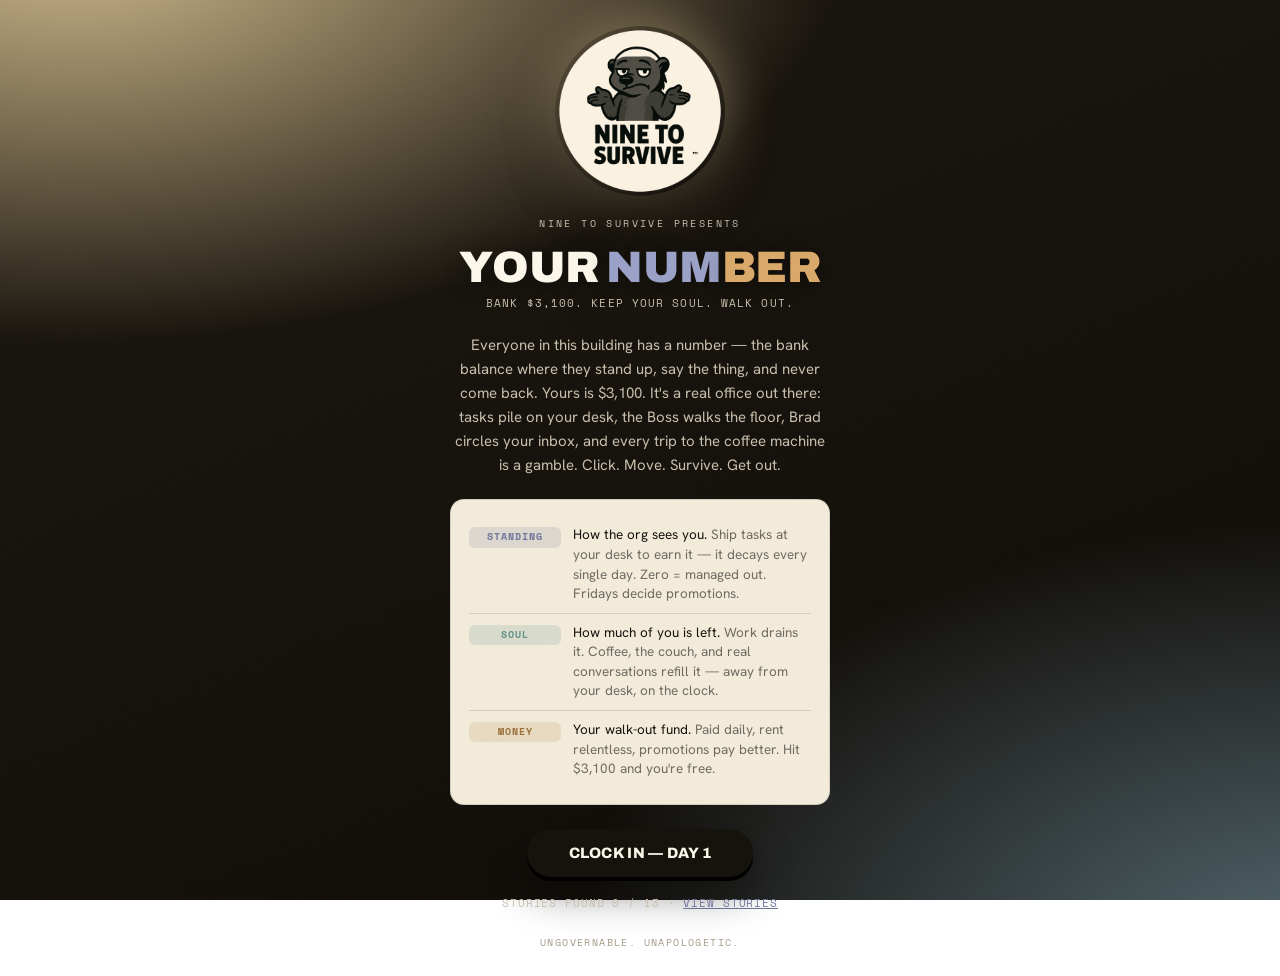
==== commit 73b4b5f1: "Mascot: use the real circle logo; chunky badger + face fixes stay in-game - Start screen now carries" ====
--- a/builds/nine-to-survive-visual-v1/index.html
+++ b/builds/nine-to-survive-visual-v1/index.html
@@ -353,7 +353,10 @@
   const NPC_IDS = ['brad', 'boss', 'meredith', 'dennis', 'kayla', 'marcus', 'priya', 'adam'];
   function freshNpcState(){
     const st = {};
-    NPC_IDS.forEach(id => { st[id] = { stress: 0, trust: 0, arcStage: 0, flags: {}, counters: {} }; });
+    // wants.role is filled by ensureWants(g) at run start (needs the seed);
+    // wants.disposition is NOT stored — it's the fixed constant NPC_WANTS.
+    NPC_IDS.forEach(id => { st[id] = { stress: 0, trust: 0, arcStage: 0, flags: {}, counters: {},
+                                       wants: { role: null, revealed: 0 } }; });
     return st;
   }
 
@@ -383,6 +386,53 @@
     return active;
   }
 
+  // ---- What each character wants FROM YOU (office-politics motive) --------------
+  // Three parts, three lifetimes:
+  //   disposition — fixed, authored: the constant NPC_WANTS below (never saved).
+  //   role        — rolled ONCE per run from the disposition, saved on the npc.
+  //   revealed    — 0..1 discovery value, saved; wiring is a later follow-up.
+  // The roll rides a per-NPC side stream seeded off runSeed alone (arcRand's
+  // per-key philosophy): it never touches g.rngState or the arc_select stream,
+  // so it shifts no existing day-plan or balance number — and seeding PER id
+  // means a future 9th character can't reshuffle the existing eight's roles.
+  const WANT_TYPES = ['fealty-patron', 'true-mentor', 'hidden-debt-trap'];
+  const NPC_WANTS = {
+    //             fealty  mentor  trap
+    brad:     { 'fealty-patron':0.35, 'true-mentor':0.05, 'hidden-debt-trap':0.60 }, // makes you complicit
+    boss:     { 'fealty-patron':0.60, 'true-mentor':0.10, 'hidden-debt-trap':0.30 }, // wants a loyal subject
+    meredith: { 'fealty-patron':0.20, 'true-mentor':0.10, 'hidden-debt-trap':0.70 }, // help that becomes a file
+    dennis:   { 'fealty-patron':0.30, 'true-mentor':0.05, 'hidden-debt-trap':0.65 }, // favors that bind
+    adam:     { 'fealty-patron':0.30, 'true-mentor':0.05, 'hidden-debt-trap':0.65 }, // to be consulted, forever
+    kayla:    { 'fealty-patron':0.10, 'true-mentor':0.55, 'hidden-debt-trap':0.35 }, // a real peer who can also drain
+    priya:    { 'fealty-patron':0.10, 'true-mentor':0.65, 'hidden-debt-trap':0.25 }, // the genuine ally
+    marcus:   { 'fealty-patron':0.05, 'true-mentor':0.80, 'hidden-debt-trap':0.15 }  // the mentor (tips can miscalibrate)
+  };
+  // One weighted draw from a character's disposition. Weights need not sum to 1.
+  function rollWant(runSeed, id){
+    const disp = NPC_WANTS[id];
+    if(!disp) return null;
+    const rng = localRand((runSeed ^ hashStr('npc_wants') ^ hashStr(id)) | 0);
+    const total = WANT_TYPES.reduce((s, t) => s + (disp[t] || 0), 0);
+    let roll = rng() * total;
+    for(let i = 0; i < WANT_TYPES.length - 1; i++){
+      if(roll < disp[WANT_TYPES[i]]) return WANT_TYPES[i];
+      roll -= disp[WANT_TYPES[i]];
+    }
+    return WANT_TYPES[WANT_TYPES.length - 1];
+  }
+  // Idempotent: fill any npc whose want-role isn't set yet. Deterministic from
+  // runSeed, so a fresh run, a resume, or a double call all yield the same roles
+  // — which is exactly what makes it a safe backfill for pre-feature saves.
+  function ensureWants(g){
+    if(!g || !g.npcState) return;
+    NPC_IDS.forEach(id => {
+      const npc = g.npcState[id];
+      if(!npc) return;
+      if(!npc.wants) npc.wants = { role: null, revealed: 0 };
+      if(npc.wants.role == null) npc.wants.role = rollWant(g.runSeed, id);
+    });
+  }
+
   // Fresh career. Day 1, Intern, seeded plan for the first day.
   function newGame(seed){
     const g = {
@@ -405,6 +455,7 @@
       rngState: (seed == null ? 1 : seed) | 0
     };
     g.dennisBlockerToday = arcRand(g, 'dennis', 'blocker')() < 0.25;
+    ensureWants(g);           // roll each character's motive (own side stream)
     g.plan = planDay(g);
     return g;
   }
@@ -1965,6 +2016,7 @@
     applyChoice, advance, closeDay, nextDay, canWalkOut, walkOut, verdict,
     applyCrunch, applyCoffee, applyWorldEffect,
     NPC_IDS, ARCS, advanceArcs, worldFlagsFor,
+    WANT_TYPES, NPC_WANTS, rollWant, ensureWants,
     pushFeed, moodFeed, feedWorldEvent, addReceipt, hasReceipt, burnReceipt,
     addHeat, heatOf, heatLevel, HEAT_MAX, HEAT_MED, HEAT_HIGH, HR_HEAT_WARN,
     ARC_INCIDENTS, applyIncidentChoice, extraChoicesFor, applyExtraChoice,
@@ -3854,7 +3906,7 @@
 // are proportion multipliers; restFace is the signature resting expression; idle
 // is the signature idle-loop gesture.
 const RIG = {
-  you:   { h:1.00,w:1.14,shoulder:1.12,hip:1.04, legLen:0.88,torso:1.02,headScale:1.20, posture:'shrug',
+  you:   { h:0.96,w:1.30,shoulder:1.04,hip:1.22, legLen:0.70,torso:1.06,headScale:1.34, posture:'shrug',
            head:'round', hair:'phones', hairCol:'#2b2824', skin:'badger', top:'tee', topCol:'#4B4743',
            bottom:'pants', botCol:'#3b3833', shoes:'sneak', shoeCol:'#2b2824', arms:'shrug', prop:null,
            walk:'trudge', spd:1.0, idle:'settle', restFace:'tired', badger:true },
@@ -3976,9 +4028,9 @@
   const sway = (mv && !walkP.upperStill) ? Math.sin(wph) * 0.7 * S : 0;
   const glance = (rig.idle === 'glance' && !mv) ? Math.sin(iph * 0.55) * 1.5 * S : 0;
   const topX = P.lean * S + sway + (mv ? 0 : Math.sin(iph * 0.7) * 0.3 * S);
-  const headR = 4.6 * S * (rig.headScale || 1);
+  const headR = 4.6 * S * (rig.headScale || 1) * 1.34;   // chibi: big cute heads
   const headCX = topX + P.headFwd * S + glance;
-  const headCY = shY - headR * 0.95 - 2.2 * S;
+  const headCY = shY - headR * 0.82 - 1.4 * S;
   const shLx = topX - shW / 2, shRx = topX + shW / 2;
 
   // ── legs (walk cycle: stride + lift per gait) ──
@@ -4015,17 +4067,31 @@
   figLimb(ctx, shoObj.far.sx, shY + 0.5 * S, shoObj.far.hx, shoObj.far.hy, armW, F(rig.topCol), OL, S);
   figHand(ctx, shoObj.far.hx, shoObj.far.hy, 2.2 * S, F(skin), OL, S);
 
-  // ── torso (clothing silhouette) ──
-  ctx.beginPath();
-  ctx.moveTo(-hipW / 2, hipY);
-  ctx.lineTo(shLx, shY);
-  ctx.quadraticCurveTo(topX, shY - 2.4 * S, shRx, shY);
-  ctx.lineTo(hipW / 2, hipY);
-  ctx.quadraticCurveTo(0, hipY + 2.2 * S, -hipW / 2, hipY);
-  ctx.closePath();
-  ctx.fillStyle = F(rig.topCol); ctx.fill();
-  ctx.strokeStyle = OL; ctx.lineWidth = 1.3 * S; ctx.stroke();
-  if(!sil) figClothing(ctx, rig, { hipW, shW, shLx, shRx, shY, hipY, topX, S, OL });
+  // ── torso ──
+  if(rig.badger){
+    // the mascot gets his own body: a chunky round pear (belly-forward, no
+    // clothing) with a pale tummy patch — cuter, and unmistakably not a human
+    const midY = (shY + hipY) / 2 + 0.8 * S;
+    const rx = hipW * 0.72, ry = (hipY - shY) * 0.72;
+    ctx.beginPath(); ctx.ellipse(topX * 0.5, midY, rx, ry, 0, 0, Math.PI * 2);
+    ctx.fillStyle = F(rig.topCol); ctx.fill();
+    ctx.strokeStyle = OL; ctx.lineWidth = 1.3 * S; ctx.stroke();
+    if(!sil){
+      ctx.beginPath(); ctx.ellipse(topX * 0.5, midY + ry * 0.18, rx * 0.56, ry * 0.6, 0, 0, Math.PI * 2);
+      ctx.fillStyle = '#d9d2c4'; ctx.fill();                       // the tummy
+    }
+  } else {
+    ctx.beginPath();
+    ctx.moveTo(-hipW / 2, hipY);
+    ctx.lineTo(shLx, shY);
+    ctx.quadraticCurveTo(topX, shY - 2.4 * S, shRx, shY);
+    ctx.lineTo(hipW / 2, hipY);
+    ctx.quadraticCurveTo(0, hipY + 2.2 * S, -hipW / 2, hipY);
+    ctx.closePath();
+    ctx.fillStyle = F(rig.topCol); ctx.fill();
+    ctx.strokeStyle = OL; ctx.lineWidth = 1.3 * S; ctx.stroke();
+    if(!sil) figClothing(ctx, rig, { hipW, shW, shLx, shRx, shY, hipY, topX, S, OL });
+  }
 
   // ── neck + head (shape varies: square jaw, egg, oval, round) ──
   const neckW = (rig.posture === 'hunch' ? 3.8 : 3.0) * S;   // Dennis's head sits low on a thick neck
@@ -4038,8 +4104,8 @@
   else ctx.arc(headCX, headCY, headR, 0, Math.PI * 2);
   ctx.fillStyle = F(skin); ctx.fill();
   ctx.strokeStyle = OL; ctx.lineWidth = 1.2 * S; ctx.stroke();
-  if(rig.jowls){   // soft jaw / double chin — the look of a long tenure
-    ctx.beginPath(); ctx.ellipse(headCX, headCY + headR * 0.72, headR * 0.78, headR * 0.5, 0, 0, Math.PI * 2);
+  if(rig.jowls){   // soft round cheeks — a gently full face, not a droop
+    ctx.beginPath(); ctx.ellipse(headCX, headCY + headR * 0.6, headR * 0.6, headR * 0.34, 0, 0, Math.PI * 2);
     ctx.fillStyle = F(skin); ctx.fill(); ctx.strokeStyle = OL; ctx.lineWidth = 1.0 * S; ctx.stroke();
   }
 
@@ -4211,53 +4277,76 @@
 const FIG_MOOD = {
   fine:    { lid:0.28, brow:0.0,  browY:0.0,  mouth: 0.12 },
   tired:   { lid:0.54, brow:-0.22, browY:0.12, mouth: 0.0, bags:true },
-  alarmed: { lid:0.02, brow:0.30,  browY:-0.22,mouth: 0.34, open:true },
-  scheming:{ lid:0.44, brow:0.26,  browY:-0.04,mouth:-0.20, smirk:true },
-  dead:    { lid:0.60, brow:0.0,   browY:0.06, mouth: 0.0, bags:true },
-  // signature resting faces (still deadpan family — lid/brow/mouth only)
-  stern:   { lid:0.30, brow:0.34,  browY:0.34, mouth:-0.14 },              // Boss: heavy low brows, set jaw
-  plastic: { lid:0.26, brow:0.0,   browY:0.02, mouth: 0.30 },              // Meredith: fixed pleasant smile
-  eager:   { lid:0.10, brow:0.20,  browY:-0.16,mouth: 0.26, open:true },   // Adam: raised brows, ready to speak
-  overwhelmed:{ lid:0.50, brow:-0.30, browY:0.02, mouth:-0.14, bags:true } // Kayla: worried inner-brow, drained
+  alarmed: { lid:0.02, brow:0.22,  browY:-0.20,mouth: 0.30, open:true },
+  scheming:{ lid:0.36, brow:0.20,  browY:-0.04,mouth:-0.10, smirk:true },
+  dead:    { lid:0.52, brow:0.0,   browY:0.06, mouth:-0.04 },
+  // signature resting faces — gentle: grumpy at worst, never scary
+  stern:   { lid:0.26, brow:0.22,  browY:0.20, mouth:-0.06 },              // Boss: mildly no-nonsense
+  plastic: { lid:0.24, brow:0.0,   browY:0.02, mouth: 0.34 },              // Meredith: fixed pleasant smile
+  eager:   { lid:0.08, brow:0.16,  browY:-0.14,mouth: 0.30, open:true },   // Adam: bright, ready to speak
+  overwhelmed:{ lid:0.42, brow:-0.22, browY:0.02, mouth:-0.06 }            // Kayla: a little worried, soft
 };
+// CUTE face rig (Labubu-adjacent): big glossy round eyes, soft brows, rosy
+// cheeks, a small friendly mouth. Mood shifts stay gentle — grumpy at worst,
+// never scary. Built from eye/brow/mouth like before, just softened & enlarged.
 function figFace(ctx, rig, cx, cy, r, mood, o){
-  const S = r / 4.7;
+  const S = r / 6.3;   // heads are drawn ×1.34 chibi; divide it back out so
+                       // brows/mouth/glasses keep their intended stroke weight
   const m = FIG_MOOD[mood] || FIG_MOOD.fine;
   const badger = rig.badger;
-  const eyeY = cy + (badger ? -0.2 : 0.2) * S, eyeDX = r * 0.44;
-  if(badger){
+  const eyeR = r * 0.35;                 // big eyes = friendly
+  const eyeDX = r * 0.43;
+  const eyeY = cy + r * 0.15;            // set low on the face (baby proportion)
+  if(badger){                            // bandit mask + pale muzzle behind the eyes
     ctx.fillStyle = '#3a352e';
-    ctx.beginPath(); ctx.ellipse(cx, eyeY - 0.3 * S, r * 0.86, r * 0.42, 0, 0, Math.PI * 2); ctx.fill();
-    ctx.fillStyle = '#d9d2c4';
-    ctx.beginPath(); ctx.ellipse(cx, cy + r * 0.5, r * 0.5, r * 0.42, 0, 0, Math.PI * 2); ctx.fill();
-    ctx.fillStyle = '#2a2520'; ctx.beginPath(); ctx.ellipse(cx, cy + r * 0.36, 1 * S, 0.8 * S, 0, 0, Math.PI * 2); ctx.fill();
-  }
+    ctx.beginPath(); ctx.ellipse(cx, eyeY - r * 0.04, r * 0.94, r * 0.52, 0, 0, Math.PI * 2); ctx.fill();
+    ctx.fillStyle = '#e6dfd0';
+    ctx.beginPath(); ctx.ellipse(cx, cy + r * 0.6, r * 0.54, r * 0.46, 0, 0, Math.PI * 2); ctx.fill();
+    ctx.fillStyle = '#2a2520'; ctx.beginPath(); ctx.ellipse(cx, cy + r * 0.44, 1.2 * S, 0.9 * S, 0, 0, Math.PI * 2); ctx.fill();
+  }
+  // rosy cheeks — warmth
+  ctx.fillStyle = 'rgba(224,120,104,0.30)';
+  [-1, 1].forEach(sgn => { ctx.beginPath(); ctx.ellipse(cx + sgn * r * 0.66, cy + r * 0.44, r * 0.21, r * 0.13, 0, 0, Math.PI * 2); ctx.fill(); });
+  // eyes: big, glossy, forward-looking
   [-1, 1].forEach(sgn => {
     const ex = cx + sgn * eyeDX;
-    const forceLid = badger ? Math.max(0.5, m.lid) : m.lid;
-    if(!badger){ ctx.fillStyle = '#f4efe4'; ctx.beginPath(); ctx.ellipse(ex, eyeY, 1.5 * S, 1.7 * S, 0, 0, Math.PI * 2); ctx.fill(); }
-    ctx.fillStyle = badger ? '#efe9dc' : '#1c1712';
-    const pr = m.open ? 1.15 : 0.95;
-    ctx.beginPath(); ctx.ellipse(ex, eyeY + 0.3 * S, (badger ? 0.9 : 0.95) * S, pr * S, 0, 0, Math.PI * 2); ctx.fill();
-    if(!badger){ ctx.fillStyle = FIG_SKIN[rig.skin] || '#E8C39E'; ctx.fillRect(ex - 1.8 * S, eyeY - 2 * S, 3.6 * S, forceLid * 3.4 * S); }
-    ctx.strokeStyle = rig.hairCol || '#3a2f26'; ctx.lineWidth = 1.1 * S; ctx.lineCap = 'round';
-    const by = eyeY - 2.3 * S + m.browY * S, bt = m.brow * sgn * (m.smirk && sgn > 0 ? 1.8 : 1);
-    ctx.beginPath(); ctx.moveTo(ex - 1.4 * S, by + bt * S); ctx.lineTo(ex + 1.4 * S, by - bt * S); ctx.stroke();
-    if(m.bags && !badger){ ctx.strokeStyle = 'rgba(60,45,30,0.4)'; ctx.lineWidth = 0.8 * S; ctx.beginPath(); ctx.arc(ex, eyeY + 2 * S, 1.4 * S, 0.15 * Math.PI, 0.85 * Math.PI); ctx.stroke(); }
+    ctx.fillStyle = '#fcf8ef';
+    ctx.beginPath(); ctx.ellipse(ex, eyeY, eyeR, eyeR * 1.12, 0, 0, Math.PI * 2); ctx.fill();
+    ctx.strokeStyle = 'rgba(28,20,12,0.45)'; ctx.lineWidth = 0.8 * S; ctx.stroke();
+    const pr = (m.open ? 0.9 : 0.82) * eyeR, pyE = eyeY + eyeR * 0.12;
+    ctx.fillStyle = '#5b3f28';                                   // warm iris (softer than pure black)
+    ctx.beginPath(); ctx.arc(ex, pyE, pr, 0, Math.PI * 2); ctx.fill();
+    ctx.fillStyle = '#211a14';                                   // pupil
+    ctx.beginPath(); ctx.arc(ex, pyE + pr * 0.05, pr * 0.6, 0, Math.PI * 2); ctx.fill();
+    ctx.fillStyle = '#ffffff';                                   // a big glossy sparkle + a small one
+    ctx.beginPath(); ctx.arc(ex - pr * 0.3, pyE - pr * 0.4, pr * 0.42, 0, Math.PI * 2); ctx.fill();
+    ctx.beginPath(); ctx.arc(ex + pr * 0.36, pyE + pr * 0.3, pr * 0.2, 0, Math.PI * 2); ctx.fill();
+    if(m.lid > 0.34){                                            // sleepy lid — gentle, partial
+      ctx.fillStyle = badger ? '#3a352e' : (FIG_SKIN[rig.skin] || '#E8C39E');
+      const drop = Math.min(0.85, m.lid);
+      ctx.beginPath(); ctx.ellipse(ex, eyeY - eyeR * (1 - drop), eyeR * 1.06, eyeR * drop * 0.95, 0, 0, Math.PI * 2); ctx.fill();
+    }
+    // soft, short, gently-curved brow sitting high
+    ctx.strokeStyle = rig.hairCol || '#4a3a2c'; ctx.lineWidth = 1.3 * S; ctx.lineCap = 'round';
+    const bt = m.brow * 0.55 * sgn * (m.smirk && sgn > 0 ? 1.5 : 1);
+    const by = eyeY - eyeR - 1.1 * S + m.browY * 0.6 * S;
+    ctx.beginPath(); ctx.moveTo(ex - eyeR * 0.72, by + bt * S); ctx.quadraticCurveTo(ex, by - 0.6 * S + bt * 0.3 * S, ex + eyeR * 0.72, by - bt * S); ctx.stroke();
   });
-  if(!badger){
-    const my = cy + r * 0.52, mw = r * 0.42;
-    ctx.strokeStyle = '#5a4636'; ctx.lineWidth = 1.1 * S; ctx.lineCap = 'round';
+  if(rig.glasses){                                              // round specs over the big eyes
+    ctx.strokeStyle = '#2a2520'; ctx.lineWidth = 1.0 * S;
+    [-1, 1].forEach(sgn => { ctx.beginPath(); ctx.arc(cx + sgn * eyeDX, eyeY, eyeR * 1.16, 0, Math.PI * 2); ctx.stroke(); });
+    ctx.beginPath(); ctx.moveTo(cx - eyeDX + eyeR * 1.1, eyeY); ctx.lineTo(cx + eyeDX - eyeR * 1.1, eyeY); ctx.stroke();
+  }
+  // small friendly mouth (smiles more than it frowns)
+  const my = cy + r * (badger ? 0.7 : 0.66), mw = r * 0.24;
+  if(m.open){ ctx.fillStyle = '#9c5049'; ctx.beginPath(); ctx.ellipse(cx, my, mw * 0.62, 1.5 * S, 0, 0, Math.PI * 2); ctx.fill(); }
+  else {
+    ctx.strokeStyle = '#7a463a'; ctx.lineWidth = 1.2 * S; ctx.lineCap = 'round';
+    const curve = (m.smirk ? Math.max(0.4, m.mouth + 0.5) : m.mouth + 0.18) * 3.2 * S;
     ctx.beginPath();
-    if(m.smirk){ ctx.moveTo(cx - mw, my + 0.6 * S); ctx.quadraticCurveTo(cx, my + m.mouth * 4 * S, cx + mw, my - 1 * S); }
-    else if(m.open){ ctx.ellipse(cx, my, mw * 0.5, 1.4 * S, 0, 0, Math.PI * 2); }
-    else { ctx.moveTo(cx - mw, my); ctx.quadraticCurveTo(cx, my + m.mouth * 4 * S, cx + mw, my); }
+    if(m.smirk){ ctx.moveTo(cx - mw, my + 0.5 * S); ctx.quadraticCurveTo(cx, my + curve, cx + mw, my - 0.6 * S); }
+    else { ctx.moveTo(cx - mw, my); ctx.quadraticCurveTo(cx, my + curve, cx + mw, my); }
     ctx.stroke();
-  }
-  if(rig.glasses){
-    ctx.strokeStyle = '#2a2520'; ctx.lineWidth = 0.9 * S;
-    [-1, 1].forEach(sgn => { ctx.beginPath(); ctx.arc(cx + sgn * eyeDX, eyeY + 0.3 * S, 1.9 * S, 0, Math.PI * 2); ctx.stroke(); });
-    ctx.beginPath(); ctx.moveTo(cx - eyeDX + 1.9 * S, eyeY + 0.3 * S); ctx.lineTo(cx + eyeDX - 1.9 * S, eyeY + 0.3 * S); ctx.stroke();
   }
 }
 
@@ -4308,13 +4397,17 @@
     case 'bald':
       if(rig.shine && !sil){ ctx.fillStyle = 'rgba(255,255,255,0.8)'; ctx.beginPath(); ctx.ellipse(cx - r * 0.35, cy - r * 0.55, r * 0.34, r * 0.18, -0.5, 0, Math.PI * 2); ctx.fill(); }
       break;
-    case 'hood':
+    case 'hood':       // hood framing the head — crown covered, FACE stays visible
       ctx.fillStyle = sil ? FIG_INK : (rig.topCol);
       ctx.beginPath();
-      ctx.moveTo(cx - r * 1.25, cy + r * 0.7); ctx.quadraticCurveTo(cx - r * 1.35, cy - r * 1.3, cx, cy - r * 1.35);
-      ctx.quadraticCurveTo(cx + r * 1.35, cy - r * 1.3, cx + r * 1.25, cy + r * 0.7);
-      ctx.quadraticCurveTo(cx, cy + r * 0.2, cx - r * 1.25, cy + r * 0.7); ctx.closePath(); ctx.fill();
-      ctx.strokeStyle = sil ? FIG_INK : shade(rig.topCol, 0.8); ctx.lineWidth = 1 * S; ctx.stroke();
+      ctx.moveTo(cx - r * 1.3, cy + r * 0.85);
+      ctx.quadraticCurveTo(cx - r * 1.42, cy - r * 1.4, cx, cy - r * 1.45);
+      ctx.quadraticCurveTo(cx + r * 1.42, cy - r * 1.4, cx + r * 1.3, cy + r * 0.85);
+      ctx.quadraticCurveTo(cx + r * 0.95, cy - r * 0.1, cx + r * 0.86, cy - r * 0.62);
+      ctx.quadraticCurveTo(cx, cy - r * 0.84, cx - r * 0.86, cy - r * 0.62);
+      ctx.quadraticCurveTo(cx - r * 0.95, cy - r * 0.1, cx - r * 1.3, cy + r * 0.85);
+      ctx.closePath(); ctx.fill();
+      ctx.strokeStyle = sil ? FIG_INK : shade(rig.topCol, 0.78); ctx.lineWidth = 1 * S; ctx.stroke();
       break;
     case 'phones':
       ctx.fillStyle = c1;
@@ -4323,14 +4416,23 @@
       ctx.beginPath(); ctx.arc(cx, cy - r * 0.1, r * 1.0, Math.PI * 1.05, Math.PI * 1.95); ctx.lineTo(cx + r * 0.5, cy - r * 0.55); ctx.lineTo(cx - r * 0.5, cy - r * 0.55); ctx.closePath(); ctx.fill();
       break;
   }
-  if(rig.phones || rig.hair === 'phones'){
-    const overEars = rig.hair !== 'phones';
+  if(rig.hair === 'phones'){
+    // the badger wears his ON the ears: cups over the round ears + a crown band.
+    // Cuter, and it never crosses the face at any scale.
+    ctx.strokeStyle = sil ? FIG_INK : '#2a2824'; ctx.lineWidth = 2.2 * S; ctx.lineCap = 'round';
+    ctx.beginPath(); ctx.arc(cx, cy - r * 0.12, r * 1.02, Math.PI * 1.22, Math.PI * 1.78); ctx.stroke();
+    [-1, 1].forEach(s => {
+      ctx.beginPath(); ctx.arc(cx + s * r * 0.7, cy - r * 0.75, r * 0.34, 0, Math.PI * 2);
+      ctx.fillStyle = sil ? FIG_INK : '#34302b'; ctx.fill();
+      if(!sil){ ctx.strokeStyle = 'rgba(255,255,255,0.25)'; ctx.lineWidth = 1 * S;
+        ctx.beginPath(); ctx.arc(cx + s * r * 0.7, cy - r * 0.75, r * 0.2, 0, Math.PI * 2); ctx.stroke(); }
+    });
+  } else if(rig.phones){
+    // Kayla: big over-ear cans + overhead band
     ctx.strokeStyle = sil ? FIG_INK : '#2a2824'; ctx.lineWidth = 1.8 * S; ctx.lineCap = 'round';
-    if(overEars){ ctx.beginPath(); ctx.arc(cx, cy - r * 0.1, r * 1.18, Math.PI * 1.15, Math.PI * 1.85); ctx.stroke(); }
-    else { ctx.beginPath(); ctx.arc(cx, cy + r * 0.55, r * 1.15, Math.PI * 1.15, Math.PI * 1.85, true); ctx.stroke(); }
-    const ey = overEars ? cy - r * 0.1 : cy + r * 0.55;
+    ctx.beginPath(); ctx.arc(cx, cy - r * 0.1, r * 1.18, Math.PI * 1.15, Math.PI * 1.85); ctx.stroke();
     ctx.fillStyle = sil ? FIG_INK : '#34302b';
-    [-1, 1].forEach(s => { ctx.beginPath(); ctx.ellipse(cx + s * r * 1.12, ey, 1.7 * S, 2.4 * S, 0, 0, Math.PI * 2); ctx.fill(); });
+    [-1, 1].forEach(s => { ctx.beginPath(); ctx.ellipse(cx + s * r * 1.12, cy - r * 0.1, 1.7 * S, 2.4 * S, 0, 0, Math.PI * 2); ctx.fill(); });
   }
   if(rig.airpod && !sil){ ctx.fillStyle = '#f2ede2'; ctx.beginPath(); ctx.ellipse(cx + r * 0.95, cy + r * 0.1, 1.1 * S, 1.6 * S, 0, 0, Math.PI * 2); ctx.fill(); ctx.strokeStyle = '#9a917f'; ctx.lineWidth = 0.6 * S; ctx.stroke(); }
 }
@@ -4379,6 +4481,40 @@
   }
 }
 
+// A framed cute BUST portrait of a character — the "on a screen" close-up shown
+// when you talk to someone (status popup) or when their card fires. Reuses the
+// figure renderer, scaled + positioned so the big head + shoulders fill the tile.
+function drawPortrait(ctx, id, x, y, sz, tMs, mood){
+  const rig = RIG[id] || RIG.you;
+  ctx.save();
+  ctx.beginPath(); rrPath(ctx, x, y, sz, sz, sz * 0.16); ctx.clip();
+  // the "screen": warm paper with a soft honey glow behind the head
+  const bg = ctx.createLinearGradient(x, y, x, y + sz);
+  bg.addColorStop(0, '#f7f0e0'); bg.addColorStop(1, '#e3d7bf');
+  ctx.fillStyle = bg; ctx.fillRect(x, y, sz, sz);
+  const gl = ctx.createRadialGradient(x + sz * 0.5, y + sz * 0.4, 0, x + sz * 0.5, y + sz * 0.4, sz * 0.62);
+  gl.addColorStop(0, 'rgba(244,220,166,0.55)'); gl.addColorStop(1, 'rgba(244,220,166,0)');
+  ctx.fillStyle = gl; ctx.fillRect(x, y, sz, sz);
+  // frame the bust: head radius ~0.30·sz, head centre ~0.42·sz down, whatever the build
+  const P = figPosture(rig.posture), H = rig.h || 1;
+  const hR = 4.6 * (rig.headScale || 1) * 1.34;
+  const headAbove = 12.6 * (rig.legLen || 1) * H + 11.5 * (rig.torso || 1) * H + hR * 0.82 + 1.4;
+  const z = 0.30 * sz / hR;
+  const feetY = y + 0.42 * sz + headAbove * z;
+  const cxp = x + sz * 0.5 - (P.lean + P.headFwd) * z;
+  const iph = (tMs || 0) / 900 + (id.charCodeAt(0) % 9);
+  drawFigure(ctx, cxp, feetY, z, rig, { mood: mood || rig.restFace || 'fine', idlePhase: iph, face: true });
+  // a faint diagonal sheen so it reads as a lit screen
+  ctx.globalCompositeOperation = 'overlay';
+  const sh = ctx.createLinearGradient(x, y, x + sz, y + sz);
+  sh.addColorStop(0, 'rgba(255,255,255,0.12)'); sh.addColorStop(0.5, 'rgba(255,255,255,0)');
+  ctx.fillStyle = sh; ctx.fillRect(x, y, sz, sz);
+  ctx.restore();
+  // frame ring
+  ctx.strokeStyle = 'rgba(30,22,14,0.42)'; ctx.lineWidth = Math.max(1.2, sz * 0.02);
+  ctx.beginPath(); rrPath(ctx, x, y, sz, sz, sz * 0.16); ctx.stroke();
+}
+
 function drawActor(ctx, cam, a, w){
   const z = cam.z;
   const [px, py] = proj(cam, a.x, a.y);
@@ -4506,7 +4642,7 @@
   sendTo, bfsPath, isWalkable, adjacentTo, getActor,
   pickActorAt, furnitureAt, isCoffeeAt, isCouchAt, isExitAt, statusOf, clockToMin, minToClock,
   render, proj, screenToTile,
-  RIG, drawFigure   // exposed for the cast test sheet (character-test.html)
+  RIG, drawFigure, drawPortrait   // exposed for the cast test sheet + in-game portraits
 };
 })();
 
@@ -4698,9 +4834,11 @@
    panel nested inside restores ink text + graphite muted tokens. */
 .screen{text-align:center;padding:6px 4px;color:var(--paper-hi);--muted:#c7beac;--muted2:#a49a86;}
 .screen .legend,.screen .card,.screen .fm,.screen .storyunlock{color:var(--ink);--muted:#6E6960;--muted2:#928D84;}
-.mascot{width:156px;height:156px;border-radius:50%;background:radial-gradient(120% 120% at 30% 20%,var(--paper-hi),var(--panel3));display:flex;align-items:center;justify-content:center;margin:0 auto 20px;box-shadow:0 0 0 1px rgba(233,222,198,.12),0 18px 46px rgba(6,4,2,.55),0 0 60px -12px var(--key-warm);overflow:hidden;animation:ntsFloatY 7s ease-in-out infinite;}
+/* the brand logo is itself a full circle — show it edge to edge; nothing behind
+   it to mismatch */
+.mascot{width:170px;height:170px;border-radius:50%;background:transparent;display:flex;align-items:center;justify-content:center;margin:0 auto 20px;box-shadow:0 18px 46px rgba(6,4,2,.55),0 0 60px -12px var(--key-warm);overflow:hidden;animation:ntsFloatY 7s ease-in-out infinite;}
 @keyframes ntsFloatY{0%,100%{transform:translateY(0);}50%{transform:translateY(-7px);}}
-.mascot img{width:88%;height:88%;object-fit:contain;}
+.mascot img{width:100%;height:100%;object-fit:cover;display:block;}
 .mascot .fallback{font-size:72px;line-height:1;}
 .badge{font-family:var(--font-data);font-size:10px;letter-spacing:.24em;text-transform:uppercase;color:var(--muted);margin-bottom:16px;}
 .big{font-family:var(--font-display);font-weight:900;font-size:44px;line-height:.92;letter-spacing:-.01em;text-transform:uppercase;margin-bottom:8px;color:var(--paper-hi);text-shadow:0 2px 22px rgba(0,0,0,.35);}
@@ -4749,7 +4887,13 @@
 .hint{position:absolute;bottom:12px;left:50%;transform:translateX(-50%);font-family:var(--font-data);font-size:10px;letter-spacing:.1em;text-transform:uppercase;color:rgba(21,18,13,.6);background:rgba(244,237,218,.85);border:1px solid var(--line);border-radius:var(--r-pill);padding:6px 14px;white-space:nowrap;z-index:5;}
 .overlay{position:fixed;inset:0;background:rgba(21,18,13,.45);display:flex;align-items:center;justify-content:center;padding:18px;z-index:20;}
 .overlay .card{width:min(460px,94vw);max-height:88vh;overflow-y:auto;}
-.statuspop{position:absolute;z-index:10;background:var(--panel);border:1px solid var(--line);border-radius:var(--r-chip);padding:12px 34px 12px 14px;width:238px;box-shadow:0 16px 40px rgba(21,18,13,.3);}
+.statuspop{position:absolute;z-index:10;background:var(--panel);border:1px solid var(--line);border-radius:var(--r-chip);padding:12px 30px 12px 14px;width:300px;box-shadow:0 16px 40px rgba(21,18,13,.3);}
+/* the live cute portrait ("on a screen") */
+.spop-head{display:flex;gap:11px;align-items:flex-start;margin-bottom:8px;}
+.spop-meta{min-width:0;flex:1;}
+.statuspop .portrait{flex:0 0 80px;width:80px;height:80px;border-radius:14px;box-shadow:0 5px 16px rgba(6,4,2,.34);image-rendering:auto;}
+.cardportrait{float:left;width:96px;height:96px;margin:2px 15px 8px 0;border-radius:16px;box-shadow:0 8px 22px rgba(6,4,2,.42);}
+.choices{clear:both;}
 .statuspop .sname{font-family:var(--font-display);font-weight:800;font-size:16px;}
 .statuspop .srole{font-family:var(--font-data);font-size:9.5px;letter-spacing:.1em;text-transform:uppercase;color:var(--muted2);margin:2px 0 8px;}
 .statuspop .sline{font-size:12.5px;line-height:1.45;color:#3a352a;font-style:italic;}
@@ -4817,7 +4961,7 @@
 
   <!-- START -->
   <section id="start" class="screen">
-    <div class="mascot"><img src="[data-uri]" alt="Nine to Survive" onerror="this.style.display='none';this.nextElementSibling.style.display='block'"><span class="fallback" style="display:none">🤷</span></div>
+    <div class="mascot"><img alt="Nine to Survive" src="[data-uri]